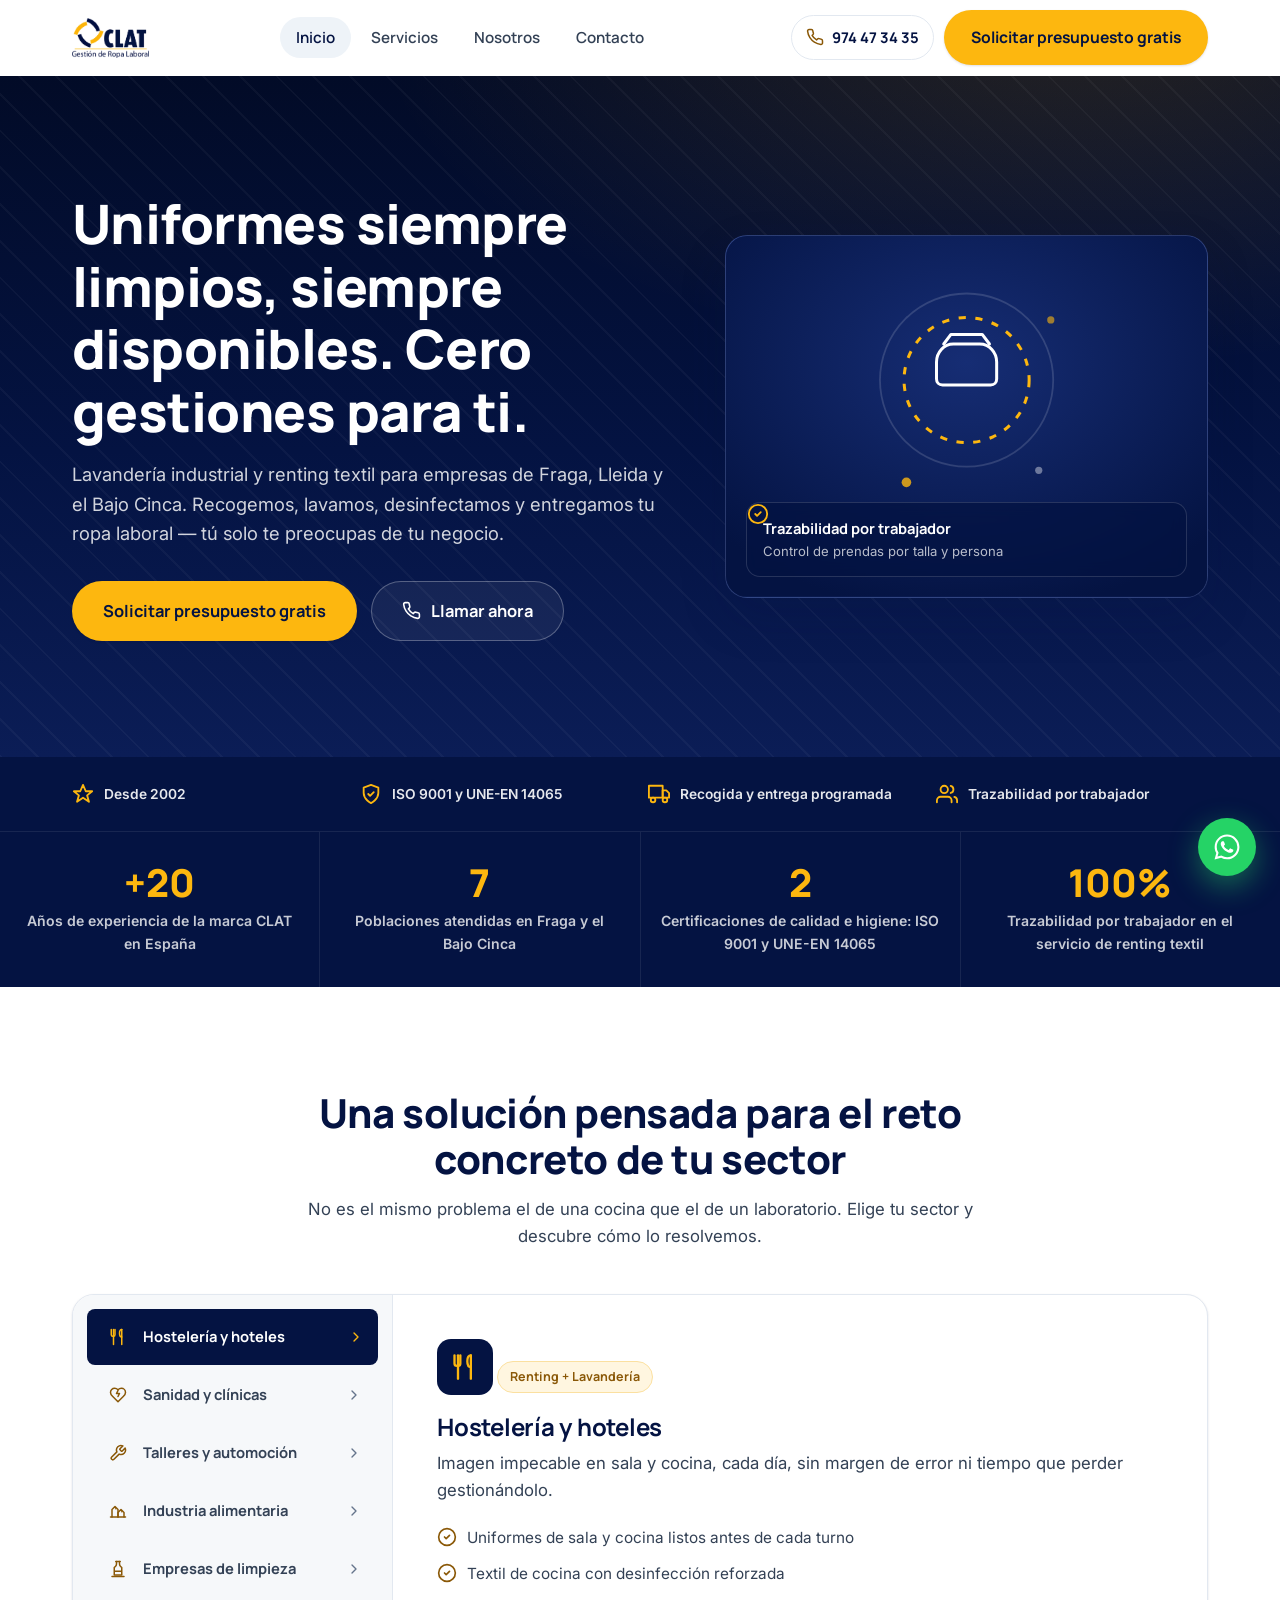
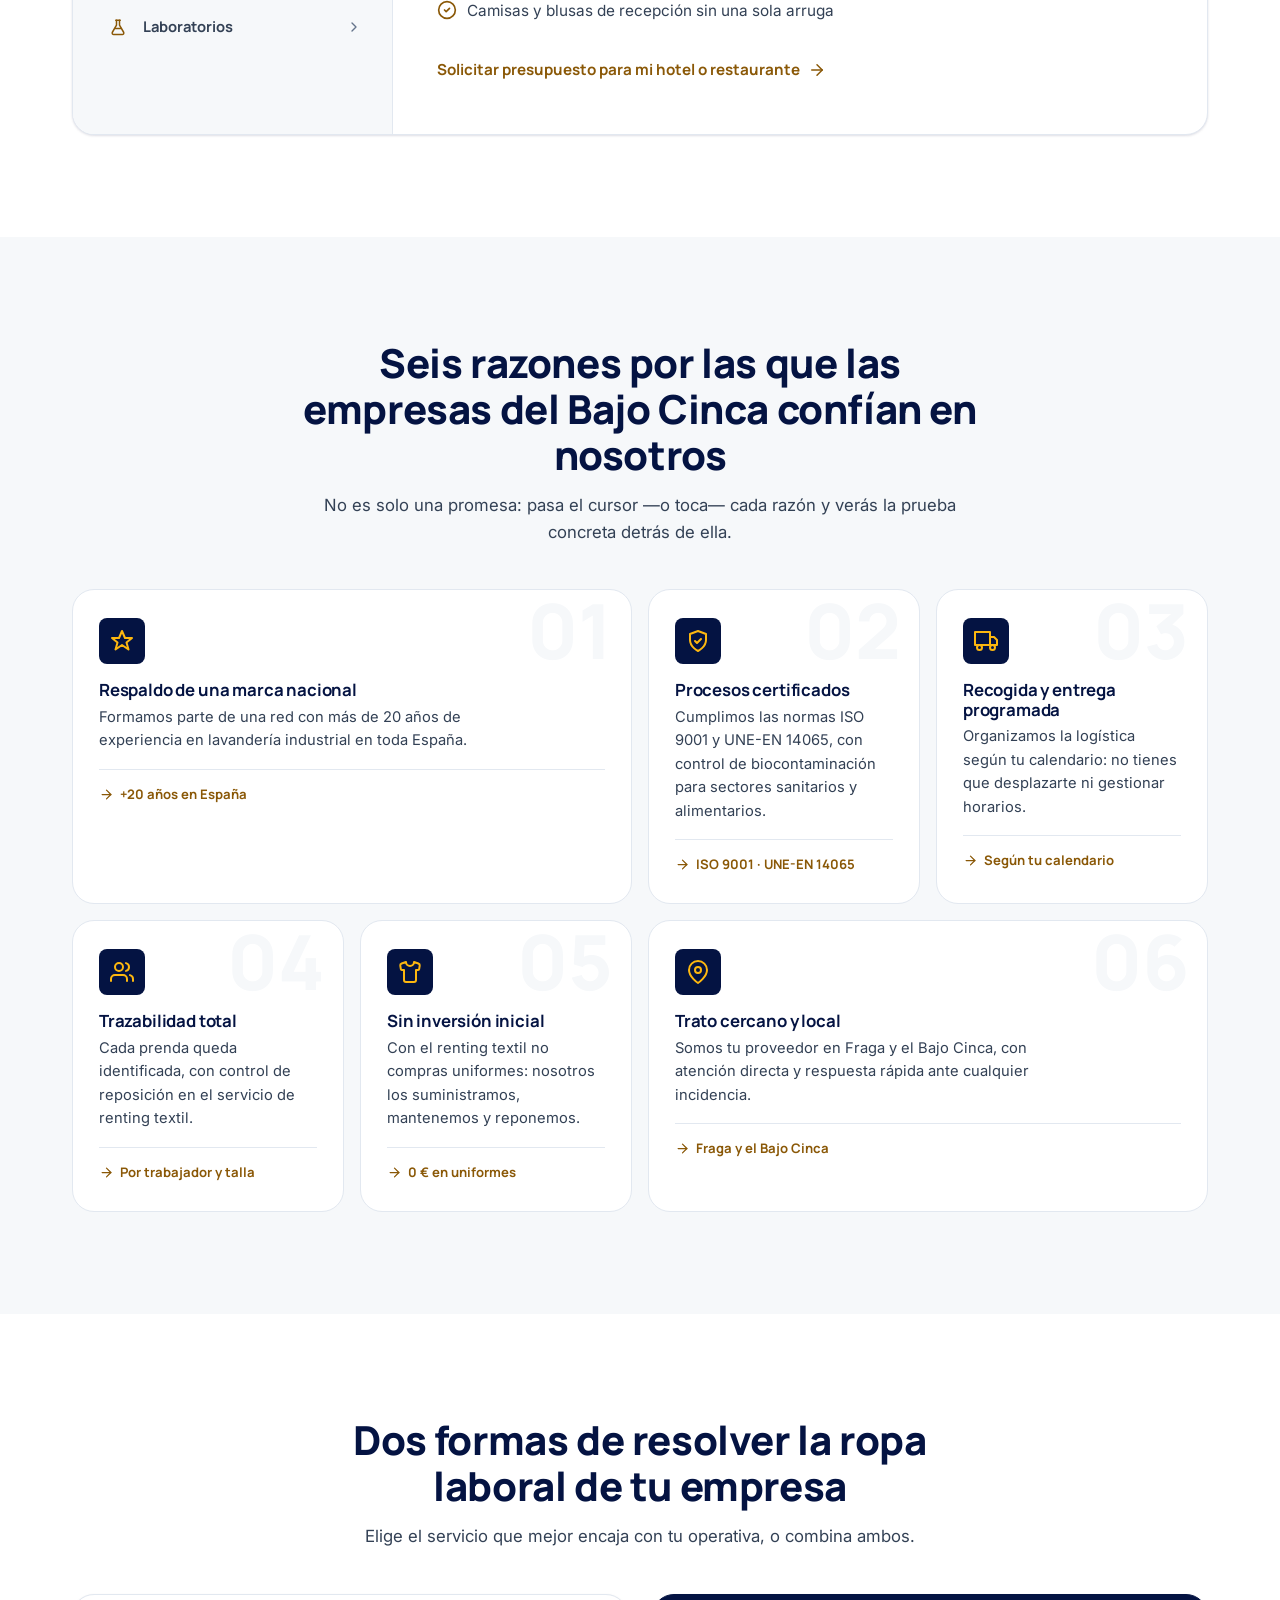
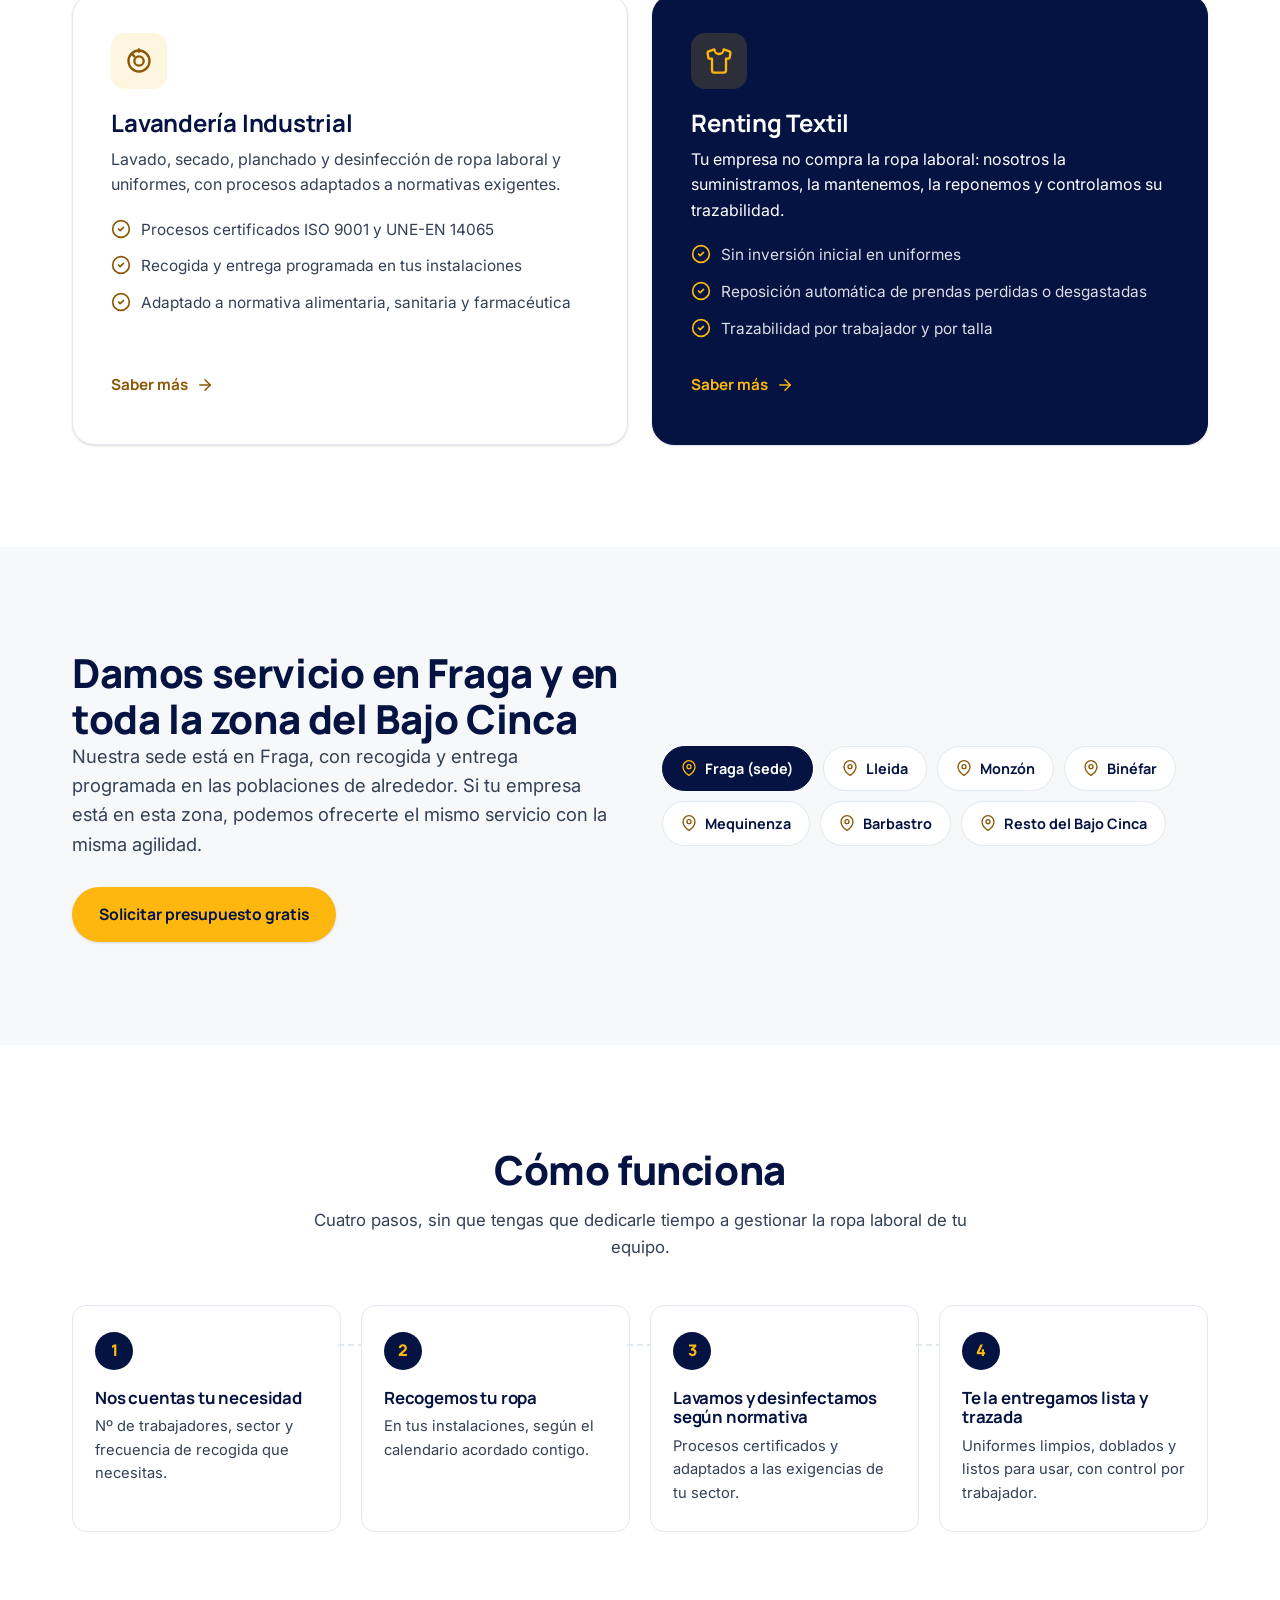
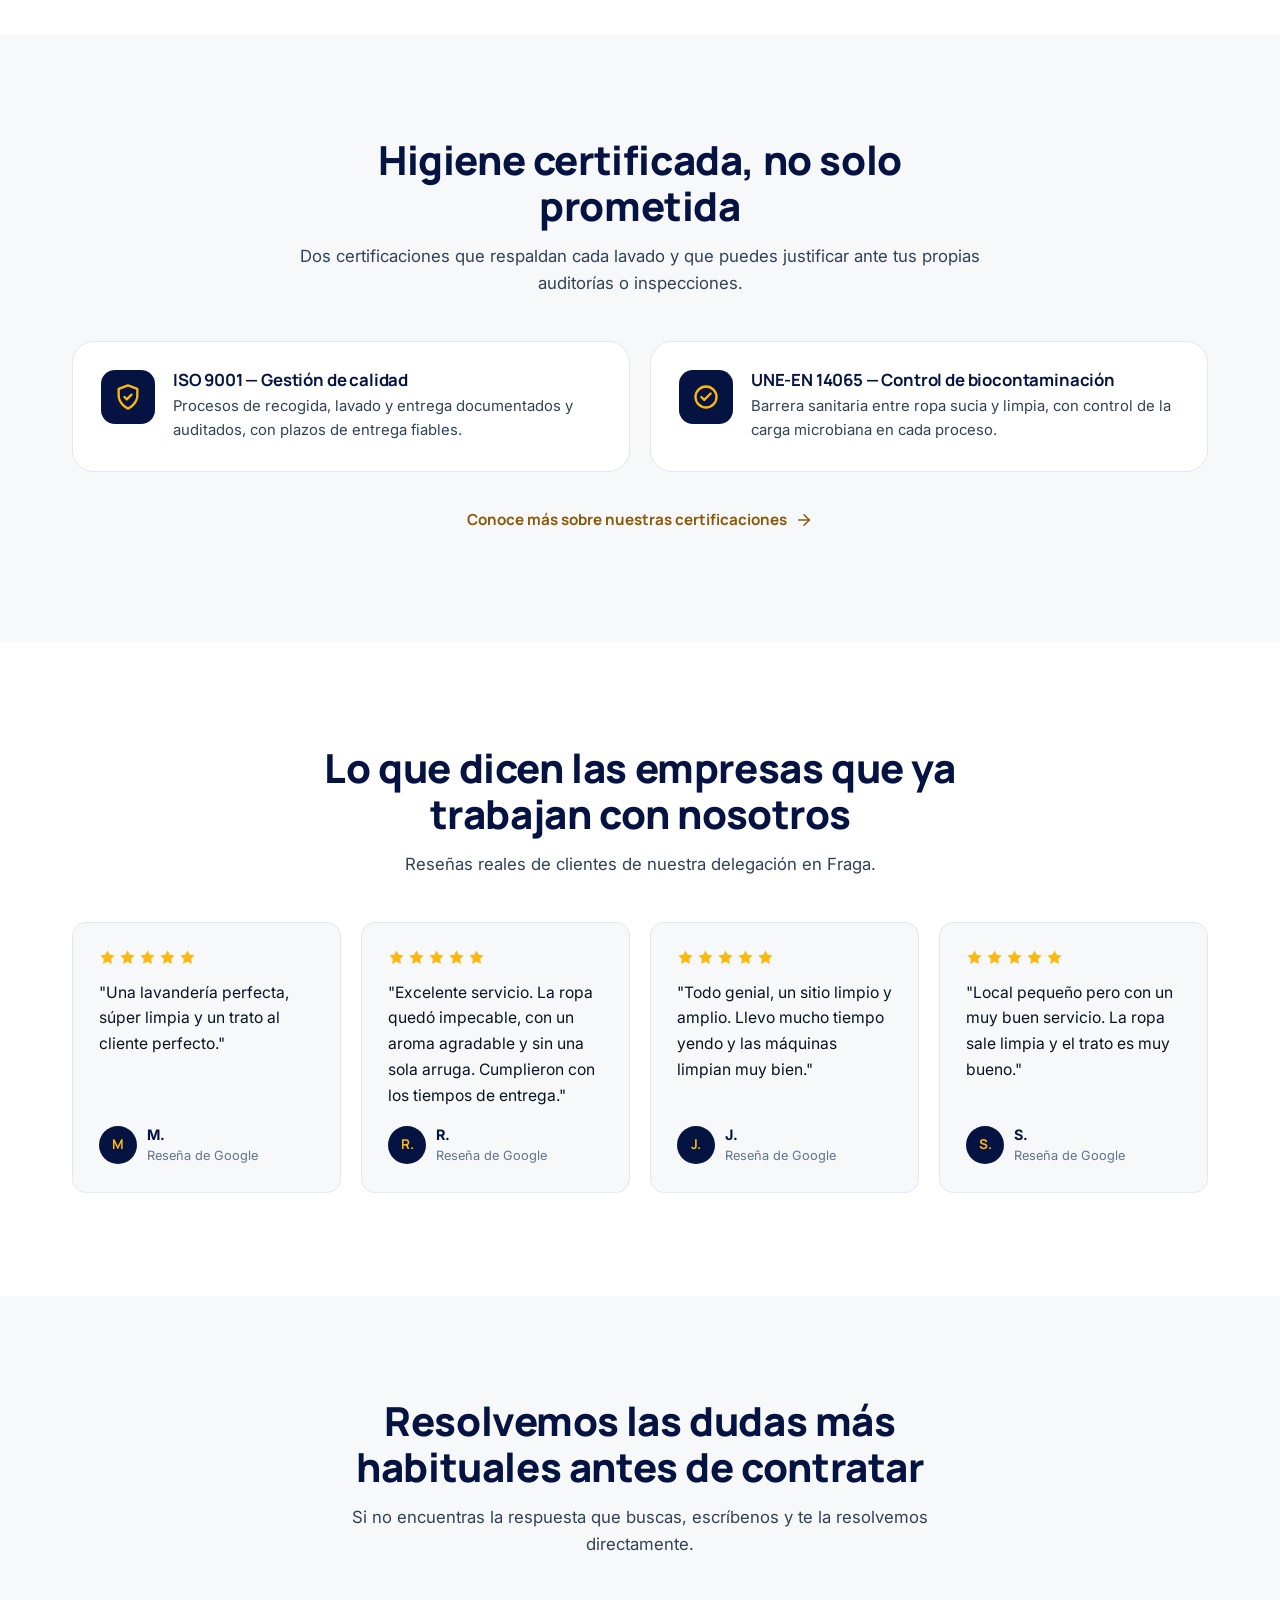
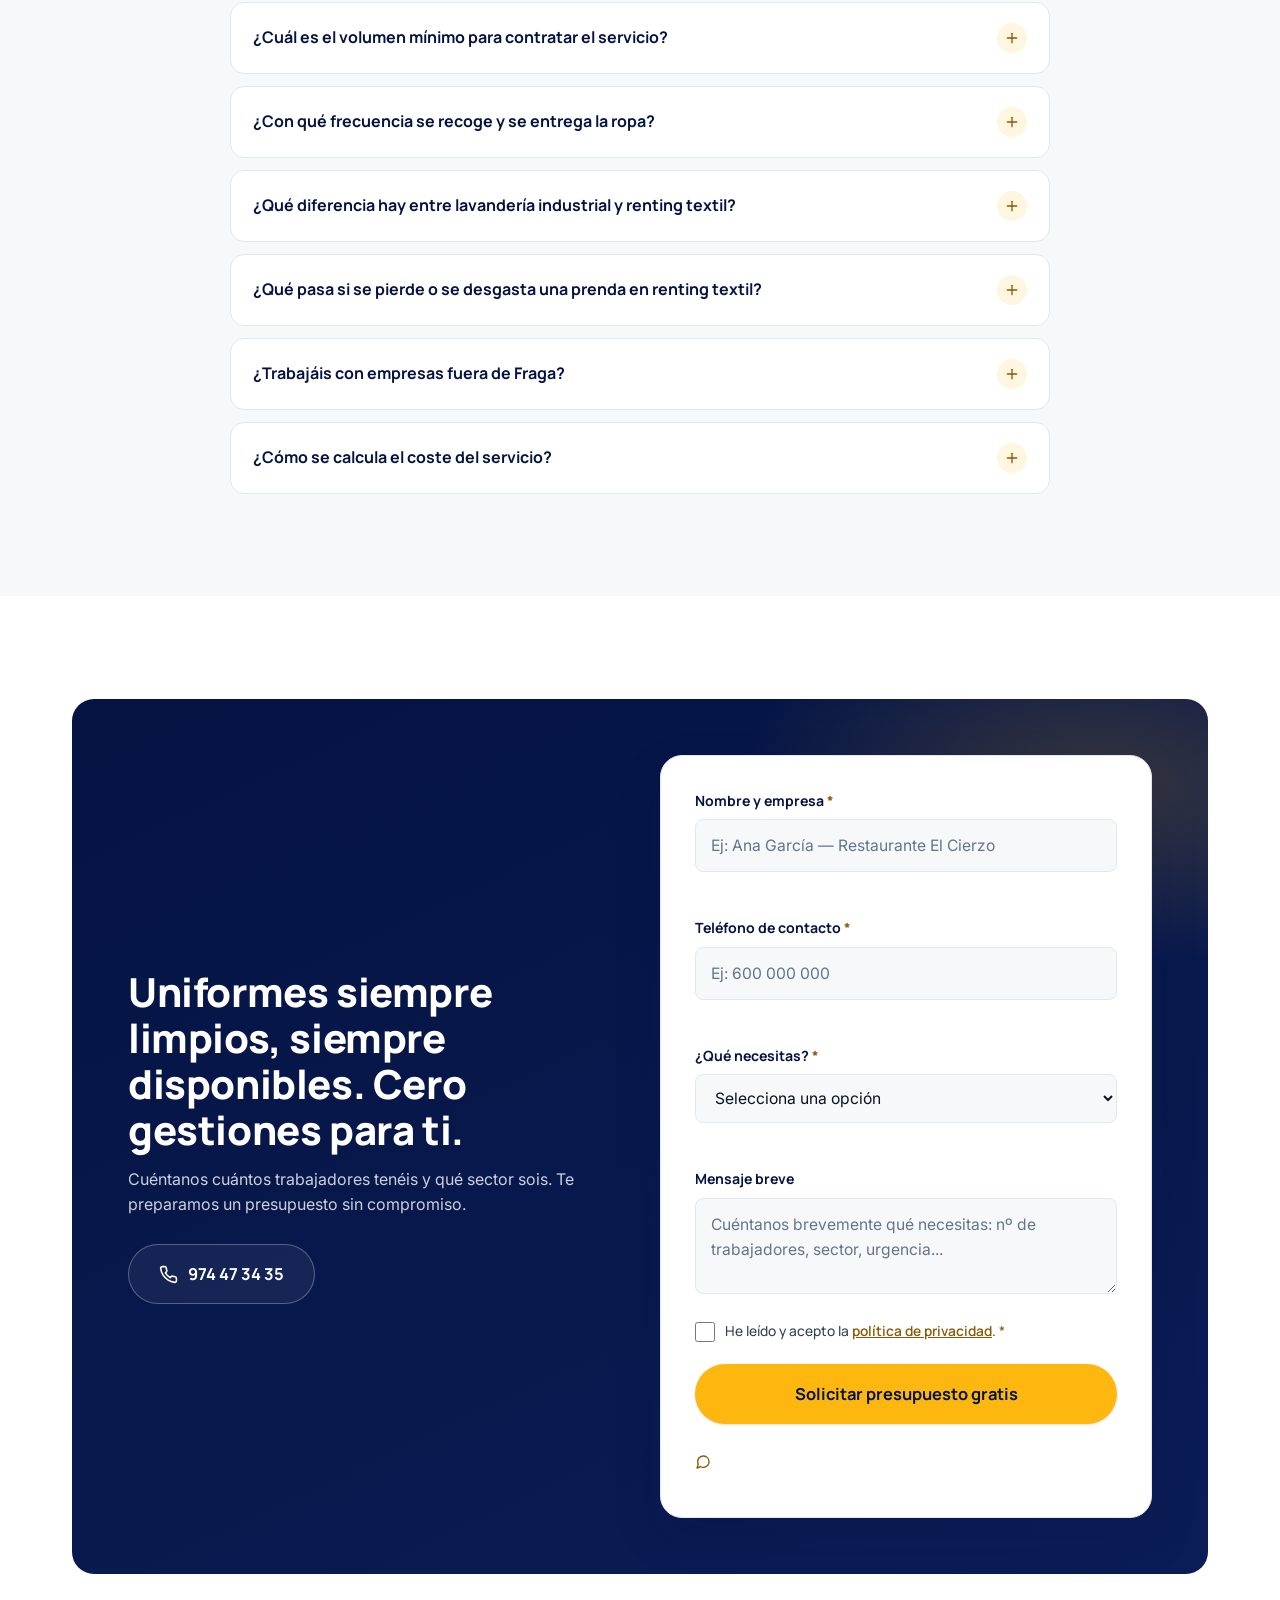
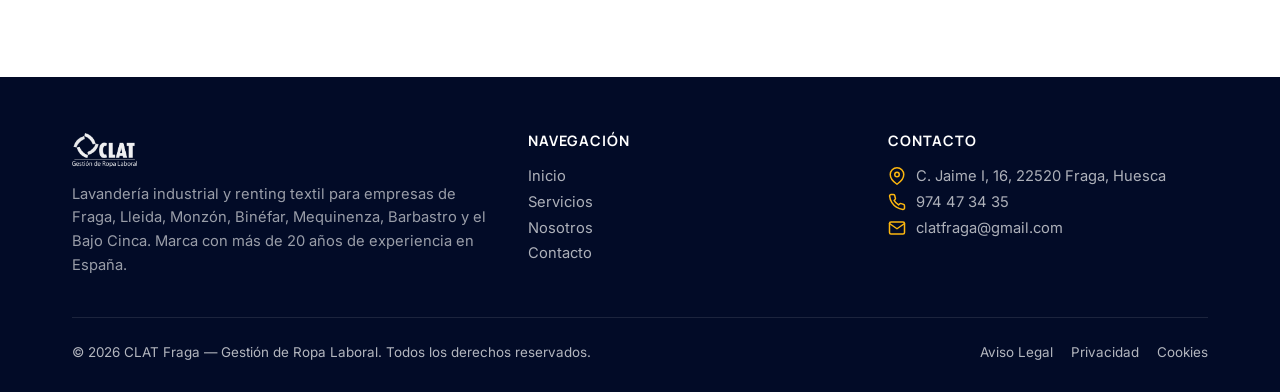
==== index.html @ 607266f4 "Sitio web de CLAT: lavandería industrial y renting textil Landing B2B de 4 páginas (Inicio, Servicio" ====
<!doctype html>
<html lang="es">
<head>
<meta charset="UTF-8">
<meta name="viewport" content="width=device-width, initial-scale=1.0">
<meta name="theme-color" content="#041342">
<title>Lavandería Industrial y Renting Textil en Fraga | CLAT</title>
<meta name="description" content="Lavandería industrial y renting textil para empresas de Fraga, Lleida, Monzón, Binéfar y el Bajo Cinca. Recogida y entrega programada, desinfección certificada ISO 9001 y UNE-EN 14065.">
<link rel="canonical" href="https://www.clatfraga.es/">
<link rel="icon" href="images/logo-clat.png" type="image/png">
<meta property="og:type" content="website">
<meta property="og:site_name" content="CLAT — Gestión de Ropa Laboral">
<meta property="og:title" content="Lavandería Industrial y Renting Textil en Fraga | CLAT">
<meta property="og:description" content="Lavandería industrial y renting textil para empresas de Fraga, Lleida, Monzón, Binéfar y el Bajo Cinca. Recogida y entrega programada, desinfección certificada ISO 9001 y UNE-EN 14065.">
<meta property="og:url" content="https://www.clatfraga.es/">
<meta property="og:image" content="https://www.clatfraga.es/images/logo-clat.png">
<meta property="og:locale" content="es_ES">
<meta name="twitter:card" content="summary">
<meta name="twitter:title" content="Lavandería Industrial y Renting Textil en Fraga | CLAT">
<meta name="twitter:description" content="Lavandería industrial y renting textil para empresas de Fraga, Lleida, Monzón, Binéfar y el Bajo Cinca. Recogida y entrega programada, desinfección certificada ISO 9001 y UNE-EN 14065.">
<meta name="twitter:image" content="https://www.clatfraga.es/images/logo-clat.png">
<link rel="preconnect" href="https://fonts.googleapis.com">
<link rel="preconnect" href="https://fonts.gstatic.com" crossorigin>
<link href="https://fonts.googleapis.com/css2?family=Manrope:wght@600;700;800&amp;family=Inter:wght@400;500;600;700&amp;display=swap" rel="stylesheet">
<link rel="stylesheet" href="css/styles.css">
<noscript><style>.reveal{opacity:1!important;transform:none!important}</style></noscript>
<script type="application/ld+json">
{
  "@context": "https://schema.org",
  "@type": "DryCleaningOrLaundry",
  "name": "CLAT Fraga — Gestión de Ropa Laboral",
  "image": "https://www.clatfraga.es/images/logo-clat.png",
  "url": "https://www.clatfraga.es/",
  "telephone": "+34974473435",
  "address": {
    "@type": "PostalAddress",
    "streetAddress": "C. Jaime I, 16",
    "addressLocality": "Fraga",
    "postalCode": "22520",
    "addressRegion": "Huesca",
    "addressCountry": "ES"
  },
  "areaServed": ["Fraga", "Lleida", "Monzón", "Binéfar", "Mequinenza", "Barbastro", "Bajo Cinca"],
  "makesOffer": [
    { "@type": "Offer", "itemOffered": { "@type": "Service", "name": "Lavandería industrial de ropa laboral" } },
    { "@type": "Offer", "itemOffered": { "@type": "Service", "name": "Renting textil de uniformes" } }
  ]
}
</script>
<script type="application/ld+json">
{
  "@context": "https://schema.org",
  "@type": "FAQPage",
  "mainEntity": [
    {
      "@type": "Question",
      "name": "¿Cuál es el volumen mínimo para contratar el servicio?",
      "acceptedAnswer": { "@type": "Answer", "text": "Trabajamos con empresas de cualquier tamaño, desde equipos pequeños hasta plantillas numerosas. Cuéntanos cuántos trabajadores tenéis y adaptamos la propuesta a tu volumen." }
    },
    {
      "@type": "Question",
      "name": "¿Con qué frecuencia se recoge y se entrega la ropa?",
      "acceptedAnswer": { "@type": "Answer", "text": "La frecuencia se acuerda contigo según tu volumen y necesidad: puede ser semanal o con otra periodicidad que encaje mejor con tu operativa diaria." }
    },
    {
      "@type": "Question",
      "name": "¿Qué diferencia hay entre lavandería industrial y renting textil?",
      "acceptedAnswer": { "@type": "Answer", "text": "En la lavandería industrial lavamos y desinfectamos la ropa que ya tiene tu empresa. En el renting textil, además, te suministramos los uniformes: no los compras, nosotros los mantenemos y reponemos." }
    },
    {
      "@type": "Question",
      "name": "¿Qué pasa si se pierde o se desgasta una prenda en renting textil?",
      "acceptedAnswer": { "@type": "Answer", "text": "La reposición está incluida en el servicio de renting textil: sustituimos la prenda sin coste adicional ni gestión por tu parte." }
    },
    {
      "@type": "Question",
      "name": "¿Trabajáis con empresas fuera de Fraga?",
      "acceptedAnswer": { "@type": "Answer", "text": "Sí, damos servicio a empresas de Lleida, Monzón, Binéfar, Mequinenza, Barbastro y el resto del Bajo Cinca, con la misma recogida y entrega programada." }
    },
    {
      "@type": "Question",
      "name": "¿Cómo se calcula el coste del servicio?",
      "acceptedAnswer": { "@type": "Answer", "text": "El coste se ajusta al volumen y al tipo de servicio contratado. Te lo detallamos en un presupuesto sin compromiso adaptado a tu empresa." }
    }
  ]
}
</script>
</head>
<body>

<!-- ============================= HEADER ============================= -->
<header class="site-header">
  <div class="container">
    <a href="index.html" class="brand" aria-label="CLAT — Inicio">
      <img src="images/logo-clat.png" alt="CLAT — Gestión de Ropa Laboral">
    </a>

    <nav class="main-nav" aria-label="Navegación principal">
      <ul>
        <li><a href="index.html" class="is-active">Inicio</a></li>
        <li><a href="servicios.html">Servicios</a></li>
        <li><a href="nosotros.html">Nosotros</a></li>
        <li><a href="contacto.html">Contacto</a></li>
      </ul>
    </nav>

    <div class="header-actions">
      <a href="tel:974473435" class="header-tel">
        <svg viewBox="0 0 24 24" fill="none" stroke="currentColor" stroke-width="2" stroke-linecap="round" stroke-linejoin="round"><path d="M22 16.92v3a2 2 0 0 1-2.18 2 19.79 19.79 0 0 1-8.63-3.07 19.5 19.5 0 0 1-6-6 19.79 19.79 0 0 1-3.07-8.67A2 2 0 0 1 4.11 2h3a2 2 0 0 1 2 1.72c.127.96.362 1.903.7 2.81a2 2 0 0 1-.45 2.11L8.09 9.91a16 16 0 0 0 6 6l1.27-1.27a2 2 0 0 1 2.11-.45c.907.338 1.85.573 2.81.7A2 2 0 0 1 22 16.92z"/></svg>
        974 47 34 35
      </a>
      <a href="contacto.html" class="btn btn-primary">Solicitar presupuesto gratis</a>
    </div>

    <button class="menu-toggle" aria-label="Abrir menú" aria-expanded="false">
      <svg class="icon-open" viewBox="0 0 24 24" fill="none" stroke="currentColor" stroke-width="2" stroke-linecap="round" stroke-linejoin="round"><line x1="4" y1="7" x2="20" y2="7"/><line x1="4" y1="12" x2="20" y2="12"/><line x1="4" y1="17" x2="20" y2="17"/></svg>
      <svg class="icon-close" viewBox="0 0 24 24" fill="none" stroke="currentColor" stroke-width="2" stroke-linecap="round" stroke-linejoin="round" style="display:none"><line x1="18" y1="6" x2="6" y2="18"/><line x1="6" y1="6" x2="18" y2="18"/></svg>
    </button>
  </div>
</header>

<div class="mobile-menu" id="mobileMenu">
  <a href="tel:974473435" class="header-tel">
    <svg viewBox="0 0 24 24" fill="none" stroke="currentColor" stroke-width="2" stroke-linecap="round" stroke-linejoin="round"><path d="M22 16.92v3a2 2 0 0 1-2.18 2 19.79 19.79 0 0 1-8.63-3.07 19.5 19.5 0 0 1-6-6 19.79 19.79 0 0 1-3.07-8.67A2 2 0 0 1 4.11 2h3a2 2 0 0 1 2 1.72c.127.96.362 1.903.7 2.81a2 2 0 0 1-.45 2.11L8.09 9.91a16 16 0 0 0 6 6l1.27-1.27a2 2 0 0 1 2.11-.45c.907.338 1.85.573 2.81.7A2 2 0 0 1 22 16.92z"/></svg>
    Llamar: 974 47 34 35
  </a>
  <ul>
    <li><a href="index.html" class="is-active">Inicio</a></li>
    <li><a href="servicios.html">Servicios</a></li>
    <li><a href="nosotros.html">Nosotros</a></li>
    <li><a href="contacto.html">Contacto</a></li>
  </ul>
  <a href="contacto.html" class="btn btn-primary btn-block">Solicitar presupuesto gratis</a>
</div>

<main>

<!-- ============================= HERO ============================= -->
<section class="hero">
  <div class="container">
    <div class="hero-grid">
      <div>
        <h1>Uniformes siempre limpios, siempre disponibles. Cero gestiones para ti.</h1>
        <p class="text-lede">Lavandería industrial y renting textil para empresas de Fraga, Lleida y el Bajo Cinca. Recogemos, lavamos, desinfectamos y entregamos tu ropa laboral — tú solo te preocupas de tu negocio.</p>
        <div class="cta-row">
          <a href="contacto.html" class="btn btn-primary btn-lg">Solicitar presupuesto gratis</a>
          <a href="tel:974473435" class="btn btn-on-dark btn-lg">
            <svg viewBox="0 0 24 24" fill="none" stroke="currentColor" stroke-width="2" stroke-linecap="round" stroke-linejoin="round"><path d="M22 16.92v3a2 2 0 0 1-2.18 2 19.79 19.79 0 0 1-8.63-3.07 19.5 19.5 0 0 1-6-6 19.79 19.79 0 0 1-3.07-8.67A2 2 0 0 1 4.11 2h3a2 2 0 0 1 2 1.72c.127.96.362 1.903.7 2.81a2 2 0 0 1-.45 2.11L8.09 9.91a16 16 0 0 0 6 6l1.27-1.27a2 2 0 0 1 2.11-.45c.907.338 1.85.573 2.81.7A2 2 0 0 1 22 16.92z"/></svg>
            Llamar ahora
          </a>
        </div>
      </div>

      <div class="hero-visual" aria-hidden="true">
        <svg viewBox="0 0 400 300" preserveAspectRatio="xMidYMid slice">
          <defs>
            <radialGradient id="g1" cx="50%" cy="35%" r="70%">
              <stop offset="0%" stop-color="#162D74"/>
              <stop offset="100%" stop-color="#041342"/>
            </radialGradient>
          </defs>
          <rect width="400" height="300" fill="url(#g1)"/>
          <circle cx="200" cy="120" r="72" fill="none" stroke="rgba(255,255,255,0.14)" stroke-width="1.5"/>
          <circle cx="200" cy="120" r="52" fill="none" stroke="#FDB70F" stroke-width="2.5" stroke-dasharray="6 8"/>
          <path d="M175 105c0-8 6-15 14-15h22c8 0 14 7 14 15v14c0 3-2 5-5 5H180c-3 0-5-2-5-5z" fill="none" stroke="#fff" stroke-width="2.5" stroke-linejoin="round"/>
          <path d="M181 90l6-8h26l6 8" fill="none" stroke="#fff" stroke-width="2.5" stroke-linecap="round" stroke-linejoin="round"/>
          <circle cx="150" cy="205" r="4" fill="#FDB70F" opacity="0.8"/>
          <circle cx="260" cy="195" r="3" fill="#fff" opacity="0.4"/>
          <circle cx="270" cy="70" r="3" fill="#FDB70F" opacity="0.6"/>
        </svg>
        <div class="hero-badge">
          <svg viewBox="0 0 24 24" fill="none" stroke="currentColor" stroke-width="2" stroke-linecap="round" stroke-linejoin="round"><path d="M9 12l2 2 4-4"/><circle cx="12" cy="12" r="10"/></svg>
          <div>
            <strong>Trazabilidad por trabajador</strong>
            <span>Control de prendas por talla y persona</span>
          </div>
        </div>
      </div>
    </div>
  </div>
</section>

<!-- ============================= TRUST BAR ============================= -->
<section class="trust-bar">
  <div class="container">
    <ul>
      <li>
        <svg viewBox="0 0 24 24" fill="none" stroke="currentColor" stroke-width="2" stroke-linecap="round" stroke-linejoin="round"><path d="M12 2l3 7h7l-5.5 4.5 2 7L12 16l-6.5 4.5 2-7L2 9h7z"/></svg>
        Desde 2002
      </li>
      <li>
        <svg viewBox="0 0 24 24" fill="none" stroke="currentColor" stroke-width="2" stroke-linecap="round" stroke-linejoin="round"><path d="M12 22s8-4 8-11V5l-8-3-8 3v6c0 7 8 11 8 11z"/><path d="M9 12l2 2 4-4"/></svg>
        ISO 9001 y UNE-EN 14065
      </li>
      <li>
        <svg viewBox="0 0 24 24" fill="none" stroke="currentColor" stroke-width="2" stroke-linecap="round" stroke-linejoin="round"><rect x="1" y="3" width="15" height="13"/><path d="M16 8h4l3 3v5h-7V8z"/><circle cx="5.5" cy="18.5" r="2.5"/><circle cx="18.5" cy="18.5" r="2.5"/></svg>
        Recogida y entrega programada
      </li>
      <li>
        <svg viewBox="0 0 24 24" fill="none" stroke="currentColor" stroke-width="2" stroke-linecap="round" stroke-linejoin="round"><path d="M17 21v-2a4 4 0 0 0-4-4H5a4 4 0 0 0-4 4v2"/><circle cx="9" cy="7" r="4"/><path d="M23 21v-2a4 4 0 0 0-3-3.87"/><path d="M16 3.13a4 4 0 0 1 0 7.75"/></svg>
        Trazabilidad por trabajador
      </li>
    </ul>
  </div>
</section>

<!-- ============================= CIFRAS ============================= -->
<section class="stats-band">
  <div class="stats-grid">
    <div class="stat-tile reveal">
      <div class="stat-number" data-count="20" data-prefix="+">0</div>
      <div class="stat-label">Años de experiencia de la marca CLAT en España</div>
    </div>
    <div class="stat-tile reveal">
      <div class="stat-number" data-count="7">0</div>
      <div class="stat-label">Poblaciones atendidas en Fraga y el Bajo Cinca</div>
    </div>
    <div class="stat-tile reveal">
      <div class="stat-number" data-count="2">0</div>
      <div class="stat-label">Certificaciones de calidad e higiene: ISO 9001 y UNE-EN 14065</div>
    </div>
    <div class="stat-tile reveal">
      <div class="stat-number" data-count="100" data-suffix="%">0</div>
      <div class="stat-label">Trazabilidad por trabajador en el servicio de renting textil</div>
    </div>
  </div>
</section>

<!-- ============================= SECTORES ============================= -->
<section class="section-pad" id="sectores">
  <div class="container">
    <div class="section-head center reveal">
      <h2>Una solución pensada para el reto concreto de tu sector</h2>
      <p>No es el mismo problema el de una cocina que el de un laboratorio. Elige tu sector y descubre cómo lo resolvemos.</p>
    </div>

    <div class="sector-explorer reveal" data-sector-explorer>
      <div class="sector-tabs" role="tablist" aria-label="Sectores atendidos" data-sector-tabs>
        <span class="sector-tab-indicator" aria-hidden="true" data-sector-indicator></span>

        <button class="sector-tab is-active" role="tab" aria-selected="true" aria-controls="panel-hosteleria" id="tab-hosteleria" data-sector-tab="hosteleria">
          <span class="sector-tab-icon"><svg viewBox="0 0 24 24" fill="none" stroke="currentColor" stroke-width="2" stroke-linecap="round" stroke-linejoin="round"><path d="M3 2v7c0 1.1.9 2 2 2h1a2 2 0 0 0 2-2V2"/><path d="M6 2v20"/><path d="M17 2v20"/><path d="M17 2c-2.5 0-3 3-3 5s.5 5 3 5"/></svg></span>
          <span class="sector-tab-label">Hostelería y hoteles</span>
          <svg class="sector-tab-arrow" viewBox="0 0 24 24" fill="none" stroke="currentColor" stroke-width="2" stroke-linecap="round" stroke-linejoin="round"><polyline points="9 18 15 12 9 6"/></svg>
        </button>

        <button class="sector-tab" role="tab" aria-selected="false" aria-controls="panel-sanidad" id="tab-sanidad" data-sector-tab="sanidad" tabindex="-1">
          <span class="sector-tab-icon"><svg viewBox="0 0 24 24" fill="none" stroke="currentColor" stroke-width="2" stroke-linecap="round" stroke-linejoin="round"><path d="M19 14c1.49-1.46 3-3.21 3-5.5A5.5 5.5 0 0 0 16.5 3c-1.76 0-3 .5-4.5 2-1.5-1.5-2.74-2-4.5-2A5.5 5.5 0 0 0 2 8.5c0 2.29 1.51 4.04 3 5.5l7 7z"/><path d="M12 6l-2 4h4l-2 4"/></svg></span>
          <span class="sector-tab-label">Sanidad y clínicas</span>
          <svg class="sector-tab-arrow" viewBox="0 0 24 24" fill="none" stroke="currentColor" stroke-width="2" stroke-linecap="round" stroke-linejoin="round"><polyline points="9 18 15 12 9 6"/></svg>
        </button>

        <button class="sector-tab" role="tab" aria-selected="false" aria-controls="panel-talleres" id="tab-talleres" data-sector-tab="talleres" tabindex="-1">
          <span class="sector-tab-icon"><svg viewBox="0 0 24 24" fill="none" stroke="currentColor" stroke-width="2" stroke-linecap="round" stroke-linejoin="round"><path d="M14.7 6.3a1 1 0 0 0 0 1.4l1.6 1.6a1 1 0 0 0 1.4 0l3.77-3.77a6 6 0 0 1-7.94 7.94l-6.91 6.91a2.12 2.12 0 0 1-3-3l6.91-6.91a6 6 0 0 1 7.94-7.94l-3.76 3.76z"/></svg></span>
          <span class="sector-tab-label">Talleres y automoción</span>
          <svg class="sector-tab-arrow" viewBox="0 0 24 24" fill="none" stroke="currentColor" stroke-width="2" stroke-linecap="round" stroke-linejoin="round"><polyline points="9 18 15 12 9 6"/></svg>
        </button>

        <button class="sector-tab" role="tab" aria-selected="false" aria-controls="panel-alimentaria" id="tab-alimentaria" data-sector-tab="alimentaria" tabindex="-1">
          <span class="sector-tab-icon"><svg viewBox="0 0 24 24" fill="none" stroke="currentColor" stroke-width="2" stroke-linecap="round" stroke-linejoin="round"><path d="M2 20h20"/><path d="M4 20V10l4-4 4 4v10"/><path d="M12 20v-6l4-4 4 4v6"/><path d="M9 9h.01"/><path d="M17 13h.01"/></svg></span>
          <span class="sector-tab-label">Industria alimentaria</span>
          <svg class="sector-tab-arrow" viewBox="0 0 24 24" fill="none" stroke="currentColor" stroke-width="2" stroke-linecap="round" stroke-linejoin="round"><polyline points="9 18 15 12 9 6"/></svg>
        </button>

        <button class="sector-tab" role="tab" aria-selected="false" aria-controls="panel-limpieza" id="tab-limpieza" data-sector-tab="limpieza" tabindex="-1">
          <span class="sector-tab-icon"><svg viewBox="0 0 24 24" fill="none" stroke="currentColor" stroke-width="2" stroke-linecap="round" stroke-linejoin="round"><path d="M4 22h16"/><path d="M10 2v3.4a4 4 0 0 1-1.17 2.83L7 10v10h10V10l-1.83-1.77A4 4 0 0 1 14 5.4V2"/><path d="M9 2h6"/><path d="M8 15h8"/></svg></span>
          <span class="sector-tab-label">Empresas de limpieza</span>
          <svg class="sector-tab-arrow" viewBox="0 0 24 24" fill="none" stroke="currentColor" stroke-width="2" stroke-linecap="round" stroke-linejoin="round"><polyline points="9 18 15 12 9 6"/></svg>
        </button>

        <button class="sector-tab" role="tab" aria-selected="false" aria-controls="panel-laboratorios" id="tab-laboratorios" data-sector-tab="laboratorios" tabindex="-1">
          <span class="sector-tab-icon"><svg viewBox="0 0 24 24" fill="none" stroke="currentColor" stroke-width="2" stroke-linecap="round" stroke-linejoin="round"><path d="M9 3h6"/><path d="M10 3v6.5L4.5 19a2 2 0 0 0 1.8 3h11.4a2 2 0 0 0 1.8-3L14 9.5V3"/><path d="M8.5 14h7"/></svg></span>
          <span class="sector-tab-label">Laboratorios</span>
          <svg class="sector-tab-arrow" viewBox="0 0 24 24" fill="none" stroke="currentColor" stroke-width="2" stroke-linecap="round" stroke-linejoin="round"><polyline points="9 18 15 12 9 6"/></svg>
        </button>
      </div>

      <div class="sector-panels">
        <div class="sector-panel-item is-active" id="panel-hosteleria" role="tabpanel" aria-labelledby="tab-hosteleria" tabindex="0">
          <div class="sector-panel-icon"><svg viewBox="0 0 24 24" fill="none" stroke="currentColor" stroke-width="2" stroke-linecap="round" stroke-linejoin="round"><path d="M3 2v7c0 1.1.9 2 2 2h1a2 2 0 0 0 2-2V2"/><path d="M6 2v20"/><path d="M17 2v20"/><path d="M17 2c-2.5 0-3 3-3 5s.5 5 3 5"/></svg></div>
          <span class="badge">Renting + Lavandería</span>
          <h3>Hostelería y hoteles</h3>
          <p class="text-lede">Imagen impecable en sala y cocina, cada día, sin margen de error ni tiempo que perder gestionándolo.</p>
          <ul class="check-list">
            <li><svg viewBox="0 0 24 24" fill="none" stroke="currentColor" stroke-width="2" stroke-linecap="round" stroke-linejoin="round"><path d="M9 12l2 2 4-4"/><circle cx="12" cy="12" r="10"/></svg>Uniformes de sala y cocina listos antes de cada turno</li>
            <li><svg viewBox="0 0 24 24" fill="none" stroke="currentColor" stroke-width="2" stroke-linecap="round" stroke-linejoin="round"><path d="M9 12l2 2 4-4"/><circle cx="12" cy="12" r="10"/></svg>Textil de cocina con desinfección reforzada</li>
            <li><svg viewBox="0 0 24 24" fill="none" stroke="currentColor" stroke-width="2" stroke-linecap="round" stroke-linejoin="round"><path d="M9 12l2 2 4-4"/><circle cx="12" cy="12" r="10"/></svg>Camisas y blusas de recepción sin una sola arruga</li>
          </ul>
          <a href="contacto.html" class="service-link">Solicitar presupuesto para mi hotel o restaurante<svg viewBox="0 0 24 24" fill="none" stroke="currentColor" stroke-width="2" stroke-linecap="round" stroke-linejoin="round"><line x1="5" y1="12" x2="19" y2="12"/><polyline points="12 5 19 12 12 19"/></svg></a>
        </div>

        <div class="sector-panel-item" id="panel-sanidad" role="tabpanel" aria-labelledby="tab-sanidad" tabindex="0">
          <div class="sector-panel-icon"><svg viewBox="0 0 24 24" fill="none" stroke="currentColor" stroke-width="2" stroke-linecap="round" stroke-linejoin="round"><path d="M19 14c1.49-1.46 3-3.21 3-5.5A5.5 5.5 0 0 0 16.5 3c-1.76 0-3 .5-4.5 2-1.5-1.5-2.74-2-4.5-2A5.5 5.5 0 0 0 2 8.5c0 2.29 1.51 4.04 3 5.5l7 7z"/><path d="M12 6l-2 4h4l-2 4"/></svg></div>
          <span class="badge">Renting textil</span>
          <h3>Sanidad y clínicas</h3>
          <p class="text-lede">Cumplir con la normativa sanitaria sin que la gestión de uniformes recaiga en tu personal clínico.</p>
          <ul class="check-list">
            <li><svg viewBox="0 0 24 24" fill="none" stroke="currentColor" stroke-width="2" stroke-linecap="round" stroke-linejoin="round"><path d="M9 12l2 2 4-4"/><circle cx="12" cy="12" r="10"/></svg>Batas y pijamas con control de biocontaminación UNE-EN 14065</li>
            <li><svg viewBox="0 0 24 24" fill="none" stroke="currentColor" stroke-width="2" stroke-linecap="round" stroke-linejoin="round"><path d="M9 12l2 2 4-4"/><circle cx="12" cy="12" r="10"/></svg>Circuito diferenciado de ropa limpia y sucia</li>
            <li><svg viewBox="0 0 24 24" fill="none" stroke="currentColor" stroke-width="2" stroke-linecap="round" stroke-linejoin="round"><path d="M9 12l2 2 4-4"/><circle cx="12" cy="12" r="10"/></svg>Trazabilidad por profesional para control de stock</li>
          </ul>
          <a href="contacto.html" class="service-link">Solicitar presupuesto para mi clínica<svg viewBox="0 0 24 24" fill="none" stroke="currentColor" stroke-width="2" stroke-linecap="round" stroke-linejoin="round"><line x1="5" y1="12" x2="19" y2="12"/><polyline points="12 5 19 12 12 19"/></svg></a>
        </div>

        <div class="sector-panel-item" id="panel-talleres" role="tabpanel" aria-labelledby="tab-talleres" tabindex="0">
          <div class="sector-panel-icon"><svg viewBox="0 0 24 24" fill="none" stroke="currentColor" stroke-width="2" stroke-linecap="round" stroke-linejoin="round"><path d="M14.7 6.3a1 1 0 0 0 0 1.4l1.6 1.6a1 1 0 0 0 1.4 0l3.77-3.77a6 6 0 0 1-7.94 7.94l-6.91 6.91a2.12 2.12 0 0 1-3-3l6.91-6.91a6 6 0 0 1 7.94-7.94l-3.76 3.76z"/></svg></div>
          <span class="badge">Renting textil</span>
          <h3>Talleres y automoción</h3>
          <p class="text-lede">Ropa de trabajo que aguanta grasa y uso intensivo sin perder el aspecto profesional ante el cliente.</p>
          <ul class="check-list">
            <li><svg viewBox="0 0 24 24" fill="none" stroke="currentColor" stroke-width="2" stroke-linecap="round" stroke-linejoin="round"><path d="M9 12l2 2 4-4"/><circle cx="12" cy="12" r="10"/></svg>Monos y buzos resistentes a manchas de aceite y grasa</li>
            <li><svg viewBox="0 0 24 24" fill="none" stroke="currentColor" stroke-width="2" stroke-linecap="round" stroke-linejoin="round"><path d="M9 12l2 2 4-4"/><circle cx="12" cy="12" r="10"/></svg>Reposición incluida, sin gestionar compras</li>
            <li><svg viewBox="0 0 24 24" fill="none" stroke="currentColor" stroke-width="2" stroke-linecap="round" stroke-linejoin="round"><path d="M9 12l2 2 4-4"/><circle cx="12" cy="12" r="10"/></svg>Imagen uniforme en todo el equipo técnico</li>
          </ul>
          <a href="contacto.html" class="service-link">Solicitar presupuesto para mi taller<svg viewBox="0 0 24 24" fill="none" stroke="currentColor" stroke-width="2" stroke-linecap="round" stroke-linejoin="round"><line x1="5" y1="12" x2="19" y2="12"/><polyline points="12 5 19 12 12 19"/></svg></a>
        </div>

        <div class="sector-panel-item" id="panel-alimentaria" role="tabpanel" aria-labelledby="tab-alimentaria" tabindex="0">
          <div class="sector-panel-icon"><svg viewBox="0 0 24 24" fill="none" stroke="currentColor" stroke-width="2" stroke-linecap="round" stroke-linejoin="round"><path d="M2 20h20"/><path d="M4 20V10l4-4 4 4v10"/><path d="M12 20v-6l4-4 4 4v6"/><path d="M9 9h.01"/><path d="M17 13h.01"/></svg></div>
          <span class="badge">Lavandería industrial</span>
          <h3>Industria alimentaria</h3>
          <p class="text-lede">Higiene certificada en cada turno, para pasar las auditorías APPCC sin sobresaltos.</p>
          <ul class="check-list">
            <li><svg viewBox="0 0 24 24" fill="none" stroke="currentColor" stroke-width="2" stroke-linecap="round" stroke-linejoin="round"><path d="M9 12l2 2 4-4"/><circle cx="12" cy="12" r="10"/></svg>Ropa blanca con desinfección validada</li>
            <li><svg viewBox="0 0 24 24" fill="none" stroke="currentColor" stroke-width="2" stroke-linecap="round" stroke-linejoin="round"><path d="M9 12l2 2 4-4"/><circle cx="12" cy="12" r="10"/></svg>Control de carga microbiana según UNE-EN 14065</li>
            <li><svg viewBox="0 0 24 24" fill="none" stroke="currentColor" stroke-width="2" stroke-linecap="round" stroke-linejoin="round"><path d="M9 12l2 2 4-4"/><circle cx="12" cy="12" r="10"/></svg>Recogida y entrega ajustada a tus turnos de producción</li>
          </ul>
          <a href="contacto.html" class="service-link">Solicitar presupuesto para mi planta<svg viewBox="0 0 24 24" fill="none" stroke="currentColor" stroke-width="2" stroke-linecap="round" stroke-linejoin="round"><line x1="5" y1="12" x2="19" y2="12"/><polyline points="12 5 19 12 12 19"/></svg></a>
        </div>

        <div class="sector-panel-item" id="panel-limpieza" role="tabpanel" aria-labelledby="tab-limpieza" tabindex="0">
          <div class="sector-panel-icon"><svg viewBox="0 0 24 24" fill="none" stroke="currentColor" stroke-width="2" stroke-linecap="round" stroke-linejoin="round"><path d="M4 22h16"/><path d="M10 2v3.4a4 4 0 0 1-1.17 2.83L7 10v10h10V10l-1.83-1.77A4 4 0 0 1 14 5.4V2"/><path d="M9 2h6"/><path d="M8 15h8"/></svg></div>
          <span class="badge">Renting + Lavandería</span>
          <h3>Empresas de limpieza</h3>
          <p class="text-lede">Uniformes siempre limpios para un equipo que trabaja fuera de tus instalaciones, en las de tus clientes.</p>
          <ul class="check-list">
            <li><svg viewBox="0 0 24 24" fill="none" stroke="currentColor" stroke-width="2" stroke-linecap="round" stroke-linejoin="round"><path d="M9 12l2 2 4-4"/><circle cx="12" cy="12" r="10"/></svg>Entrega coordinada aunque el personal esté en varias sedes</li>
            <li><svg viewBox="0 0 24 24" fill="none" stroke="currentColor" stroke-width="2" stroke-linecap="round" stroke-linejoin="round"><path d="M9 12l2 2 4-4"/><circle cx="12" cy="12" r="10"/></svg>Ropa de trabajo resistente a productos químicos</li>
            <li><svg viewBox="0 0 24 24" fill="none" stroke="currentColor" stroke-width="2" stroke-linecap="round" stroke-linejoin="round"><path d="M9 12l2 2 4-4"/><circle cx="12" cy="12" r="10"/></svg>Imagen de marca cuidada ante el cliente final</li>
          </ul>
          <a href="contacto.html" class="service-link">Solicitar presupuesto para mi empresa<svg viewBox="0 0 24 24" fill="none" stroke="currentColor" stroke-width="2" stroke-linecap="round" stroke-linejoin="round"><line x1="5" y1="12" x2="19" y2="12"/><polyline points="12 5 19 12 12 19"/></svg></a>
        </div>

        <div class="sector-panel-item" id="panel-laboratorios" role="tabpanel" aria-labelledby="tab-laboratorios" tabindex="0">
          <div class="sector-panel-icon"><svg viewBox="0 0 24 24" fill="none" stroke="currentColor" stroke-width="2" stroke-linecap="round" stroke-linejoin="round"><path d="M9 3h6"/><path d="M10 3v6.5L4.5 19a2 2 0 0 0 1.8 3h11.4a2 2 0 0 0 1.8-3L14 9.5V3"/><path d="M8.5 14h7"/></svg></div>
          <span class="badge">Renting textil</span>
          <h3>Laboratorios</h3>
          <p class="text-lede">Batas y ropa técnica sin riesgo de contaminación cruzada entre turnos ni entre muestras.</p>
          <ul class="check-list">
            <li><svg viewBox="0 0 24 24" fill="none" stroke="currentColor" stroke-width="2" stroke-linecap="round" stroke-linejoin="round"><path d="M9 12l2 2 4-4"/><circle cx="12" cy="12" r="10"/></svg>Batas con barrera sanitaria certificada</li>
            <li><svg viewBox="0 0 24 24" fill="none" stroke="currentColor" stroke-width="2" stroke-linecap="round" stroke-linejoin="round"><path d="M9 12l2 2 4-4"/><circle cx="12" cy="12" r="10"/></svg>Trazabilidad individual por técnico</li>
            <li><svg viewBox="0 0 24 24" fill="none" stroke="currentColor" stroke-width="2" stroke-linecap="round" stroke-linejoin="round"><path d="M9 12l2 2 4-4"/><circle cx="12" cy="12" r="10"/></svg>Ciclos de lavado validados para material sensible</li>
          </ul>
          <a href="contacto.html" class="service-link">Solicitar presupuesto para mi laboratorio<svg viewBox="0 0 24 24" fill="none" stroke="currentColor" stroke-width="2" stroke-linecap="round" stroke-linejoin="round"><line x1="5" y1="12" x2="19" y2="12"/><polyline points="12 5 19 12 12 19"/></svg></a>
        </div>
      </div>
    </div>
  </div>
</section>

<!-- ============================= POR QUÉ CLAT ============================= -->
<section class="section-pad" style="background:var(--bg-soft)">
  <div class="container">
    <div class="section-head center reveal">
      <h2>Seis razones por las que las empresas del Bajo Cinca confían en nosotros</h2>
      <p>No es solo una promesa: pasa el cursor —o toca— cada razón y verás la prueba concreta detrás de ella.</p>
    </div>

    <div class="reasons-bento">
      <div class="reason-bento-card is-wide reveal">
        <span class="reason-number">01</span>
        <div class="reason-icon">
          <svg viewBox="0 0 24 24" fill="none" stroke="currentColor" stroke-width="2" stroke-linecap="round" stroke-linejoin="round"><path d="M12 2l3 7h7l-5.5 4.5 2 7L12 16l-6.5 4.5 2-7L2 9h7z"/></svg>
        </div>
        <h3>Respaldo de una marca nacional</h3>
        <p>Formamos parte de una red con más de 20 años de experiencia en lavandería industrial en toda España.</p>
        <span class="reason-proof">
          <svg viewBox="0 0 24 24" fill="none" stroke="currentColor" stroke-width="2" stroke-linecap="round" stroke-linejoin="round"><line x1="5" y1="12" x2="19" y2="12"/><polyline points="12 5 19 12 12 19"/></svg>
          +20 años en España
        </span>
      </div>

      <div class="reason-bento-card reveal">
        <span class="reason-number">02</span>
        <div class="reason-icon">
          <svg viewBox="0 0 24 24" fill="none" stroke="currentColor" stroke-width="2" stroke-linecap="round" stroke-linejoin="round"><path d="M12 22s8-4 8-11V5l-8-3-8 3v6c0 7 8 11 8 11z"/><path d="M9 12l2 2 4-4"/></svg>
        </div>
        <h3>Procesos certificados</h3>
        <p>Cumplimos las normas ISO 9001 y UNE-EN 14065, con control de biocontaminación para sectores sanitarios y alimentarios.</p>
        <span class="reason-proof">
          <svg viewBox="0 0 24 24" fill="none" stroke="currentColor" stroke-width="2" stroke-linecap="round" stroke-linejoin="round"><line x1="5" y1="12" x2="19" y2="12"/><polyline points="12 5 19 12 12 19"/></svg>
          ISO 9001 · UNE-EN 14065
        </span>
      </div>

      <div class="reason-bento-card reveal">
        <span class="reason-number">03</span>
        <div class="reason-icon">
          <svg viewBox="0 0 24 24" fill="none" stroke="currentColor" stroke-width="2" stroke-linecap="round" stroke-linejoin="round"><rect x="1" y="3" width="15" height="13"/><path d="M16 8h4l3 3v5h-7V8z"/><circle cx="5.5" cy="18.5" r="2.5"/><circle cx="18.5" cy="18.5" r="2.5"/></svg>
        </div>
        <h3>Recogida y entrega programada</h3>
        <p>Organizamos la logística según tu calendario: no tienes que desplazarte ni gestionar horarios.</p>
        <span class="reason-proof">
          <svg viewBox="0 0 24 24" fill="none" stroke="currentColor" stroke-width="2" stroke-linecap="round" stroke-linejoin="round"><line x1="5" y1="12" x2="19" y2="12"/><polyline points="12 5 19 12 12 19"/></svg>
          Según tu calendario
        </span>
      </div>

      <div class="reason-bento-card reveal">
        <span class="reason-number">04</span>
        <div class="reason-icon">
          <svg viewBox="0 0 24 24" fill="none" stroke="currentColor" stroke-width="2" stroke-linecap="round" stroke-linejoin="round"><path d="M17 21v-2a4 4 0 0 0-4-4H5a4 4 0 0 0-4 4v2"/><circle cx="9" cy="7" r="4"/><path d="M23 21v-2a4 4 0 0 0-3-3.87"/><path d="M16 3.13a4 4 0 0 1 0 7.75"/></svg>
        </div>
        <h3>Trazabilidad total</h3>
        <p>Cada prenda queda identificada, con control de reposición en el servicio de renting textil.</p>
        <span class="reason-proof">
          <svg viewBox="0 0 24 24" fill="none" stroke="currentColor" stroke-width="2" stroke-linecap="round" stroke-linejoin="round"><line x1="5" y1="12" x2="19" y2="12"/><polyline points="12 5 19 12 12 19"/></svg>
          Por trabajador y talla
        </span>
      </div>

      <div class="reason-bento-card reveal">
        <span class="reason-number">05</span>
        <div class="reason-icon">
          <svg viewBox="0 0 24 24" fill="none" stroke="currentColor" stroke-width="2" stroke-linecap="round" stroke-linejoin="round"><path d="M20.38 3.46L16 2a4 4 0 0 1-8 0L3.62 3.46a2 2 0 0 0-1.34 2.23l.58 3.47a1 1 0 0 0 .99.84H6v10c0 1.1.9 2 2 2h8a2 2 0 0 0 2-2V10h2.15a1 1 0 0 0 .99-.84l.58-3.47a2 2 0 0 0-1.34-2.23z"/></svg>
        </div>
        <h3>Sin inversión inicial</h3>
        <p>Con el renting textil no compras uniformes: nosotros los suministramos, mantenemos y reponemos.</p>
        <span class="reason-proof">
          <svg viewBox="0 0 24 24" fill="none" stroke="currentColor" stroke-width="2" stroke-linecap="round" stroke-linejoin="round"><line x1="5" y1="12" x2="19" y2="12"/><polyline points="12 5 19 12 12 19"/></svg>
          0 € en uniformes
        </span>
      </div>

      <div class="reason-bento-card is-wide reveal">
        <span class="reason-number">06</span>
        <div class="reason-icon">
          <svg viewBox="0 0 24 24" fill="none" stroke="currentColor" stroke-width="2" stroke-linecap="round" stroke-linejoin="round"><path d="M21 10c0 7-9 13-9 13s-9-6-9-13a9 9 0 0 1 18 0z"/><circle cx="12" cy="10" r="3"/></svg>
        </div>
        <h3>Trato cercano y local</h3>
        <p>Somos tu proveedor en Fraga y el Bajo Cinca, con atención directa y respuesta rápida ante cualquier incidencia.</p>
        <span class="reason-proof">
          <svg viewBox="0 0 24 24" fill="none" stroke="currentColor" stroke-width="2" stroke-linecap="round" stroke-linejoin="round"><line x1="5" y1="12" x2="19" y2="12"/><polyline points="12 5 19 12 12 19"/></svg>
          Fraga y el Bajo Cinca
        </span>
      </div>
    </div>
  </div>
</section>

<!-- ============================= SERVICIOS ============================= -->
<section class="section-pad">
  <div class="container">
    <div class="section-head center reveal">
      <h2>Dos formas de resolver la ropa laboral de tu empresa</h2>
      <p>Elige el servicio que mejor encaja con tu operativa, o combina ambos.</p>
    </div>

    <div class="service-grid">
      <article class="service-card reveal" id="lavanderia">
        <div class="service-icon">
          <svg viewBox="0 0 24 24" fill="none" stroke="currentColor" stroke-width="2" stroke-linecap="round" stroke-linejoin="round"><circle cx="12" cy="12" r="9"/><circle cx="12" cy="12" r="4"/><path d="M12 2v2"/><path d="M6.5 6.5l1.5 1.5"/></svg>
        </div>
        <h3>Lavandería Industrial</h3>
        <p class="desc">Lavado, secado, planchado y desinfección de ropa laboral y uniformes, con procesos adaptados a normativas exigentes.</p>
        <ul class="check-list">
          <li>
            <svg viewBox="0 0 24 24" fill="none" stroke="currentColor" stroke-width="2" stroke-linecap="round" stroke-linejoin="round"><path d="M9 12l2 2 4-4"/><circle cx="12" cy="12" r="10"/></svg>
            Procesos certificados ISO 9001 y UNE-EN 14065
          </li>
          <li>
            <svg viewBox="0 0 24 24" fill="none" stroke="currentColor" stroke-width="2" stroke-linecap="round" stroke-linejoin="round"><path d="M9 12l2 2 4-4"/><circle cx="12" cy="12" r="10"/></svg>
            Recogida y entrega programada en tus instalaciones
          </li>
          <li>
            <svg viewBox="0 0 24 24" fill="none" stroke="currentColor" stroke-width="2" stroke-linecap="round" stroke-linejoin="round"><path d="M9 12l2 2 4-4"/><circle cx="12" cy="12" r="10"/></svg>
            Adaptado a normativa alimentaria, sanitaria y farmacéutica
          </li>
        </ul>
        <a href="servicios.html#lavanderia" class="service-link">
          Saber más
          <svg viewBox="0 0 24 24" fill="none" stroke="currentColor" stroke-width="2" stroke-linecap="round" stroke-linejoin="round"><line x1="5" y1="12" x2="19" y2="12"/><polyline points="12 5 19 12 12 19"/></svg>
        </a>
      </article>

      <article class="service-card is-dark reveal" id="renting">
        <div class="service-icon">
          <svg viewBox="0 0 24 24" fill="none" stroke="currentColor" stroke-width="2" stroke-linecap="round" stroke-linejoin="round"><path d="M20.38 3.46L16 2a4 4 0 0 1-8 0L3.62 3.46a2 2 0 0 0-1.34 2.23l.58 3.47a1 1 0 0 0 .99.84H6v10c0 1.1.9 2 2 2h8a2 2 0 0 0 2-2V10h2.15a1 1 0 0 0 .99-.84l.58-3.47a2 2 0 0 0-1.34-2.23z"/></svg>
        </div>
        <h3>Renting Textil</h3>
        <p class="desc">Tu empresa no compra la ropa laboral: nosotros la suministramos, la mantenemos, la reponemos y controlamos su trazabilidad.</p>
        <ul class="check-list">
          <li>
            <svg viewBox="0 0 24 24" fill="none" stroke="currentColor" stroke-width="2" stroke-linecap="round" stroke-linejoin="round"><path d="M9 12l2 2 4-4"/><circle cx="12" cy="12" r="10"/></svg>
            Sin inversión inicial en uniformes
          </li>
          <li>
            <svg viewBox="0 0 24 24" fill="none" stroke="currentColor" stroke-width="2" stroke-linecap="round" stroke-linejoin="round"><path d="M9 12l2 2 4-4"/><circle cx="12" cy="12" r="10"/></svg>
            Reposición automática de prendas perdidas o desgastadas
          </li>
          <li>
            <svg viewBox="0 0 24 24" fill="none" stroke="currentColor" stroke-width="2" stroke-linecap="round" stroke-linejoin="round"><path d="M9 12l2 2 4-4"/><circle cx="12" cy="12" r="10"/></svg>
            Trazabilidad por trabajador y por talla
          </li>
        </ul>
        <a href="servicios.html#renting" class="service-link">
          Saber más
          <svg viewBox="0 0 24 24" fill="none" stroke="currentColor" stroke-width="2" stroke-linecap="round" stroke-linejoin="round"><line x1="5" y1="12" x2="19" y2="12"/><polyline points="12 5 19 12 12 19"/></svg>
        </a>
      </article>
    </div>
  </div>
</section>

<!-- ============================= ZONA DE COBERTURA ============================= -->
<section class="section-pad" style="background:var(--bg-soft)">
  <div class="container">
    <div class="detail-grid" style="align-items:center">
      <div class="reveal">
        <h2>Damos servicio en Fraga y en toda la zona del Bajo Cinca</h2>
        <p class="text-lede">Nuestra sede está en Fraga, con recogida y entrega programada en las poblaciones de alrededor. Si tu empresa está en esta zona, podemos ofrecerte el mismo servicio con la misma agilidad.</p>
        <div class="cta-row" style="margin-top:28px">
          <a href="contacto.html" class="btn btn-primary">Solicitar presupuesto gratis</a>
        </div>
      </div>
      <div class="reveal">
        <div class="zone-chip-row">
          <span class="zone-chip is-hq">
            <svg viewBox="0 0 24 24" fill="none" stroke="currentColor" stroke-width="2" stroke-linecap="round" stroke-linejoin="round"><path d="M21 10c0 7-9 13-9 13s-9-6-9-13a9 9 0 0 1 18 0z"/><circle cx="12" cy="10" r="3"/></svg>
            Fraga (sede)
          </span>
          <span class="zone-chip">
            <svg viewBox="0 0 24 24" fill="none" stroke="currentColor" stroke-width="2" stroke-linecap="round" stroke-linejoin="round"><path d="M21 10c0 7-9 13-9 13s-9-6-9-13a9 9 0 0 1 18 0z"/><circle cx="12" cy="10" r="3"/></svg>
            Lleida
          </span>
          <span class="zone-chip">
            <svg viewBox="0 0 24 24" fill="none" stroke="currentColor" stroke-width="2" stroke-linecap="round" stroke-linejoin="round"><path d="M21 10c0 7-9 13-9 13s-9-6-9-13a9 9 0 0 1 18 0z"/><circle cx="12" cy="10" r="3"/></svg>
            Monzón
          </span>
          <span class="zone-chip">
            <svg viewBox="0 0 24 24" fill="none" stroke="currentColor" stroke-width="2" stroke-linecap="round" stroke-linejoin="round"><path d="M21 10c0 7-9 13-9 13s-9-6-9-13a9 9 0 0 1 18 0z"/><circle cx="12" cy="10" r="3"/></svg>
            Binéfar
          </span>
          <span class="zone-chip">
            <svg viewBox="0 0 24 24" fill="none" stroke="currentColor" stroke-width="2" stroke-linecap="round" stroke-linejoin="round"><path d="M21 10c0 7-9 13-9 13s-9-6-9-13a9 9 0 0 1 18 0z"/><circle cx="12" cy="10" r="3"/></svg>
            Mequinenza
          </span>
          <span class="zone-chip">
            <svg viewBox="0 0 24 24" fill="none" stroke="currentColor" stroke-width="2" stroke-linecap="round" stroke-linejoin="round"><path d="M21 10c0 7-9 13-9 13s-9-6-9-13a9 9 0 0 1 18 0z"/><circle cx="12" cy="10" r="3"/></svg>
            Barbastro
          </span>
          <span class="zone-chip">
            <svg viewBox="0 0 24 24" fill="none" stroke="currentColor" stroke-width="2" stroke-linecap="round" stroke-linejoin="round"><path d="M21 10c0 7-9 13-9 13s-9-6-9-13a9 9 0 0 1 18 0z"/><circle cx="12" cy="10" r="3"/></svg>
            Resto del Bajo Cinca
          </span>
        </div>
      </div>
    </div>
  </div>
</section>

<!-- ============================= CÓMO FUNCIONA ============================= -->
<section class="section-pad">
  <div class="container">
    <div class="section-head center reveal">
      <h2>Cómo funciona</h2>
      <p>Cuatro pasos, sin que tengas que dedicarle tiempo a gestionar la ropa laboral de tu equipo.</p>
    </div>

    <div class="steps-grid">
      <div class="step-card reveal">
        <span class="step-num">1</span>
        <h3>Nos cuentas tu necesidad</h3>
        <p>Nº de trabajadores, sector y frecuencia de recogida que necesitas.</p>
      </div>
      <div class="step-card reveal">
        <span class="step-num">2</span>
        <h3>Recogemos tu ropa</h3>
        <p>En tus instalaciones, según el calendario acordado contigo.</p>
      </div>
      <div class="step-card reveal">
        <span class="step-num">3</span>
        <h3>Lavamos y desinfectamos según normativa</h3>
        <p>Procesos certificados y adaptados a las exigencias de tu sector.</p>
      </div>
      <div class="step-card reveal">
        <span class="step-num">4</span>
        <h3>Te la entregamos lista y trazada</h3>
        <p>Uniformes limpios, doblados y listos para usar, con control por trabajador.</p>
      </div>
    </div>
  </div>
</section>

<!-- ============================= CERTIFICACIONES ============================= -->
<section class="section-pad" style="background:var(--bg-soft)">
  <div class="container">
    <div class="section-head center reveal">
      <h2>Higiene certificada, no solo prometida</h2>
      <p>Dos certificaciones que respaldan cada lavado y que puedes justificar ante tus propias auditorías o inspecciones.</p>
    </div>

    <div class="cert-grid">
      <div class="cert-card reveal">
        <div class="cert-icon">
          <svg viewBox="0 0 24 24" fill="none" stroke="currentColor" stroke-width="2" stroke-linecap="round" stroke-linejoin="round"><path d="M12 22s8-4 8-11V5l-8-3-8 3v6c0 7 8 11 8 11z"/><path d="M9 12l2 2 4-4"/></svg>
        </div>
        <div>
          <h3>ISO 9001 — Gestión de calidad</h3>
          <p>Procesos de recogida, lavado y entrega documentados y auditados, con plazos de entrega fiables.</p>
        </div>
      </div>
      <div class="cert-card reveal">
        <div class="cert-icon">
          <svg viewBox="0 0 24 24" fill="none" stroke="currentColor" stroke-width="2" stroke-linecap="round" stroke-linejoin="round"><circle cx="12" cy="12" r="9"/><path d="M8 12l2.5 2.5L16 9"/></svg>
        </div>
        <div>
          <h3>UNE-EN 14065 — Control de biocontaminación</h3>
          <p>Barrera sanitaria entre ropa sucia y limpia, con control de la carga microbiana en cada proceso.</p>
        </div>
      </div>
    </div>
    <div class="text-center reveal" style="margin-top:28px">
      <a href="nosotros.html#certificaciones" class="service-link" style="justify-content:center; display:inline-flex">
        Conoce más sobre nuestras certificaciones
        <svg viewBox="0 0 24 24" fill="none" stroke="currentColor" stroke-width="2" stroke-linecap="round" stroke-linejoin="round"><line x1="5" y1="12" x2="19" y2="12"/><polyline points="12 5 19 12 12 19"/></svg>
      </a>
    </div>
  </div>
</section>

<!-- ============================= TESTIMONIOS ============================= -->
<section class="section-pad">
  <div class="container">
    <div class="section-head center reveal">
      <h2>Lo que dicen las empresas que ya trabajan con nosotros</h2>
      <p>Reseñas reales de clientes de nuestra delegación en Fraga.</p>
    </div>

    <div class="testimonial-grid cols-4">
      <div class="testimonial-card reveal">
        <div class="stars" role="img" aria-label="5 de 5 estrellas">
          <svg viewBox="0 0 24 24" fill="currentColor"><path d="M12 2l3.09 6.26L22 9.27l-5 4.87 1.18 6.88L12 17.77l-6.18 3.25L7 14.14 2 9.27l6.91-1.01z"/></svg>
          <svg viewBox="0 0 24 24" fill="currentColor"><path d="M12 2l3.09 6.26L22 9.27l-5 4.87 1.18 6.88L12 17.77l-6.18 3.25L7 14.14 2 9.27l6.91-1.01z"/></svg>
          <svg viewBox="0 0 24 24" fill="currentColor"><path d="M12 2l3.09 6.26L22 9.27l-5 4.87 1.18 6.88L12 17.77l-6.18 3.25L7 14.14 2 9.27l6.91-1.01z"/></svg>
          <svg viewBox="0 0 24 24" fill="currentColor"><path d="M12 2l3.09 6.26L22 9.27l-5 4.87 1.18 6.88L12 17.77l-6.18 3.25L7 14.14 2 9.27l6.91-1.01z"/></svg>
          <svg viewBox="0 0 24 24" fill="currentColor"><path d="M12 2l3.09 6.26L22 9.27l-5 4.87 1.18 6.88L12 17.77l-6.18 3.25L7 14.14 2 9.27l6.91-1.01z"/></svg>
        </div>
        <p class="testimonial-quote">"Una lavandería perfecta, súper limpia y un trato al cliente perfecto."</p>
        <div class="testimonial-author">
          <div class="avatar-badge">M</div>
          <div><strong>M.</strong><span>Reseña de Google</span></div>
        </div>
      </div>

      <div class="testimonial-card reveal">
        <div class="stars" role="img" aria-label="5 de 5 estrellas">
          <svg viewBox="0 0 24 24" fill="currentColor"><path d="M12 2l3.09 6.26L22 9.27l-5 4.87 1.18 6.88L12 17.77l-6.18 3.25L7 14.14 2 9.27l6.91-1.01z"/></svg>
          <svg viewBox="0 0 24 24" fill="currentColor"><path d="M12 2l3.09 6.26L22 9.27l-5 4.87 1.18 6.88L12 17.77l-6.18 3.25L7 14.14 2 9.27l6.91-1.01z"/></svg>
          <svg viewBox="0 0 24 24" fill="currentColor"><path d="M12 2l3.09 6.26L22 9.27l-5 4.87 1.18 6.88L12 17.77l-6.18 3.25L7 14.14 2 9.27l6.91-1.01z"/></svg>
          <svg viewBox="0 0 24 24" fill="currentColor"><path d="M12 2l3.09 6.26L22 9.27l-5 4.87 1.18 6.88L12 17.77l-6.18 3.25L7 14.14 2 9.27l6.91-1.01z"/></svg>
          <svg viewBox="0 0 24 24" fill="currentColor"><path d="M12 2l3.09 6.26L22 9.27l-5 4.87 1.18 6.88L12 17.77l-6.18 3.25L7 14.14 2 9.27l6.91-1.01z"/></svg>
        </div>
        <p class="testimonial-quote">"Excelente servicio. La ropa quedó impecable, con un aroma agradable y sin una sola arruga. Cumplieron con los tiempos de entrega."</p>
        <div class="testimonial-author">
          <div class="avatar-badge">R.</div>
          <div><strong>R.</strong><span>Reseña de Google</span></div>
        </div>
      </div>

      <div class="testimonial-card reveal">
        <div class="stars" role="img" aria-label="5 de 5 estrellas">
          <svg viewBox="0 0 24 24" fill="currentColor"><path d="M12 2l3.09 6.26L22 9.27l-5 4.87 1.18 6.88L12 17.77l-6.18 3.25L7 14.14 2 9.27l6.91-1.01z"/></svg>
          <svg viewBox="0 0 24 24" fill="currentColor"><path d="M12 2l3.09 6.26L22 9.27l-5 4.87 1.18 6.88L12 17.77l-6.18 3.25L7 14.14 2 9.27l6.91-1.01z"/></svg>
          <svg viewBox="0 0 24 24" fill="currentColor"><path d="M12 2l3.09 6.26L22 9.27l-5 4.87 1.18 6.88L12 17.77l-6.18 3.25L7 14.14 2 9.27l6.91-1.01z"/></svg>
          <svg viewBox="0 0 24 24" fill="currentColor"><path d="M12 2l3.09 6.26L22 9.27l-5 4.87 1.18 6.88L12 17.77l-6.18 3.25L7 14.14 2 9.27l6.91-1.01z"/></svg>
          <svg viewBox="0 0 24 24" fill="currentColor"><path d="M12 2l3.09 6.26L22 9.27l-5 4.87 1.18 6.88L12 17.77l-6.18 3.25L7 14.14 2 9.27l6.91-1.01z"/></svg>
        </div>
        <p class="testimonial-quote">"Todo genial, un sitio limpio y amplio. Llevo mucho tiempo yendo y las máquinas limpian muy bien."</p>
        <div class="testimonial-author">
          <div class="avatar-badge">J.</div>
          <div><strong>J.</strong><span>Reseña de Google</span></div>
        </div>
      </div>

      <div class="testimonial-card reveal">
        <div class="stars" role="img" aria-label="5 de 5 estrellas">
          <svg viewBox="0 0 24 24" fill="currentColor"><path d="M12 2l3.09 6.26L22 9.27l-5 4.87 1.18 6.88L12 17.77l-6.18 3.25L7 14.14 2 9.27l6.91-1.01z"/></svg>
          <svg viewBox="0 0 24 24" fill="currentColor"><path d="M12 2l3.09 6.26L22 9.27l-5 4.87 1.18 6.88L12 17.77l-6.18 3.25L7 14.14 2 9.27l6.91-1.01z"/></svg>
          <svg viewBox="0 0 24 24" fill="currentColor"><path d="M12 2l3.09 6.26L22 9.27l-5 4.87 1.18 6.88L12 17.77l-6.18 3.25L7 14.14 2 9.27l6.91-1.01z"/></svg>
          <svg viewBox="0 0 24 24" fill="currentColor"><path d="M12 2l3.09 6.26L22 9.27l-5 4.87 1.18 6.88L12 17.77l-6.18 3.25L7 14.14 2 9.27l6.91-1.01z"/></svg>
          <svg viewBox="0 0 24 24" fill="currentColor"><path d="M12 2l3.09 6.26L22 9.27l-5 4.87 1.18 6.88L12 17.77l-6.18 3.25L7 14.14 2 9.27l6.91-1.01z"/></svg>
        </div>
        <p class="testimonial-quote">"Local pequeño pero con un muy buen servicio. La ropa sale limpia y el trato es muy bueno."</p>
        <div class="testimonial-author">
          <div class="avatar-badge">S.</div>
          <div><strong>S.</strong><span>Reseña de Google</span></div>
        </div>
      </div>
    </div>
  </div>
</section>

<!-- ============================= FAQ ============================= -->
<section class="section-pad" style="background:var(--bg-soft)">
  <div class="container">
    <div class="section-head center reveal">
      <h2>Resolvemos las dudas más habituales antes de contratar</h2>
      <p>Si no encuentras la respuesta que buscas, escríbenos y te la resolvemos directamente.</p>
    </div>

    <div class="faq-list reveal">
      <div class="faq-item">
        <button class="faq-question" aria-expanded="false">
          ¿Cuál es el volumen mínimo para contratar el servicio?
          <span class="faq-icon"><svg viewBox="0 0 24 24" fill="none" stroke="currentColor" stroke-width="2" stroke-linecap="round" stroke-linejoin="round"><line x1="12" y1="5" x2="12" y2="19"/><line x1="5" y1="12" x2="19" y2="12"/></svg></span>
        </button>
        <div class="faq-answer"><div class="faq-answer-inner">
          <p>Trabajamos con empresas de cualquier tamaño, desde equipos pequeños hasta plantillas numerosas. Cuéntanos cuántos trabajadores tenéis y adaptamos la propuesta a tu volumen.</p>
        </div></div>
      </div>
      <div class="faq-item">
        <button class="faq-question" aria-expanded="false">
          ¿Con qué frecuencia se recoge y se entrega la ropa?
          <span class="faq-icon"><svg viewBox="0 0 24 24" fill="none" stroke="currentColor" stroke-width="2" stroke-linecap="round" stroke-linejoin="round"><line x1="12" y1="5" x2="12" y2="19"/><line x1="5" y1="12" x2="19" y2="12"/></svg></span>
        </button>
        <div class="faq-answer"><div class="faq-answer-inner">
          <p>La frecuencia se acuerda contigo según tu volumen y necesidad: puede ser semanal o con otra periodicidad que encaje mejor con tu operativa diaria.</p>
        </div></div>
      </div>
      <div class="faq-item">
        <button class="faq-question" aria-expanded="false">
          ¿Qué diferencia hay entre lavandería industrial y renting textil?
          <span class="faq-icon"><svg viewBox="0 0 24 24" fill="none" stroke="currentColor" stroke-width="2" stroke-linecap="round" stroke-linejoin="round"><line x1="12" y1="5" x2="12" y2="19"/><line x1="5" y1="12" x2="19" y2="12"/></svg></span>
        </button>
        <div class="faq-answer"><div class="faq-answer-inner">
          <p>En la lavandería industrial lavamos y desinfectamos la ropa que ya tiene tu empresa. En el renting textil, además, te suministramos los uniformes: no los compras, nosotros los mantenemos y reponemos. <a href="servicios.html" style="color:var(--gold-700); font-weight:600; text-decoration:underline">Ver la comparativa completa</a>.</p>
        </div></div>
      </div>
      <div class="faq-item">
        <button class="faq-question" aria-expanded="false">
          ¿Qué pasa si se pierde o se desgasta una prenda en renting textil?
          <span class="faq-icon"><svg viewBox="0 0 24 24" fill="none" stroke="currentColor" stroke-width="2" stroke-linecap="round" stroke-linejoin="round"><line x1="12" y1="5" x2="12" y2="19"/><line x1="5" y1="12" x2="19" y2="12"/></svg></span>
        </button>
        <div class="faq-answer"><div class="faq-answer-inner">
          <p>La reposición está incluida en el servicio de renting textil: sustituimos la prenda sin coste adicional ni gestión por tu parte.</p>
        </div></div>
      </div>
      <div class="faq-item">
        <button class="faq-question" aria-expanded="false">
          ¿Trabajáis con empresas fuera de Fraga?
          <span class="faq-icon"><svg viewBox="0 0 24 24" fill="none" stroke="currentColor" stroke-width="2" stroke-linecap="round" stroke-linejoin="round"><line x1="12" y1="5" x2="12" y2="19"/><line x1="5" y1="12" x2="19" y2="12"/></svg></span>
        </button>
        <div class="faq-answer"><div class="faq-answer-inner">
          <p>Sí, damos servicio a empresas de Lleida, Monzón, Binéfar, Mequinenza, Barbastro y el resto del Bajo Cinca, con la misma recogida y entrega programada.</p>
        </div></div>
      </div>
      <div class="faq-item">
        <button class="faq-question" aria-expanded="false">
          ¿Cómo se calcula el coste del servicio?
          <span class="faq-icon"><svg viewBox="0 0 24 24" fill="none" stroke="currentColor" stroke-width="2" stroke-linecap="round" stroke-linejoin="round"><line x1="12" y1="5" x2="12" y2="19"/><line x1="5" y1="12" x2="19" y2="12"/></svg></span>
        </button>
        <div class="faq-answer"><div class="faq-answer-inner">
          <p>El coste se ajusta al volumen y al tipo de servicio contratado. Te lo detallamos en un presupuesto sin compromiso adaptado a tu empresa.</p>
        </div></div>
      </div>
    </div>
  </div>
</section>

<!-- ============================= CTA FINAL + FORM ============================= -->
<section class="section-pad" id="contacto-form">
  <div class="container">
    <div class="cta-band reveal">
      <div class="cta-band-grid">
        <div>
          <h2>Uniformes siempre limpios, siempre disponibles. Cero gestiones para ti.</h2>
          <p>Cuéntanos cuántos trabajadores tenéis y qué sector sois. Te preparamos un presupuesto sin compromiso.</p>
          <div class="cta-row">
            <a href="tel:974473435" class="btn btn-on-dark btn-lg">
              <svg viewBox="0 0 24 24" fill="none" stroke="currentColor" stroke-width="2" stroke-linecap="round" stroke-linejoin="round"><path d="M22 16.92v3a2 2 0 0 1-2.18 2 19.79 19.79 0 0 1-8.63-3.07 19.5 19.5 0 0 1-6-6 19.79 19.79 0 0 1-3.07-8.67A2 2 0 0 1 4.11 2h3a2 2 0 0 1 2 1.72c.127.96.362 1.903.7 2.81a2 2 0 0 1-.45 2.11L8.09 9.91a16 16 0 0 0 6 6l1.27-1.27a2 2 0 0 1 2.11-.45c.907.338 1.85.573 2.81.7A2 2 0 0 1 22 16.92z"/></svg>
              974 47 34 35
            </a>
          </div>
        </div>

        <div class="form-card">
          <form data-whatsapp-form novalidate>
            <div class="form-row">
              <label for="nombre">Nombre y empresa <span class="req">*</span></label>
              <input type="text" id="nombre" data-field="nombre" placeholder="Ej: Ana García — Restaurante El Cierzo" required>
              <span class="field-error">
                <svg viewBox="0 0 24 24" fill="none" stroke="currentColor" stroke-width="2" stroke-linecap="round" stroke-linejoin="round" style="width:14px;height:14px"><circle cx="12" cy="12" r="10"/><line x1="12" y1="8" x2="12" y2="12"/><line x1="12" y1="16" x2="12.01" y2="16"/></svg>
                Indica tu nombre y el de tu empresa.
              </span>
            </div>
            <div class="form-row">
              <label for="telefono">Teléfono de contacto <span class="req">*</span></label>
              <input type="tel" id="telefono" data-field="telefono" inputmode="tel" placeholder="Ej: 600 000 000" required>
              <span class="field-error">
                <svg viewBox="0 0 24 24" fill="none" stroke="currentColor" stroke-width="2" stroke-linecap="round" stroke-linejoin="round" style="width:14px;height:14px"><circle cx="12" cy="12" r="10"/><line x1="12" y1="8" x2="12" y2="12"/><line x1="12" y1="16" x2="12.01" y2="16"/></svg>
                Introduce un teléfono válido.
              </span>
            </div>
            <div class="form-row">
              <label for="servicio">¿Qué necesitas? <span class="req">*</span></label>
              <select id="servicio" data-field="servicio" required>
                <option value="" selected disabled>Selecciona una opción</option>
                <option value="lavanderia">Lavandería industrial</option>
                <option value="renting">Renting textil</option>
                <option value="ambos">Ambos / no lo tengo claro</option>
              </select>
              <span class="field-error">
                <svg viewBox="0 0 24 24" fill="none" stroke="currentColor" stroke-width="2" stroke-linecap="round" stroke-linejoin="round" style="width:14px;height:14px"><circle cx="12" cy="12" r="10"/><line x1="12" y1="8" x2="12" y2="12"/><line x1="12" y1="16" x2="12.01" y2="16"/></svg>
                Selecciona qué necesitas.
              </span>
            </div>
            <div class="form-row">
              <label for="mensaje">Mensaje breve</label>
              <textarea id="mensaje" data-field="mensaje" placeholder="Cuéntanos brevemente qué necesitas: nº de trabajadores, sector, urgencia..."></textarea>
            </div>
            <div class="form-row checkbox-row">
              <input type="checkbox" id="consent" data-field="consent" required>
              <label for="consent">He leído y acepto la <a href="privacidad.html">política de privacidad</a>. <span class="req">*</span></label>
            </div>
            <button type="submit" class="btn btn-primary btn-block btn-lg">Solicitar presupuesto gratis</button>
            <p class="form-note">
              <svg viewBox="0 0 24 24" fill="none" stroke="currentColor" stroke-width="2" stroke-linecap="round" stroke-linejoin="round"><path d="M21 11.5a8.38 8.38 0 0 1-.9 3.8 8.5 8.5 0 0 1-7.6 4.7 8.38 8.38 0 0 1-3.8-.9L3 21l1.9-5.7a8.38 8.38 0 0 1-.9-3.8 8.5 8.5 0 0 1 4.7-7.6 8.38 8.38 0 0 1 3.8-.9h.5a8.48 8.48 0 0 1 8 8v.5z"/></svg>
              Se abrirá WhatsApp con tu mensaje ya escrito, listo para enviar.
            </p>
            <div class="form-success">
              <svg viewBox="0 0 24 24" fill="none" stroke="currentColor" stroke-width="2" stroke-linecap="round" stroke-linejoin="round"><path d="M9 12l2 2 4-4"/><circle cx="12" cy="12" r="10"/></svg>
              Hemos abierto WhatsApp con tu mensaje. Confirma el envío desde tu app para que podamos contactarte.
            </div>
          </form>
        </div>
      </div>
    </div>
  </div>
</section>

</main>

<!-- ============================= FOOTER ============================= -->
<footer class="site-footer">
  <div class="container">
    <div class="footer-grid">
      <div>
        <div class="footer-brand">
          <img src="images/logo-clat-white.png" alt="CLAT" loading="lazy">
        </div>
        <p>Lavandería industrial y renting textil para empresas de Fraga, Lleida, Monzón, Binéfar, Mequinenza, Barbastro y el Bajo Cinca. Marca con más de 20 años de experiencia en España.</p>
      </div>

      <div class="footer-col">
        <h3>Navegación</h3>
        <ul>
          <li><a href="index.html">Inicio</a></li>
          <li><a href="servicios.html">Servicios</a></li>
          <li><a href="nosotros.html">Nosotros</a></li>
          <li><a href="contacto.html">Contacto</a></li>
        </ul>
      </div>

      <div class="footer-col">
        <h3>Contacto</h3>
        <ul>
          <li class="footer-contact-item">
            <svg viewBox="0 0 24 24" fill="none" stroke="currentColor" stroke-width="2" stroke-linecap="round" stroke-linejoin="round"><path d="M21 10c0 7-9 13-9 13s-9-6-9-13a9 9 0 0 1 18 0z"/><circle cx="12" cy="10" r="3"/></svg>
            <span>C. Jaime I, 16, 22520 Fraga, Huesca</span>
          </li>
          <li class="footer-contact-item">
            <svg viewBox="0 0 24 24" fill="none" stroke="currentColor" stroke-width="2" stroke-linecap="round" stroke-linejoin="round"><path d="M22 16.92v3a2 2 0 0 1-2.18 2 19.79 19.79 0 0 1-8.63-3.07 19.5 19.5 0 0 1-6-6 19.79 19.79 0 0 1-3.07-8.67A2 2 0 0 1 4.11 2h3a2 2 0 0 1 2 1.72c.127.96.362 1.903.7 2.81a2 2 0 0 1-.45 2.11L8.09 9.91a16 16 0 0 0 6 6l1.27-1.27a2 2 0 0 1 2.11-.45c.907.338 1.85.573 2.81.7A2 2 0 0 1 22 16.92z"/></svg>
            <a href="tel:974473435">974 47 34 35</a>
          </li>
          <li class="footer-contact-item">
            <svg viewBox="0 0 24 24" fill="none" stroke="currentColor" stroke-width="2" stroke-linecap="round" stroke-linejoin="round"><path d="M4 4h16c1.1 0 2 .9 2 2v12c0 1.1-.9 2-2 2H4c-1.1 0-2-.9-2-2V6c0-1.1.9-2 2-2z"/><polyline points="22,6 12,13 2,6"/></svg>
            <a href="mailto:clatfraga@gmail.com">clatfraga@gmail.com</a>
          </li>
        </ul>
      </div>
    </div>

    <div class="footer-bottom">
      <span>© <span id="year"></span> CLAT Fraga — Gestión de Ropa Laboral. Todos los derechos reservados.</span>
      <div class="footer-legal">
        <a href="aviso-legal.html">Aviso Legal</a>
        <a href="privacidad.html">Privacidad</a>
        <a href="cookies.html">Cookies</a>
      </div>
    </div>
  </div>
</footer>

<!-- ============================= FLOATING WHATSAPP ============================= -->
<div role="complementary" aria-label="Contacto directo por WhatsApp">
<a class="whatsapp-float" target="_blank" rel="noopener"
   href="https://wa.me/34600000000?text=Hola%2C%20quiero%20m%C3%A1s%20informaci%C3%B3n%20sobre%20lavander%C3%ADa%20industrial%20%2F%20renting%20textil."
   aria-label="Escríbenos por WhatsApp">
  <svg viewBox="0 0 24 24" fill="currentColor"><path d="M12.04 2C6.58 2 2.13 6.45 2.13 11.91c0 1.75.46 3.45 1.32 4.95L2.05 22l5.25-1.38a9.9 9.9 0 0 0 4.74 1.21h.01c5.46 0 9.9-4.45 9.9-9.91.01-5.46-4.44-9.92-9.91-9.92zm0 18.13h-.01a8.2 8.2 0 0 1-4.19-1.15l-.3-.18-3.12.82.83-3.04-.2-.31a8.2 8.2 0 0 1-1.26-4.35c0-4.54 3.7-8.24 8.25-8.24 2.2 0 4.27.86 5.83 2.42a8.18 8.18 0 0 1 2.41 5.83c0 4.55-3.7 8.2-8.24 8.2zm4.52-6.16c-.25-.12-1.47-.72-1.69-.81-.23-.08-.39-.12-.56.13-.17.25-.64.81-.78.97-.14.17-.29.19-.53.06-.25-.12-1.05-.39-2-1.23-.74-.66-1.24-1.47-1.38-1.72-.15-.25-.02-.38.11-.51.11-.11.25-.29.37-.43.12-.14.16-.25.25-.41.08-.17.04-.31-.02-.43-.06-.12-.56-1.35-.77-1.85-.2-.48-.41-.42-.56-.43h-.48c-.17 0-.43.06-.66.31-.23.25-.86.85-.86 2.07 0 1.22.89 2.4 1.01 2.56.12.17 1.75 2.67 4.25 3.74.59.26 1.05.41 1.41.52.59.19 1.13.16 1.56.1.48-.07 1.47-.6 1.67-1.18.21-.58.21-1.07.15-1.18-.06-.1-.23-.16-.48-.29z"/></svg>
</a>
</div>

<!-- ============================= MOBILE STICKY CTA BAR ============================= -->
<nav class="mobile-cta-bar" aria-label="Contacto rápido">
  <a href="tel:974473435" class="btn btn-secondary">
    <svg viewBox="0 0 24 24" fill="none" stroke="currentColor" stroke-width="2" stroke-linecap="round" stroke-linejoin="round"><path d="M22 16.92v3a2 2 0 0 1-2.18 2 19.79 19.79 0 0 1-8.63-3.07 19.5 19.5 0 0 1-6-6 19.79 19.79 0 0 1-3.07-8.67A2 2 0 0 1 4.11 2h3a2 2 0 0 1 2 1.72c.127.96.362 1.903.7 2.81a2 2 0 0 1-.45 2.11L8.09 9.91a16 16 0 0 0 6 6l1.27-1.27a2 2 0 0 1 2.11-.45c.907.338 1.85.573 2.81.7A2 2 0 0 1 22 16.92z"/></svg>
    Llamar ahora
  </a>
  <a href="contacto.html" class="btn btn-primary">Solicitar presupuesto gratis</a>
</nav>

<script src="js/main.js"></script>
<script>document.getElementById('year').textContent = new Date().getFullYear();</script>
</body>
</html>
---- css/styles.css ----
/* ==========================================================================
   CLAT — Gestión de Ropa Laboral y Lavandería Industrial
   Design system: colores extraídos directamente del logotipo de marca —
   navy #041342 y dorado #FDB70F — para máxima coherencia de marca.
   ========================================================================== */

:root {
  /* Navy — escala anclada en el navy exacto del logotipo (#041342 = 900) */
  --navy-950: #020B27;
  --navy-900: #041342;
  --navy-800: #0B1D56;
  --navy-700: #162D74;
  --navy-600: #284295;

  /* Gold — escala anclada en el dorado exacto del logotipo (#FDB70F = 500) */
  --gold-50:  #FFF6E0;
  --gold-100: #FBE0A0;
  --gold-500: #FDB70F;   /* dorado exacto de marca: botones, iconos sobre fondo oscuro */
  --gold-600: #B87A00;   /* dorado profundo: hover, foco, acentos que necesitan contraste sobre blanco */
  --gold-700: #8A5807;   /* dorado tinta: texto y iconos legibles sobre fondo claro */

  --ink-900: #0B1220;
  --ink-700: #334155;
  --ink-500: #64748B;

  --bg: #FFFFFF;
  --bg-soft: #F6F8FA;
  --bg-navy-soft: #EEF3F8;
  --border: #E2E8F0;

  --success: #16A34A;
  --error: #DC2626;

  /* Typography */
  --font-head: 'Manrope', 'Inter', system-ui, sans-serif;
  --font-body: 'Inter', system-ui, sans-serif;

  /* Spacing / radius */
  --radius-sm: 8px;
  --radius-md: 14px;
  --radius-lg: 22px;
  --radius-full: 999px;

  --shadow-sm: 0 1px 2px rgba(4, 19, 66, 0.06), 0 1px 3px rgba(4, 19, 66, 0.08);
  --shadow-md: 0 8px 24px rgba(4, 19, 66, 0.10);
  --shadow-lg: 0 20px 48px rgba(4, 19, 66, 0.16);

  --header-h: 76px;
  --mobile-bar-h: 68px;

  --ease: cubic-bezier(0.16, 1, 0.3, 1);
}

/* ---------------------------------- Reset ---------------------------------- */
*, *::before, *::after { box-sizing: border-box; }
* { margin: 0; }
html {
  scroll-behavior: smooth;
  -webkit-text-size-adjust: 100%;
  -webkit-tap-highlight-color: transparent;
}
@media (prefers-reduced-motion: reduce) {
  html { scroll-behavior: auto; }
  *, *::before, *::after {
    animation-duration: 0.01ms !important;
    animation-iteration-count: 1 !important;
    transition-duration: 0.01ms !important;
    scroll-behavior: auto !important;
  }
}
body {
  font-family: var(--font-body);
  color: var(--ink-900);
  background: var(--bg);
  font-size: 16px;
  line-height: 1.6;
  -webkit-font-smoothing: antialiased;
  overflow-x: hidden;
  padding-bottom: var(--mobile-bar-h);
}
@media (min-width: 1024px) { body { padding-bottom: 0; } }

img, picture, svg { display: block; max-width: 100%; }
a { color: inherit; text-decoration: none; touch-action: manipulation; }
button { font: inherit; color: inherit; background: none; border: 0; touch-action: manipulation; }
ul { list-style: none; padding: 0; }
input, textarea, select { font: inherit; color: inherit; }

h1, h2, h3, h4 {
  font-family: var(--font-head);
  font-weight: 800;
  line-height: 1.15;
  letter-spacing: -0.01em;
  color: var(--navy-900);
}
h1 { font-size: clamp(2.1rem, 4.4vw + 1rem, 3.4rem); }
h2 { font-size: clamp(1.7rem, 2.6vw + 1rem, 2.5rem); }
h3 { font-size: clamp(1.2rem, 1.1vw + 1rem, 1.5rem); font-weight: 700; }
h4 { font-size: 1.05rem; font-weight: 700; }

p { color: var(--ink-700); }

.container {
  width: 100%;
  max-width: 1200px;
  margin-inline: auto;
  padding-inline: 20px;
}
@media (min-width: 768px) { .container { padding-inline: 32px; } }

section { position: relative; }
.section-pad { padding-block: clamp(56px, 8vw, 104px); }
.section-pad-sm { padding-block: clamp(40px, 5vw, 64px); }

.section-head { max-width: 680px; margin-bottom: 44px; }
.section-head.center { margin-inline: auto; text-align: center; }
.section-head p { font-size: 1.05rem; margin-top: 14px; }

.text-lede { font-size: 1.15rem; color: var(--ink-700); }
.muted { color: var(--ink-500); }

/* ---------------------------------- Buttons ---------------------------------- */
.btn {
  display: inline-flex;
  align-items: center;
  justify-content: center;
  gap: 10px;
  font-family: var(--font-head);
  font-weight: 700;
  font-size: 0.98rem;
  padding: 14px 26px;
  border-radius: var(--radius-full);
  cursor: pointer;
  transition: transform 180ms var(--ease), box-shadow 180ms var(--ease), background-color 180ms var(--ease), border-color 180ms var(--ease), color 180ms var(--ease);
  white-space: nowrap;
  border: 1.5px solid transparent;
  min-height: 44px;
}
.btn:active { transform: translateY(1px); }
.btn svg { width: 19px; height: 19px; flex-shrink: 0; transition: transform 220ms var(--ease); }

/* Texto navy (no blanco) sobre fondo dorado: el dorado de marca es muy claro
   y el blanco no alcanza el contraste mínimo — el navy sí, con amplio margen. */
.btn-primary {
  background: var(--gold-500);
  color: var(--navy-900);
  box-shadow: var(--shadow-sm);
}
.btn-primary:hover { background: var(--gold-600); box-shadow: 0 10px 24px -6px rgba(184,122,0,0.45); }

.btn-secondary {
  background: transparent;
  color: var(--navy-900);
  border-color: var(--border);
}
.btn-secondary:hover { border-color: var(--navy-700); background: var(--bg-navy-soft); box-shadow: var(--shadow-sm); }

.btn-on-dark {
  background: rgba(255,255,255,0.06);
  color: #fff;
  border-color: rgba(255,255,255,0.28);
}
.btn-on-dark:hover { background: rgba(255,255,255,0.14); border-color: rgba(255,255,255,0.5); }

/* Hover-only lifts and nudges, gated so a tap on touchscreens never leaves a
   button/card looking "stuck" mid-lift after the finger is gone. */
@media (hover: hover) {
  .btn:hover { transform: translateY(-2px); }
  .btn:hover svg { transform: translateX(2px); }
}

/* Allow full-width buttons to wrap instead of forcing their nowrap text as a
   minimum width up through an ancestor grid/flex track — on very narrow
   screens that was pushing the whole page wider than the viewport. */
.btn-block { width: 100%; white-space: normal; }
.btn-lg { padding: 16px 30px; font-size: 1.03rem; }

.cta-row { display: flex; flex-wrap: wrap; gap: 14px; align-items: center; }

/* ---------------------------------- Header ---------------------------------- */
.site-header {
  position: sticky;
  top: 0;
  z-index: 50;
  height: var(--header-h);
  display: flex;
  align-items: center;
  background: rgba(255, 255, 255, 0.9);
  backdrop-filter: blur(10px);
  -webkit-backdrop-filter: blur(10px);
  border-bottom: 1px solid transparent;
  transition: box-shadow 220ms var(--ease), border-color 220ms var(--ease), background-color 220ms var(--ease);
}
.site-header.is-scrolled {
  border-color: var(--border);
  box-shadow: 0 1px 0 rgba(4,19,66,0.02), 0 12px 24px -18px rgba(4,19,66,0.25);
}
.site-header .container {
  display: flex;
  align-items: center;
  justify-content: space-between;
  gap: 24px;
}
.brand { display: flex; align-items: center; gap: 10px; cursor: pointer; }
.brand img { height: 40px; width: auto; }

.main-nav { display: none; }
.main-nav ul { display: flex; align-items: center; gap: 4px; }
.main-nav a {
  font-family: var(--font-head);
  font-weight: 600;
  font-size: 0.95rem;
  color: var(--ink-700);
  padding: 10px 16px;
  border-radius: var(--radius-full);
  transition: background-color 180ms var(--ease), color 180ms var(--ease);
}
.main-nav a:hover { background: var(--bg-navy-soft); color: var(--navy-900); }
.main-nav a.is-active { color: var(--navy-900); background: var(--bg-navy-soft); }

.header-actions { display: none; align-items: center; gap: 10px; }
.header-tel {
  display: inline-flex;
  align-items: center;
  gap: 8px;
  font-family: var(--font-head);
  font-weight: 700;
  font-size: 0.92rem;
  color: var(--navy-900);
  padding: 10px 14px;
  border-radius: var(--radius-full);
  border: 1.5px solid var(--border);
  transition: border-color 180ms var(--ease), background-color 180ms var(--ease);
}
.header-tel:hover { border-color: var(--navy-700); background: var(--bg-navy-soft); }
.header-tel svg { width: 18px; height: 18px; color: var(--gold-700); }

@media (min-width: 1024px) {
  .main-nav { display: block; }
  .header-actions { display: flex; }
}

.menu-toggle {
  display: inline-flex;
  align-items: center;
  justify-content: center;
  width: 44px;
  height: 44px;
  border-radius: var(--radius-sm);
  cursor: pointer;
  color: var(--navy-900);
}
.menu-toggle svg { width: 26px; height: 26px; }
.menu-toggle .icon-close { display: none; }
@media (min-width: 1024px) { .menu-toggle { display: none; } }

.mobile-menu {
  position: fixed;
  inset: var(--header-h) 0 0 0;
  background: #fff;
  z-index: 49;
  padding: 28px 20px 40px;
  overflow-y: auto;
  transform: translateY(-8px);
  opacity: 0;
  visibility: hidden;
  transition: opacity 220ms var(--ease), transform 220ms var(--ease), visibility 220ms;
}
.mobile-menu.is-open { opacity: 1; visibility: visible; transform: translateY(0); }
.mobile-menu ul { display: flex; flex-direction: column; gap: 4px; margin-bottom: 24px; }
.mobile-menu a {
  display: block;
  font-family: var(--font-head);
  font-weight: 700;
  font-size: 1.15rem;
  color: var(--navy-900);
  padding: 14px 6px;
  border-bottom: 1px solid var(--border);
}
.mobile-menu a.is-active { color: var(--gold-700); }
.mobile-menu .header-tel { justify-content: center; width: 100%; padding: 14px; margin-bottom: 12px; }

body.menu-open { overflow: hidden; }
@media (min-width: 1024px) { .mobile-menu { display: none !important; } }

/* ---------------------------------- Hero ---------------------------------- */
.hero {
  position: relative;
  background: radial-gradient(1200px 600px at 85% -10%, rgba(253,183,15,0.14), transparent 60%), linear-gradient(180deg, var(--navy-950) 0%, var(--navy-900) 55%, var(--navy-800) 100%);
  color: #fff;
  padding-block: clamp(56px, 10vw, 116px);
  overflow: hidden;
}
.hero::after {
  content: '';
  position: absolute;
  inset: 0;
  background-image:
    repeating-linear-gradient(45deg, rgba(255,255,255,0.035) 0 2px, transparent 2px 26px);
  pointer-events: none;
}
.hero .container { position: relative; z-index: 1; }
.hero-grid {
  display: grid;
  gap: 44px;
  align-items: center;
}
@media (min-width: 1024px) { .hero-grid { grid-template-columns: 1.05fr 0.85fr; gap: 56px; } }

.hero h1 { color: #fff; }
.hero .text-lede { color: rgba(255,255,255,0.82); max-width: 54ch; margin-top: 18px; }
.hero .cta-row { margin-top: 32px; }

/* First-impression entrance: hero content cascades in on load (not on
   scroll — it's already in view), since the first few seconds are what a
   B2B visitor uses to judge credibility before reading anything. */
@keyframes heroFadeUp {
  from { opacity: 0; transform: translateY(16px); }
  to { opacity: 1; transform: translateY(0); }
}
.hero h1, .hero .text-lede, .hero .cta-row, .hero-visual {
  animation: heroFadeUp 700ms var(--ease) both;
}
.hero h1 { animation-delay: 0ms; }
.hero .text-lede { animation-delay: 110ms; }
.hero .cta-row { animation-delay: 220ms; }
.hero-visual { animation-delay: 160ms; }
@media (prefers-reduced-motion: reduce) {
  .hero h1, .hero .text-lede, .hero .cta-row, .hero-visual { animation: none; }
}

.hero-visual {
  position: relative;
  border-radius: var(--radius-lg);
  overflow: hidden;
  aspect-ratio: 4/3;
  background: linear-gradient(155deg, var(--navy-700), var(--navy-800));
  border: 1px solid rgba(255,255,255,0.12);
  box-shadow: var(--shadow-lg);
}
.hero-visual svg { position: absolute; inset: 0; width: 100%; height: 100%; }
.hero-badge {
  position: absolute;
  left: 20px;
  bottom: 20px;
  right: 20px;
  display: flex;
  align-items: center;
  gap: 12px;
  background: rgba(4, 19, 66, 0.72);
  backdrop-filter: blur(8px);
  border: 1px solid rgba(255,255,255,0.14);
  border-radius: var(--radius-md);
  padding: 14px 16px;
}
.hero-badge svg { width: 22px; height: 22px; color: var(--gold-500); flex-shrink: 0; }
.hero-badge strong { display: block; font-family: var(--font-head); font-size: 0.92rem; }
.hero-badge span { display: block; font-size: 0.82rem; color: rgba(255,255,255,0.72); }

/* ---------------------------------- Stats band ---------------------------------- */
.stats-band {
  background: var(--navy-900);
  border-top: 1px solid rgba(255,255,255,0.08);
}
.stats-grid {
  display: grid;
  grid-template-columns: repeat(2, 1fr);
  gap: 1px;
  background: rgba(255,255,255,0.08);
}
@media (min-width: 768px) { .stats-grid { grid-template-columns: repeat(4, 1fr); } }
.stat-tile {
  background: var(--navy-900);
  padding: 32px 20px;
  text-align: center;
}
.stat-number {
  font-family: var(--font-head);
  font-weight: 800;
  font-size: clamp(1.9rem, 3vw, 2.6rem);
  color: var(--gold-500);
  line-height: 1;
  margin-bottom: 8px;
}
.stat-label { color: rgba(255,255,255,0.78); font-size: 0.88rem; font-weight: 600; }

/* ---------------------------------- Trust bar ---------------------------------- */
.trust-bar { background: var(--navy-900); padding-block: 26px; }
.trust-bar ul {
  display: grid;
  grid-template-columns: repeat(2, 1fr);
  gap: 20px;
}
@media (min-width: 768px) { .trust-bar ul { grid-template-columns: repeat(4, 1fr); gap: 16px; } }
.trust-bar li {
  display: flex;
  align-items: center;
  gap: 10px;
  color: rgba(255,255,255,0.9);
  font-size: 0.86rem;
  font-weight: 600;
}
.trust-bar li svg { width: 22px; height: 22px; color: var(--gold-500); flex-shrink: 0; }

/* ---------------------------------- Sector explorer (tabbed solutions-by-industry) ---------------------------------- */
.sector-explorer {
  display: grid;
  background: #fff;
  border: 1px solid var(--border);
  border-radius: var(--radius-lg);
  overflow: hidden;
  box-shadow: var(--shadow-sm);
}
@media (min-width: 1024px) { .sector-explorer { grid-template-columns: 320px 1fr; } }

.sector-tabs {
  position: relative;
  display: flex;
  flex-direction: row;
  overflow-x: auto;
  overscroll-behavior-x: contain;
  -webkit-overflow-scrolling: touch;
  background: var(--bg-soft);
  padding: 10px;
  gap: 6px;
  scrollbar-width: none;
}
.sector-tabs::-webkit-scrollbar { display: none; }
@media (min-width: 1024px) {
  .sector-tabs {
    flex-direction: column;
    overflow-x: visible;
    padding: 14px;
    gap: 2px;
    border-right: 1px solid var(--border);
  }
}

.sector-tab-indicator {
  position: absolute;
  top: 0;
  left: 0;
  background: var(--navy-900);
  border-radius: var(--radius-sm);
  transition: transform 340ms var(--ease), width 340ms var(--ease), height 340ms var(--ease);
  z-index: 0;
  display: none;
  pointer-events: none;
}
.sector-tab-indicator.is-ready { display: block; }

.sector-tab {
  position: relative;
  z-index: 1;
  display: flex;
  align-items: center;
  gap: 10px;
  padding: 13px 16px;
  border-radius: var(--radius-sm);
  white-space: nowrap;
  flex-shrink: 0;
  font-family: var(--font-head);
  font-weight: 700;
  font-size: 0.92rem;
  color: var(--ink-700);
  cursor: pointer;
  transition: color 260ms var(--ease), background-color 260ms var(--ease);
}
.sector-tab-icon {
  display: inline-flex; align-items: center; justify-content: center;
  width: 30px; height: 30px; flex-shrink: 0;
  color: var(--gold-700);
  transition: color 260ms var(--ease);
}
.sector-tab-icon svg { width: 18px; height: 18px; }
.sector-tab-label { flex: 1; text-align: left; }
.sector-tab-arrow {
  width: 16px; height: 16px; flex-shrink: 0;
  color: var(--ink-500);
  display: none;
  transition: transform 260ms var(--ease), color 260ms var(--ease);
}
@media (min-width: 1024px) { .sector-tab-arrow { display: block; } }

.sector-tab.is-active { background: var(--navy-900); color: #fff; }
.sector-tab.is-active .sector-tab-icon { color: var(--gold-500); }
.sector-tab.is-active .sector-tab-arrow { color: var(--gold-500); transform: translateX(2px); }
@media (min-width: 1024px) {
  /* On desktop the sliding indicator supplies the highlight background instead of each tab's own. */
  .sector-tab.is-active { background: transparent; }
}
@media (hover: hover) {
  .sector-tab:not(.is-active):hover { color: var(--navy-900); background: var(--bg-navy-soft); }
}

.sector-panels { position: relative; padding: clamp(26px, 4vw, 44px); }

.sector-panel-item { display: none; }
.sector-panel-item.is-active { display: block; animation: sectorPanelIn 420ms var(--ease) both; }
@keyframes sectorPanelIn {
  from { opacity: 0; transform: translateY(10px); }
  to { opacity: 1; transform: translateY(0); }
}
@media (prefers-reduced-motion: reduce) { .sector-panel-item.is-active { animation: none; } }

.sector-panel-icon {
  display: inline-flex; align-items: center; justify-content: center;
  width: 56px; height: 56px; border-radius: var(--radius-md);
  background: var(--navy-900); color: var(--gold-500);
  margin-bottom: 18px;
}
.sector-panel-icon svg { width: 28px; height: 28px; }
.sector-panel-item .badge { margin-bottom: 14px; }
.sector-panel-item h3 { margin-bottom: 10px; }
.sector-panel-item .text-lede { font-size: 1.05rem; margin-bottom: 22px; }
.sector-panel-item .check-list { margin-bottom: 26px; }

/* ---------------------------------- Why CLAT / differentiators (bento) ---------------------------------- */
.reasons-bento {
  display: grid;
  grid-template-columns: repeat(2, 1fr);
  gap: 16px;
}
@media (min-width: 640px) { .reasons-bento { grid-template-columns: repeat(4, 1fr); } }

.reason-bento-card {
  position: relative;
  grid-column: span 2;
  background: #fff;
  border: 1px solid var(--border);
  border-radius: var(--radius-lg);
  padding: 28px 26px;
  overflow: hidden;
  display: flex;
  flex-direction: column;
  min-height: 210px;
  transition: background-color 340ms var(--ease), border-color 340ms var(--ease), box-shadow 340ms var(--ease);
}
@media (min-width: 640px) { .reason-bento-card { grid-column: span 2; } }
@media (min-width: 640px) { .reason-bento-card.is-wide { grid-column: span 2; } }
@media (min-width: 900px) {
  .reason-bento-card { grid-column: span 1; }
  .reason-bento-card.is-wide { grid-column: span 2; }
}

/* Large ghost numeral in the background — a cheap, very editorial touch that
   reads as intentional design rather than "just another icon grid". */
.reason-number {
  position: absolute;
  top: 2px;
  right: 18px;
  font-family: var(--font-head);
  font-weight: 800;
  font-size: 4.75rem;
  line-height: 1;
  color: var(--bg-soft);
  z-index: 0;
  pointer-events: none;
  transition: color 340ms var(--ease);
}

.reason-bento-card .reason-icon,
.reason-bento-card h3,
.reason-bento-card p,
.reason-bento-card .reason-proof { position: relative; z-index: 1; }

.reason-bento-card .reason-icon {
  display: inline-flex; align-items: center; justify-content: center;
  width: 46px; height: 46px; border-radius: var(--radius-sm);
  background: var(--navy-900); color: var(--gold-500);
  margin-bottom: 16px;
  transition: background-color 340ms var(--ease);
}
.reason-bento-card .reason-icon svg { width: 24px; height: 24px; }
.reason-bento-card h3 { font-size: 1.05rem; margin-bottom: 6px; transition: color 340ms var(--ease); }
.reason-bento-card p { font-size: 0.92rem; transition: color 340ms var(--ease); }
.reason-bento-card.is-wide p { max-width: 46ch; }

.reason-proof {
  display: inline-flex; align-items: center; gap: 6px;
  margin-top: 16px;
  padding-top: 14px;
  border-top: 1px solid var(--border);
  font-family: var(--font-head); font-weight: 700; font-size: 0.82rem;
  color: var(--gold-700);
  transition: color 340ms var(--ease), border-color 340ms var(--ease);
}
.reason-proof svg { width: 15px; height: 15px; flex-shrink: 0; }

/* Resting state already shows the proof line (mobile has no hover to reveal
   it on) — desktop additionally inverts the whole card for a bolder,
   discovery-style moment when the pointer actually hovers over it. */
@media (hover: hover) {
  .reason-bento-card:hover {
    background: var(--navy-900);
    border-color: var(--navy-900);
    box-shadow: var(--shadow-lg);
  }
  .reason-bento-card:hover .reason-number { color: rgba(255,255,255,0.05); }
  .reason-bento-card:hover .reason-icon { background: rgba(253,183,15,0.16); }
  .reason-bento-card:hover h4 { color: #fff; }
  .reason-bento-card:hover p { color: rgba(255,255,255,0.78); }
  .reason-bento-card:hover .reason-proof { color: var(--gold-500); border-top-color: rgba(255,255,255,0.16); }
}

/* ---------------------------------- Coverage / zones ---------------------------------- */
.zone-chip-row { display: flex; flex-wrap: wrap; gap: 10px; }
.zone-chip {
  display: inline-flex; align-items: center; gap: 8px;
  font-family: var(--font-head); font-weight: 700; font-size: 0.9rem;
  color: var(--navy-900);
  background: #fff; border: 1.5px solid var(--border);
  padding: 10px 18px; border-radius: var(--radius-full);
  transition: border-color 200ms var(--ease), box-shadow 200ms var(--ease);
}
.zone-chip svg { width: 16px; height: 16px; color: var(--gold-700); flex-shrink: 0; }
.zone-chip:hover { border-color: var(--gold-100); box-shadow: var(--shadow-sm); }
.zone-chip.is-hq { background: var(--navy-900); color: #fff; border-color: var(--navy-900); }
.zone-chip.is-hq svg { color: var(--gold-500); }

/* ---------------------------------- Services ---------------------------------- */
.service-grid {
  display: grid;
  gap: 24px;
}
@media (min-width: 900px) { .service-grid { grid-template-columns: 1fr 1fr; } }

.service-card {
  background: #fff;
  border: 1px solid var(--border);
  border-radius: var(--radius-lg);
  padding: clamp(28px, 3vw, 40px);
  box-shadow: var(--shadow-sm);
  display: flex;
  flex-direction: column;
  transition: box-shadow 220ms var(--ease), transform 220ms var(--ease);
}
.service-card:hover { box-shadow: var(--shadow-md); }
@media (hover: hover) { .service-card:hover { transform: translateY(-2px); } }
.service-card.is-dark { background: var(--navy-900); border-color: var(--navy-900); color: #fff; }
.service-card.is-dark h3, .service-card.is-dark p { color: #fff; }
.service-card.is-dark .service-icon { background: rgba(253,183,15,0.16); color: var(--gold-500); }
.service-card.is-dark .check-list li { color: rgba(255,255,255,0.86); }
.service-card.is-dark .check-list svg { color: var(--gold-500); }

.service-icon {
  display: inline-flex;
  align-items: center;
  justify-content: center;
  width: 56px;
  height: 56px;
  border-radius: var(--radius-md);
  background: var(--gold-50);
  color: var(--gold-700);
  margin-bottom: 20px;
}
.service-icon svg { width: 28px; height: 28px; }

.service-card h3 { margin-bottom: 10px; }
.service-card p.desc { margin-bottom: 20px; }

.check-list { display: flex; flex-direction: column; gap: 12px; margin-bottom: 24px; }
.check-list li { display: flex; align-items: flex-start; gap: 10px; font-size: 0.96rem; color: var(--ink-700); }
.check-list svg { width: 20px; height: 20px; color: var(--gold-700); flex-shrink: 0; margin-top: 1px; }

.service-link {
  display: inline-flex;
  align-items: center;
  gap: 8px;
  font-family: var(--font-head);
  font-weight: 700;
  font-size: 0.95rem;
  color: var(--gold-700);
  margin-top: auto;
  padding-block: 8px;
  cursor: pointer;
}
.service-card.is-dark .service-link { color: var(--gold-500); }
.service-link svg { width: 18px; height: 18px; transition: transform 180ms var(--ease); }
@media (hover: hover) { .service-link:hover svg { transform: translateX(4px); } }

/* ---------------------------------- Process steps ---------------------------------- */
.steps-grid {
  display: grid;
  gap: 20px;
  counter-reset: step;
}
@media (min-width: 768px) { .steps-grid { grid-template-columns: repeat(4, 1fr); } }

.step-card {
  position: relative;
  background: #fff;
  border: 1px solid var(--border);
  border-radius: var(--radius-md);
  padding: 26px 22px;
}
.step-num {
  display: inline-flex;
  align-items: center;
  justify-content: center;
  width: 38px;
  height: 38px;
  border-radius: 50%;
  background: var(--navy-900);
  color: var(--gold-500);
  font-family: var(--font-head);
  font-weight: 800;
  font-size: 1rem;
  margin-bottom: 18px;
}
.step-card h3 { font-size: 1.05rem; margin-bottom: 8px; }
.step-card p { font-size: 0.92rem; }

@media (min-width: 768px) {
  .step-card:not(:last-child)::after {
    content: '';
    position: absolute;
    top: 38px;
    right: -22px;
    width: 24px;
    height: 2px;
    background: repeating-linear-gradient(90deg, var(--border) 0 6px, transparent 6px 10px);
  }
}

/* ---------------------------------- Testimonials ---------------------------------- */
.testimonial-grid {
  display: grid;
  gap: 20px;
}
@media (min-width: 700px) { .testimonial-grid { grid-template-columns: 1fr 1fr; } }
@media (min-width: 1100px) { .testimonial-grid.cols-4 { grid-template-columns: repeat(4, 1fr); } }

.testimonial-card {
  background: var(--bg-soft);
  border: 1px solid var(--border);
  border-radius: var(--radius-md);
  padding: 26px;
  display: flex;
  flex-direction: column;
  gap: 14px;
}
.stars { display: flex; gap: 3px; }
.stars svg { width: 17px; height: 17px; color: var(--gold-500); }
.testimonial-quote { font-size: 0.98rem; color: var(--ink-900); line-height: 1.65; }
.testimonial-author { display: flex; align-items: center; gap: 10px; margin-top: auto; }
.avatar-badge {
  width: 38px; height: 38px; border-radius: 50%;
  background: var(--navy-900); color: var(--gold-500);
  display: flex; align-items: center; justify-content: center;
  font-family: var(--font-head); font-weight: 700; font-size: 0.85rem;
  flex-shrink: 0;
}
.testimonial-author strong { display: block; font-size: 0.9rem; color: var(--navy-900); }
.testimonial-author span { display: block; font-size: 0.8rem; color: var(--ink-500); }

/* ---------------------------------- FAQ ---------------------------------- */
.faq-list { display: flex; flex-direction: column; gap: 12px; max-width: 820px; margin-inline: auto; }
.faq-item {
  background: #fff;
  border: 1px solid var(--border);
  border-radius: var(--radius-md);
  overflow: hidden;
}
.faq-question {
  width: 100%;
  display: flex;
  align-items: center;
  justify-content: space-between;
  gap: 16px;
  padding: 20px 22px;
  cursor: pointer;
  text-align: left;
  font-family: var(--font-head);
  font-weight: 700;
  font-size: 1rem;
  color: var(--navy-900);
}
.faq-question .faq-icon {
  flex-shrink: 0;
  width: 30px; height: 30px;
  border-radius: 50%;
  background: var(--gold-50);
  color: var(--gold-700);
  display: flex; align-items: center; justify-content: center;
  transition: transform 220ms var(--ease), background-color 220ms var(--ease), color 220ms var(--ease);
}
.faq-question .faq-icon svg { width: 16px; height: 16px; }
.faq-item.is-open .faq-question .faq-icon { transform: rotate(45deg); background: var(--navy-900); color: var(--gold-500); }
.faq-answer {
  display: grid;
  grid-template-rows: 0fr;
  transition: grid-template-rows 260ms var(--ease);
}
.faq-answer-inner { overflow: hidden; }
.faq-answer p { padding: 0 22px 20px; font-size: 0.95rem; }
.faq-item.is-open .faq-answer { grid-template-rows: 1fr; }

/* ---------------------------------- CTA band ---------------------------------- */
.cta-band {
  background: linear-gradient(155deg, var(--navy-900), var(--navy-800));
  color: #fff;
  border-radius: var(--radius-lg);
  padding: clamp(32px, 5vw, 56px);
  position: relative;
  overflow: hidden;
}
.cta-band::after {
  content: '';
  position: absolute;
  inset: 0;
  background: radial-gradient(600px 300px at 90% 10%, rgba(253,183,15,0.20), transparent 60%);
  pointer-events: none;
}
.cta-band-grid { position: relative; z-index: 1; display: grid; gap: 40px; }
.cta-band-grid > * { min-width: 0; }
@media (min-width: 1024px) { .cta-band-grid { grid-template-columns: 1fr 1fr; align-items: center; } }
.cta-band h2 { color: #fff; margin-bottom: 14px; }
.cta-band p { color: rgba(255,255,255,0.8); }
.cta-band .cta-row { margin-top: 26px; }

/* ---------------------------------- Forms ---------------------------------- */
.form-card {
  background: #fff;
  border: 1px solid var(--border);
  border-radius: var(--radius-lg);
  padding: clamp(24px, 3vw, 34px);
  box-shadow: var(--shadow-md);
}
.cta-band .form-card { box-shadow: var(--shadow-lg); }

.form-row { margin-bottom: 18px; }
.form-row label {
  display: block;
  font-family: var(--font-head);
  font-weight: 700;
  font-size: 0.88rem;
  color: var(--navy-900);
  margin-bottom: 7px;
}
.form-row .req { color: var(--gold-700); }
.form-row input,
.form-row select,
.form-row textarea {
  width: 100%;
  padding: 13px 15px;
  border: 1.5px solid var(--border);
  border-radius: var(--radius-sm);
  background: var(--bg-soft);
  font-size: 0.98rem;
  color: var(--ink-900);
  transition: border-color 180ms var(--ease), background-color 180ms var(--ease), box-shadow 180ms var(--ease);
}
.form-row input::placeholder, .form-row textarea::placeholder { color: var(--ink-500); }
.form-row input:focus,
.form-row select:focus,
.form-row textarea:focus {
  outline: none;
  border-color: var(--gold-600);
  background: #fff;
  box-shadow: 0 0 0 4px var(--gold-100);
}
.form-row textarea { resize: vertical; min-height: 96px; }
.form-row.has-error input:not([type="checkbox"]),
.form-row.has-error select,
.form-row.has-error textarea { border-color: var(--error); background: #FEF2F2; }
.form-row.has-error input[type="checkbox"] { outline: 2px solid var(--error); outline-offset: 3px; }
/* Always reserved in the layout (opacity/visibility toggle, not display) so a
   field becoming valid never shifts the rows below it — that shift could
   otherwise land under a control the user is mid-click on. */
.field-error {
  display: flex;
  align-items: center;
  gap: 6px;
  min-height: 18px;
  color: var(--error);
  font-size: 0.82rem;
  margin-top: 6px;
  font-weight: 600;
  opacity: 0;
  visibility: hidden;
}
.form-row.has-error .field-error { opacity: 1; visibility: visible; }

.checkbox-row { display: flex; align-items: flex-start; gap: 10px; margin-bottom: 22px; }
.checkbox-row input[type="checkbox"] {
  width: 20px; height: 20px; flex-shrink: 0; margin-top: 2px;
  accent-color: var(--gold-600); cursor: pointer;
}
.checkbox-row label { display: inline; font-size: 0.86rem; font-weight: 500; color: var(--ink-700); cursor: pointer; margin-bottom: 0; }
.checkbox-row a { color: var(--gold-700); font-weight: 600; text-decoration: underline; }

.form-note {
  display: flex; align-items: center; gap: 8px;
  font-size: 0.85rem; color: var(--ink-500); margin-top: 16px;
}
.form-note svg { width: 16px; height: 16px; color: var(--gold-700); flex-shrink: 0; }

.form-success {
  display: none;
  align-items: flex-start;
  gap: 12px;
  background: var(--gold-50);
  border: 1px solid var(--gold-100);
  color: var(--gold-700);
  border-radius: var(--radius-sm);
  padding: 16px;
  font-size: 0.9rem;
  font-weight: 600;
  margin-top: 18px;
}
.form-success.is-visible { display: flex; }
.form-success svg { width: 20px; height: 20px; flex-shrink: 0; margin-top: 1px; }

/* ---------------------------------- Cards / generic ---------------------------------- */
.card { background: #fff; border: 1px solid var(--border); border-radius: var(--radius-md); padding: 24px; }
.badge {
  display: inline-flex; align-items: center; gap: 6px;
  font-size: 0.78rem; font-weight: 700; font-family: var(--font-head);
  padding: 5px 12px; border-radius: var(--radius-full);
  background: var(--gold-50); color: var(--gold-700); border: 1px solid var(--gold-100);
}

/* ---------------------------------- Compare table ---------------------------------- */
.compare-wrap { overflow-x: auto; border: 1px solid var(--border); border-radius: var(--radius-md); }
table.compare { width: 100%; border-collapse: collapse; min-width: 560px; }
table.compare th, table.compare td { padding: 16px 20px; text-align: left; border-bottom: 1px solid var(--border); font-size: 0.94rem; }
table.compare thead th { font-family: var(--font-head); background: var(--bg-soft); font-size: 0.85rem; text-transform: uppercase; letter-spacing: 0.04em; color: var(--ink-700); }
table.compare th:first-child, table.compare td:first-child { color: var(--ink-700); font-weight: 500; }
table.compare tbody tr:last-child td { border-bottom: none; }
table.compare td.col-renting { background: var(--gold-50); font-weight: 600; color: var(--gold-700); }
/* Cabecera dorada exacta de marca — texto navy, no blanco, para mantener el contraste */
table.compare th.col-renting { background: var(--gold-500); color: var(--navy-900); }

/* ---------------------------------- Cert cards ---------------------------------- */
.cert-grid { display: grid; gap: 20px; }
@media (min-width: 768px) { .cert-grid { grid-template-columns: 1fr 1fr; } }
.cert-card {
  display: flex; gap: 18px;
  background: #fff; border: 1px solid var(--border); border-radius: var(--radius-lg);
  padding: 28px;
}
.cert-icon {
  flex-shrink: 0; width: 54px; height: 54px; border-radius: var(--radius-md);
  background: var(--navy-900); color: var(--gold-500);
  display: flex; align-items: center; justify-content: center;
}
.cert-icon svg { width: 28px; height: 28px; }
.cert-card h3 { font-size: 1.05rem; margin-bottom: 6px; }
.cert-card p { font-size: 0.93rem; }

/* ---------------------------------- Timeline (history) ---------------------------------- */
.timeline { display: flex; flex-direction: column; gap: 0; }
.timeline-item { display: grid; grid-template-columns: 76px 1fr; gap: 20px; }
.timeline-marker { display: flex; flex-direction: column; align-items: center; }
.timeline-dot { width: 14px; height: 14px; border-radius: 50%; background: var(--gold-600); border: 3px solid var(--gold-100); flex-shrink: 0; margin-top: 4px; }
.timeline-line { width: 2px; flex: 1; background: var(--border); margin-top: 4px; }
.timeline-item:last-child .timeline-line { display: none; }
.timeline-content { padding-bottom: 36px; }
.timeline-year { font-family: var(--font-head); font-weight: 800; color: var(--gold-700); font-size: 0.9rem; margin-bottom: 4px; }
.timeline-content h3 { font-size: 1.05rem; margin-bottom: 6px; }
.timeline-content p { font-size: 0.94rem; }

/* ---------------------------------- Facility / installations ---------------------------------- */
.facility-grid { display: grid; gap: 18px; grid-template-columns: repeat(2, 1fr); }
@media (min-width: 768px) { .facility-grid { grid-template-columns: repeat(4, 1fr); } }
.facility-tile {
  aspect-ratio: 1;
  border-radius: var(--radius-md);
  background: linear-gradient(155deg, var(--navy-800), var(--navy-700));
  display: flex; align-items: center; justify-content: center;
  color: rgba(253,183,15,0.55);
  border: 1px solid var(--border);
}
.facility-tile svg { width: 32px; height: 32px; }

/* ---------------------------------- Contact info list ---------------------------------- */
.contact-info-list { display: flex; flex-direction: column; gap: 20px; }
.contact-info-item { display: flex; gap: 16px; align-items: flex-start; }
.contact-info-icon {
  width: 46px; height: 46px; border-radius: var(--radius-sm); flex-shrink: 0;
  background: var(--gold-50); color: var(--gold-700);
  display: flex; align-items: center; justify-content: center;
}
.contact-info-icon svg { width: 22px; height: 22px; }
.contact-info-item h3 { margin-bottom: 3px; font-size: 0.95rem; }
.contact-info-item p, .contact-info-item a { font-size: 0.94rem; color: var(--ink-700); }
.contact-info-item a { display: inline-block; padding-block: 8px; margin-block: -8px; }
.contact-info-item a:hover { color: var(--gold-700); }

.map-frame {
  border-radius: var(--radius-lg);
  overflow: hidden;
  border: 1px solid var(--border);
  aspect-ratio: 16/10;
  box-shadow: var(--shadow-sm);
}
.map-frame iframe { width: 100%; height: 100%; border: 0; }

/* ---------------------------------- Footer ---------------------------------- */
.site-footer { background: var(--navy-950); color: rgba(255,255,255,0.7); padding-block: 56px 28px; }
.footer-grid { display: grid; gap: 40px; margin-bottom: 40px; }
@media (min-width: 768px) { .footer-grid { grid-template-columns: 1.3fr 1fr 1fr; } }
.footer-brand { display: flex; align-items: center; gap: 10px; margin-bottom: 16px; }
.footer-brand img { height: 34px; opacity: 0.95; }
.site-footer p { color: rgba(255,255,255,0.6); font-size: 0.92rem; }
.footer-col h3 { color: #fff; font-size: 0.9rem; text-transform: uppercase; letter-spacing: 0.06em; margin-bottom: 16px; }
.footer-col ul { display: flex; flex-direction: column; gap: 2px; }
.footer-col a, .footer-col li { font-size: 0.92rem; color: rgba(255,255,255,0.68); }
/* Padding (not just line-height) so the tappable area is generous on
   mobile, with a negative margin to keep the visual rhythm unchanged. */
.footer-col a { display: inline-block; padding-block: 10px; margin-block: -10px; }
.footer-col a:hover { color: var(--gold-500); }
.footer-contact-item { display: flex; align-items: flex-start; gap: 10px; }
.footer-contact-item svg { width: 18px; height: 18px; color: var(--gold-500); flex-shrink: 0; margin-top: 2px; }
.footer-contact-item a { display: inline-block; padding-block: 10px; margin-block: -10px; }
.footer-bottom {
  border-top: 1px solid rgba(255,255,255,0.1);
  padding-top: 24px;
  display: flex; flex-wrap: wrap; gap: 12px 24px; align-items: center; justify-content: space-between;
  font-size: 0.84rem;
}
.footer-legal { display: flex; flex-wrap: wrap; gap: 8px 18px; }
.footer-legal a { display: inline-block; padding-block: 10px; margin-block: -10px; }
.footer-legal a:hover { color: #fff; }

/* ---------------------------------- Floating WhatsApp ---------------------------------- */
.whatsapp-float {
  position: fixed;
  right: 18px;
  bottom: calc(var(--mobile-bar-h) + 18px);
  z-index: 45;
  width: 58px;
  height: 58px;
  border-radius: 50%;
  background: #25D366;
  color: #fff;
  display: flex;
  align-items: center;
  justify-content: center;
  box-shadow: 0 10px 30px rgba(37, 211, 102, 0.45);
  cursor: pointer;
  transition: transform 200ms var(--ease), box-shadow 200ms var(--ease);
}
.whatsapp-float:hover { box-shadow: 0 14px 36px rgba(37, 211, 102, 0.55); }
@media (hover: hover) { .whatsapp-float:hover { transform: translateY(-3px) scale(1.04); } }
.whatsapp-float svg { width: 30px; height: 30px; }
@media (min-width: 1024px) { .whatsapp-float { bottom: 24px; right: 24px; } }

/* ---------------------------------- Sticky mobile CTA bar ---------------------------------- */
.mobile-cta-bar {
  position: fixed;
  left: 0; right: 0; bottom: 0;
  z-index: 44;
  height: var(--mobile-bar-h);
  background: #fff;
  border-top: 1px solid var(--border);
  box-shadow: 0 -8px 24px rgba(4,19,66,0.08);
  display: flex;
  align-items: center;
  gap: 10px;
  padding: 10px 14px;
  padding-bottom: max(10px, env(safe-area-inset-bottom));
}
.mobile-cta-bar .btn { flex: 1; padding: 12px 14px; font-size: 0.9rem; }
@media (min-width: 1024px) { .mobile-cta-bar { display: none; } }

/* ---------------------------------- Reveal animation ---------------------------------- */
.reveal { opacity: 0; transform: translateY(18px); transition: opacity 620ms var(--ease), transform 620ms var(--ease); }
.reveal.is-visible { opacity: 1; transform: translateY(0); }
@media (prefers-reduced-motion: reduce) { .reveal { opacity: 1; transform: none; } }

/* Stagger: cards in the same grid cascade in one after another instead of
   popping in all at once — reads as more deliberate and premium. */
.reasons-bento > .reveal:nth-child(1), .steps-grid > .reveal:nth-child(1), .testimonial-grid > .reveal:nth-child(1), .cert-grid > .reveal:nth-child(1) { transition-delay: 0ms; }
.reasons-bento > .reveal:nth-child(2), .steps-grid > .reveal:nth-child(2), .testimonial-grid > .reveal:nth-child(2), .cert-grid > .reveal:nth-child(2) { transition-delay: 80ms; }
.reasons-bento > .reveal:nth-child(3), .steps-grid > .reveal:nth-child(3), .testimonial-grid > .reveal:nth-child(3) { transition-delay: 160ms; }
.reasons-bento > .reveal:nth-child(4), .steps-grid > .reveal:nth-child(4), .testimonial-grid > .reveal:nth-child(4) { transition-delay: 240ms; }
.reasons-bento > .reveal:nth-child(5) { transition-delay: 320ms; }
.reasons-bento > .reveal:nth-child(6) { transition-delay: 400ms; }
.stats-grid > .reveal:nth-child(1) { transition-delay: 0ms; }
.stats-grid > .reveal:nth-child(2) { transition-delay: 90ms; }
.stats-grid > .reveal:nth-child(3) { transition-delay: 180ms; }
.stats-grid > .reveal:nth-child(4) { transition-delay: 270ms; }
@media (prefers-reduced-motion: reduce) {
  .reasons-bento > .reveal, .steps-grid > .reveal,
  .testimonial-grid > .reveal, .cert-grid > .reveal, .stats-grid > .reveal { transition-delay: 0ms; }
}

/* ---------------------------------- Page hero (inner pages) ---------------------------------- */
.page-hero {
  background: linear-gradient(155deg, var(--navy-950), var(--navy-800));
  color: #fff;
  padding-block: clamp(48px, 7vw, 80px);
  position: relative;
  overflow: hidden;
}
.page-hero::after {
  content: '';
  position: absolute; inset: 0;
  background: radial-gradient(700px 340px at 90% 0%, rgba(253,183,15,0.18), transparent 60%);
  pointer-events: none;
}
.page-hero .container { position: relative; z-index: 1; }
.page-hero .breadcrumb {
  display: flex; align-items: center; gap: 8px;
  font-size: 0.85rem; color: rgba(255,255,255,0.6); margin-bottom: 18px;
}
.page-hero .breadcrumb a { display: inline-block; padding-block: 10px; margin-block: -10px; }
.page-hero .breadcrumb a:hover { color: #fff; }
.page-hero h1 { color: #fff; max-width: 16ch; }
.page-hero .text-lede { color: rgba(255,255,255,0.8); max-width: 60ch; margin-top: 16px; }

/* ---------------------------------- Service detail sections ---------------------------------- */
.detail-section { padding-block: clamp(56px, 7vw, 96px); }
.detail-section:nth-of-type(even) { background: var(--bg-soft); }
.detail-grid { display: grid; gap: 44px; align-items: start; }
.detail-grid > * { min-width: 0; }
@media (min-width: 1024px) { .detail-grid { grid-template-columns: 1fr 1fr; } }
.detail-grid.reverse { direction: rtl; }
.detail-grid.reverse > * { direction: ltr; }

.process-list { display: flex; flex-direction: column; gap: 18px; margin-top: 28px; }
.process-list-item { display: flex; gap: 16px; }
.process-list-num {
  flex-shrink: 0; width: 34px; height: 34px; border-radius: 50%;
  background: var(--navy-900); color: var(--gold-500);
  display: flex; align-items: center; justify-content: center;
  font-family: var(--font-head); font-weight: 800; font-size: 0.88rem;
}
.process-list-item h3 { margin-bottom: 3px; font-size: 0.98rem; }
.process-list-item p { font-size: 0.9rem; }

.tag-row { display: flex; flex-wrap: wrap; gap: 8px; margin-top: 24px; }
.tag { font-size: 0.82rem; font-weight: 600; color: var(--navy-800); background: var(--bg-navy-soft); border: 1px solid var(--border); padding: 6px 13px; border-radius: var(--radius-full); }

.visual-panel {
  border-radius: var(--radius-lg);
  background: linear-gradient(155deg, var(--navy-800), var(--navy-700));
  border: 1px solid var(--border);
  aspect-ratio: 4/3.4;
  position: relative;
  overflow: hidden;
  box-shadow: var(--shadow-md);
}
.visual-panel svg { position: absolute; inset: 0; width: 100%; height: 100%; }

/* ---------------------------------- Legal pages ---------------------------------- */
.legal-content { max-width: 760px; }
.legal-content h2 { margin-top: 40px; margin-bottom: 14px; font-size: 1.3rem; }
.legal-content h2:first-child { margin-top: 0; }
.legal-content p, .legal-content li { color: var(--ink-700); margin-bottom: 12px; font-size: 0.98rem; }
.legal-content ul { list-style: disc; padding-left: 22px; }
.legal-content ul li { margin-bottom: 8px; }
.legal-content strong { color: var(--navy-900); }
.legal-updated { color: var(--ink-500); font-size: 0.88rem; margin-bottom: 32px; }

/* ---------------------------------- Utilities ---------------------------------- */
.mt-0 { margin-top: 0; }
.text-center { text-align: center; }
.sr-only {
  position: absolute; width: 1px; height: 1px; padding: 0; margin: -1px;
  overflow: hidden; clip: rect(0,0,0,0); white-space: nowrap; border: 0;
}
:focus-visible {
  outline: 2.5px solid var(--gold-600);
  outline-offset: 2px;
  border-radius: 4px;
}
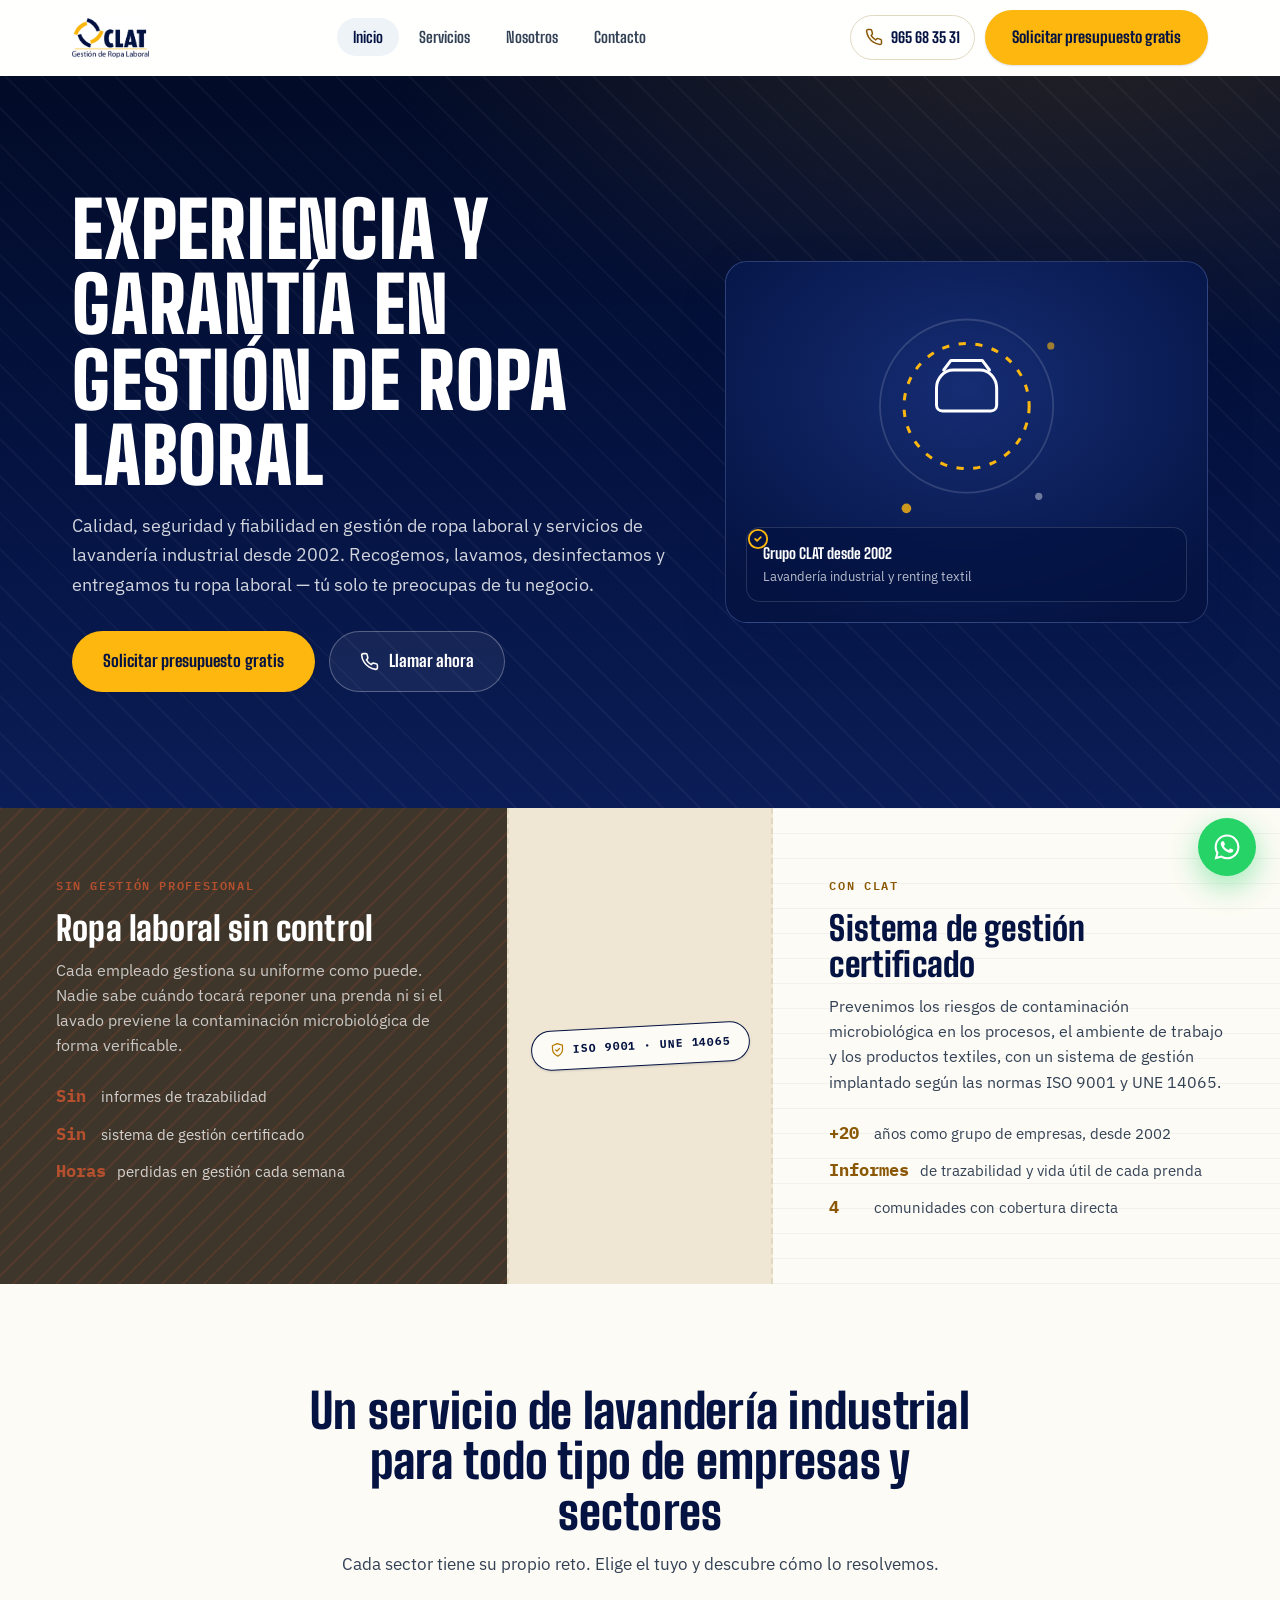
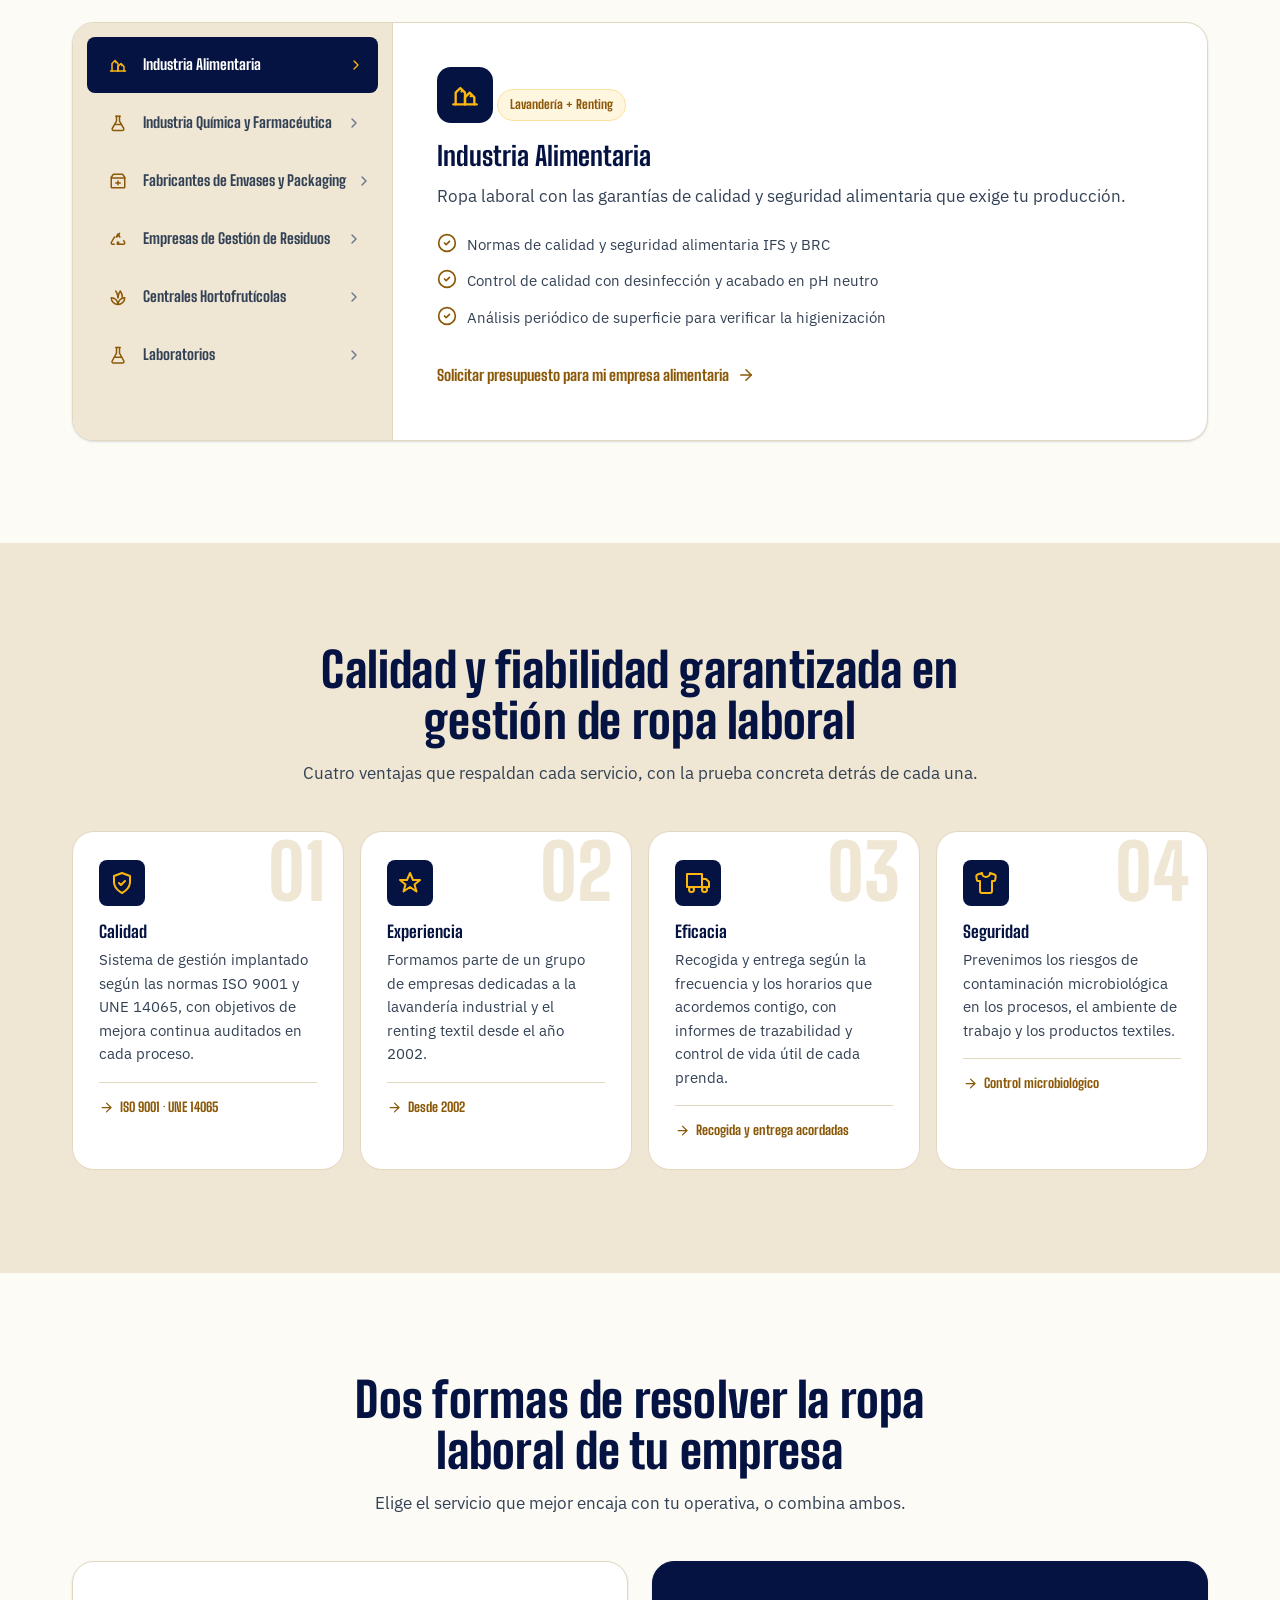
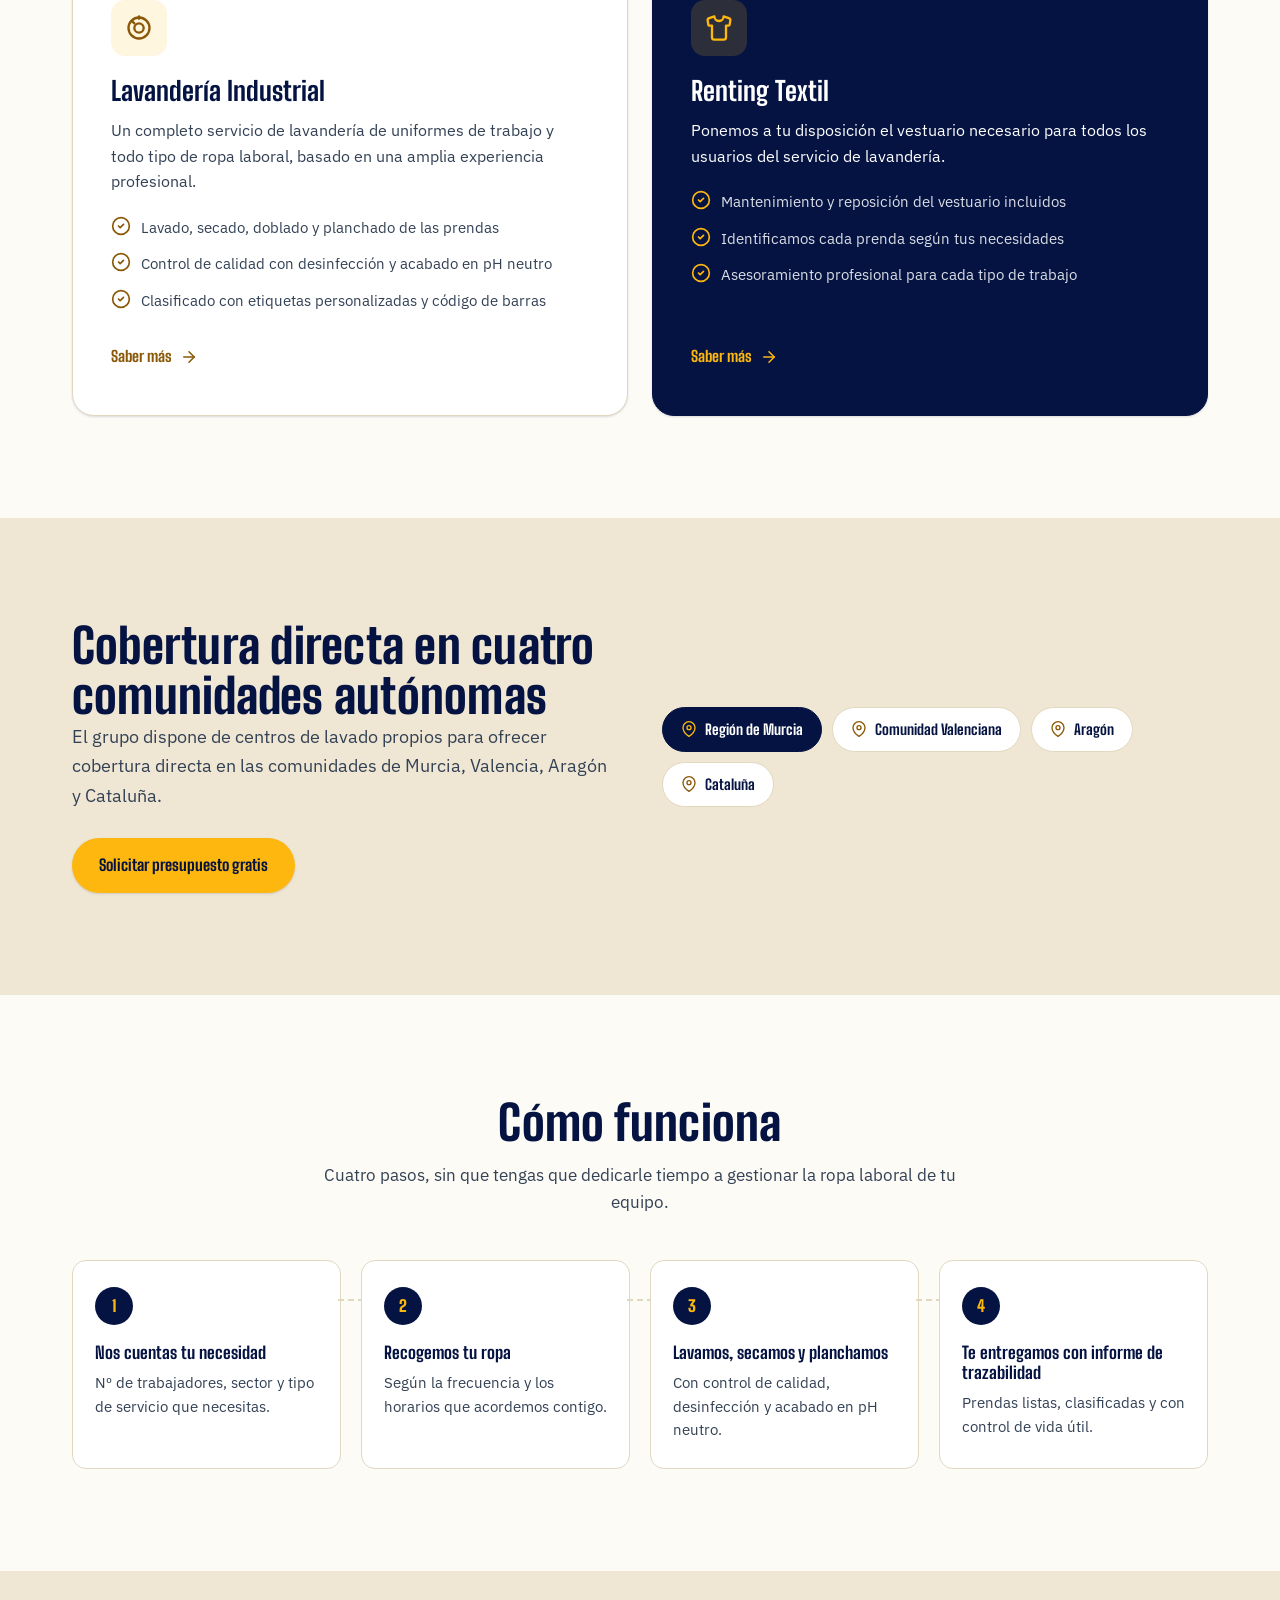
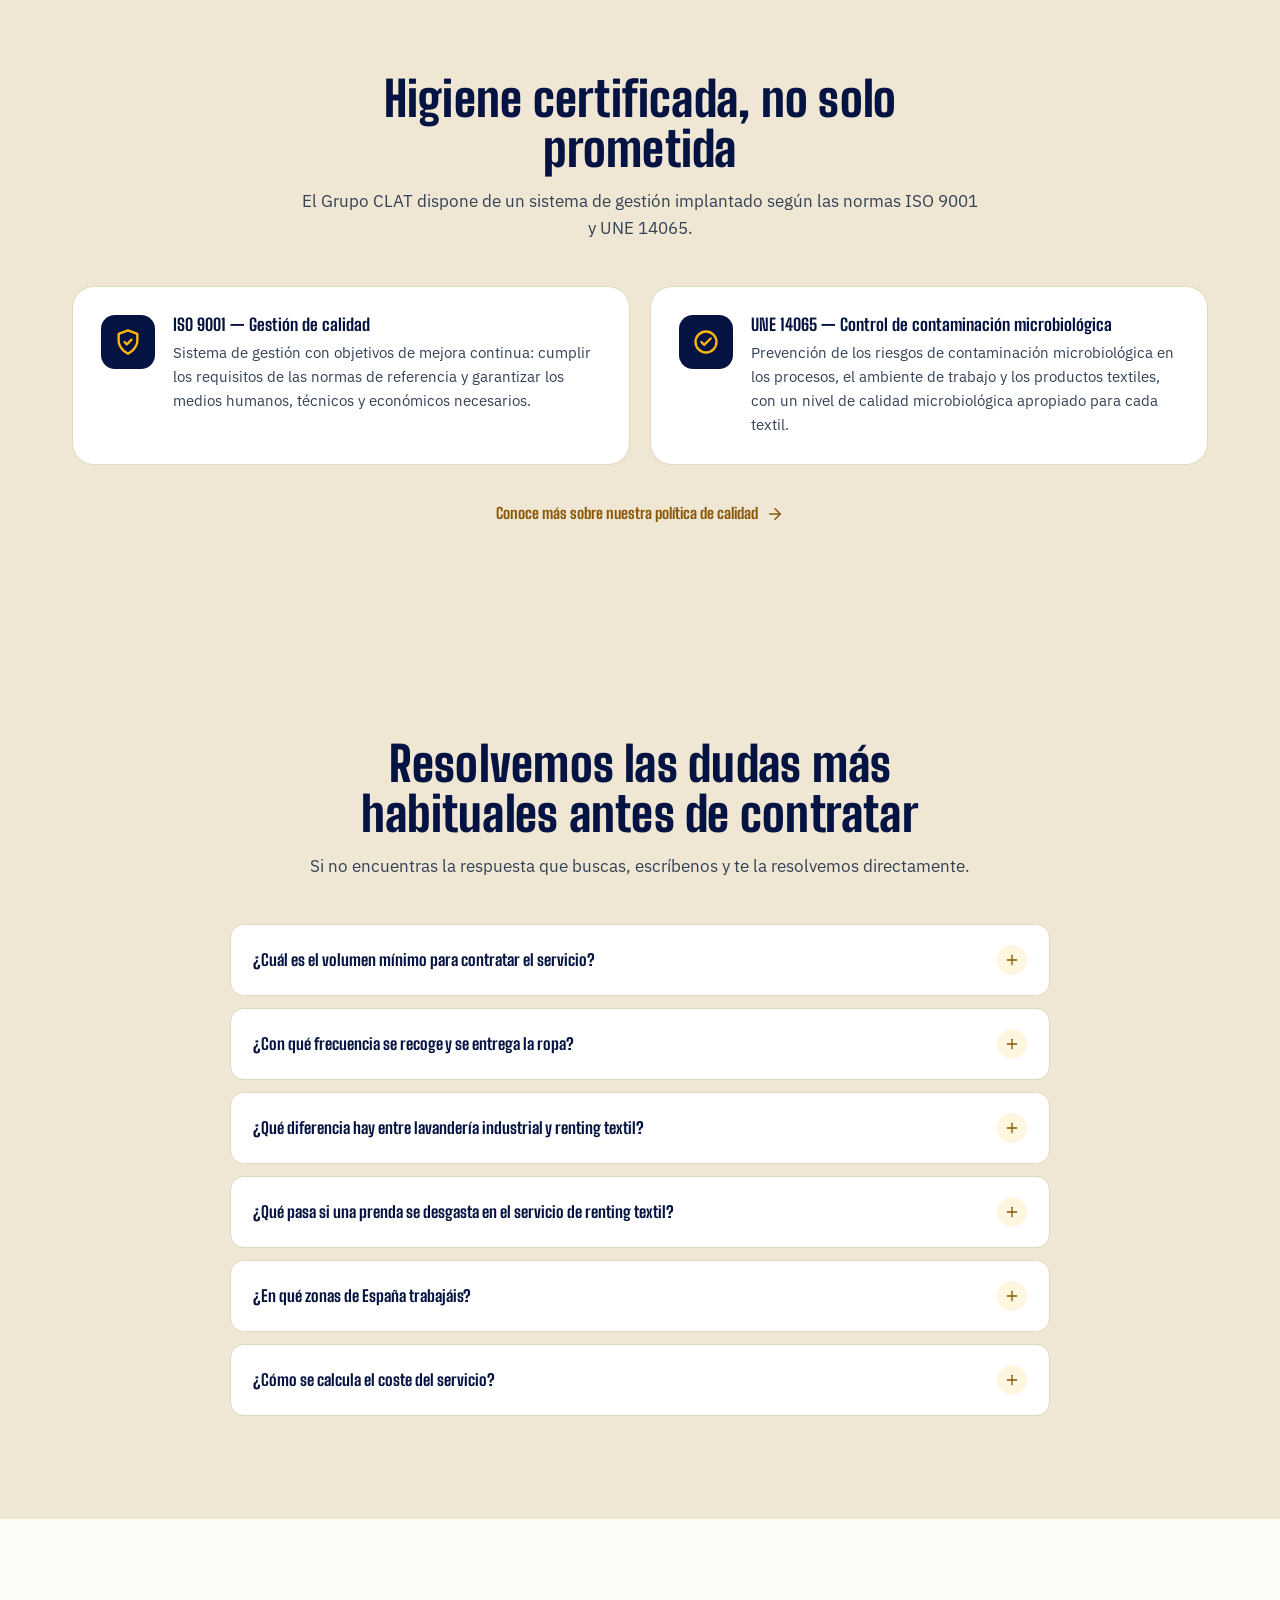
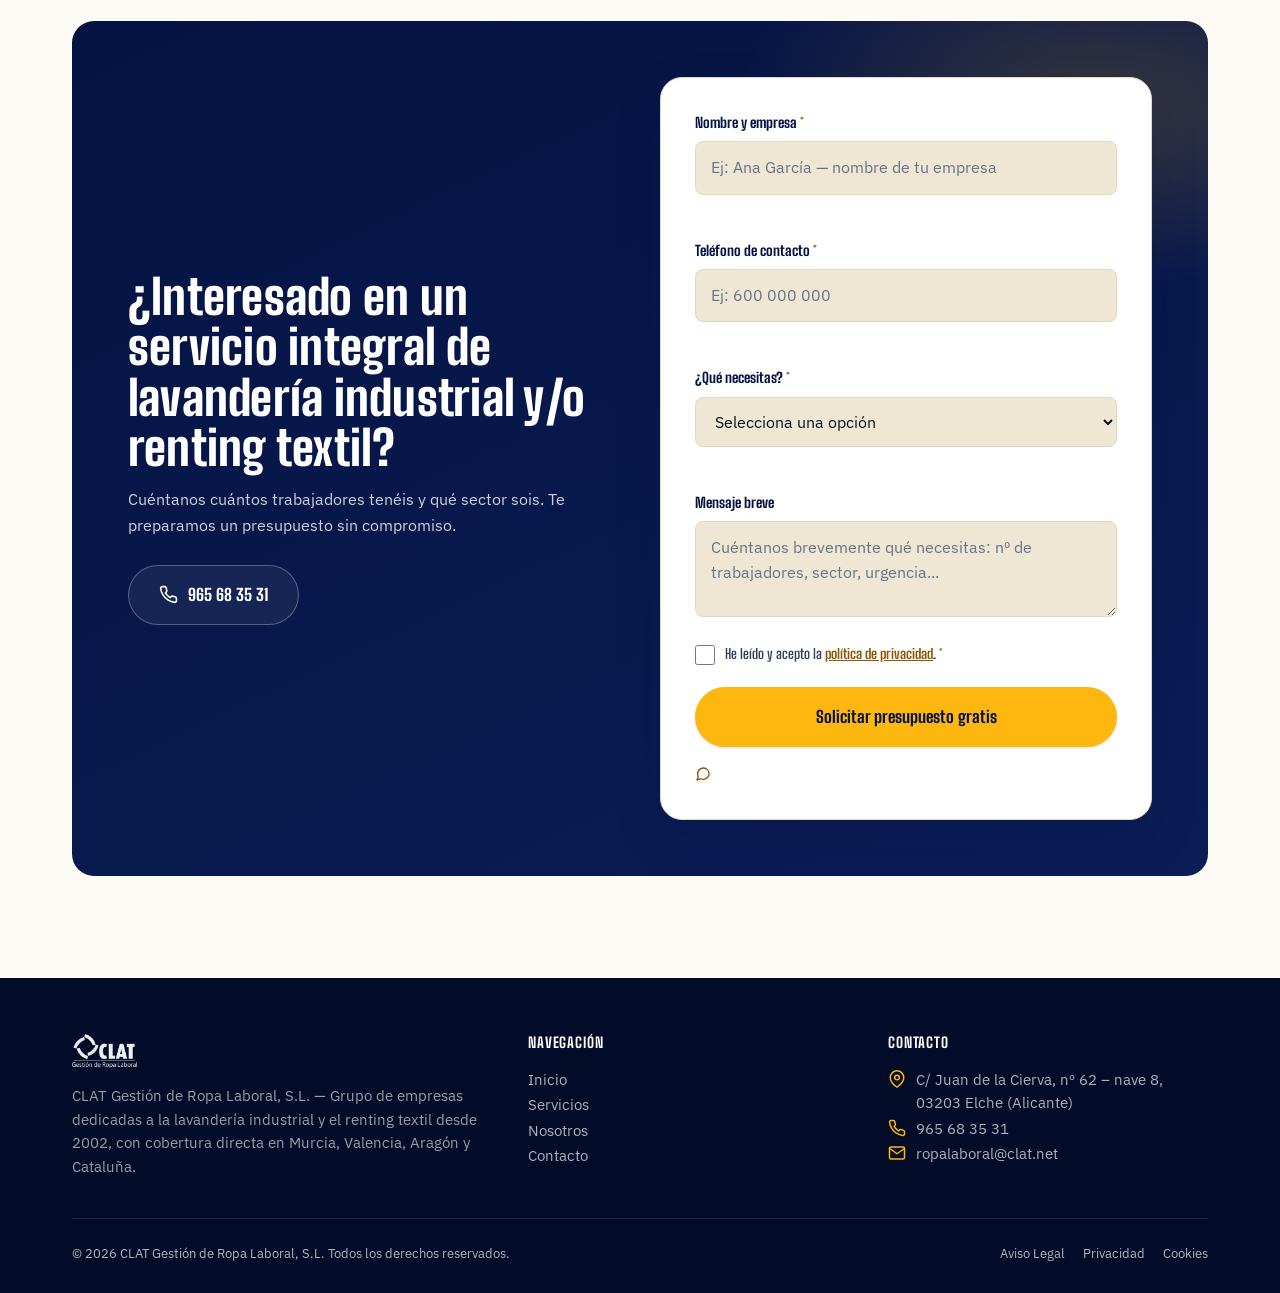
==== commit 45b76c4e: "Rediseño visual completo e identidad real de contenido con datos de Elche Nueva identidad visual (Bi" ====
--- a/index.html
+++ b/index.html
@@ -4,43 +4,44 @@
 <meta charset="UTF-8">
 <meta name="viewport" content="width=device-width, initial-scale=1.0">
 <meta name="theme-color" content="#041342">
-<title>Lavandería Industrial y Renting Textil en Fraga | CLAT</title>
-<meta name="description" content="Lavandería industrial y renting textil para empresas de Fraga, Lleida, Monzón, Binéfar y el Bajo Cinca. Recogida y entrega programada, desinfección certificada ISO 9001 y UNE-EN 14065.">
-<link rel="canonical" href="https://www.clatfraga.es/">
+<title>Lavandería Industrial y Renting Textil | CLAT Gestión de Ropa Laboral</title>
+<meta name="description" content="Servicios de lavandería industrial y renting textil desde 2002. Cobertura directa en Murcia, Valencia, Aragón y Cataluña. Calidad, experiencia y seguridad certificadas ISO 9001 y UNE 14065.">
+<link rel="canonical" href="https://davidpinop.github.io/Clat-Ropa/">
 <link rel="icon" href="images/logo-clat.png" type="image/png">
 <meta property="og:type" content="website">
 <meta property="og:site_name" content="CLAT — Gestión de Ropa Laboral">
-<meta property="og:title" content="Lavandería Industrial y Renting Textil en Fraga | CLAT">
-<meta property="og:description" content="Lavandería industrial y renting textil para empresas de Fraga, Lleida, Monzón, Binéfar y el Bajo Cinca. Recogida y entrega programada, desinfección certificada ISO 9001 y UNE-EN 14065.">
-<meta property="og:url" content="https://www.clatfraga.es/">
-<meta property="og:image" content="https://www.clatfraga.es/images/logo-clat.png">
+<meta property="og:title" content="Lavandería Industrial y Renting Textil | CLAT Gestión de Ropa Laboral">
+<meta property="og:description" content="Servicios de lavandería industrial y renting textil desde 2002. Cobertura directa en Murcia, Valencia, Aragón y Cataluña. Calidad, experiencia y seguridad certificadas ISO 9001 y UNE 14065.">
+<meta property="og:url" content="https://davidpinop.github.io/Clat-Ropa/">
+<meta property="og:image" content="https://davidpinop.github.io/Clat-Ropa/images/logo-clat.png">
 <meta property="og:locale" content="es_ES">
 <meta name="twitter:card" content="summary">
-<meta name="twitter:title" content="Lavandería Industrial y Renting Textil en Fraga | CLAT">
-<meta name="twitter:description" content="Lavandería industrial y renting textil para empresas de Fraga, Lleida, Monzón, Binéfar y el Bajo Cinca. Recogida y entrega programada, desinfección certificada ISO 9001 y UNE-EN 14065.">
-<meta name="twitter:image" content="https://www.clatfraga.es/images/logo-clat.png">
+<meta name="twitter:title" content="Lavandería Industrial y Renting Textil | CLAT Gestión de Ropa Laboral">
+<meta name="twitter:description" content="Servicios de lavandería industrial y renting textil desde 2002. Cobertura directa en Murcia, Valencia, Aragón y Cataluña. Calidad, experiencia y seguridad certificadas ISO 9001 y UNE 14065.">
+<meta name="twitter:image" content="https://davidpinop.github.io/Clat-Ropa/images/logo-clat.png">
 <link rel="preconnect" href="https://fonts.googleapis.com">
 <link rel="preconnect" href="https://fonts.gstatic.com" crossorigin>
-<link href="https://fonts.googleapis.com/css2?family=Manrope:wght@600;700;800&amp;family=Inter:wght@400;500;600;700&amp;display=swap" rel="stylesheet">
+<link href="https://fonts.googleapis.com/css2?family=Big+Shoulders:wght@700;800;900&amp;family=IBM+Plex+Sans:wght@400;500;600;700&amp;family=IBM+Plex+Mono:wght@400;500;600;700&amp;display=swap" rel="stylesheet">
 <link rel="stylesheet" href="css/styles.css">
 <noscript><style>.reveal{opacity:1!important;transform:none!important}</style></noscript>
 <script type="application/ld+json">
 {
   "@context": "https://schema.org",
   "@type": "DryCleaningOrLaundry",
-  "name": "CLAT Fraga — Gestión de Ropa Laboral",
-  "image": "https://www.clatfraga.es/images/logo-clat.png",
-  "url": "https://www.clatfraga.es/",
-  "telephone": "+34974473435",
+  "name": "CLAT Gestión de Ropa Laboral",
+  "image": "https://davidpinop.github.io/Clat-Ropa/images/logo-clat.png",
+  "url": "https://davidpinop.github.io/Clat-Ropa/",
+  "telephone": "+34965683531",
+  "email": "ropalaboral@clat.net",
   "address": {
     "@type": "PostalAddress",
-    "streetAddress": "C. Jaime I, 16",
-    "addressLocality": "Fraga",
-    "postalCode": "22520",
-    "addressRegion": "Huesca",
+    "streetAddress": "C/ Juan de la Cierva, nº 62 – nave 8",
+    "addressLocality": "Elche",
+    "postalCode": "03203",
+    "addressRegion": "Alicante",
     "addressCountry": "ES"
   },
-  "areaServed": ["Fraga", "Lleida", "Monzón", "Binéfar", "Mequinenza", "Barbastro", "Bajo Cinca"],
+  "areaServed": ["Región de Murcia", "Comunidad Valenciana", "Aragón", "Cataluña"],
   "makesOffer": [
     { "@type": "Offer", "itemOffered": { "@type": "Service", "name": "Lavandería industrial de ropa laboral" } },
     { "@type": "Offer", "itemOffered": { "@type": "Service", "name": "Renting textil de uniformes" } }
@@ -60,22 +61,22 @@
     {
       "@type": "Question",
       "name": "¿Con qué frecuencia se recoge y se entrega la ropa?",
-      "acceptedAnswer": { "@type": "Answer", "text": "La frecuencia se acuerda contigo según tu volumen y necesidad: puede ser semanal o con otra periodicidad que encaje mejor con tu operativa diaria." }
+      "acceptedAnswer": { "@type": "Answer", "text": "La recogida y entrega se organiza según la frecuencia y los horarios que acordemos contigo, ajustados a tu operativa diaria." }
     },
     {
       "@type": "Question",
       "name": "¿Qué diferencia hay entre lavandería industrial y renting textil?",
-      "acceptedAnswer": { "@type": "Answer", "text": "En la lavandería industrial lavamos y desinfectamos la ropa que ya tiene tu empresa. En el renting textil, además, te suministramos los uniformes: no los compras, nosotros los mantenemos y reponemos." }
+      "acceptedAnswer": { "@type": "Answer", "text": "En la lavandería industrial lavamos, secamos, doblamos y planchamos la ropa que ya tiene tu empresa. En el renting textil, además, ponemos a tu disposición el vestuario necesario y nos encargamos de su mantenimiento y reposición." }
     },
     {
       "@type": "Question",
-      "name": "¿Qué pasa si se pierde o se desgasta una prenda en renting textil?",
-      "acceptedAnswer": { "@type": "Answer", "text": "La reposición está incluida en el servicio de renting textil: sustituimos la prenda sin coste adicional ni gestión por tu parte." }
+      "name": "¿Qué pasa si una prenda se desgasta en el servicio de renting textil?",
+      "acceptedAnswer": { "@type": "Answer", "text": "El servicio de renting textil incluye el mantenimiento y la reposición del vestuario, así que no tienes que gestionarlo tú." }
     },
     {
       "@type": "Question",
-      "name": "¿Trabajáis con empresas fuera de Fraga?",
-      "acceptedAnswer": { "@type": "Answer", "text": "Sí, damos servicio a empresas de Lleida, Monzón, Binéfar, Mequinenza, Barbastro y el resto del Bajo Cinca, con la misma recogida y entrega programada." }
+      "name": "¿En qué zonas de España trabajáis?",
+      "acceptedAnswer": { "@type": "Answer", "text": "El grupo dispone de centros de lavado propios para ofrecer cobertura directa en las comunidades de Murcia, Valencia, Aragón y Cataluña." }
     },
     {
       "@type": "Question",
@@ -105,9 +106,9 @@
     </nav>
 
     <div class="header-actions">
-      <a href="tel:974473435" class="header-tel">
+      <a href="tel:965683531" class="header-tel">
         <svg viewBox="0 0 24 24" fill="none" stroke="currentColor" stroke-width="2" stroke-linecap="round" stroke-linejoin="round"><path d="M22 16.92v3a2 2 0 0 1-2.18 2 19.79 19.79 0 0 1-8.63-3.07 19.5 19.5 0 0 1-6-6 19.79 19.79 0 0 1-3.07-8.67A2 2 0 0 1 4.11 2h3a2 2 0 0 1 2 1.72c.127.96.362 1.903.7 2.81a2 2 0 0 1-.45 2.11L8.09 9.91a16 16 0 0 0 6 6l1.27-1.27a2 2 0 0 1 2.11-.45c.907.338 1.85.573 2.81.7A2 2 0 0 1 22 16.92z"/></svg>
-        974 47 34 35
+        965 68 35 31
       </a>
       <a href="contacto.html" class="btn btn-primary">Solicitar presupuesto gratis</a>
     </div>
@@ -120,9 +121,9 @@
 </header>
 
 <div class="mobile-menu" id="mobileMenu">
-  <a href="tel:974473435" class="header-tel">
+  <a href="tel:965683531" class="header-tel">
     <svg viewBox="0 0 24 24" fill="none" stroke="currentColor" stroke-width="2" stroke-linecap="round" stroke-linejoin="round"><path d="M22 16.92v3a2 2 0 0 1-2.18 2 19.79 19.79 0 0 1-8.63-3.07 19.5 19.5 0 0 1-6-6 19.79 19.79 0 0 1-3.07-8.67A2 2 0 0 1 4.11 2h3a2 2 0 0 1 2 1.72c.127.96.362 1.903.7 2.81a2 2 0 0 1-.45 2.11L8.09 9.91a16 16 0 0 0 6 6l1.27-1.27a2 2 0 0 1 2.11-.45c.907.338 1.85.573 2.81.7A2 2 0 0 1 22 16.92z"/></svg>
-    Llamar: 974 47 34 35
+    Llamar: 965 68 35 31
   </a>
   <ul>
     <li><a href="index.html" class="is-active">Inicio</a></li>
@@ -136,15 +137,16 @@
 <main>
 
 <!-- ============================= HERO ============================= -->
+<!-- Titular y subtítulo tomados literalmente de clatgestionropalaboral.com -->
 <section class="hero">
   <div class="container">
     <div class="hero-grid">
       <div>
-        <h1>Uniformes siempre limpios, siempre disponibles. Cero gestiones para ti.</h1>
-        <p class="text-lede">Lavandería industrial y renting textil para empresas de Fraga, Lleida y el Bajo Cinca. Recogemos, lavamos, desinfectamos y entregamos tu ropa laboral — tú solo te preocupas de tu negocio.</p>
+        <h1>Experiencia y garantía en gestión de ropa laboral</h1>
+        <p class="text-lede">Calidad, seguridad y fiabilidad en gestión de ropa laboral y servicios de lavandería industrial desde 2002. Recogemos, lavamos, desinfectamos y entregamos tu ropa laboral — tú solo te preocupas de tu negocio.</p>
         <div class="cta-row">
           <a href="contacto.html" class="btn btn-primary btn-lg">Solicitar presupuesto gratis</a>
-          <a href="tel:974473435" class="btn btn-on-dark btn-lg">
+          <a href="tel:965683531" class="btn btn-on-dark btn-lg">
             <svg viewBox="0 0 24 24" fill="none" stroke="currentColor" stroke-width="2" stroke-linecap="round" stroke-linejoin="round"><path d="M22 16.92v3a2 2 0 0 1-2.18 2 19.79 19.79 0 0 1-8.63-3.07 19.5 19.5 0 0 1-6-6 19.79 19.79 0 0 1-3.07-8.67A2 2 0 0 1 4.11 2h3a2 2 0 0 1 2 1.72c.127.96.362 1.903.7 2.81a2 2 0 0 1-.45 2.11L8.09 9.91a16 16 0 0 0 6 6l1.27-1.27a2 2 0 0 1 2.11-.45c.907.338 1.85.573 2.81.7A2 2 0 0 1 22 16.92z"/></svg>
             Llamar ahora
           </a>
@@ -171,8 +173,8 @@
         <div class="hero-badge">
           <svg viewBox="0 0 24 24" fill="none" stroke="currentColor" stroke-width="2" stroke-linecap="round" stroke-linejoin="round"><path d="M9 12l2 2 4-4"/><circle cx="12" cy="12" r="10"/></svg>
           <div>
-            <strong>Trazabilidad por trabajador</strong>
-            <span>Control de prendas por talla y persona</span>
+            <strong>Grupo CLAT desde 2002</strong>
+            <span>Lavandería industrial y renting textil</span>
           </div>
         </div>
       </div>
@@ -180,176 +182,167 @@
   </div>
 </section>
 
-<!-- ============================= TRUST BAR ============================= -->
-<section class="trust-bar">
-  <div class="container">
-    <ul>
-      <li>
-        <svg viewBox="0 0 24 24" fill="none" stroke="currentColor" stroke-width="2" stroke-linecap="round" stroke-linejoin="round"><path d="M12 2l3 7h7l-5.5 4.5 2 7L12 16l-6.5 4.5 2-7L2 9h7z"/></svg>
-        Desde 2002
-      </li>
-      <li>
-        <svg viewBox="0 0 24 24" fill="none" stroke="currentColor" stroke-width="2" stroke-linecap="round" stroke-linejoin="round"><path d="M12 22s8-4 8-11V5l-8-3-8 3v6c0 7 8 11 8 11z"/><path d="M9 12l2 2 4-4"/></svg>
-        ISO 9001 y UNE-EN 14065
-      </li>
-      <li>
-        <svg viewBox="0 0 24 24" fill="none" stroke="currentColor" stroke-width="2" stroke-linecap="round" stroke-linejoin="round"><rect x="1" y="3" width="15" height="13"/><path d="M16 8h4l3 3v5h-7V8z"/><circle cx="5.5" cy="18.5" r="2.5"/><circle cx="18.5" cy="18.5" r="2.5"/></svg>
-        Recogida y entrega programada
-      </li>
-      <li>
-        <svg viewBox="0 0 24 24" fill="none" stroke="currentColor" stroke-width="2" stroke-linecap="round" stroke-linejoin="round"><path d="M17 21v-2a4 4 0 0 0-4-4H5a4 4 0 0 0-4 4v2"/><circle cx="9" cy="7" r="4"/><path d="M23 21v-2a4 4 0 0 0-3-3.87"/><path d="M16 3.13a4 4 0 0 1 0 7.75"/></svg>
-        Trazabilidad por trabajador
-      </li>
-    </ul>
-  </div>
-</section>
-
-<!-- ============================= CIFRAS ============================= -->
-<section class="stats-band">
-  <div class="stats-grid">
-    <div class="stat-tile reveal">
-      <div class="stat-number" data-count="20" data-prefix="+">0</div>
-      <div class="stat-label">Años de experiencia de la marca CLAT en España</div>
-    </div>
-    <div class="stat-tile reveal">
-      <div class="stat-number" data-count="7">0</div>
-      <div class="stat-label">Poblaciones atendidas en Fraga y el Bajo Cinca</div>
-    </div>
-    <div class="stat-tile reveal">
-      <div class="stat-number" data-count="2">0</div>
-      <div class="stat-label">Certificaciones de calidad e higiene: ISO 9001 y UNE-EN 14065</div>
-    </div>
-    <div class="stat-tile reveal">
-      <div class="stat-number" data-count="100" data-suffix="%">0</div>
-      <div class="stat-label">Trazabilidad por trabajador en el servicio de renting textil</div>
+<!-- ============================= CONTROL DE CALIDAD (elemento firma) ============================= -->
+<!-- Copia basada en los objetivos de calidad reales publicados en
+     clatgestionropalaboral.com/politica-de-calidad/: "prevenir los
+     riesgos de contaminación microbiológica en los procesos, ambiente
+     de trabajo y de los productos textiles". -->
+<section class="barrier-split reveal">
+  <div class="barrier-side is-sucio">
+    <span class="barrier-label">Sin gestión profesional</span>
+    <h2>Ropa laboral sin control</h2>
+    <p class="barrier-copy">Cada empleado gestiona su uniforme como puede. Nadie sabe cuándo tocará reponer una prenda ni si el lavado previene la contaminación microbiológica de forma verificable.</p>
+    <div class="barrier-facts">
+      <div class="barrier-fact"><span class="fact-mark mono">Sin</span><span>informes de trazabilidad</span></div>
+      <div class="barrier-fact"><span class="fact-mark mono">Sin</span><span>sistema de gestión certificado</span></div>
+      <div class="barrier-fact"><span class="fact-mark mono">Horas</span><span>perdidas en gestión cada semana</span></div>
+    </div>
+  </div>
+
+  <div class="barrier-seam">
+    <span class="barrier-stamp">
+      <svg viewBox="0 0 24 24" fill="none" stroke="currentColor" stroke-width="2" stroke-linecap="round" stroke-linejoin="round"><path d="M12 22s8-4 8-11V5l-8-3-8 3v6c0 7 8 11 8 11z"/><path d="M9 12l2 2 4-4"/></svg>
+      ISO 9001 · UNE 14065
+    </span>
+  </div>
+
+  <div class="barrier-side is-limpio">
+    <span class="barrier-label">Con Clat</span>
+    <h2>Sistema de gestión certificado</h2>
+    <p class="barrier-copy">Prevenimos los riesgos de contaminación microbiológica en los procesos, el ambiente de trabajo y los productos textiles, con un sistema de gestión implantado según las normas ISO 9001 y UNE 14065.</p>
+    <div class="barrier-facts">
+      <div class="barrier-fact"><span class="fact-mark mono stat-number" data-count="20" data-prefix="+">0</span><span>años como grupo de empresas, desde 2002</span></div>
+      <div class="barrier-fact"><span class="fact-mark mono">Informes</span><span>de trazabilidad y vida útil de cada prenda</span></div>
+      <div class="barrier-fact"><span class="fact-mark mono">4</span><span>comunidades con cobertura directa</span></div>
     </div>
   </div>
 </section>
 
 <!-- ============================= SECTORES ============================= -->
+<!-- Sectores tal como los enumera clatgestionropalaboral.com -->
 <section class="section-pad" id="sectores">
   <div class="container">
     <div class="section-head center reveal">
-      <h2>Una solución pensada para el reto concreto de tu sector</h2>
-      <p>No es el mismo problema el de una cocina que el de un laboratorio. Elige tu sector y descubre cómo lo resolvemos.</p>
+      <h2>Un servicio de lavandería industrial para todo tipo de empresas y sectores</h2>
+      <p>Cada sector tiene su propio reto. Elige el tuyo y descubre cómo lo resolvemos.</p>
     </div>
 
     <div class="sector-explorer reveal" data-sector-explorer>
       <div class="sector-tabs" role="tablist" aria-label="Sectores atendidos" data-sector-tabs>
         <span class="sector-tab-indicator" aria-hidden="true" data-sector-indicator></span>
 
-        <button class="sector-tab is-active" role="tab" aria-selected="true" aria-controls="panel-hosteleria" id="tab-hosteleria" data-sector-tab="hosteleria">
-          <span class="sector-tab-icon"><svg viewBox="0 0 24 24" fill="none" stroke="currentColor" stroke-width="2" stroke-linecap="round" stroke-linejoin="round"><path d="M3 2v7c0 1.1.9 2 2 2h1a2 2 0 0 0 2-2V2"/><path d="M6 2v20"/><path d="M17 2v20"/><path d="M17 2c-2.5 0-3 3-3 5s.5 5 3 5"/></svg></span>
-          <span class="sector-tab-label">Hostelería y hoteles</span>
+        <button class="sector-tab is-active" role="tab" aria-selected="true" aria-controls="panel-alimentaria" id="tab-alimentaria" data-sector-tab="alimentaria">
+          <span class="sector-tab-icon"><svg viewBox="0 0 24 24" fill="none" stroke="currentColor" stroke-width="2" stroke-linecap="round" stroke-linejoin="round"><path d="M2 20h20"/><path d="M4 20V10l4-4 4 4v10"/><path d="M12 20v-6l4-4 4 4v6"/><path d="M9 9h.01"/><path d="M17 13h.01"/></svg></span>
+          <span class="sector-tab-label">Industria Alimentaria</span>
           <svg class="sector-tab-arrow" viewBox="0 0 24 24" fill="none" stroke="currentColor" stroke-width="2" stroke-linecap="round" stroke-linejoin="round"><polyline points="9 18 15 12 9 6"/></svg>
         </button>
 
-        <button class="sector-tab" role="tab" aria-selected="false" aria-controls="panel-sanidad" id="tab-sanidad" data-sector-tab="sanidad" tabindex="-1">
-          <span class="sector-tab-icon"><svg viewBox="0 0 24 24" fill="none" stroke="currentColor" stroke-width="2" stroke-linecap="round" stroke-linejoin="round"><path d="M19 14c1.49-1.46 3-3.21 3-5.5A5.5 5.5 0 0 0 16.5 3c-1.76 0-3 .5-4.5 2-1.5-1.5-2.74-2-4.5-2A5.5 5.5 0 0 0 2 8.5c0 2.29 1.51 4.04 3 5.5l7 7z"/><path d="M12 6l-2 4h4l-2 4"/></svg></span>
-          <span class="sector-tab-label">Sanidad y clínicas</span>
+        <button class="sector-tab" role="tab" aria-selected="false" aria-controls="panel-quimica" id="tab-quimica" data-sector-tab="quimica" tabindex="-1">
+          <span class="sector-tab-icon"><svg viewBox="0 0 24 24" fill="none" stroke="currentColor" stroke-width="2" stroke-linecap="round" stroke-linejoin="round"><path d="M9 3h6"/><path d="M10 3v6.5L4.5 19a2 2 0 0 0 1.8 3h11.4a2 2 0 0 0 1.8-3L14 9.5V3"/><path d="M8.5 14h7"/></svg></span>
+          <span class="sector-tab-label">Industria Química y Farmacéutica</span>
           <svg class="sector-tab-arrow" viewBox="0 0 24 24" fill="none" stroke="currentColor" stroke-width="2" stroke-linecap="round" stroke-linejoin="round"><polyline points="9 18 15 12 9 6"/></svg>
         </button>
 
-        <button class="sector-tab" role="tab" aria-selected="false" aria-controls="panel-talleres" id="tab-talleres" data-sector-tab="talleres" tabindex="-1">
-          <span class="sector-tab-icon"><svg viewBox="0 0 24 24" fill="none" stroke="currentColor" stroke-width="2" stroke-linecap="round" stroke-linejoin="round"><path d="M14.7 6.3a1 1 0 0 0 0 1.4l1.6 1.6a1 1 0 0 0 1.4 0l3.77-3.77a6 6 0 0 1-7.94 7.94l-6.91 6.91a2.12 2.12 0 0 1-3-3l6.91-6.91a6 6 0 0 1 7.94-7.94l-3.76 3.76z"/></svg></span>
-          <span class="sector-tab-label">Talleres y automoción</span>
+        <button class="sector-tab" role="tab" aria-selected="false" aria-controls="panel-packaging" id="tab-packaging" data-sector-tab="packaging" tabindex="-1">
+          <span class="sector-tab-icon"><svg viewBox="0 0 24 24" fill="none" stroke="currentColor" stroke-width="2" stroke-linecap="round" stroke-linejoin="round"><path d="M21 8V7l-3-4H6L3 7v1"/><path d="M3 8h18v12a1 1 0 0 1-1 1H4a1 1 0 0 1-1-1V8z"/><path d="M12 12v5"/><path d="M9 14.5h6"/></svg></span>
+          <span class="sector-tab-label">Fabricantes de Envases y Packaging</span>
           <svg class="sector-tab-arrow" viewBox="0 0 24 24" fill="none" stroke="currentColor" stroke-width="2" stroke-linecap="round" stroke-linejoin="round"><polyline points="9 18 15 12 9 6"/></svg>
         </button>
 
-        <button class="sector-tab" role="tab" aria-selected="false" aria-controls="panel-alimentaria" id="tab-alimentaria" data-sector-tab="alimentaria" tabindex="-1">
-          <span class="sector-tab-icon"><svg viewBox="0 0 24 24" fill="none" stroke="currentColor" stroke-width="2" stroke-linecap="round" stroke-linejoin="round"><path d="M2 20h20"/><path d="M4 20V10l4-4 4 4v10"/><path d="M12 20v-6l4-4 4 4v6"/><path d="M9 9h.01"/><path d="M17 13h.01"/></svg></span>
-          <span class="sector-tab-label">Industria alimentaria</span>
+        <button class="sector-tab" role="tab" aria-selected="false" aria-controls="panel-residuos" id="tab-residuos" data-sector-tab="residuos" tabindex="-1">
+          <span class="sector-tab-icon"><svg viewBox="0 0 24 24" fill="none" stroke="currentColor" stroke-width="2" stroke-linecap="round" stroke-linejoin="round"><path d="M7 19H4.815a1.83 1.83 0 0 1-1.57-.881 1.785 1.785 0 0 1-.004-1.784L7.196 9.5"/><path d="M11 19h8.203a1.83 1.83 0 0 0 1.556-.89 1.784 1.784 0 0 0 0-1.775l-1.226-2.12"/><path d="M14.5 9.5 12 5.114"/><path d="m9.5 9.5 2-3.464"/><path d="m14 4.5-2.5 4.33"/><circle cx="12" cy="17" r="1"/></svg></span>
+          <span class="sector-tab-label">Empresas de Gestión de Residuos</span>
           <svg class="sector-tab-arrow" viewBox="0 0 24 24" fill="none" stroke="currentColor" stroke-width="2" stroke-linecap="round" stroke-linejoin="round"><polyline points="9 18 15 12 9 6"/></svg>
         </button>
 
-        <button class="sector-tab" role="tab" aria-selected="false" aria-controls="panel-limpieza" id="tab-limpieza" data-sector-tab="limpieza" tabindex="-1">
-          <span class="sector-tab-icon"><svg viewBox="0 0 24 24" fill="none" stroke="currentColor" stroke-width="2" stroke-linecap="round" stroke-linejoin="round"><path d="M4 22h16"/><path d="M10 2v3.4a4 4 0 0 1-1.17 2.83L7 10v10h10V10l-1.83-1.77A4 4 0 0 1 14 5.4V2"/><path d="M9 2h6"/><path d="M8 15h8"/></svg></span>
-          <span class="sector-tab-label">Empresas de limpieza</span>
+        <button class="sector-tab" role="tab" aria-selected="false" aria-controls="panel-hortofruticola" id="tab-hortofruticola" data-sector-tab="hortofruticola" tabindex="-1">
+          <span class="sector-tab-icon"><svg viewBox="0 0 24 24" fill="none" stroke="currentColor" stroke-width="2" stroke-linecap="round" stroke-linejoin="round"><path d="M12 22c4.97 0 9-4.03 9-9-4.97 0-9 4.03-9 9z"/><path d="M12 22C7.03 22 3 17.97 3 13c4.97 0 9 4.03 9 9z"/><path d="M12 13c0-5 3-9 3-9s3 4 3 9"/><path d="M12 13c0-5-3-9-3-9"/></svg></span>
+          <span class="sector-tab-label">Centrales Hortofrutícolas</span>
           <svg class="sector-tab-arrow" viewBox="0 0 24 24" fill="none" stroke="currentColor" stroke-width="2" stroke-linecap="round" stroke-linejoin="round"><polyline points="9 18 15 12 9 6"/></svg>
         </button>
 
         <button class="sector-tab" role="tab" aria-selected="false" aria-controls="panel-laboratorios" id="tab-laboratorios" data-sector-tab="laboratorios" tabindex="-1">
-          <span class="sector-tab-icon"><svg viewBox="0 0 24 24" fill="none" stroke="currentColor" stroke-width="2" stroke-linecap="round" stroke-linejoin="round"><path d="M9 3h6"/><path d="M10 3v6.5L4.5 19a2 2 0 0 0 1.8 3h11.4a2 2 0 0 0 1.8-3L14 9.5V3"/><path d="M8.5 14h7"/></svg></span>
+          <span class="sector-tab-icon"><svg viewBox="0 0 24 24" fill="none" stroke="currentColor" stroke-width="2" stroke-linecap="round" stroke-linejoin="round"><path d="M9 2h6"/><path d="M10 2v7.5L4.2 20a1.8 1.8 0 0 0 1.6 2.6h12.4a1.8 1.8 0 0 0 1.6-2.6L14 9.5V2"/><path d="M7.5 15h9"/></svg></span>
           <span class="sector-tab-label">Laboratorios</span>
           <svg class="sector-tab-arrow" viewBox="0 0 24 24" fill="none" stroke="currentColor" stroke-width="2" stroke-linecap="round" stroke-linejoin="round"><polyline points="9 18 15 12 9 6"/></svg>
         </button>
       </div>
 
       <div class="sector-panels">
-        <div class="sector-panel-item is-active" id="panel-hosteleria" role="tabpanel" aria-labelledby="tab-hosteleria" tabindex="0">
-          <div class="sector-panel-icon"><svg viewBox="0 0 24 24" fill="none" stroke="currentColor" stroke-width="2" stroke-linecap="round" stroke-linejoin="round"><path d="M3 2v7c0 1.1.9 2 2 2h1a2 2 0 0 0 2-2V2"/><path d="M6 2v20"/><path d="M17 2v20"/><path d="M17 2c-2.5 0-3 3-3 5s.5 5 3 5"/></svg></div>
-          <span class="badge">Renting + Lavandería</span>
-          <h3>Hostelería y hoteles</h3>
-          <p class="text-lede">Imagen impecable en sala y cocina, cada día, sin margen de error ni tiempo que perder gestionándolo.</p>
+        <div class="sector-panel-item is-active" id="panel-alimentaria" role="tabpanel" aria-labelledby="tab-alimentaria" tabindex="0">
+          <div class="sector-panel-icon"><svg viewBox="0 0 24 24" fill="none" stroke="currentColor" stroke-width="2" stroke-linecap="round" stroke-linejoin="round"><path d="M2 20h20"/><path d="M4 20V10l4-4 4 4v10"/><path d="M12 20v-6l4-4 4 4v6"/><path d="M9 9h.01"/><path d="M17 13h.01"/></svg></div>
+          <span class="badge">Lavandería + Renting</span>
+          <h3>Industria Alimentaria</h3>
+          <p class="text-lede">Ropa laboral con las garantías de calidad y seguridad alimentaria que exige tu producción.</p>
           <ul class="check-list">
-            <li><svg viewBox="0 0 24 24" fill="none" stroke="currentColor" stroke-width="2" stroke-linecap="round" stroke-linejoin="round"><path d="M9 12l2 2 4-4"/><circle cx="12" cy="12" r="10"/></svg>Uniformes de sala y cocina listos antes de cada turno</li>
-            <li><svg viewBox="0 0 24 24" fill="none" stroke="currentColor" stroke-width="2" stroke-linecap="round" stroke-linejoin="round"><path d="M9 12l2 2 4-4"/><circle cx="12" cy="12" r="10"/></svg>Textil de cocina con desinfección reforzada</li>
-            <li><svg viewBox="0 0 24 24" fill="none" stroke="currentColor" stroke-width="2" stroke-linecap="round" stroke-linejoin="round"><path d="M9 12l2 2 4-4"/><circle cx="12" cy="12" r="10"/></svg>Camisas y blusas de recepción sin una sola arruga</li>
+            <li><svg viewBox="0 0 24 24" fill="none" stroke="currentColor" stroke-width="2" stroke-linecap="round" stroke-linejoin="round"><path d="M9 12l2 2 4-4"/><circle cx="12" cy="12" r="10"/></svg>Normas de calidad y seguridad alimentaria IFS y BRC</li>
+            <li><svg viewBox="0 0 24 24" fill="none" stroke="currentColor" stroke-width="2" stroke-linecap="round" stroke-linejoin="round"><path d="M9 12l2 2 4-4"/><circle cx="12" cy="12" r="10"/></svg>Control de calidad con desinfección y acabado en pH neutro</li>
+            <li><svg viewBox="0 0 24 24" fill="none" stroke="currentColor" stroke-width="2" stroke-linecap="round" stroke-linejoin="round"><path d="M9 12l2 2 4-4"/><circle cx="12" cy="12" r="10"/></svg>Análisis periódico de superficie para verificar la higienización</li>
           </ul>
-          <a href="contacto.html" class="service-link">Solicitar presupuesto para mi hotel o restaurante<svg viewBox="0 0 24 24" fill="none" stroke="currentColor" stroke-width="2" stroke-linecap="round" stroke-linejoin="round"><line x1="5" y1="12" x2="19" y2="12"/><polyline points="12 5 19 12 12 19"/></svg></a>
-        </div>
-
-        <div class="sector-panel-item" id="panel-sanidad" role="tabpanel" aria-labelledby="tab-sanidad" tabindex="0">
-          <div class="sector-panel-icon"><svg viewBox="0 0 24 24" fill="none" stroke="currentColor" stroke-width="2" stroke-linecap="round" stroke-linejoin="round"><path d="M19 14c1.49-1.46 3-3.21 3-5.5A5.5 5.5 0 0 0 16.5 3c-1.76 0-3 .5-4.5 2-1.5-1.5-2.74-2-4.5-2A5.5 5.5 0 0 0 2 8.5c0 2.29 1.51 4.04 3 5.5l7 7z"/><path d="M12 6l-2 4h4l-2 4"/></svg></div>
+          <a href="contacto.html" class="service-link">Solicitar presupuesto para mi empresa alimentaria<svg viewBox="0 0 24 24" fill="none" stroke="currentColor" stroke-width="2" stroke-linecap="round" stroke-linejoin="round"><line x1="5" y1="12" x2="19" y2="12"/><polyline points="12 5 19 12 12 19"/></svg></a>
+        </div>
+
+        <div class="sector-panel-item" id="panel-quimica" role="tabpanel" aria-labelledby="tab-quimica" tabindex="0">
+          <div class="sector-panel-icon"><svg viewBox="0 0 24 24" fill="none" stroke="currentColor" stroke-width="2" stroke-linecap="round" stroke-linejoin="round"><path d="M9 3h6"/><path d="M10 3v6.5L4.5 19a2 2 0 0 0 1.8 3h11.4a2 2 0 0 0 1.8-3L14 9.5V3"/><path d="M8.5 14h7"/></svg></div>
           <span class="badge">Renting textil</span>
-          <h3>Sanidad y clínicas</h3>
-          <p class="text-lede">Cumplir con la normativa sanitaria sin que la gestión de uniformes recaiga en tu personal clínico.</p>
+          <h3>Industria Química y Farmacéutica</h3>
+          <p class="text-lede">Indumentaria especializada e identificada para un entorno de trabajo exigente.</p>
           <ul class="check-list">
-            <li><svg viewBox="0 0 24 24" fill="none" stroke="currentColor" stroke-width="2" stroke-linecap="round" stroke-linejoin="round"><path d="M9 12l2 2 4-4"/><circle cx="12" cy="12" r="10"/></svg>Batas y pijamas con control de biocontaminación UNE-EN 14065</li>
-            <li><svg viewBox="0 0 24 24" fill="none" stroke="currentColor" stroke-width="2" stroke-linecap="round" stroke-linejoin="round"><path d="M9 12l2 2 4-4"/><circle cx="12" cy="12" r="10"/></svg>Circuito diferenciado de ropa limpia y sucia</li>
-            <li><svg viewBox="0 0 24 24" fill="none" stroke="currentColor" stroke-width="2" stroke-linecap="round" stroke-linejoin="round"><path d="M9 12l2 2 4-4"/><circle cx="12" cy="12" r="10"/></svg>Trazabilidad por profesional para control de stock</li>
+            <li><svg viewBox="0 0 24 24" fill="none" stroke="currentColor" stroke-width="2" stroke-linecap="round" stroke-linejoin="round"><path d="M9 12l2 2 4-4"/><circle cx="12" cy="12" r="10"/></svg>Asesoramiento profesional de prendas para cada tipo de trabajo</li>
+            <li><svg viewBox="0 0 24 24" fill="none" stroke="currentColor" stroke-width="2" stroke-linecap="round" stroke-linejoin="round"><path d="M9 12l2 2 4-4"/><circle cx="12" cy="12" r="10"/></svg>Mantenimiento y reposición del vestuario incluidos</li>
+            <li><svg viewBox="0 0 24 24" fill="none" stroke="currentColor" stroke-width="2" stroke-linecap="round" stroke-linejoin="round"><path d="M9 12l2 2 4-4"/><circle cx="12" cy="12" r="10"/></svg>Sistema de gestión certificado ISO 9001 y UNE 14065</li>
           </ul>
-          <a href="contacto.html" class="service-link">Solicitar presupuesto para mi clínica<svg viewBox="0 0 24 24" fill="none" stroke="currentColor" stroke-width="2" stroke-linecap="round" stroke-linejoin="round"><line x1="5" y1="12" x2="19" y2="12"/><polyline points="12 5 19 12 12 19"/></svg></a>
-        </div>
-
-        <div class="sector-panel-item" id="panel-talleres" role="tabpanel" aria-labelledby="tab-talleres" tabindex="0">
-          <div class="sector-panel-icon"><svg viewBox="0 0 24 24" fill="none" stroke="currentColor" stroke-width="2" stroke-linecap="round" stroke-linejoin="round"><path d="M14.7 6.3a1 1 0 0 0 0 1.4l1.6 1.6a1 1 0 0 0 1.4 0l3.77-3.77a6 6 0 0 1-7.94 7.94l-6.91 6.91a2.12 2.12 0 0 1-3-3l6.91-6.91a6 6 0 0 1 7.94-7.94l-3.76 3.76z"/></svg></div>
-          <span class="badge">Renting textil</span>
-          <h3>Talleres y automoción</h3>
-          <p class="text-lede">Ropa de trabajo que aguanta grasa y uso intensivo sin perder el aspecto profesional ante el cliente.</p>
+          <a href="contacto.html" class="service-link">Solicitar presupuesto para mi empresa<svg viewBox="0 0 24 24" fill="none" stroke="currentColor" stroke-width="2" stroke-linecap="round" stroke-linejoin="round"><line x1="5" y1="12" x2="19" y2="12"/><polyline points="12 5 19 12 12 19"/></svg></a>
+        </div>
+
+        <div class="sector-panel-item" id="panel-packaging" role="tabpanel" aria-labelledby="tab-packaging" tabindex="0">
+          <div class="sector-panel-icon"><svg viewBox="0 0 24 24" fill="none" stroke="currentColor" stroke-width="2" stroke-linecap="round" stroke-linejoin="round"><path d="M21 8V7l-3-4H6L3 7v1"/><path d="M3 8h18v12a1 1 0 0 1-1 1H4a1 1 0 0 1-1-1V8z"/><path d="M12 12v5"/><path d="M9 14.5h6"/></svg></div>
+          <span class="badge">Lavandería + Renting</span>
+          <h3>Fabricantes de Envases y Packaging</h3>
+          <p class="text-lede">Un servicio de lavandería industrial adaptado a las exigencias de tu línea de producción.</p>
           <ul class="check-list">
-            <li><svg viewBox="0 0 24 24" fill="none" stroke="currentColor" stroke-width="2" stroke-linecap="round" stroke-linejoin="round"><path d="M9 12l2 2 4-4"/><circle cx="12" cy="12" r="10"/></svg>Monos y buzos resistentes a manchas de aceite y grasa</li>
-            <li><svg viewBox="0 0 24 24" fill="none" stroke="currentColor" stroke-width="2" stroke-linecap="round" stroke-linejoin="round"><path d="M9 12l2 2 4-4"/><circle cx="12" cy="12" r="10"/></svg>Reposición incluida, sin gestionar compras</li>
-            <li><svg viewBox="0 0 24 24" fill="none" stroke="currentColor" stroke-width="2" stroke-linecap="round" stroke-linejoin="round"><path d="M9 12l2 2 4-4"/><circle cx="12" cy="12" r="10"/></svg>Imagen uniforme en todo el equipo técnico</li>
-          </ul>
-          <a href="contacto.html" class="service-link">Solicitar presupuesto para mi taller<svg viewBox="0 0 24 24" fill="none" stroke="currentColor" stroke-width="2" stroke-linecap="round" stroke-linejoin="round"><line x1="5" y1="12" x2="19" y2="12"/><polyline points="12 5 19 12 12 19"/></svg></a>
-        </div>
-
-        <div class="sector-panel-item" id="panel-alimentaria" role="tabpanel" aria-labelledby="tab-alimentaria" tabindex="0">
-          <div class="sector-panel-icon"><svg viewBox="0 0 24 24" fill="none" stroke="currentColor" stroke-width="2" stroke-linecap="round" stroke-linejoin="round"><path d="M2 20h20"/><path d="M4 20V10l4-4 4 4v10"/><path d="M12 20v-6l4-4 4 4v6"/><path d="M9 9h.01"/><path d="M17 13h.01"/></svg></div>
-          <span class="badge">Lavandería industrial</span>
-          <h3>Industria alimentaria</h3>
-          <p class="text-lede">Higiene certificada en cada turno, para pasar las auditorías APPCC sin sobresaltos.</p>
-          <ul class="check-list">
-            <li><svg viewBox="0 0 24 24" fill="none" stroke="currentColor" stroke-width="2" stroke-linecap="round" stroke-linejoin="round"><path d="M9 12l2 2 4-4"/><circle cx="12" cy="12" r="10"/></svg>Ropa blanca con desinfección validada</li>
-            <li><svg viewBox="0 0 24 24" fill="none" stroke="currentColor" stroke-width="2" stroke-linecap="round" stroke-linejoin="round"><path d="M9 12l2 2 4-4"/><circle cx="12" cy="12" r="10"/></svg>Control de carga microbiana según UNE-EN 14065</li>
-            <li><svg viewBox="0 0 24 24" fill="none" stroke="currentColor" stroke-width="2" stroke-linecap="round" stroke-linejoin="round"><path d="M9 12l2 2 4-4"/><circle cx="12" cy="12" r="10"/></svg>Recogida y entrega ajustada a tus turnos de producción</li>
+            <li><svg viewBox="0 0 24 24" fill="none" stroke="currentColor" stroke-width="2" stroke-linecap="round" stroke-linejoin="round"><path d="M9 12l2 2 4-4"/><circle cx="12" cy="12" r="10"/></svg>Lavado, secado, doblado y planchado de las prendas</li>
+            <li><svg viewBox="0 0 24 24" fill="none" stroke="currentColor" stroke-width="2" stroke-linecap="round" stroke-linejoin="round"><path d="M9 12l2 2 4-4"/><circle cx="12" cy="12" r="10"/></svg>Clasificado con etiquetas personalizadas y código de barras</li>
+            <li><svg viewBox="0 0 24 24" fill="none" stroke="currentColor" stroke-width="2" stroke-linecap="round" stroke-linejoin="round"><path d="M9 12l2 2 4-4"/><circle cx="12" cy="12" r="10"/></svg>Recogida y entrega según frecuencia y horarios acordados</li>
           </ul>
           <a href="contacto.html" class="service-link">Solicitar presupuesto para mi planta<svg viewBox="0 0 24 24" fill="none" stroke="currentColor" stroke-width="2" stroke-linecap="round" stroke-linejoin="round"><line x1="5" y1="12" x2="19" y2="12"/><polyline points="12 5 19 12 12 19"/></svg></a>
         </div>
 
-        <div class="sector-panel-item" id="panel-limpieza" role="tabpanel" aria-labelledby="tab-limpieza" tabindex="0">
-          <div class="sector-panel-icon"><svg viewBox="0 0 24 24" fill="none" stroke="currentColor" stroke-width="2" stroke-linecap="round" stroke-linejoin="round"><path d="M4 22h16"/><path d="M10 2v3.4a4 4 0 0 1-1.17 2.83L7 10v10h10V10l-1.83-1.77A4 4 0 0 1 14 5.4V2"/><path d="M9 2h6"/><path d="M8 15h8"/></svg></div>
-          <span class="badge">Renting + Lavandería</span>
-          <h3>Empresas de limpieza</h3>
-          <p class="text-lede">Uniformes siempre limpios para un equipo que trabaja fuera de tus instalaciones, en las de tus clientes.</p>
+        <div class="sector-panel-item" id="panel-residuos" role="tabpanel" aria-labelledby="tab-residuos" tabindex="0">
+          <div class="sector-panel-icon"><svg viewBox="0 0 24 24" fill="none" stroke="currentColor" stroke-width="2" stroke-linecap="round" stroke-linejoin="round"><path d="M7 19H4.815a1.83 1.83 0 0 1-1.57-.881 1.785 1.785 0 0 1-.004-1.784L7.196 9.5"/><path d="M11 19h8.203a1.83 1.83 0 0 0 1.556-.89 1.784 1.784 0 0 0 0-1.775l-1.226-2.12"/><path d="M14.5 9.5 12 5.114"/><path d="m9.5 9.5 2-3.464"/><path d="m14 4.5-2.5 4.33"/><circle cx="12" cy="17" r="1"/></svg></div>
+          <span class="badge">Renting textil</span>
+          <h3>Empresas de Gestión de Residuos</h3>
+          <p class="text-lede">Ropa laboral resistente, identificada y siempre disponible para tu equipo.</p>
           <ul class="check-list">
-            <li><svg viewBox="0 0 24 24" fill="none" stroke="currentColor" stroke-width="2" stroke-linecap="round" stroke-linejoin="round"><path d="M9 12l2 2 4-4"/><circle cx="12" cy="12" r="10"/></svg>Entrega coordinada aunque el personal esté en varias sedes</li>
-            <li><svg viewBox="0 0 24 24" fill="none" stroke="currentColor" stroke-width="2" stroke-linecap="round" stroke-linejoin="round"><path d="M9 12l2 2 4-4"/><circle cx="12" cy="12" r="10"/></svg>Ropa de trabajo resistente a productos químicos</li>
-            <li><svg viewBox="0 0 24 24" fill="none" stroke="currentColor" stroke-width="2" stroke-linecap="round" stroke-linejoin="round"><path d="M9 12l2 2 4-4"/><circle cx="12" cy="12" r="10"/></svg>Imagen de marca cuidada ante el cliente final</li>
+            <li><svg viewBox="0 0 24 24" fill="none" stroke="currentColor" stroke-width="2" stroke-linecap="round" stroke-linejoin="round"><path d="M9 12l2 2 4-4"/><circle cx="12" cy="12" r="10"/></svg>Puesta a disposición del vestuario necesario para tu equipo</li>
+            <li><svg viewBox="0 0 24 24" fill="none" stroke="currentColor" stroke-width="2" stroke-linecap="round" stroke-linejoin="round"><path d="M9 12l2 2 4-4"/><circle cx="12" cy="12" r="10"/></svg>Identificamos cada prenda según las necesidades de tu empresa</li>
+            <li><svg viewBox="0 0 24 24" fill="none" stroke="currentColor" stroke-width="2" stroke-linecap="round" stroke-linejoin="round"><path d="M9 12l2 2 4-4"/><circle cx="12" cy="12" r="10"/></svg>Mantenimiento y reposición del vestuario incluidos</li>
           </ul>
           <a href="contacto.html" class="service-link">Solicitar presupuesto para mi empresa<svg viewBox="0 0 24 24" fill="none" stroke="currentColor" stroke-width="2" stroke-linecap="round" stroke-linejoin="round"><line x1="5" y1="12" x2="19" y2="12"/><polyline points="12 5 19 12 12 19"/></svg></a>
         </div>
 
+        <div class="sector-panel-item" id="panel-hortofruticola" role="tabpanel" aria-labelledby="tab-hortofruticola" tabindex="0">
+          <div class="sector-panel-icon"><svg viewBox="0 0 24 24" fill="none" stroke="currentColor" stroke-width="2" stroke-linecap="round" stroke-linejoin="round"><path d="M12 22c4.97 0 9-4.03 9-9-4.97 0-9 4.03-9 9z"/><path d="M12 22C7.03 22 3 17.97 3 13c4.97 0 9 4.03 9 9z"/><path d="M12 13c0-5 3-9 3-9s3 4 3 9"/><path d="M12 13c0-5-3-9-3-9"/></svg></div>
+          <span class="badge">Lavandería + Renting</span>
+          <h3>Centrales Hortofrutícolas</h3>
+          <p class="text-lede">Un programa de lavado adaptado a las características de tus prendas y a tu volumen de producción.</p>
+          <ul class="check-list">
+            <li><svg viewBox="0 0 24 24" fill="none" stroke="currentColor" stroke-width="2" stroke-linecap="round" stroke-linejoin="round"><path d="M9 12l2 2 4-4"/><circle cx="12" cy="12" r="10"/></svg>Soluciones personalizadas según las características de las prendas</li>
+            <li><svg viewBox="0 0 24 24" fill="none" stroke="currentColor" stroke-width="2" stroke-linecap="round" stroke-linejoin="round"><path d="M9 12l2 2 4-4"/><circle cx="12" cy="12" r="10"/></svg>Costura de mantenimiento y arreglo de descosidos</li>
+            <li><svg viewBox="0 0 24 24" fill="none" stroke="currentColor" stroke-width="2" stroke-linecap="round" stroke-linejoin="round"><path d="M9 12l2 2 4-4"/><circle cx="12" cy="12" r="10"/></svg>Recogida y entrega según frecuencia y horarios acordados</li>
+          </ul>
+          <a href="contacto.html" class="service-link">Solicitar presupuesto para mi central<svg viewBox="0 0 24 24" fill="none" stroke="currentColor" stroke-width="2" stroke-linecap="round" stroke-linejoin="round"><line x1="5" y1="12" x2="19" y2="12"/><polyline points="12 5 19 12 12 19"/></svg></a>
+        </div>
+
         <div class="sector-panel-item" id="panel-laboratorios" role="tabpanel" aria-labelledby="tab-laboratorios" tabindex="0">
-          <div class="sector-panel-icon"><svg viewBox="0 0 24 24" fill="none" stroke="currentColor" stroke-width="2" stroke-linecap="round" stroke-linejoin="round"><path d="M9 3h6"/><path d="M10 3v6.5L4.5 19a2 2 0 0 0 1.8 3h11.4a2 2 0 0 0 1.8-3L14 9.5V3"/><path d="M8.5 14h7"/></svg></div>
+          <div class="sector-panel-icon"><svg viewBox="0 0 24 24" fill="none" stroke="currentColor" stroke-width="2" stroke-linecap="round" stroke-linejoin="round"><path d="M9 2h6"/><path d="M10 2v7.5L4.2 20a1.8 1.8 0 0 0 1.6 2.6h12.4a1.8 1.8 0 0 0 1.6-2.6L14 9.5V2"/><path d="M7.5 15h9"/></svg></div>
           <span class="badge">Renting textil</span>
           <h3>Laboratorios</h3>
-          <p class="text-lede">Batas y ropa técnica sin riesgo de contaminación cruzada entre turnos ni entre muestras.</p>
+          <p class="text-lede">Batas y ropa técnica con control de calidad y trazabilidad verificable.</p>
           <ul class="check-list">
-            <li><svg viewBox="0 0 24 24" fill="none" stroke="currentColor" stroke-width="2" stroke-linecap="round" stroke-linejoin="round"><path d="M9 12l2 2 4-4"/><circle cx="12" cy="12" r="10"/></svg>Batas con barrera sanitaria certificada</li>
-            <li><svg viewBox="0 0 24 24" fill="none" stroke="currentColor" stroke-width="2" stroke-linecap="round" stroke-linejoin="round"><path d="M9 12l2 2 4-4"/><circle cx="12" cy="12" r="10"/></svg>Trazabilidad individual por técnico</li>
-            <li><svg viewBox="0 0 24 24" fill="none" stroke="currentColor" stroke-width="2" stroke-linecap="round" stroke-linejoin="round"><path d="M9 12l2 2 4-4"/><circle cx="12" cy="12" r="10"/></svg>Ciclos de lavado validados para material sensible</li>
+            <li><svg viewBox="0 0 24 24" fill="none" stroke="currentColor" stroke-width="2" stroke-linecap="round" stroke-linejoin="round"><path d="M9 12l2 2 4-4"/><circle cx="12" cy="12" r="10"/></svg>Control de calidad con garantía de desinfección</li>
+            <li><svg viewBox="0 0 24 24" fill="none" stroke="currentColor" stroke-width="2" stroke-linecap="round" stroke-linejoin="round"><path d="M9 12l2 2 4-4"/><circle cx="12" cy="12" r="10"/></svg>Informes de trazabilidad y control de vida útil de las prendas</li>
+            <li><svg viewBox="0 0 24 24" fill="none" stroke="currentColor" stroke-width="2" stroke-linecap="round" stroke-linejoin="round"><path d="M9 12l2 2 4-4"/><circle cx="12" cy="12" r="10"/></svg>Acceso directo a sistema de gestión</li>
           </ul>
           <a href="contacto.html" class="service-link">Solicitar presupuesto para mi laboratorio<svg viewBox="0 0 24 24" fill="none" stroke="currentColor" stroke-width="2" stroke-linecap="round" stroke-linejoin="round"><line x1="5" y1="12" x2="19" y2="12"/><polyline points="12 5 19 12 12 19"/></svg></a>
         </div>
@@ -359,37 +352,39 @@
 </section>
 
 <!-- ============================= POR QUÉ CLAT ============================= -->
+<!-- Las cuatro ventajas ("Calidad, Experiencia, Eficacia, Seguridad") son
+     las que enumera clatgestionropalaboral.com como ventajas del grupo. -->
 <section class="section-pad" style="background:var(--bg-soft)">
   <div class="container">
     <div class="section-head center reveal">
-      <h2>Seis razones por las que las empresas del Bajo Cinca confían en nosotros</h2>
-      <p>No es solo una promesa: pasa el cursor —o toca— cada razón y verás la prueba concreta detrás de ella.</p>
-    </div>
-
-    <div class="reasons-bento">
-      <div class="reason-bento-card is-wide reveal">
+      <h2>Calidad y fiabilidad garantizada en gestión de ropa laboral</h2>
+      <p>Cuatro ventajas que respaldan cada servicio, con la prueba concreta detrás de cada una.</p>
+    </div>
+
+    <div class="reasons-bento reasons-bento-4">
+      <div class="reason-bento-card reveal">
         <span class="reason-number">01</span>
         <div class="reason-icon">
-          <svg viewBox="0 0 24 24" fill="none" stroke="currentColor" stroke-width="2" stroke-linecap="round" stroke-linejoin="round"><path d="M12 2l3 7h7l-5.5 4.5 2 7L12 16l-6.5 4.5 2-7L2 9h7z"/></svg>
-        </div>
-        <h3>Respaldo de una marca nacional</h3>
-        <p>Formamos parte de una red con más de 20 años de experiencia en lavandería industrial en toda España.</p>
+          <svg viewBox="0 0 24 24" fill="none" stroke="currentColor" stroke-width="2" stroke-linecap="round" stroke-linejoin="round"><path d="M12 22s8-4 8-11V5l-8-3-8 3v6c0 7 8 11 8 11z"/><path d="M9 12l2 2 4-4"/></svg>
+        </div>
+        <h3>Calidad</h3>
+        <p>Sistema de gestión implantado según las normas ISO 9001 y UNE 14065, con objetivos de mejora continua auditados en cada proceso.</p>
         <span class="reason-proof">
           <svg viewBox="0 0 24 24" fill="none" stroke="currentColor" stroke-width="2" stroke-linecap="round" stroke-linejoin="round"><line x1="5" y1="12" x2="19" y2="12"/><polyline points="12 5 19 12 12 19"/></svg>
-          +20 años en España
+          ISO 9001 · UNE 14065
         </span>
       </div>
 
       <div class="reason-bento-card reveal">
         <span class="reason-number">02</span>
         <div class="reason-icon">
-          <svg viewBox="0 0 24 24" fill="none" stroke="currentColor" stroke-width="2" stroke-linecap="round" stroke-linejoin="round"><path d="M12 22s8-4 8-11V5l-8-3-8 3v6c0 7 8 11 8 11z"/><path d="M9 12l2 2 4-4"/></svg>
-        </div>
-        <h3>Procesos certificados</h3>
-        <p>Cumplimos las normas ISO 9001 y UNE-EN 14065, con control de biocontaminación para sectores sanitarios y alimentarios.</p>
+          <svg viewBox="0 0 24 24" fill="none" stroke="currentColor" stroke-width="2" stroke-linecap="round" stroke-linejoin="round"><path d="M12 2l3 7h7l-5.5 4.5 2 7L12 16l-6.5 4.5 2-7L2 9h7z"/></svg>
+        </div>
+        <h3>Experiencia</h3>
+        <p>Formamos parte de un grupo de empresas dedicadas a la lavandería industrial y el renting textil desde el año 2002.</p>
         <span class="reason-proof">
           <svg viewBox="0 0 24 24" fill="none" stroke="currentColor" stroke-width="2" stroke-linecap="round" stroke-linejoin="round"><line x1="5" y1="12" x2="19" y2="12"/><polyline points="12 5 19 12 12 19"/></svg>
-          ISO 9001 · UNE-EN 14065
+          Desde 2002
         </span>
       </div>
 
@@ -398,50 +393,24 @@
         <div class="reason-icon">
           <svg viewBox="0 0 24 24" fill="none" stroke="currentColor" stroke-width="2" stroke-linecap="round" stroke-linejoin="round"><rect x="1" y="3" width="15" height="13"/><path d="M16 8h4l3 3v5h-7V8z"/><circle cx="5.5" cy="18.5" r="2.5"/><circle cx="18.5" cy="18.5" r="2.5"/></svg>
         </div>
-        <h3>Recogida y entrega programada</h3>
-        <p>Organizamos la logística según tu calendario: no tienes que desplazarte ni gestionar horarios.</p>
+        <h3>Eficacia</h3>
+        <p>Recogida y entrega según la frecuencia y los horarios que acordemos contigo, con informes de trazabilidad y control de vida útil de cada prenda.</p>
         <span class="reason-proof">
           <svg viewBox="0 0 24 24" fill="none" stroke="currentColor" stroke-width="2" stroke-linecap="round" stroke-linejoin="round"><line x1="5" y1="12" x2="19" y2="12"/><polyline points="12 5 19 12 12 19"/></svg>
-          Según tu calendario
+          Recogida y entrega acordadas
         </span>
       </div>
 
       <div class="reason-bento-card reveal">
         <span class="reason-number">04</span>
         <div class="reason-icon">
-          <svg viewBox="0 0 24 24" fill="none" stroke="currentColor" stroke-width="2" stroke-linecap="round" stroke-linejoin="round"><path d="M17 21v-2a4 4 0 0 0-4-4H5a4 4 0 0 0-4 4v2"/><circle cx="9" cy="7" r="4"/><path d="M23 21v-2a4 4 0 0 0-3-3.87"/><path d="M16 3.13a4 4 0 0 1 0 7.75"/></svg>
-        </div>
-        <h3>Trazabilidad total</h3>
-        <p>Cada prenda queda identificada, con control de reposición en el servicio de renting textil.</p>
+          <svg viewBox="0 0 24 24" fill="none" stroke="currentColor" stroke-width="2" stroke-linecap="round" stroke-linejoin="round"><path d="M20.38 3.46L16 2a4 4 0 0 1-8 0L3.62 3.46a2 2 0 0 0-1.34 2.23l.58 3.47a1 1 0 0 0 .99.84H6v10c0 1.1.9 2 2 2h8a2 2 0 0 0 2-2V10h2.15a1 1 0 0 0 .99-.84l.58-3.47a2 2 0 0 0-1.34-2.23z"/></svg>
+        </div>
+        <h3>Seguridad</h3>
+        <p>Prevenimos los riesgos de contaminación microbiológica en los procesos, el ambiente de trabajo y los productos textiles.</p>
         <span class="reason-proof">
           <svg viewBox="0 0 24 24" fill="none" stroke="currentColor" stroke-width="2" stroke-linecap="round" stroke-linejoin="round"><line x1="5" y1="12" x2="19" y2="12"/><polyline points="12 5 19 12 12 19"/></svg>
-          Por trabajador y talla
-        </span>
-      </div>
-
-      <div class="reason-bento-card reveal">
-        <span class="reason-number">05</span>
-        <div class="reason-icon">
-          <svg viewBox="0 0 24 24" fill="none" stroke="currentColor" stroke-width="2" stroke-linecap="round" stroke-linejoin="round"><path d="M20.38 3.46L16 2a4 4 0 0 1-8 0L3.62 3.46a2 2 0 0 0-1.34 2.23l.58 3.47a1 1 0 0 0 .99.84H6v10c0 1.1.9 2 2 2h8a2 2 0 0 0 2-2V10h2.15a1 1 0 0 0 .99-.84l.58-3.47a2 2 0 0 0-1.34-2.23z"/></svg>
-        </div>
-        <h3>Sin inversión inicial</h3>
-        <p>Con el renting textil no compras uniformes: nosotros los suministramos, mantenemos y reponemos.</p>
-        <span class="reason-proof">
-          <svg viewBox="0 0 24 24" fill="none" stroke="currentColor" stroke-width="2" stroke-linecap="round" stroke-linejoin="round"><line x1="5" y1="12" x2="19" y2="12"/><polyline points="12 5 19 12 12 19"/></svg>
-          0 € en uniformes
-        </span>
-      </div>
-
-      <div class="reason-bento-card is-wide reveal">
-        <span class="reason-number">06</span>
-        <div class="reason-icon">
-          <svg viewBox="0 0 24 24" fill="none" stroke="currentColor" stroke-width="2" stroke-linecap="round" stroke-linejoin="round"><path d="M21 10c0 7-9 13-9 13s-9-6-9-13a9 9 0 0 1 18 0z"/><circle cx="12" cy="10" r="3"/></svg>
-        </div>
-        <h3>Trato cercano y local</h3>
-        <p>Somos tu proveedor en Fraga y el Bajo Cinca, con atención directa y respuesta rápida ante cualquier incidencia.</p>
-        <span class="reason-proof">
-          <svg viewBox="0 0 24 24" fill="none" stroke="currentColor" stroke-width="2" stroke-linecap="round" stroke-linejoin="round"><line x1="5" y1="12" x2="19" y2="12"/><polyline points="12 5 19 12 12 19"/></svg>
-          Fraga y el Bajo Cinca
+          Control microbiológico
         </span>
       </div>
     </div>
@@ -462,19 +431,19 @@
           <svg viewBox="0 0 24 24" fill="none" stroke="currentColor" stroke-width="2" stroke-linecap="round" stroke-linejoin="round"><circle cx="12" cy="12" r="9"/><circle cx="12" cy="12" r="4"/><path d="M12 2v2"/><path d="M6.5 6.5l1.5 1.5"/></svg>
         </div>
         <h3>Lavandería Industrial</h3>
-        <p class="desc">Lavado, secado, planchado y desinfección de ropa laboral y uniformes, con procesos adaptados a normativas exigentes.</p>
+        <p class="desc">Un completo servicio de lavandería de uniformes de trabajo y todo tipo de ropa laboral, basado en una amplia experiencia profesional.</p>
         <ul class="check-list">
           <li>
             <svg viewBox="0 0 24 24" fill="none" stroke="currentColor" stroke-width="2" stroke-linecap="round" stroke-linejoin="round"><path d="M9 12l2 2 4-4"/><circle cx="12" cy="12" r="10"/></svg>
-            Procesos certificados ISO 9001 y UNE-EN 14065
+            Lavado, secado, doblado y planchado de las prendas
           </li>
           <li>
             <svg viewBox="0 0 24 24" fill="none" stroke="currentColor" stroke-width="2" stroke-linecap="round" stroke-linejoin="round"><path d="M9 12l2 2 4-4"/><circle cx="12" cy="12" r="10"/></svg>
-            Recogida y entrega programada en tus instalaciones
+            Control de calidad con desinfección y acabado en pH neutro
           </li>
           <li>
             <svg viewBox="0 0 24 24" fill="none" stroke="currentColor" stroke-width="2" stroke-linecap="round" stroke-linejoin="round"><path d="M9 12l2 2 4-4"/><circle cx="12" cy="12" r="10"/></svg>
-            Adaptado a normativa alimentaria, sanitaria y farmacéutica
+            Clasificado con etiquetas personalizadas y código de barras
           </li>
         </ul>
         <a href="servicios.html#lavanderia" class="service-link">
@@ -488,19 +457,19 @@
           <svg viewBox="0 0 24 24" fill="none" stroke="currentColor" stroke-width="2" stroke-linecap="round" stroke-linejoin="round"><path d="M20.38 3.46L16 2a4 4 0 0 1-8 0L3.62 3.46a2 2 0 0 0-1.34 2.23l.58 3.47a1 1 0 0 0 .99.84H6v10c0 1.1.9 2 2 2h8a2 2 0 0 0 2-2V10h2.15a1 1 0 0 0 .99-.84l.58-3.47a2 2 0 0 0-1.34-2.23z"/></svg>
         </div>
         <h3>Renting Textil</h3>
-        <p class="desc">Tu empresa no compra la ropa laboral: nosotros la suministramos, la mantenemos, la reponemos y controlamos su trazabilidad.</p>
+        <p class="desc">Ponemos a tu disposición el vestuario necesario para todos los usuarios del servicio de lavandería.</p>
         <ul class="check-list">
           <li>
             <svg viewBox="0 0 24 24" fill="none" stroke="currentColor" stroke-width="2" stroke-linecap="round" stroke-linejoin="round"><path d="M9 12l2 2 4-4"/><circle cx="12" cy="12" r="10"/></svg>
-            Sin inversión inicial en uniformes
+            Mantenimiento y reposición del vestuario incluidos
           </li>
           <li>
             <svg viewBox="0 0 24 24" fill="none" stroke="currentColor" stroke-width="2" stroke-linecap="round" stroke-linejoin="round"><path d="M9 12l2 2 4-4"/><circle cx="12" cy="12" r="10"/></svg>
-            Reposición automática de prendas perdidas o desgastadas
+            Identificamos cada prenda según tus necesidades
           </li>
           <li>
             <svg viewBox="0 0 24 24" fill="none" stroke="currentColor" stroke-width="2" stroke-linecap="round" stroke-linejoin="round"><path d="M9 12l2 2 4-4"/><circle cx="12" cy="12" r="10"/></svg>
-            Trazabilidad por trabajador y por talla
+            Asesoramiento profesional para cada tipo de trabajo
           </li>
         </ul>
         <a href="servicios.html#renting" class="service-link">
@@ -513,12 +482,13 @@
 </section>
 
 <!-- ============================= ZONA DE COBERTURA ============================= -->
+<!-- Cita literal de clatgestionropalaboral.com/contacto/ -->
 <section class="section-pad" style="background:var(--bg-soft)">
   <div class="container">
     <div class="detail-grid" style="align-items:center">
       <div class="reveal">
-        <h2>Damos servicio en Fraga y en toda la zona del Bajo Cinca</h2>
-        <p class="text-lede">Nuestra sede está en Fraga, con recogida y entrega programada en las poblaciones de alrededor. Si tu empresa está en esta zona, podemos ofrecerte el mismo servicio con la misma agilidad.</p>
+        <h2>Cobertura directa en cuatro comunidades autónomas</h2>
+        <p class="text-lede">El grupo dispone de centros de lavado propios para ofrecer cobertura directa en las comunidades de Murcia, Valencia, Aragón y Cataluña.</p>
         <div class="cta-row" style="margin-top:28px">
           <a href="contacto.html" class="btn btn-primary">Solicitar presupuesto gratis</a>
         </div>
@@ -527,31 +497,19 @@
         <div class="zone-chip-row">
           <span class="zone-chip is-hq">
             <svg viewBox="0 0 24 24" fill="none" stroke="currentColor" stroke-width="2" stroke-linecap="round" stroke-linejoin="round"><path d="M21 10c0 7-9 13-9 13s-9-6-9-13a9 9 0 0 1 18 0z"/><circle cx="12" cy="10" r="3"/></svg>
-            Fraga (sede)
+            Región de Murcia
           </span>
           <span class="zone-chip">
             <svg viewBox="0 0 24 24" fill="none" stroke="currentColor" stroke-width="2" stroke-linecap="round" stroke-linejoin="round"><path d="M21 10c0 7-9 13-9 13s-9-6-9-13a9 9 0 0 1 18 0z"/><circle cx="12" cy="10" r="3"/></svg>
-            Lleida
+            Comunidad Valenciana
           </span>
           <span class="zone-chip">
             <svg viewBox="0 0 24 24" fill="none" stroke="currentColor" stroke-width="2" stroke-linecap="round" stroke-linejoin="round"><path d="M21 10c0 7-9 13-9 13s-9-6-9-13a9 9 0 0 1 18 0z"/><circle cx="12" cy="10" r="3"/></svg>
-            Monzón
+            Aragón
           </span>
           <span class="zone-chip">
             <svg viewBox="0 0 24 24" fill="none" stroke="currentColor" stroke-width="2" stroke-linecap="round" stroke-linejoin="round"><path d="M21 10c0 7-9 13-9 13s-9-6-9-13a9 9 0 0 1 18 0z"/><circle cx="12" cy="10" r="3"/></svg>
-            Binéfar
-          </span>
-          <span class="zone-chip">
-            <svg viewBox="0 0 24 24" fill="none" stroke="currentColor" stroke-width="2" stroke-linecap="round" stroke-linejoin="round"><path d="M21 10c0 7-9 13-9 13s-9-6-9-13a9 9 0 0 1 18 0z"/><circle cx="12" cy="10" r="3"/></svg>
-            Mequinenza
-          </span>
-          <span class="zone-chip">
-            <svg viewBox="0 0 24 24" fill="none" stroke="currentColor" stroke-width="2" stroke-linecap="round" stroke-linejoin="round"><path d="M21 10c0 7-9 13-9 13s-9-6-9-13a9 9 0 0 1 18 0z"/><circle cx="12" cy="10" r="3"/></svg>
-            Barbastro
-          </span>
-          <span class="zone-chip">
-            <svg viewBox="0 0 24 24" fill="none" stroke="currentColor" stroke-width="2" stroke-linecap="round" stroke-linejoin="round"><path d="M21 10c0 7-9 13-9 13s-9-6-9-13a9 9 0 0 1 18 0z"/><circle cx="12" cy="10" r="3"/></svg>
-            Resto del Bajo Cinca
+            Cataluña
           </span>
         </div>
       </div>
@@ -571,33 +529,34 @@
       <div class="step-card reveal">
         <span class="step-num">1</span>
         <h3>Nos cuentas tu necesidad</h3>
-        <p>Nº de trabajadores, sector y frecuencia de recogida que necesitas.</p>
+        <p>Nº de trabajadores, sector y tipo de servicio que necesitas.</p>
       </div>
       <div class="step-card reveal">
         <span class="step-num">2</span>
         <h3>Recogemos tu ropa</h3>
-        <p>En tus instalaciones, según el calendario acordado contigo.</p>
+        <p>Según la frecuencia y los horarios que acordemos contigo.</p>
       </div>
       <div class="step-card reveal">
         <span class="step-num">3</span>
-        <h3>Lavamos y desinfectamos según normativa</h3>
-        <p>Procesos certificados y adaptados a las exigencias de tu sector.</p>
+        <h3>Lavamos, secamos y planchamos</h3>
+        <p>Con control de calidad, desinfección y acabado en pH neutro.</p>
       </div>
       <div class="step-card reveal">
         <span class="step-num">4</span>
-        <h3>Te la entregamos lista y trazada</h3>
-        <p>Uniformes limpios, doblados y listos para usar, con control por trabajador.</p>
+        <h3>Te entregamos con informe de trazabilidad</h3>
+        <p>Prendas listas, clasificadas y con control de vida útil.</p>
       </div>
     </div>
   </div>
 </section>
 
 <!-- ============================= CERTIFICACIONES ============================= -->
+<!-- Fuente: clatgestionropalaboral.com/politica-de-calidad/ -->
 <section class="section-pad" style="background:var(--bg-soft)">
   <div class="container">
     <div class="section-head center reveal">
       <h2>Higiene certificada, no solo prometida</h2>
-      <p>Dos certificaciones que respaldan cada lavado y que puedes justificar ante tus propias auditorías o inspecciones.</p>
+      <p>El Grupo CLAT dispone de un sistema de gestión implantado según las normas ISO 9001 y UNE 14065.</p>
     </div>
 
     <div class="cert-grid">
@@ -607,7 +566,7 @@
         </div>
         <div>
           <h3>ISO 9001 — Gestión de calidad</h3>
-          <p>Procesos de recogida, lavado y entrega documentados y auditados, con plazos de entrega fiables.</p>
+          <p>Sistema de gestión con objetivos de mejora continua: cumplir los requisitos de las normas de referencia y garantizar los medios humanos, técnicos y económicos necesarios.</p>
         </div>
       </div>
       <div class="cert-card reveal">
@@ -615,88 +574,16 @@
           <svg viewBox="0 0 24 24" fill="none" stroke="currentColor" stroke-width="2" stroke-linecap="round" stroke-linejoin="round"><circle cx="12" cy="12" r="9"/><path d="M8 12l2.5 2.5L16 9"/></svg>
         </div>
         <div>
-          <h3>UNE-EN 14065 — Control de biocontaminación</h3>
-          <p>Barrera sanitaria entre ropa sucia y limpia, con control de la carga microbiana en cada proceso.</p>
+          <h3>UNE 14065 — Control de contaminación microbiológica</h3>
+          <p>Prevención de los riesgos de contaminación microbiológica en los procesos, el ambiente de trabajo y los productos textiles, con un nivel de calidad microbiológica apropiado para cada textil.</p>
         </div>
       </div>
     </div>
     <div class="text-center reveal" style="margin-top:28px">
       <a href="nosotros.html#certificaciones" class="service-link" style="justify-content:center; display:inline-flex">
-        Conoce más sobre nuestras certificaciones
+        Conoce más sobre nuestra política de calidad
         <svg viewBox="0 0 24 24" fill="none" stroke="currentColor" stroke-width="2" stroke-linecap="round" stroke-linejoin="round"><line x1="5" y1="12" x2="19" y2="12"/><polyline points="12 5 19 12 12 19"/></svg>
       </a>
-    </div>
-  </div>
-</section>
-
-<!-- ============================= TESTIMONIOS ============================= -->
-<section class="section-pad">
-  <div class="container">
-    <div class="section-head center reveal">
-      <h2>Lo que dicen las empresas que ya trabajan con nosotros</h2>
-      <p>Reseñas reales de clientes de nuestra delegación en Fraga.</p>
-    </div>
-
-    <div class="testimonial-grid cols-4">
-      <div class="testimonial-card reveal">
-        <div class="stars" role="img" aria-label="5 de 5 estrellas">
-          <svg viewBox="0 0 24 24" fill="currentColor"><path d="M12 2l3.09 6.26L22 9.27l-5 4.87 1.18 6.88L12 17.77l-6.18 3.25L7 14.14 2 9.27l6.91-1.01z"/></svg>
-          <svg viewBox="0 0 24 24" fill="currentColor"><path d="M12 2l3.09 6.26L22 9.27l-5 4.87 1.18 6.88L12 17.77l-6.18 3.25L7 14.14 2 9.27l6.91-1.01z"/></svg>
-          <svg viewBox="0 0 24 24" fill="currentColor"><path d="M12 2l3.09 6.26L22 9.27l-5 4.87 1.18 6.88L12 17.77l-6.18 3.25L7 14.14 2 9.27l6.91-1.01z"/></svg>
-          <svg viewBox="0 0 24 24" fill="currentColor"><path d="M12 2l3.09 6.26L22 9.27l-5 4.87 1.18 6.88L12 17.77l-6.18 3.25L7 14.14 2 9.27l6.91-1.01z"/></svg>
-          <svg viewBox="0 0 24 24" fill="currentColor"><path d="M12 2l3.09 6.26L22 9.27l-5 4.87 1.18 6.88L12 17.77l-6.18 3.25L7 14.14 2 9.27l6.91-1.01z"/></svg>
-        </div>
-        <p class="testimonial-quote">"Una lavandería perfecta, súper limpia y un trato al cliente perfecto."</p>
-        <div class="testimonial-author">
-          <div class="avatar-badge">M</div>
-          <div><strong>M.</strong><span>Reseña de Google</span></div>
-        </div>
-      </div>
-
-      <div class="testimonial-card reveal">
-        <div class="stars" role="img" aria-label="5 de 5 estrellas">
-          <svg viewBox="0 0 24 24" fill="currentColor"><path d="M12 2l3.09 6.26L22 9.27l-5 4.87 1.18 6.88L12 17.77l-6.18 3.25L7 14.14 2 9.27l6.91-1.01z"/></svg>
-          <svg viewBox="0 0 24 24" fill="currentColor"><path d="M12 2l3.09 6.26L22 9.27l-5 4.87 1.18 6.88L12 17.77l-6.18 3.25L7 14.14 2 9.27l6.91-1.01z"/></svg>
-          <svg viewBox="0 0 24 24" fill="currentColor"><path d="M12 2l3.09 6.26L22 9.27l-5 4.87 1.18 6.88L12 17.77l-6.18 3.25L7 14.14 2 9.27l6.91-1.01z"/></svg>
-          <svg viewBox="0 0 24 24" fill="currentColor"><path d="M12 2l3.09 6.26L22 9.27l-5 4.87 1.18 6.88L12 17.77l-6.18 3.25L7 14.14 2 9.27l6.91-1.01z"/></svg>
-          <svg viewBox="0 0 24 24" fill="currentColor"><path d="M12 2l3.09 6.26L22 9.27l-5 4.87 1.18 6.88L12 17.77l-6.18 3.25L7 14.14 2 9.27l6.91-1.01z"/></svg>
-        </div>
-        <p class="testimonial-quote">"Excelente servicio. La ropa quedó impecable, con un aroma agradable y sin una sola arruga. Cumplieron con los tiempos de entrega."</p>
-        <div class="testimonial-author">
-          <div class="avatar-badge">R.</div>
-          <div><strong>R.</strong><span>Reseña de Google</span></div>
-        </div>
-      </div>
-
-      <div class="testimonial-card reveal">
-        <div class="stars" role="img" aria-label="5 de 5 estrellas">
-          <svg viewBox="0 0 24 24" fill="currentColor"><path d="M12 2l3.09 6.26L22 9.27l-5 4.87 1.18 6.88L12 17.77l-6.18 3.25L7 14.14 2 9.27l6.91-1.01z"/></svg>
-          <svg viewBox="0 0 24 24" fill="currentColor"><path d="M12 2l3.09 6.26L22 9.27l-5 4.87 1.18 6.88L12 17.77l-6.18 3.25L7 14.14 2 9.27l6.91-1.01z"/></svg>
-          <svg viewBox="0 0 24 24" fill="currentColor"><path d="M12 2l3.09 6.26L22 9.27l-5 4.87 1.18 6.88L12 17.77l-6.18 3.25L7 14.14 2 9.27l6.91-1.01z"/></svg>
-          <svg viewBox="0 0 24 24" fill="currentColor"><path d="M12 2l3.09 6.26L22 9.27l-5 4.87 1.18 6.88L12 17.77l-6.18 3.25L7 14.14 2 9.27l6.91-1.01z"/></svg>
-          <svg viewBox="0 0 24 24" fill="currentColor"><path d="M12 2l3.09 6.26L22 9.27l-5 4.87 1.18 6.88L12 17.77l-6.18 3.25L7 14.14 2 9.27l6.91-1.01z"/></svg>
-        </div>
-        <p class="testimonial-quote">"Todo genial, un sitio limpio y amplio. Llevo mucho tiempo yendo y las máquinas limpian muy bien."</p>
-        <div class="testimonial-author">
-          <div class="avatar-badge">J.</div>
-          <div><strong>J.</strong><span>Reseña de Google</span></div>
-        </div>
-      </div>
-
-      <div class="testimonial-card reveal">
-        <div class="stars" role="img" aria-label="5 de 5 estrellas">
-          <svg viewBox="0 0 24 24" fill="currentColor"><path d="M12 2l3.09 6.26L22 9.27l-5 4.87 1.18 6.88L12 17.77l-6.18 3.25L7 14.14 2 9.27l6.91-1.01z"/></svg>
-          <svg viewBox="0 0 24 24" fill="currentColor"><path d="M12 2l3.09 6.26L22 9.27l-5 4.87 1.18 6.88L12 17.77l-6.18 3.25L7 14.14 2 9.27l6.91-1.01z"/></svg>
-          <svg viewBox="0 0 24 24" fill="currentColor"><path d="M12 2l3.09 6.26L22 9.27l-5 4.87 1.18 6.88L12 17.77l-6.18 3.25L7 14.14 2 9.27l6.91-1.01z"/></svg>
-          <svg viewBox="0 0 24 24" fill="currentColor"><path d="M12 2l3.09 6.26L22 9.27l-5 4.87 1.18 6.88L12 17.77l-6.18 3.25L7 14.14 2 9.27l6.91-1.01z"/></svg>
-          <svg viewBox="0 0 24 24" fill="currentColor"><path d="M12 2l3.09 6.26L22 9.27l-5 4.87 1.18 6.88L12 17.77l-6.18 3.25L7 14.14 2 9.27l6.91-1.01z"/></svg>
-        </div>
-        <p class="testimonial-quote">"Local pequeño pero con un muy buen servicio. La ropa sale limpia y el trato es muy bueno."</p>
-        <div class="testimonial-author">
-          <div class="avatar-badge">S.</div>
-          <div><strong>S.</strong><span>Reseña de Google</span></div>
-        </div>
-      </div>
     </div>
   </div>
 </section>
@@ -725,7 +612,7 @@
           <span class="faq-icon"><svg viewBox="0 0 24 24" fill="none" stroke="currentColor" stroke-width="2" stroke-linecap="round" stroke-linejoin="round"><line x1="12" y1="5" x2="12" y2="19"/><line x1="5" y1="12" x2="19" y2="12"/></svg></span>
         </button>
         <div class="faq-answer"><div class="faq-answer-inner">
-          <p>La frecuencia se acuerda contigo según tu volumen y necesidad: puede ser semanal o con otra periodicidad que encaje mejor con tu operativa diaria.</p>
+          <p>La recogida y entrega se organiza según la frecuencia y los horarios que acordemos contigo, ajustados a tu operativa diaria.</p>
         </div></div>
       </div>
       <div class="faq-item">
@@ -734,25 +621,25 @@
           <span class="faq-icon"><svg viewBox="0 0 24 24" fill="none" stroke="currentColor" stroke-width="2" stroke-linecap="round" stroke-linejoin="round"><line x1="12" y1="5" x2="12" y2="19"/><line x1="5" y1="12" x2="19" y2="12"/></svg></span>
         </button>
         <div class="faq-answer"><div class="faq-answer-inner">
-          <p>En la lavandería industrial lavamos y desinfectamos la ropa que ya tiene tu empresa. En el renting textil, además, te suministramos los uniformes: no los compras, nosotros los mantenemos y reponemos. <a href="servicios.html" style="color:var(--gold-700); font-weight:600; text-decoration:underline">Ver la comparativa completa</a>.</p>
+          <p>En la lavandería industrial lavamos, secamos, doblamos y planchamos la ropa que ya tiene tu empresa. En el renting textil, además, ponemos a tu disposición el vestuario necesario y nos encargamos de su mantenimiento y reposición. <a href="servicios.html" style="color:var(--gold-700); font-weight:600; text-decoration:underline">Ver la comparativa completa</a>.</p>
         </div></div>
       </div>
       <div class="faq-item">
         <button class="faq-question" aria-expanded="false">
-          ¿Qué pasa si se pierde o se desgasta una prenda en renting textil?
+          ¿Qué pasa si una prenda se desgasta en el servicio de renting textil?
           <span class="faq-icon"><svg viewBox="0 0 24 24" fill="none" stroke="currentColor" stroke-width="2" stroke-linecap="round" stroke-linejoin="round"><line x1="12" y1="5" x2="12" y2="19"/><line x1="5" y1="12" x2="19" y2="12"/></svg></span>
         </button>
         <div class="faq-answer"><div class="faq-answer-inner">
-          <p>La reposición está incluida en el servicio de renting textil: sustituimos la prenda sin coste adicional ni gestión por tu parte.</p>
+          <p>El servicio de renting textil incluye el mantenimiento y la reposición del vestuario, así que no tienes que gestionarlo tú.</p>
         </div></div>
       </div>
       <div class="faq-item">
         <button class="faq-question" aria-expanded="false">
-          ¿Trabajáis con empresas fuera de Fraga?
+          ¿En qué zonas de España trabajáis?
           <span class="faq-icon"><svg viewBox="0 0 24 24" fill="none" stroke="currentColor" stroke-width="2" stroke-linecap="round" stroke-linejoin="round"><line x1="12" y1="5" x2="12" y2="19"/><line x1="5" y1="12" x2="19" y2="12"/></svg></span>
         </button>
         <div class="faq-answer"><div class="faq-answer-inner">
-          <p>Sí, damos servicio a empresas de Lleida, Monzón, Binéfar, Mequinenza, Barbastro y el resto del Bajo Cinca, con la misma recogida y entrega programada.</p>
+          <p>El grupo dispone de centros de lavado propios para ofrecer cobertura directa en las comunidades de Murcia, Valencia, Aragón y Cataluña.</p>
         </div></div>
       </div>
       <div class="faq-item">
@@ -774,12 +661,12 @@
     <div class="cta-band reveal">
       <div class="cta-band-grid">
         <div>
-          <h2>Uniformes siempre limpios, siempre disponibles. Cero gestiones para ti.</h2>
+          <h2>¿Interesado en un servicio integral de lavandería industrial y/o renting textil?</h2>
           <p>Cuéntanos cuántos trabajadores tenéis y qué sector sois. Te preparamos un presupuesto sin compromiso.</p>
           <div class="cta-row">
-            <a href="tel:974473435" class="btn btn-on-dark btn-lg">
+            <a href="tel:965683531" class="btn btn-on-dark btn-lg">
               <svg viewBox="0 0 24 24" fill="none" stroke="currentColor" stroke-width="2" stroke-linecap="round" stroke-linejoin="round"><path d="M22 16.92v3a2 2 0 0 1-2.18 2 19.79 19.79 0 0 1-8.63-3.07 19.5 19.5 0 0 1-6-6 19.79 19.79 0 0 1-3.07-8.67A2 2 0 0 1 4.11 2h3a2 2 0 0 1 2 1.72c.127.96.362 1.903.7 2.81a2 2 0 0 1-.45 2.11L8.09 9.91a16 16 0 0 0 6 6l1.27-1.27a2 2 0 0 1 2.11-.45c.907.338 1.85.573 2.81.7A2 2 0 0 1 22 16.92z"/></svg>
-              974 47 34 35
+              965 68 35 31
             </a>
           </div>
         </div>
@@ -788,7 +675,7 @@
           <form data-whatsapp-form novalidate>
             <div class="form-row">
               <label for="nombre">Nombre y empresa <span class="req">*</span></label>
-              <input type="text" id="nombre" data-field="nombre" placeholder="Ej: Ana García — Restaurante El Cierzo" required>
+              <input type="text" id="nombre" data-field="nombre" placeholder="Ej: Ana García — nombre de tu empresa" required>
               <span class="field-error">
                 <svg viewBox="0 0 24 24" fill="none" stroke="currentColor" stroke-width="2" stroke-linecap="round" stroke-linejoin="round" style="width:14px;height:14px"><circle cx="12" cy="12" r="10"/><line x1="12" y1="8" x2="12" y2="12"/><line x1="12" y1="16" x2="12.01" y2="16"/></svg>
                 Indica tu nombre y el de tu empresa.
@@ -849,7 +736,7 @@
         <div class="footer-brand">
           <img src="images/logo-clat-white.png" alt="CLAT" loading="lazy">
         </div>
-        <p>Lavandería industrial y renting textil para empresas de Fraga, Lleida, Monzón, Binéfar, Mequinenza, Barbastro y el Bajo Cinca. Marca con más de 20 años de experiencia en España.</p>
+        <p>CLAT Gestión de Ropa Laboral, S.L. — Grupo de empresas dedicadas a la lavandería industrial y el renting textil desde 2002, con cobertura directa en Murcia, Valencia, Aragón y Cataluña.</p>
       </div>
 
       <div class="footer-col">
@@ -867,22 +754,22 @@
         <ul>
           <li class="footer-contact-item">
             <svg viewBox="0 0 24 24" fill="none" stroke="currentColor" stroke-width="2" stroke-linecap="round" stroke-linejoin="round"><path d="M21 10c0 7-9 13-9 13s-9-6-9-13a9 9 0 0 1 18 0z"/><circle cx="12" cy="10" r="3"/></svg>
-            <span>C. Jaime I, 16, 22520 Fraga, Huesca</span>
+            <span>C/ Juan de la Cierva, nº 62 – nave 8, 03203 Elche (Alicante)</span>
           </li>
           <li class="footer-contact-item">
             <svg viewBox="0 0 24 24" fill="none" stroke="currentColor" stroke-width="2" stroke-linecap="round" stroke-linejoin="round"><path d="M22 16.92v3a2 2 0 0 1-2.18 2 19.79 19.79 0 0 1-8.63-3.07 19.5 19.5 0 0 1-6-6 19.79 19.79 0 0 1-3.07-8.67A2 2 0 0 1 4.11 2h3a2 2 0 0 1 2 1.72c.127.96.362 1.903.7 2.81a2 2 0 0 1-.45 2.11L8.09 9.91a16 16 0 0 0 6 6l1.27-1.27a2 2 0 0 1 2.11-.45c.907.338 1.85.573 2.81.7A2 2 0 0 1 22 16.92z"/></svg>
-            <a href="tel:974473435">974 47 34 35</a>
+            <a href="tel:965683531">965 68 35 31</a>
           </li>
           <li class="footer-contact-item">
             <svg viewBox="0 0 24 24" fill="none" stroke="currentColor" stroke-width="2" stroke-linecap="round" stroke-linejoin="round"><path d="M4 4h16c1.1 0 2 .9 2 2v12c0 1.1-.9 2-2 2H4c-1.1 0-2-.9-2-2V6c0-1.1.9-2 2-2z"/><polyline points="22,6 12,13 2,6"/></svg>
-            <a href="mailto:clatfraga@gmail.com">clatfraga@gmail.com</a>
+            <a href="mailto:ropalaboral@clat.net">ropalaboral@clat.net</a>
           </li>
         </ul>
       </div>
     </div>
 
     <div class="footer-bottom">
-      <span>© <span id="year"></span> CLAT Fraga — Gestión de Ropa Laboral. Todos los derechos reservados.</span>
+      <span>© <span id="year"></span> CLAT Gestión de Ropa Laboral, S.L. Todos los derechos reservados.</span>
       <div class="footer-legal">
         <a href="aviso-legal.html">Aviso Legal</a>
         <a href="privacidad.html">Privacidad</a>
@@ -893,6 +780,7 @@
 </footer>
 
 <!-- ============================= FLOATING WHATSAPP ============================= -->
+<!-- TODO(dueño): la web original no ofrece WhatsApp, solo teléfono/email. Sustituir por el móvil real cuando se confirme. -->
 <div role="complementary" aria-label="Contacto directo por WhatsApp">
 <a class="whatsapp-float" target="_blank" rel="noopener"
    href="https://wa.me/34600000000?text=Hola%2C%20quiero%20m%C3%A1s%20informaci%C3%B3n%20sobre%20lavander%C3%ADa%20industrial%20%2F%20renting%20textil."
@@ -903,7 +791,7 @@
 
 <!-- ============================= MOBILE STICKY CTA BAR ============================= -->
 <nav class="mobile-cta-bar" aria-label="Contacto rápido">
-  <a href="tel:974473435" class="btn btn-secondary">
+  <a href="tel:965683531" class="btn btn-secondary">
     <svg viewBox="0 0 24 24" fill="none" stroke="currentColor" stroke-width="2" stroke-linecap="round" stroke-linejoin="round"><path d="M22 16.92v3a2 2 0 0 1-2.18 2 19.79 19.79 0 0 1-8.63-3.07 19.5 19.5 0 0 1-6-6 19.79 19.79 0 0 1-3.07-8.67A2 2 0 0 1 4.11 2h3a2 2 0 0 1 2 1.72c.127.96.362 1.903.7 2.81a2 2 0 0 1-.45 2.11L8.09 9.91a16 16 0 0 0 6 6l1.27-1.27a2 2 0 0 1 2.11-.45c.907.338 1.85.573 2.81.7A2 2 0 0 1 22 16.92z"/></svg>
     Llamar ahora
   </a>
--- a/css/styles.css
+++ b/css/styles.css
@@ -1,39 +1,66 @@
 /* ==========================================================================
    CLAT — Gestión de Ropa Laboral y Lavandería Industrial
-   Design system: colores extraídos directamente del logotipo de marca —
-   navy #041342 y dorado #FDB70F — para máxima coherencia de marca.
+   ----------------------------------------------------------------------
+   Sistema de diseño anclado en el mundo material del oficio: la industria
+   textil real, no una plantilla SaaS genérica.
+
+     · Navy y dorado son de marca (extraídos del logotipo) y no se tocan.
+     · El resto de la paleta viene de la propia planta de lavandería:
+       lino recién planchado (fondo), acero de la maquinaria (líneas y
+       texto secundario), óxido de la ropa manchada (el lado "sucio" del
+       elemento firma de la web).
+     · Tipografía: Big Shoulders (letras de señalética industrial
+       troquelada) para titulares, IBM Plex Sans para el cuerpo del
+       texto, IBM Plex Mono para códigos, cifras y trazabilidad — el
+       propio alfabeto de un albarán o una etiqueta de prenda.
    ========================================================================== */
 
 :root {
-  /* Navy — escala anclada en el navy exacto del logotipo (#041342 = 900) */
+  /* Navy — marca, extraído del logotipo (#041342 = 900). No se toca. */
   --navy-950: #020B27;
   --navy-900: #041342;
   --navy-800: #0B1D56;
   --navy-700: #162D74;
   --navy-600: #284295;
 
-  /* Gold — escala anclada en el dorado exacto del logotipo (#FDB70F = 500) */
+  /* Gold — marca, extraído del logotipo (#FDB70F = 500). No se toca. */
   --gold-50:  #FFF6E0;
   --gold-100: #FBE0A0;
   --gold-500: #FDB70F;   /* dorado exacto de marca: botones, iconos sobre fondo oscuro */
   --gold-600: #B87A00;   /* dorado profundo: hover, foco, acentos que necesitan contraste sobre blanco */
   --gold-700: #8A5807;   /* dorado tinta: texto y iconos legibles sobre fondo claro */
 
+  /* Óxido — el color de la mancha, la grasa, el desgaste: el lado
+     "antes" del relato de CLAT. Solo aparece en el elemento firma. */
+  --rust-500: #B5502E;
+  --rust-700: #8F3E17;
+
+  /* Acero — gris frío de la maquinaria industrial, no un gris de UI. */
+  --steel-300: #C7CDD6;
+  --steel-500: #8A94A3;
+
+  /* Lona sucia — el saco de ropa por lavar. Reservado para el elemento
+     firma (circuito sucio/limpio); el navy de marca no se usa para
+     representar el problema, solo para representar confianza. */
+  --canvas-900: #3E362B;
+
   --ink-900: #0B1220;
   --ink-700: #334155;
   --ink-500: #64748B;
 
-  --bg: #FFFFFF;
-  --bg-soft: #F6F8FA;
+  /* Lino — blanco cálido de ropa recién planchada, no blanco clínico. */
+  --bg: #FDFBF5;
+  --bg-soft: #EFE7D4;
   --bg-navy-soft: #EEF3F8;
-  --border: #E2E8F0;
+  --border: #E1D8C0;
 
   --success: #16A34A;
   --error: #DC2626;
 
-  /* Typography */
-  --font-head: 'Manrope', 'Inter', system-ui, sans-serif;
-  --font-body: 'Inter', system-ui, sans-serif;
+  /* Typography: tres roles deliberados — señalética / lectura / trazabilidad */
+  --font-head: 'Big Shoulders', 'Arial Narrow', sans-serif;
+  --font-body: 'IBM Plex Sans', system-ui, sans-serif;
+  --font-mono: 'IBM Plex Mono', ui-monospace, monospace;
 
   /* Spacing / radius */
   --radius-sm: 8px;
@@ -89,16 +116,35 @@
 h1, h2, h3, h4 {
   font-family: var(--font-head);
   font-weight: 800;
-  line-height: 1.15;
-  letter-spacing: -0.01em;
   color: var(--navy-900);
 }
-h1 { font-size: clamp(2.1rem, 4.4vw + 1rem, 3.4rem); }
-h2 { font-size: clamp(1.7rem, 2.6vw + 1rem, 2.5rem); }
-h3 { font-size: clamp(1.2rem, 1.1vw + 1rem, 1.5rem); font-weight: 700; }
-h4 { font-size: 1.05rem; font-weight: 700; }
+/* h1 leans all the way into the display face's origin — cut, stencilled
+   sheet-metal signage — reserved for the one or two headlines per page
+   that carry that weight. Card titles (h3/h4) stay sentence case: at
+   that size and frequency, all-caps condensed type turns into noise. */
+h1 {
+  font-size: clamp(2.6rem, 6vw + 1rem, 4.8rem);
+  font-weight: 900;
+  line-height: 0.98;
+  letter-spacing: 0.01em;
+  text-transform: uppercase;
+}
+h2 {
+  font-size: clamp(2rem, 3.2vw + 1rem, 3rem);
+  line-height: 1.05;
+  letter-spacing: 0.005em;
+}
+h3 { font-size: clamp(1.35rem, 1.3vw + 1rem, 1.65rem); font-weight: 700; line-height: 1.2; }
+h4 { font-size: 1.15rem; font-weight: 700; line-height: 1.2; }
 
 p { color: var(--ink-700); }
+
+/* Utility face: tracking codes, counters, regulatory references — the
+   industry's own alphabet for anything that must be traceable. */
+.mono {
+  font-family: var(--font-mono);
+  font-feature-settings: "tnum" 1;
+}
 
 .container {
   width: 100%;
@@ -132,9 +178,9 @@
   border-radius: var(--radius-full);
   cursor: pointer;
   transition: transform 180ms var(--ease), box-shadow 180ms var(--ease), background-color 180ms var(--ease), border-color 180ms var(--ease), color 180ms var(--ease);
-  white-space: nowrap;
   border: 1.5px solid transparent;
   min-height: 44px;
+  text-align: center;
 }
 .btn:active { transform: translateY(1px); }
 .btn svg { width: 19px; height: 19px; flex-shrink: 0; transition: transform 220ms var(--ease); }
@@ -305,6 +351,7 @@
   gap: 44px;
   align-items: center;
 }
+.hero-grid > * { min-width: 0; }
 @media (min-width: 1024px) { .hero-grid { grid-template-columns: 1.05fr 0.85fr; gap: 56px; } }
 
 .hero h1 { color: #fff; }
@@ -357,50 +404,108 @@
 .hero-badge strong { display: block; font-family: var(--font-head); font-size: 0.92rem; }
 .hero-badge span { display: block; font-size: 0.82rem; color: rgba(255,255,255,0.72); }
 
-/* ---------------------------------- Stats band ---------------------------------- */
-.stats-band {
-  background: var(--navy-900);
-  border-top: 1px solid rgba(255,255,255,0.08);
-}
-.stats-grid {
+/* ---------------------------------- Barrera Sanitaria (signature element) ----------------------------------
+   La UNE-EN 14065 exige separar físicamente el circuito de ropa sucia
+   del circuito de ropa limpia dentro de la planta — es la garantía de
+   higiene real detrás de "trazabilidad" y "certificado". En vez de una
+   fila de cifras genérica, ese mecanismo se convierte en la imagen de
+   apertura de la web: la misma barrera, hecha diagrama. */
+.barrier-split {
   display: grid;
-  grid-template-columns: repeat(2, 1fr);
-  gap: 1px;
-  background: rgba(255,255,255,0.08);
-}
-@media (min-width: 768px) { .stats-grid { grid-template-columns: repeat(4, 1fr); } }
-.stat-tile {
-  background: var(--navy-900);
-  padding: 32px 20px;
+  background: var(--bg-soft);
+}
+@media (min-width: 900px) { .barrier-split { grid-template-columns: 1fr auto 1fr; align-items: stretch; } }
+
+.barrier-side {
+  position: relative;
+  padding: clamp(36px, 6vw, 64px) clamp(22px, 5vw, 56px);
+  overflow: hidden;
+}
+
+.barrier-side.is-sucio {
+  background:
+    repeating-linear-gradient(135deg, rgba(181,80,46,0.16) 0 2px, transparent 2px 15px),
+    var(--canvas-900);
+  color: rgba(255,255,255,0.82);
+}
+.barrier-side.is-limpio {
+  background:
+    repeating-linear-gradient(0deg, rgba(4,19,66,0.045) 0 1px, transparent 1px 25px),
+    var(--bg);
+  color: var(--ink-700);
+}
+
+.barrier-label {
+  display: inline-block;
+  font-family: var(--font-mono);
+  font-size: 0.78rem;
+  font-weight: 600;
+  letter-spacing: 0.13em;
+  text-transform: uppercase;
+  margin-bottom: 14px;
+}
+.barrier-side.is-sucio .barrier-label { color: var(--rust-500); }
+.barrier-side.is-limpio .barrier-label { color: var(--gold-700); }
+
+.barrier-side h2 { font-size: clamp(1.6rem, 2vw + 1rem, 2.1rem); line-height: 1.08; }
+.barrier-side.is-sucio h2 { color: #fff; }
+.barrier-side.is-limpio h2 { color: var(--navy-900); }
+.barrier-side p.barrier-copy { margin-top: 12px; max-width: 42ch; font-size: 0.98rem; }
+.barrier-side.is-sucio p.barrier-copy { color: rgba(255,255,255,0.72); }
+
+.barrier-facts { margin-top: 26px; display: flex; flex-direction: column; gap: 13px; }
+.barrier-fact { display: flex; align-items: baseline; gap: 11px; font-size: 0.95rem; }
+.barrier-fact .fact-mark {
+  font-family: var(--font-mono);
+  font-weight: 700;
+  font-size: 1.05rem;
+  min-width: 3.4ch;
+  flex-shrink: 0;
+  line-height: 1.3;
+}
+.barrier-side.is-sucio .fact-mark { color: var(--rust-500); }
+.barrier-side.is-limpio .fact-mark { color: var(--gold-700); }
+.barrier-side.is-sucio .barrier-fact span:last-child { color: rgba(255,255,255,0.78); }
+.barrier-side.is-limpio .barrier-fact span:last-child { color: var(--ink-700); }
+
+/* The stamp column doubles as the "seam" — a perforated strip between
+   the two circuits, exactly where the plant's own sanitary barrier
+   would sit. On mobile the grid collapses to one column and the three
+   pieces simply stack sucio → seam → limpio, in that reading order. */
+.barrier-seam {
+  position: relative;
+  display: flex;
+  align-items: center;
+  justify-content: center;
+  padding: 22px 0;
+  background: var(--bg-soft);
+}
+@media (min-width: 900px) {
+  .barrier-seam {
+    padding-inline: 22px;
+    border-left: 2px dashed var(--border);
+    border-right: 2px dashed var(--border);
+  }
+}
+.barrier-stamp {
+  display: inline-flex;
+  align-items: center;
+  gap: 8px;
+  font-family: var(--font-mono);
+  font-size: 0.7rem;
+  font-weight: 700;
+  letter-spacing: 0.08em;
+  text-transform: uppercase;
+  color: var(--navy-900);
+  background: var(--bg);
+  border: 1.5px solid var(--navy-900);
+  border-radius: var(--radius-full);
+  padding: 10px 18px;
   text-align: center;
-}
-.stat-number {
-  font-family: var(--font-head);
-  font-weight: 800;
-  font-size: clamp(1.9rem, 3vw, 2.6rem);
-  color: var(--gold-500);
-  line-height: 1;
-  margin-bottom: 8px;
-}
-.stat-label { color: rgba(255,255,255,0.78); font-size: 0.88rem; font-weight: 600; }
-
-/* ---------------------------------- Trust bar ---------------------------------- */
-.trust-bar { background: var(--navy-900); padding-block: 26px; }
-.trust-bar ul {
-  display: grid;
-  grid-template-columns: repeat(2, 1fr);
-  gap: 20px;
-}
-@media (min-width: 768px) { .trust-bar ul { grid-template-columns: repeat(4, 1fr); gap: 16px; } }
-.trust-bar li {
-  display: flex;
-  align-items: center;
-  gap: 10px;
-  color: rgba(255,255,255,0.9);
-  font-size: 0.86rem;
-  font-weight: 600;
-}
-.trust-bar li svg { width: 22px; height: 22px; color: var(--gold-500); flex-shrink: 0; }
+  box-shadow: var(--shadow-sm);
+  transform: rotate(-3deg);
+}
+.barrier-stamp svg { width: 15px; height: 15px; flex-shrink: 0; color: var(--gold-600); }
 
 /* ---------------------------------- Sector explorer (tabbed solutions-by-industry) ---------------------------------- */
 .sector-explorer {
@@ -957,7 +1062,7 @@
 .timeline-line { width: 2px; flex: 1; background: var(--border); margin-top: 4px; }
 .timeline-item:last-child .timeline-line { display: none; }
 .timeline-content { padding-bottom: 36px; }
-.timeline-year { font-family: var(--font-head); font-weight: 800; color: var(--gold-700); font-size: 0.9rem; margin-bottom: 4px; }
+.timeline-year { font-family: var(--font-mono); font-weight: 600; color: var(--gold-700); font-size: 0.85rem; letter-spacing: 0.02em; margin-bottom: 4px; }
 .timeline-content h3 { font-size: 1.05rem; margin-bottom: 6px; }
 .timeline-content p { font-size: 0.94rem; }
 
@@ -1062,7 +1167,10 @@
   padding: 10px 14px;
   padding-bottom: max(10px, env(safe-area-inset-bottom));
 }
-.mobile-cta-bar .btn { flex: 1; padding: 12px 14px; font-size: 0.9rem; }
+/* min-width:0 + wrap: without them the nowrap button text refuses to
+   shrink below its own content width and forces the whole bar (and page)
+   wider than very narrow viewports. */
+.mobile-cta-bar .btn { flex: 1; min-width: 0; padding: 12px 14px; font-size: 0.9rem; white-space: normal; line-height: 1.2; }
 @media (min-width: 1024px) { .mobile-cta-bar { display: none; } }
 
 /* ---------------------------------- Reveal animation ---------------------------------- */
@@ -1078,13 +1186,9 @@
 .reasons-bento > .reveal:nth-child(4), .steps-grid > .reveal:nth-child(4), .testimonial-grid > .reveal:nth-child(4) { transition-delay: 240ms; }
 .reasons-bento > .reveal:nth-child(5) { transition-delay: 320ms; }
 .reasons-bento > .reveal:nth-child(6) { transition-delay: 400ms; }
-.stats-grid > .reveal:nth-child(1) { transition-delay: 0ms; }
-.stats-grid > .reveal:nth-child(2) { transition-delay: 90ms; }
-.stats-grid > .reveal:nth-child(3) { transition-delay: 180ms; }
-.stats-grid > .reveal:nth-child(4) { transition-delay: 270ms; }
 @media (prefers-reduced-motion: reduce) {
   .reasons-bento > .reveal, .steps-grid > .reveal,
-  .testimonial-grid > .reveal, .cert-grid > .reveal, .stats-grid > .reveal { transition-delay: 0ms; }
+  .testimonial-grid > .reveal, .cert-grid > .reveal { transition-delay: 0ms; }
 }
 
 /* ---------------------------------- Page hero (inner pages) ---------------------------------- */
@@ -1155,6 +1259,24 @@
 .legal-content strong { color: var(--navy-900); }
 .legal-updated { color: var(--ink-500); font-size: 0.88rem; margin-bottom: 32px; }
 
+/* ---------------------------------- Grid overflow guard ---------------------------------- */
+/* Grid items default to min-width:auto, which refuses to shrink below their
+   content's intrinsic width (e.g. a nowrap button, a long unbroken string).
+   On a single-column mobile layout that silently pushes the whole page wider
+   than the viewport. Applied blanket to every grid container on the site. */
+.barrier-split > *,
+.sector-explorer > *,
+.reasons-bento > *,
+.service-grid > *,
+.steps-grid > *,
+.testimonial-grid > *,
+.cert-grid > *,
+.timeline-item > *,
+.facility-grid > *,
+.footer-grid > * {
+  min-width: 0;
+}
+
 /* ---------------------------------- Utilities ---------------------------------- */
 .mt-0 { margin-top: 0; }
 .text-center { text-align: center; }
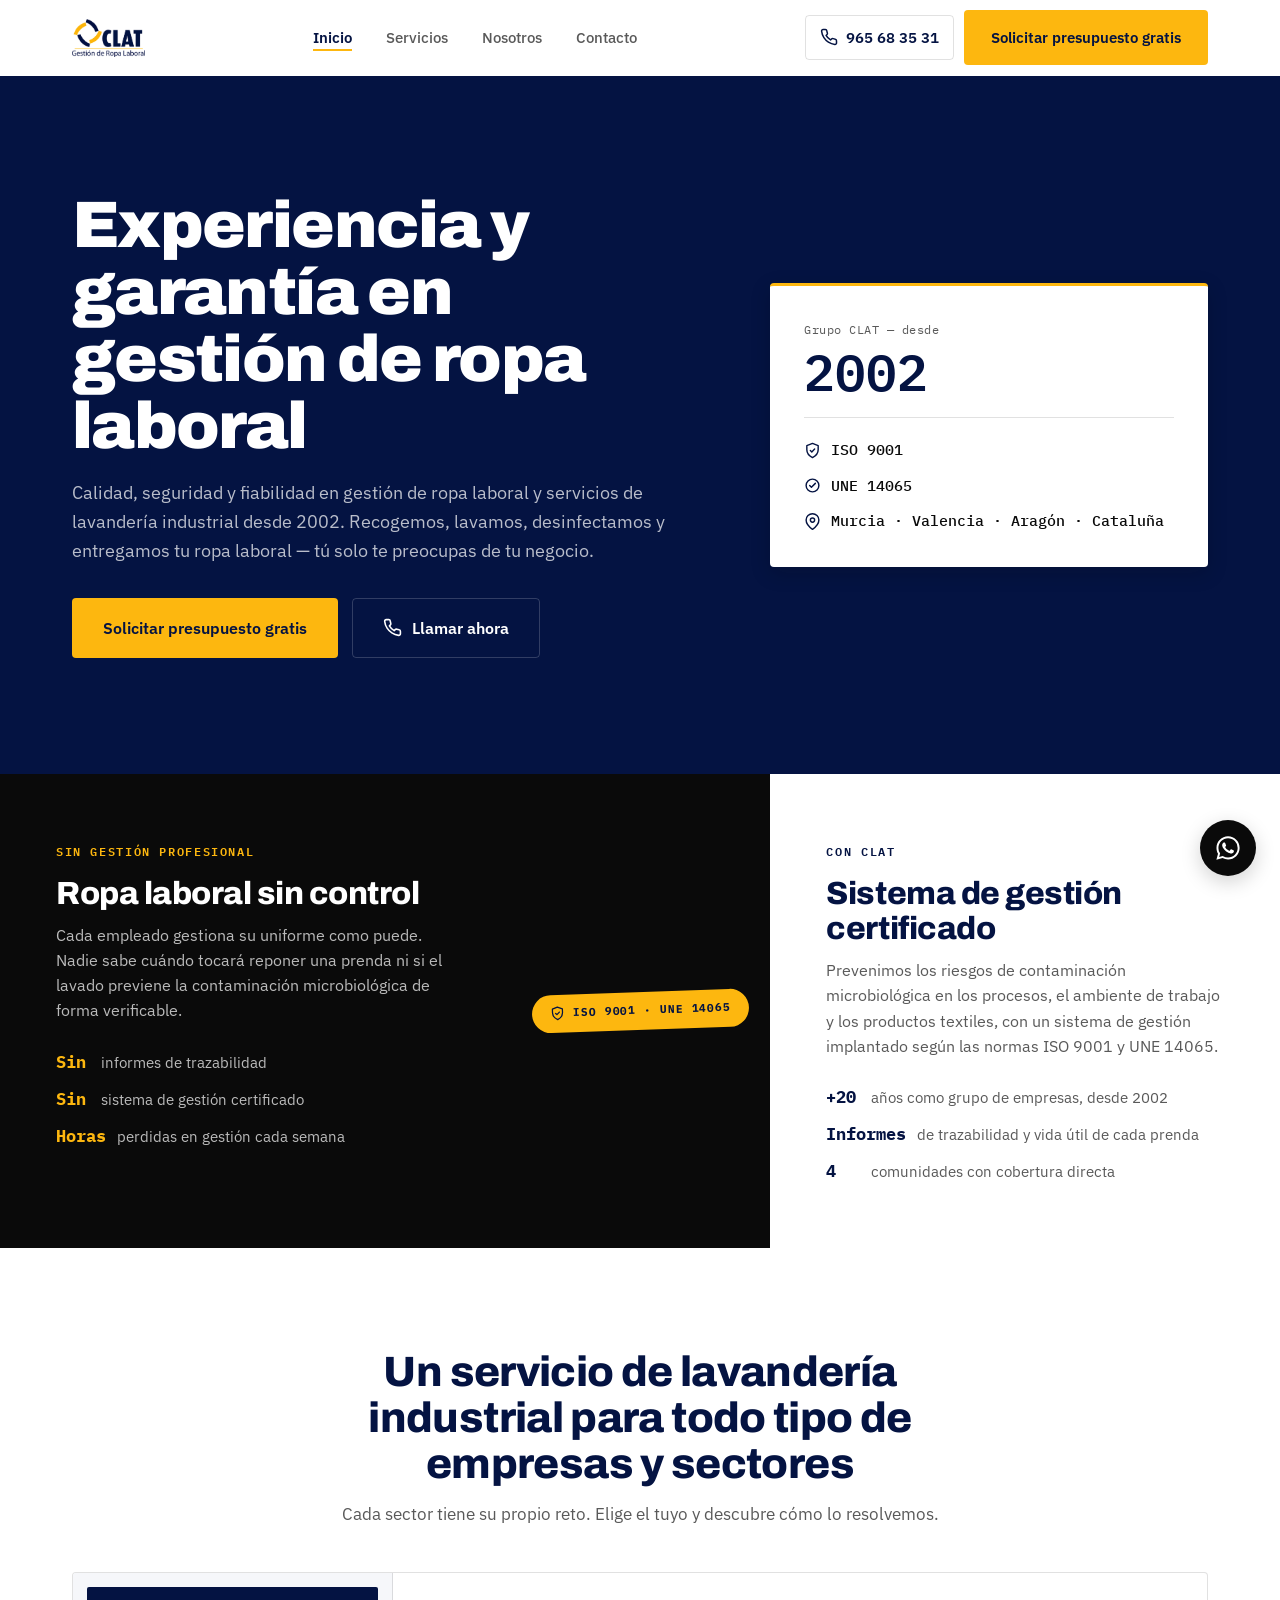
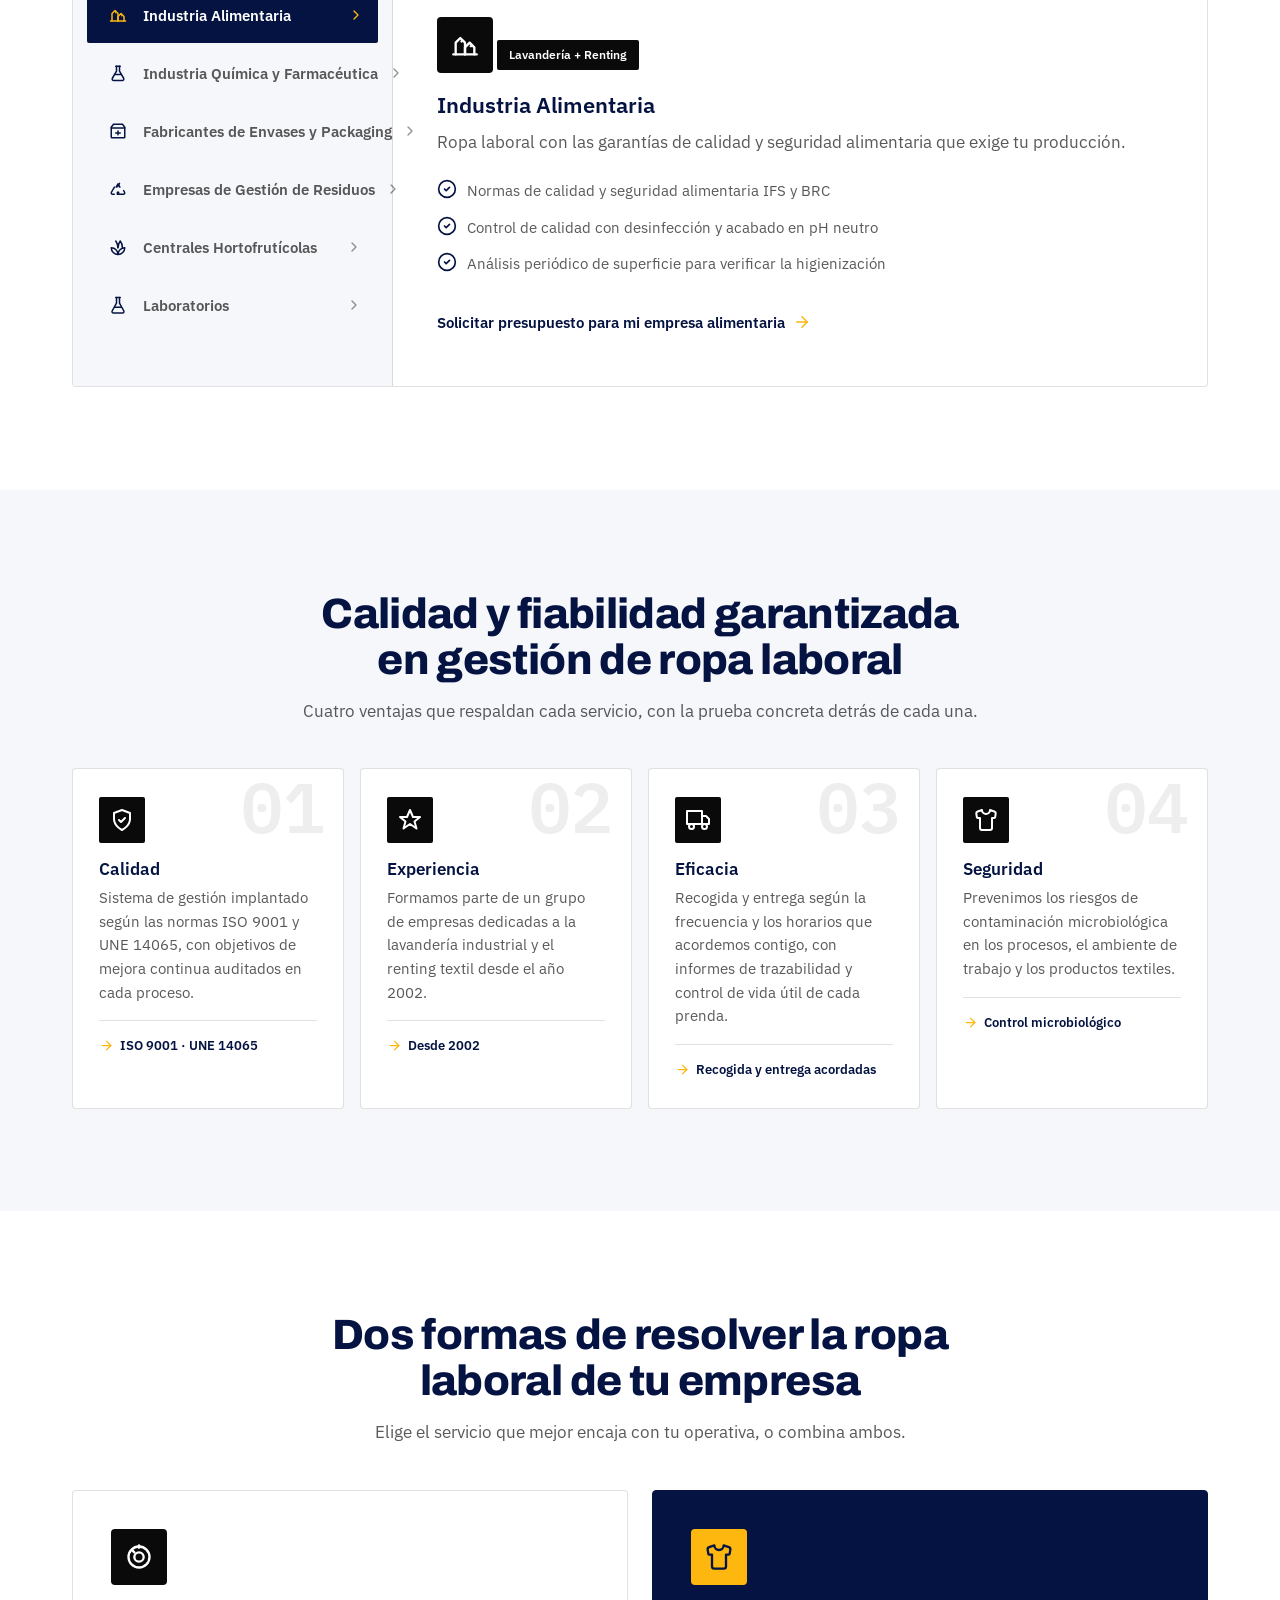
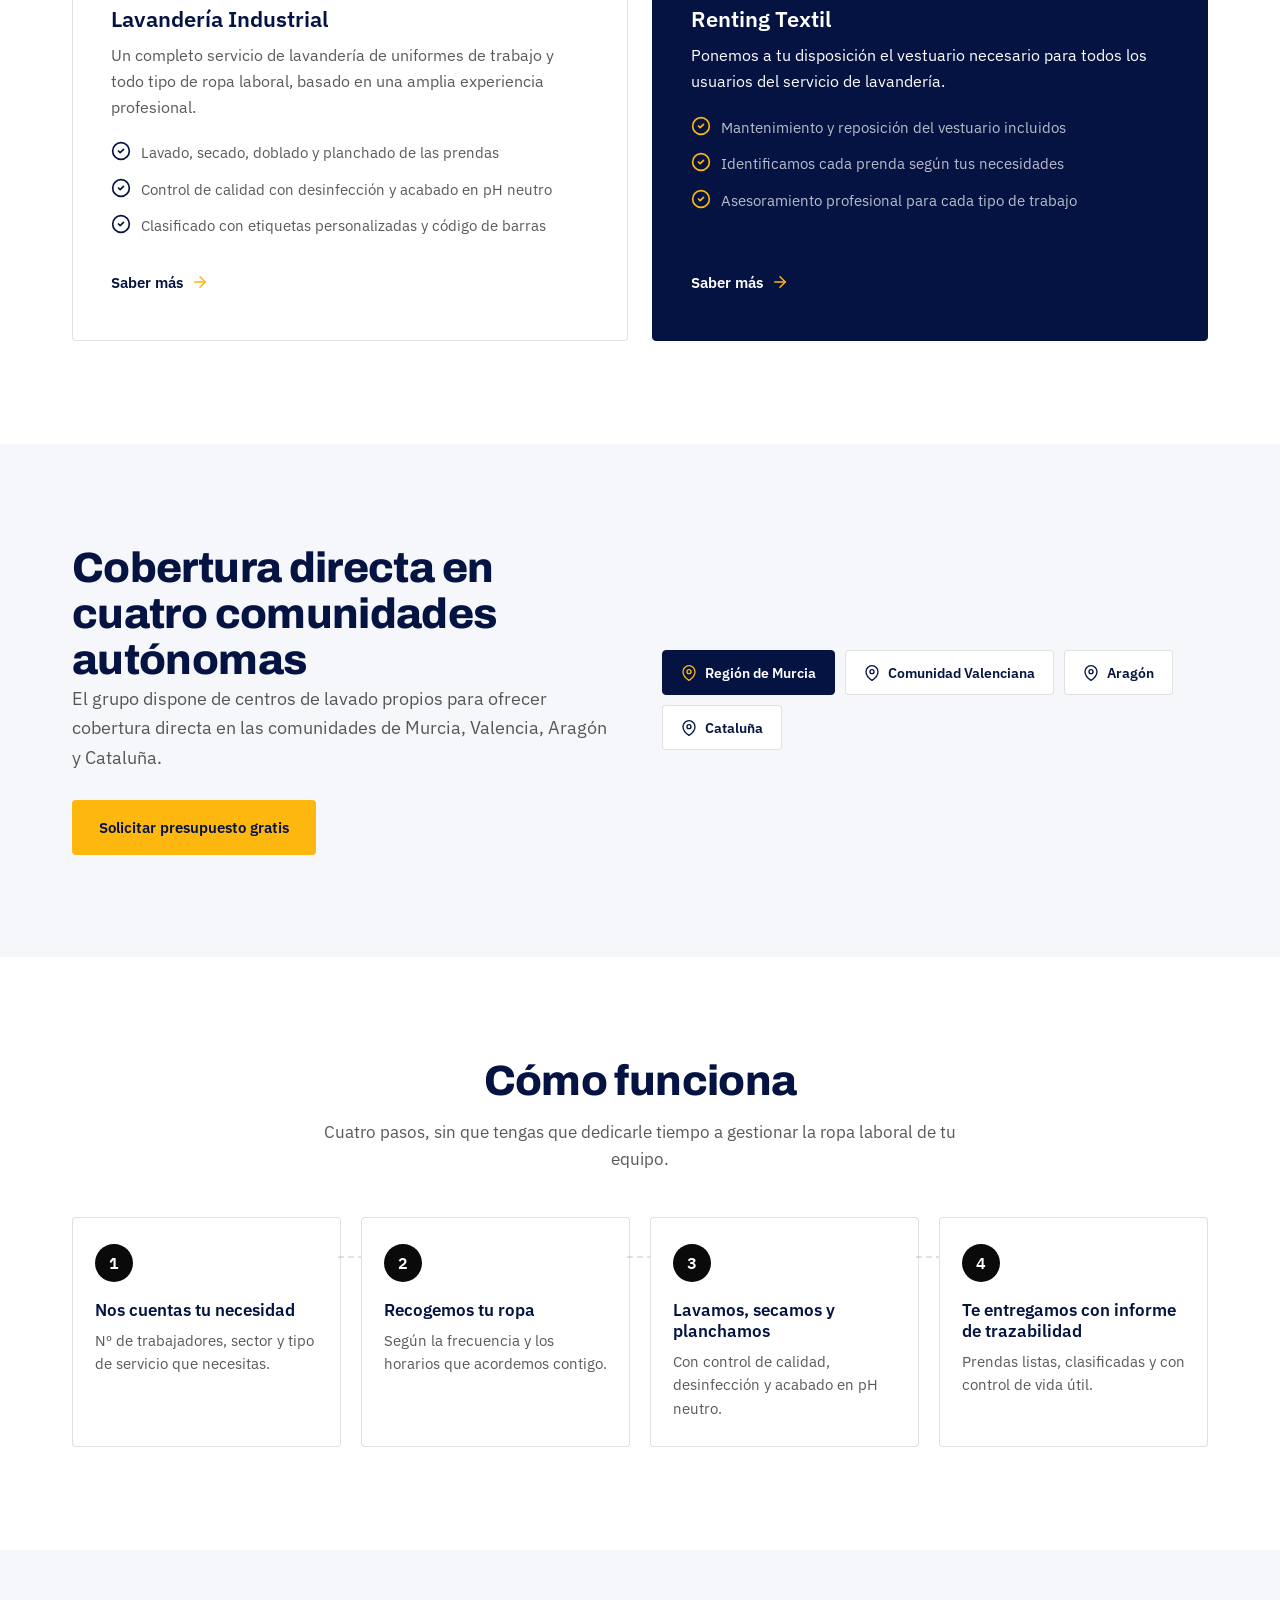
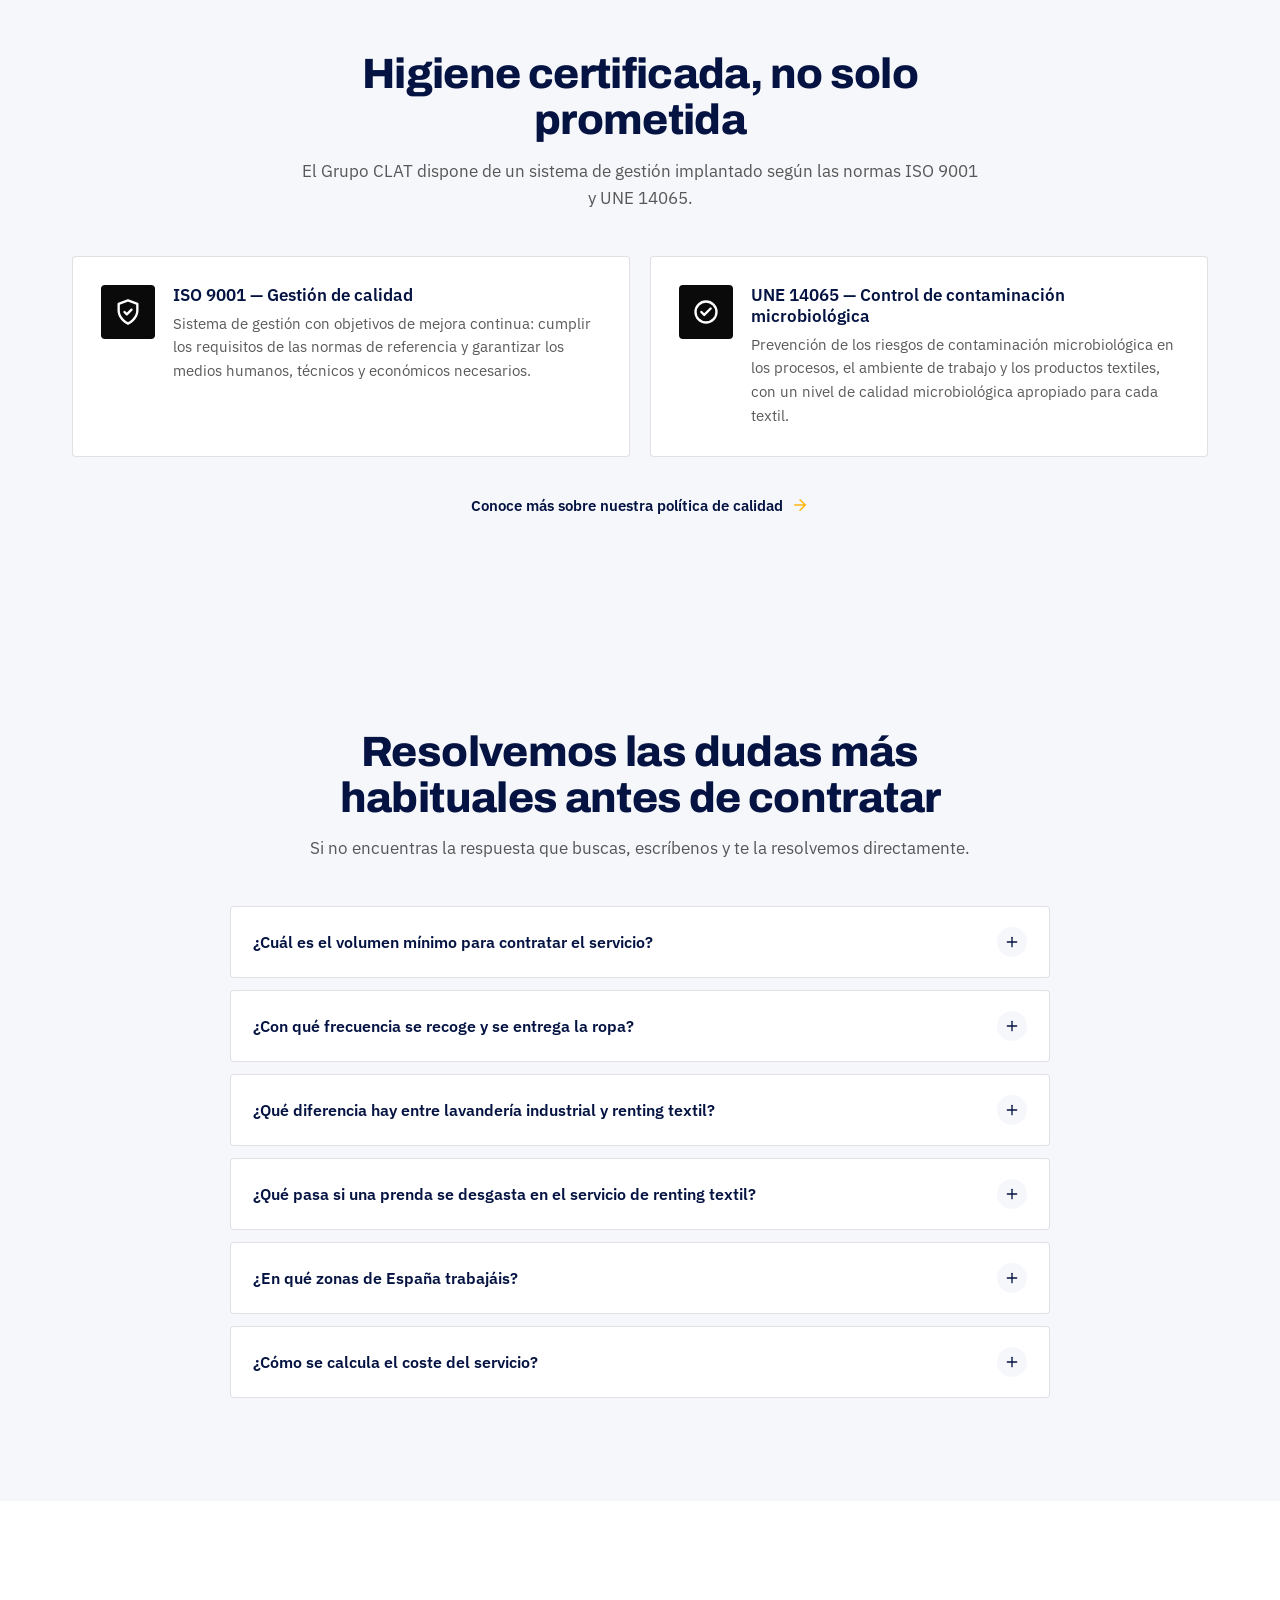
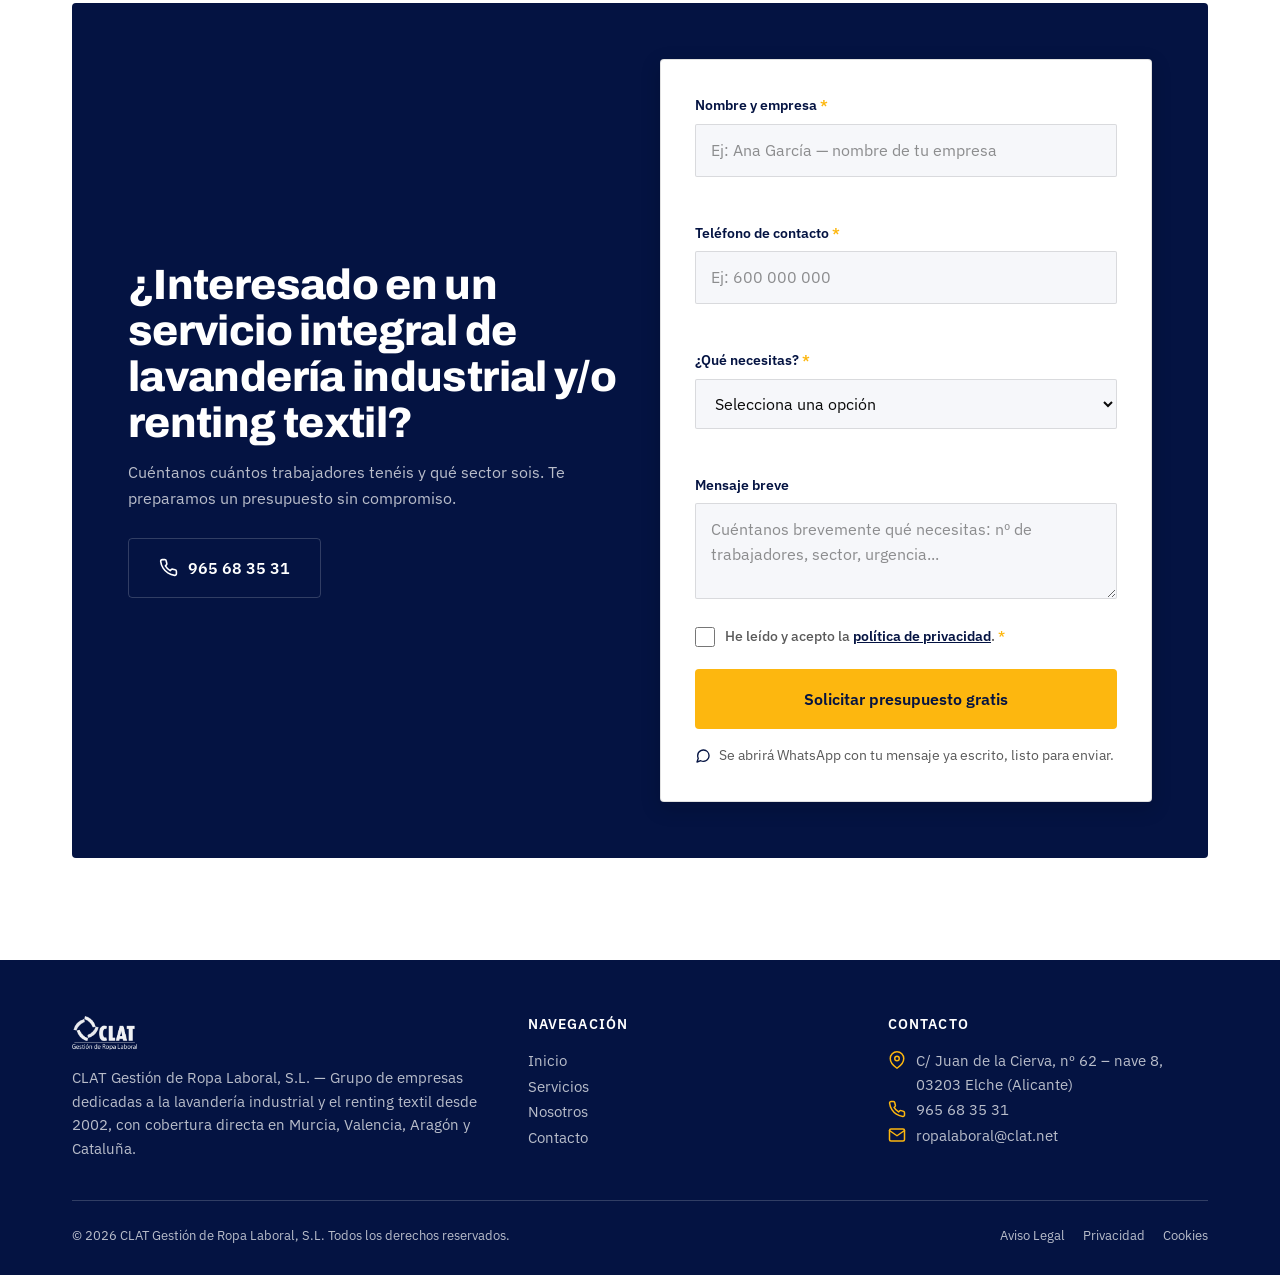
==== commit 14b3aa08: "Rediseño ultra-minimalista con paleta de marca y fotografía real Reduce la paleta a blanco, negro y " ====
--- a/index.html
+++ b/index.html
@@ -21,7 +21,7 @@
 <meta name="twitter:image" content="https://davidpinop.github.io/Clat-Ropa/images/logo-clat.png">
 <link rel="preconnect" href="https://fonts.googleapis.com">
 <link rel="preconnect" href="https://fonts.gstatic.com" crossorigin>
-<link href="https://fonts.googleapis.com/css2?family=Big+Shoulders:wght@700;800;900&amp;family=IBM+Plex+Sans:wght@400;500;600;700&amp;family=IBM+Plex+Mono:wght@400;500;600;700&amp;display=swap" rel="stylesheet">
+<link href="https://fonts.googleapis.com/css2?family=Archivo:wght@400;500;600;700;800;900&amp;family=IBM+Plex+Sans:wght@400;500;600;700&amp;family=IBM+Plex+Mono:wght@400;500;600;700&amp;display=swap" rel="stylesheet">
 <link rel="stylesheet" href="css/styles.css">
 <noscript><style>.reveal{opacity:1!important;transform:none!important}</style></noscript>
 <script type="application/ld+json">
@@ -154,28 +154,20 @@
       </div>
 
       <div class="hero-visual" aria-hidden="true">
-        <svg viewBox="0 0 400 300" preserveAspectRatio="xMidYMid slice">
-          <defs>
-            <radialGradient id="g1" cx="50%" cy="35%" r="70%">
-              <stop offset="0%" stop-color="#162D74"/>
-              <stop offset="100%" stop-color="#041342"/>
-            </radialGradient>
-          </defs>
-          <rect width="400" height="300" fill="url(#g1)"/>
-          <circle cx="200" cy="120" r="72" fill="none" stroke="rgba(255,255,255,0.14)" stroke-width="1.5"/>
-          <circle cx="200" cy="120" r="52" fill="none" stroke="#FDB70F" stroke-width="2.5" stroke-dasharray="6 8"/>
-          <path d="M175 105c0-8 6-15 14-15h22c8 0 14 7 14 15v14c0 3-2 5-5 5H180c-3 0-5-2-5-5z" fill="none" stroke="#fff" stroke-width="2.5" stroke-linejoin="round"/>
-          <path d="M181 90l6-8h26l6 8" fill="none" stroke="#fff" stroke-width="2.5" stroke-linecap="round" stroke-linejoin="round"/>
-          <circle cx="150" cy="205" r="4" fill="#FDB70F" opacity="0.8"/>
-          <circle cx="260" cy="195" r="3" fill="#fff" opacity="0.4"/>
-          <circle cx="270" cy="70" r="3" fill="#FDB70F" opacity="0.6"/>
-        </svg>
-        <div class="hero-badge">
-          <svg viewBox="0 0 24 24" fill="none" stroke="currentColor" stroke-width="2" stroke-linecap="round" stroke-linejoin="round"><path d="M9 12l2 2 4-4"/><circle cx="12" cy="12" r="10"/></svg>
-          <div>
-            <strong>Grupo CLAT desde 2002</strong>
-            <span>Lavandería industrial y renting textil</span>
-          </div>
+        <div class="credential-label">Grupo CLAT — desde</div>
+        <div class="credential-year mono">2002</div>
+        <div class="credential-divider"></div>
+        <div class="credential-row">
+          <svg viewBox="0 0 24 24" fill="none" stroke="currentColor" stroke-width="2" stroke-linecap="round" stroke-linejoin="round"><path d="M12 22s8-4 8-11V5l-8-3-8 3v6c0 7 8 11 8 11z"/><path d="M9 12l2 2 4-4"/></svg>
+          ISO 9001
+        </div>
+        <div class="credential-row">
+          <svg viewBox="0 0 24 24" fill="none" stroke="currentColor" stroke-width="2" stroke-linecap="round" stroke-linejoin="round"><circle cx="12" cy="12" r="9"/><path d="M8 12l2.5 2.5L16 9"/></svg>
+          UNE 14065
+        </div>
+        <div class="credential-row">
+          <svg viewBox="0 0 24 24" fill="none" stroke="currentColor" stroke-width="2" stroke-linecap="round" stroke-linejoin="round"><path d="M21 10c0 7-9 13-9 13s-9-6-9-13a9 9 0 0 1 18 0z"/><circle cx="12" cy="10" r="3"/></svg>
+          Murcia · Valencia · Aragón · Cataluña
         </div>
       </div>
     </div>
@@ -621,7 +613,7 @@
           <span class="faq-icon"><svg viewBox="0 0 24 24" fill="none" stroke="currentColor" stroke-width="2" stroke-linecap="round" stroke-linejoin="round"><line x1="12" y1="5" x2="12" y2="19"/><line x1="5" y1="12" x2="19" y2="12"/></svg></span>
         </button>
         <div class="faq-answer"><div class="faq-answer-inner">
-          <p>En la lavandería industrial lavamos, secamos, doblamos y planchamos la ropa que ya tiene tu empresa. En el renting textil, además, ponemos a tu disposición el vestuario necesario y nos encargamos de su mantenimiento y reposición. <a href="servicios.html" style="color:var(--gold-700); font-weight:600; text-decoration:underline">Ver la comparativa completa</a>.</p>
+          <p>En la lavandería industrial lavamos, secamos, doblamos y planchamos la ropa que ya tiene tu empresa. En el renting textil, además, ponemos a tu disposición el vestuario necesario y nos encargamos de su mantenimiento y reposición. <a href="servicios.html" style="color:var(--blue); font-weight:600; text-decoration:underline">Ver la comparativa completa</a>.</p>
         </div></div>
       </div>
       <div class="faq-item">
--- a/css/styles.css
+++ b/css/styles.css
@@ -1,76 +1,56 @@
 /* ==========================================================================
    CLAT — Gestión de Ropa Laboral y Lavandería Industrial
    ----------------------------------------------------------------------
-   Sistema de diseño anclado en el mundo material del oficio: la industria
-   textil real, no una plantilla SaaS genérica.
-
-     · Navy y dorado son de marca (extraídos del logotipo) y no se tocan.
-     · El resto de la paleta viene de la propia planta de lavandería:
-       lino recién planchado (fondo), acero de la maquinaria (líneas y
-       texto secundario), óxido de la ropa manchada (el lado "sucio" del
-       elemento firma de la web).
-     · Tipografía: Big Shoulders (letras de señalética industrial
-       troquelada) para titulares, IBM Plex Sans para el cuerpo del
-       texto, IBM Plex Mono para códigos, cifras y trazabilidad — el
-       propio alfabeto de un albarán o una etiqueta de prenda.
+   Sistema ultra-minimalista de cuatro colores, sin excepciones: blanco,
+   negro, y el azul y el dorado exactos del logotipo. Todo lo demás —
+   fondos alternos, líneas divisorias, texto secundario — es una
+   transparencia de esos cuatro, nunca un tono nuevo.
+
+     · Azul y dorado son de marca (extraídos del logotipo). No se tocan.
+     · Blanco es el campo. Negro es la tinta.
+     · Tipografía: Archivo (voz, solo en h1/h2) + IBM Plex Sans (todo lo
+       demás: cuerpo, navegación, botones, etiquetas) + IBM Plex Mono
+       (cifras, códigos, trazabilidad — el propio alfabeto de un albarán).
    ========================================================================== */
 
 :root {
-  /* Navy — marca, extraído del logotipo (#041342 = 900). No se toca. */
-  --navy-950: #020B27;
-  --navy-900: #041342;
-  --navy-800: #0B1D56;
-  --navy-700: #162D74;
-  --navy-600: #284295;
-
-  /* Gold — marca, extraído del logotipo (#FDB70F = 500). No se toca. */
-  --gold-50:  #FFF6E0;
-  --gold-100: #FBE0A0;
-  --gold-500: #FDB70F;   /* dorado exacto de marca: botones, iconos sobre fondo oscuro */
-  --gold-600: #B87A00;   /* dorado profundo: hover, foco, acentos que necesitan contraste sobre blanco */
-  --gold-700: #8A5807;   /* dorado tinta: texto y iconos legibles sobre fondo claro */
-
-  /* Óxido — el color de la mancha, la grasa, el desgaste: el lado
-     "antes" del relato de CLAT. Solo aparece en el elemento firma. */
-  --rust-500: #B5502E;
-  --rust-700: #8F3E17;
-
-  /* Acero — gris frío de la maquinaria industrial, no un gris de UI. */
-  --steel-300: #C7CDD6;
-  --steel-500: #8A94A3;
-
-  /* Lona sucia — el saco de ropa por lavar. Reservado para el elemento
-     firma (circuito sucio/limpio); el navy de marca no se usa para
-     representar el problema, solo para representar confianza. */
-  --canvas-900: #3E362B;
-
-  --ink-900: #0B1220;
-  --ink-700: #334155;
-  --ink-500: #64748B;
-
-  /* Lino — blanco cálido de ropa recién planchada, no blanco clínico. */
-  --bg: #FDFBF5;
-  --bg-soft: #EFE7D4;
-  --bg-navy-soft: #EEF3F8;
-  --border: #E1D8C0;
-
-  --success: #16A34A;
-  --error: #DC2626;
-
-  /* Typography: tres roles deliberados — señalética / lectura / trazabilidad */
-  --font-head: 'Big Shoulders', 'Arial Narrow', sans-serif;
+  /* Los cuatro colores — ni uno más. */
+  --white:  #FFFFFF;
+  --black:  #0A0A0A;
+  --blue:   #041342;   /* azul exacto de marca, extraído del logotipo */
+  --orange: #FDB70F;   /* dorado/naranja exacto de marca, extraído del logotipo */
+
+  /* Transparencias de negro — jerarquía de texto y líneas, no colores nuevos. */
+  --ink:      var(--black);
+  --ink-70:   rgba(10, 10, 10, 0.68);
+  --ink-45:   rgba(10, 10, 10, 0.45);
+  --line:     rgba(10, 10, 10, 0.12);
+  --line-soft:rgba(10, 10, 10, 0.07);
+
+  /* Transparencias de blanco — para texto y líneas sobre azul/negro. */
+  --paper-70: rgba(255, 255, 255, 0.72);
+  --paper-45: rgba(255, 255, 255, 0.45);
+  --paper-line: rgba(255, 255, 255, 0.18);
+
+  /* Fondo alterno casi imperceptible: blanco con un toque de azul, no un
+     tono nuevo — el mismo recurso que un papel ligeramente estucado. */
+  --bg: var(--white);
+  --bg-soft: #F6F7FA;
+  --border: var(--line);
+
+  /* Tipografía: tres roles, uno de ellos —el titular— usado con reserva. */
+  --font-display: 'Archivo', 'Arial Narrow', sans-serif;
   --font-body: 'IBM Plex Sans', system-ui, sans-serif;
   --font-mono: 'IBM Plex Mono', ui-monospace, monospace;
 
-  /* Spacing / radius */
-  --radius-sm: 8px;
-  --radius-md: 14px;
-  --radius-lg: 22px;
+  /* Radios: precisión editorial, no burbujas de app. */
+  --radius-sm: 2px;
+  --radius-md: 4px;
+  --radius-lg: 4px;
   --radius-full: 999px;
 
-  --shadow-sm: 0 1px 2px rgba(4, 19, 66, 0.06), 0 1px 3px rgba(4, 19, 66, 0.08);
-  --shadow-md: 0 8px 24px rgba(4, 19, 66, 0.10);
-  --shadow-lg: 0 20px 48px rgba(4, 19, 66, 0.16);
+  /* Una sola sombra, reservada a elementos que de verdad flotan sobre la página. */
+  --shadow-float: 0 6px 20px rgba(10, 10, 10, 0.18);
 
   --header-h: 76px;
   --mobile-bar-h: 68px;
@@ -97,7 +77,7 @@
 }
 body {
   font-family: var(--font-body);
-  color: var(--ink-900);
+  color: var(--ink);
   background: var(--bg);
   font-size: 16px;
   line-height: 1.6;
@@ -113,34 +93,38 @@
 ul { list-style: none; padding: 0; }
 input, textarea, select { font: inherit; color: inherit; }
 
-h1, h2, h3, h4 {
-  font-family: var(--font-head);
+h1, h2 {
+  font-family: var(--font-display);
   font-weight: 800;
-  color: var(--navy-900);
-}
-/* h1 leans all the way into the display face's origin — cut, stencilled
-   sheet-metal signage — reserved for the one or two headlines per page
-   that carry that weight. Card titles (h3/h4) stay sentence case: at
-   that size and frequency, all-caps condensed type turns into noise. */
+  color: var(--blue);
+  letter-spacing: -0.01em;
+}
+h3, h4 {
+  font-family: var(--font-body);
+  font-weight: 600;
+  color: var(--blue);
+}
+/* El titular (h1) es la única voz que se permite el peso completo: reservada
+   a una o dos frases por página. Todo lo demás habla en el mismo tono
+   contenido, para que ese titular siga siendo lo único que suena alto. */
 h1 {
-  font-size: clamp(2.6rem, 6vw + 1rem, 4.8rem);
+  font-size: clamp(2.35rem, 5vw + 1rem, 4.1rem);
   font-weight: 900;
-  line-height: 0.98;
-  letter-spacing: 0.01em;
-  text-transform: uppercase;
+  line-height: 1.02;
+  letter-spacing: -0.025em;
 }
 h2 {
-  font-size: clamp(2rem, 3.2vw + 1rem, 3rem);
-  line-height: 1.05;
-  letter-spacing: 0.005em;
-}
-h3 { font-size: clamp(1.35rem, 1.3vw + 1rem, 1.65rem); font-weight: 700; line-height: 1.2; }
-h4 { font-size: 1.15rem; font-weight: 700; line-height: 1.2; }
-
-p { color: var(--ink-700); }
-
-/* Utility face: tracking codes, counters, regulatory references — the
-   industry's own alphabet for anything that must be traceable. */
+  font-size: clamp(1.85rem, 2.8vw + 1rem, 2.65rem);
+  line-height: 1.08;
+  letter-spacing: -0.015em;
+}
+h3 { font-size: clamp(1.2rem, 1.1vw + 1rem, 1.4rem); line-height: 1.25; }
+h4 { font-size: 1.05rem; line-height: 1.25; }
+
+p { color: var(--ink-70); }
+
+/* Utility face: tracking codes, counters, regulatory references — el
+   propio alfabeto de un albarán o una etiqueta de prenda. */
 .mono {
   font-family: var(--font-mono);
   font-feature-settings: "tnum" 1;
@@ -162,8 +146,8 @@
 .section-head.center { margin-inline: auto; text-align: center; }
 .section-head p { font-size: 1.05rem; margin-top: 14px; }
 
-.text-lede { font-size: 1.15rem; color: var(--ink-700); }
-.muted { color: var(--ink-500); }
+.text-lede { font-size: 1.15rem; color: var(--ink-70); }
+.muted { color: var(--ink-70); }
 
 /* ---------------------------------- Buttons ---------------------------------- */
 .btn {
@@ -171,55 +155,43 @@
   align-items: center;
   justify-content: center;
   gap: 10px;
-  font-family: var(--font-head);
-  font-weight: 700;
-  font-size: 0.98rem;
+  font-family: var(--font-body);
+  font-weight: 600;
+  font-size: 0.96rem;
   padding: 14px 26px;
-  border-radius: var(--radius-full);
+  border-radius: var(--radius-md);
   cursor: pointer;
-  transition: transform 180ms var(--ease), box-shadow 180ms var(--ease), background-color 180ms var(--ease), border-color 180ms var(--ease), color 180ms var(--ease);
+  transition: background-color 180ms var(--ease), border-color 180ms var(--ease), color 180ms var(--ease);
   border: 1.5px solid transparent;
   min-height: 44px;
   text-align: center;
 }
-.btn:active { transform: translateY(1px); }
 .btn svg { width: 19px; height: 19px; flex-shrink: 0; transition: transform 220ms var(--ease); }
 
-/* Texto navy (no blanco) sobre fondo dorado: el dorado de marca es muy claro
-   y el blanco no alcanza el contraste mínimo — el navy sí, con amplio margen. */
+/* Texto azul (no blanco) sobre fondo naranja: el naranja de marca es muy
+   claro y el blanco no alcanza el contraste mínimo — el azul sí. */
 .btn-primary {
-  background: var(--gold-500);
-  color: var(--navy-900);
-  box-shadow: var(--shadow-sm);
-}
-.btn-primary:hover { background: var(--gold-600); box-shadow: 0 10px 24px -6px rgba(184,122,0,0.45); }
+  background: var(--orange);
+  color: var(--blue);
+}
+.btn-primary:hover { background: var(--black); color: var(--white); }
 
 .btn-secondary {
   background: transparent;
-  color: var(--navy-900);
-  border-color: var(--border);
-}
-.btn-secondary:hover { border-color: var(--navy-700); background: var(--bg-navy-soft); box-shadow: var(--shadow-sm); }
+  color: var(--blue);
+  border-color: var(--line);
+}
+.btn-secondary:hover { border-color: var(--blue); }
 
 .btn-on-dark {
-  background: rgba(255,255,255,0.06);
+  background: transparent;
   color: #fff;
-  border-color: rgba(255,255,255,0.28);
-}
-.btn-on-dark:hover { background: rgba(255,255,255,0.14); border-color: rgba(255,255,255,0.5); }
-
-/* Hover-only lifts and nudges, gated so a tap on touchscreens never leaves a
-   button/card looking "stuck" mid-lift after the finger is gone. */
-@media (hover: hover) {
-  .btn:hover { transform: translateY(-2px); }
-  .btn:hover svg { transform: translateX(2px); }
-}
-
-/* Allow full-width buttons to wrap instead of forcing their nowrap text as a
-   minimum width up through an ancestor grid/flex track — on very narrow
-   screens that was pushing the whole page wider than the viewport. */
+  border-color: var(--paper-line);
+}
+.btn-on-dark:hover { border-color: #fff; background: rgba(255,255,255,0.08); }
+
 .btn-block { width: 100%; white-space: normal; }
-.btn-lg { padding: 16px 30px; font-size: 1.03rem; }
+.btn-lg { padding: 16px 30px; font-size: 1.02rem; }
 
 .cta-row { display: flex; flex-wrap: wrap; gap: 14px; align-items: center; }
 
@@ -231,16 +203,13 @@
   height: var(--header-h);
   display: flex;
   align-items: center;
-  background: rgba(255, 255, 255, 0.9);
+  background: rgba(255, 255, 255, 0.94);
   backdrop-filter: blur(10px);
   -webkit-backdrop-filter: blur(10px);
   border-bottom: 1px solid transparent;
-  transition: box-shadow 220ms var(--ease), border-color 220ms var(--ease), background-color 220ms var(--ease);
-}
-.site-header.is-scrolled {
-  border-color: var(--border);
-  box-shadow: 0 1px 0 rgba(4,19,66,0.02), 0 12px 24px -18px rgba(4,19,66,0.25);
-}
+  transition: border-color 220ms var(--ease), background-color 220ms var(--ease);
+}
+.site-header.is-scrolled { border-color: var(--line); }
 .site-header .container {
   display: flex;
   align-items: center;
@@ -248,38 +217,50 @@
   gap: 24px;
 }
 .brand { display: flex; align-items: center; gap: 10px; cursor: pointer; }
-.brand img { height: 40px; width: auto; }
+.brand img { height: 38px; width: auto; }
 
 .main-nav { display: none; }
-.main-nav ul { display: flex; align-items: center; gap: 4px; }
+.main-nav ul { display: flex; align-items: center; gap: 6px; }
 .main-nav a {
-  font-family: var(--font-head);
-  font-weight: 600;
+  position: relative;
+  font-weight: 500;
   font-size: 0.95rem;
-  color: var(--ink-700);
-  padding: 10px 16px;
-  border-radius: var(--radius-full);
-  transition: background-color 180ms var(--ease), color 180ms var(--ease);
-}
-.main-nav a:hover { background: var(--bg-navy-soft); color: var(--navy-900); }
-.main-nav a.is-active { color: var(--navy-900); background: var(--bg-navy-soft); }
+  color: var(--ink-70);
+  padding: 10px 14px;
+  transition: color 180ms var(--ease);
+}
+.main-nav a::after {
+  content: '';
+  position: absolute;
+  left: 14px;
+  right: 14px;
+  bottom: 6px;
+  height: 2px;
+  background: var(--orange);
+  transform: scaleX(0);
+  transform-origin: left;
+  transition: transform 220ms var(--ease);
+}
+.main-nav a:hover { color: var(--blue); }
+.main-nav a:hover::after { transform: scaleX(1); }
+.main-nav a.is-active { color: var(--blue); font-weight: 600; }
+.main-nav a.is-active::after { transform: scaleX(1); }
 
 .header-actions { display: none; align-items: center; gap: 10px; }
 .header-tel {
   display: inline-flex;
   align-items: center;
   gap: 8px;
-  font-family: var(--font-head);
-  font-weight: 700;
+  font-weight: 600;
   font-size: 0.92rem;
-  color: var(--navy-900);
+  color: var(--blue);
   padding: 10px 14px;
-  border-radius: var(--radius-full);
-  border: 1.5px solid var(--border);
-  transition: border-color 180ms var(--ease), background-color 180ms var(--ease);
-}
-.header-tel:hover { border-color: var(--navy-700); background: var(--bg-navy-soft); }
-.header-tel svg { width: 18px; height: 18px; color: var(--gold-700); }
+  border-radius: var(--radius-md);
+  border: 1.5px solid var(--line);
+  transition: border-color 180ms var(--ease);
+}
+.header-tel:hover { border-color: var(--blue); }
+.header-tel svg { width: 18px; height: 18px; color: var(--blue); }
 
 @media (min-width: 1024px) {
   .main-nav { display: block; }
@@ -294,7 +275,7 @@
   height: 44px;
   border-radius: var(--radius-sm);
   cursor: pointer;
-  color: var(--navy-900);
+  color: var(--blue);
 }
 .menu-toggle svg { width: 26px; height: 26px; }
 .menu-toggle .icon-close { display: none; }
@@ -313,17 +294,16 @@
   transition: opacity 220ms var(--ease), transform 220ms var(--ease), visibility 220ms;
 }
 .mobile-menu.is-open { opacity: 1; visibility: visible; transform: translateY(0); }
-.mobile-menu ul { display: flex; flex-direction: column; gap: 4px; margin-bottom: 24px; }
+.mobile-menu ul { display: flex; flex-direction: column; gap: 2px; margin-bottom: 24px; }
 .mobile-menu a {
   display: block;
-  font-family: var(--font-head);
-  font-weight: 700;
-  font-size: 1.15rem;
-  color: var(--navy-900);
-  padding: 14px 6px;
-  border-bottom: 1px solid var(--border);
-}
-.mobile-menu a.is-active { color: var(--gold-700); }
+  font-weight: 600;
+  font-size: 1.1rem;
+  color: var(--blue);
+  padding: 15px 6px;
+  border-bottom: 1px solid var(--line);
+}
+.mobile-menu a.is-active { color: var(--orange); }
 .mobile-menu .header-tel { justify-content: center; width: 100%; padding: 14px; margin-bottom: 12px; }
 
 body.menu-open { overflow: hidden; }
@@ -332,18 +312,10 @@
 /* ---------------------------------- Hero ---------------------------------- */
 .hero {
   position: relative;
-  background: radial-gradient(1200px 600px at 85% -10%, rgba(253,183,15,0.14), transparent 60%), linear-gradient(180deg, var(--navy-950) 0%, var(--navy-900) 55%, var(--navy-800) 100%);
+  background: var(--blue);
   color: #fff;
   padding-block: clamp(56px, 10vw, 116px);
   overflow: hidden;
-}
-.hero::after {
-  content: '';
-  position: absolute;
-  inset: 0;
-  background-image:
-    repeating-linear-gradient(45deg, rgba(255,255,255,0.035) 0 2px, transparent 2px 26px);
-  pointer-events: none;
 }
 .hero .container { position: relative; z-index: 1; }
 .hero-grid {
@@ -352,15 +324,12 @@
   align-items: center;
 }
 .hero-grid > * { min-width: 0; }
-@media (min-width: 1024px) { .hero-grid { grid-template-columns: 1.05fr 0.85fr; gap: 56px; } }
+@media (min-width: 1024px) { .hero-grid { grid-template-columns: 1.1fr 0.75fr; gap: 56px; } }
 
 .hero h1 { color: #fff; }
-.hero .text-lede { color: rgba(255,255,255,0.82); max-width: 54ch; margin-top: 18px; }
+.hero .text-lede { color: var(--paper-70); max-width: 54ch; margin-top: 18px; }
 .hero .cta-row { margin-top: 32px; }
 
-/* First-impression entrance: hero content cascades in on load (not on
-   scroll — it's already in view), since the first few seconds are what a
-   B2B visitor uses to judge credibility before reading anything. */
 @keyframes heroFadeUp {
   from { opacity: 0; transform: translateY(16px); }
   to { opacity: 1; transform: translateY(0); }
@@ -376,43 +345,44 @@
   .hero h1, .hero .text-lede, .hero .cta-row, .hero-visual { animation: none; }
 }
 
+/* La "tarjeta de credencial": blanca, exacta, sin ilustración — el único
+   objeto que se posa sobre el azul del hero, como un documento real. */
 .hero-visual {
   position: relative;
-  border-radius: var(--radius-lg);
-  overflow: hidden;
-  aspect-ratio: 4/3;
-  background: linear-gradient(155deg, var(--navy-700), var(--navy-800));
-  border: 1px solid rgba(255,255,255,0.12);
-  box-shadow: var(--shadow-lg);
-}
-.hero-visual svg { position: absolute; inset: 0; width: 100%; height: 100%; }
-.hero-badge {
-  position: absolute;
-  left: 20px;
-  bottom: 20px;
-  right: 20px;
-  display: flex;
-  align-items: center;
-  gap: 12px;
-  background: rgba(4, 19, 66, 0.72);
-  backdrop-filter: blur(8px);
-  border: 1px solid rgba(255,255,255,0.14);
+  background: var(--white);
   border-radius: var(--radius-md);
-  padding: 14px 16px;
-}
-.hero-badge svg { width: 22px; height: 22px; color: var(--gold-500); flex-shrink: 0; }
-.hero-badge strong { display: block; font-family: var(--font-head); font-size: 0.92rem; }
-.hero-badge span { display: block; font-size: 0.82rem; color: rgba(255,255,255,0.72); }
+  padding: clamp(24px, 3vw, 34px);
+  box-shadow: var(--shadow-float);
+  border-top: 3px solid var(--orange);
+}
+.hero-visual .credential-label {
+  font-family: var(--font-mono);
+  font-size: 0.78rem;
+  color: var(--ink-70);
+  letter-spacing: 0.04em;
+  margin-bottom: 6px;
+}
+.hero-visual .credential-year {
+  font-family: var(--font-mono);
+  font-weight: 600;
+  font-size: clamp(2.6rem, 4vw, 3.4rem);
+  color: var(--blue);
+  line-height: 1;
+}
+.hero-visual .credential-divider { height: 1px; background: var(--line); margin-block: 20px; }
+.hero-visual .credential-row { display: flex; align-items: center; gap: 10px; font-family: var(--font-mono); font-size: 0.92rem; color: var(--ink); font-weight: 500; }
+.hero-visual .credential-row + .credential-row { margin-top: 12px; }
+.hero-visual .credential-row svg { width: 17px; height: 17px; color: var(--blue); flex-shrink: 0; }
 
 /* ---------------------------------- Barrera Sanitaria (signature element) ----------------------------------
-   La UNE-EN 14065 exige separar físicamente el circuito de ropa sucia
-   del circuito de ropa limpia dentro de la planta — es la garantía de
-   higiene real detrás de "trazabilidad" y "certificado". En vez de una
-   fila de cifras genérica, ese mecanismo se convierte en la imagen de
-   apertura de la web: la misma barrera, hecha diagrama. */
+   La UNE 14065 exige separar físicamente el circuito de ropa sucia del
+   circuito de ropa limpia dentro de la planta. Con la paleta reducida a
+   blanco y negro, esa barrera se vuelve literal: un panel negro (sin
+   control) y un panel blanco (certificado), cosidos por un único sello
+   naranja — el mismo gesto que un sello de auditoría real. */
 .barrier-split {
   display: grid;
-  background: var(--bg-soft);
+  background: var(--black);
 }
 @media (min-width: 900px) { .barrier-split { grid-template-columns: 1fr auto 1fr; align-items: stretch; } }
 
@@ -423,16 +393,12 @@
 }
 
 .barrier-side.is-sucio {
-  background:
-    repeating-linear-gradient(135deg, rgba(181,80,46,0.16) 0 2px, transparent 2px 15px),
-    var(--canvas-900);
-  color: rgba(255,255,255,0.82);
+  background: var(--black);
+  color: var(--paper-70);
 }
 .barrier-side.is-limpio {
-  background:
-    repeating-linear-gradient(0deg, rgba(4,19,66,0.045) 0 1px, transparent 1px 25px),
-    var(--bg);
-  color: var(--ink-700);
+  background: var(--white);
+  color: var(--ink-70);
 }
 
 .barrier-label {
@@ -444,14 +410,16 @@
   text-transform: uppercase;
   margin-bottom: 14px;
 }
-.barrier-side.is-sucio .barrier-label { color: var(--rust-500); }
-.barrier-side.is-limpio .barrier-label { color: var(--gold-700); }
-
-.barrier-side h2 { font-size: clamp(1.6rem, 2vw + 1rem, 2.1rem); line-height: 1.08; }
+/* El naranja solo pasa el mínimo de contraste sobre negro, no sobre blanco:
+   el lado "limpio" usa azul para la etiqueta en su lugar. */
+.barrier-side.is-sucio .barrier-label { color: var(--orange); }
+.barrier-side.is-limpio .barrier-label { color: var(--blue); }
+
+.barrier-side h2 { font-size: clamp(1.55rem, 2vw + 1rem, 2rem); line-height: 1.1; }
 .barrier-side.is-sucio h2 { color: #fff; }
-.barrier-side.is-limpio h2 { color: var(--navy-900); }
+.barrier-side.is-limpio h2 { color: var(--blue); }
 .barrier-side p.barrier-copy { margin-top: 12px; max-width: 42ch; font-size: 0.98rem; }
-.barrier-side.is-sucio p.barrier-copy { color: rgba(255,255,255,0.72); }
+.barrier-side.is-sucio p.barrier-copy { color: var(--paper-70); }
 
 .barrier-facts { margin-top: 26px; display: flex; flex-direction: column; gap: 13px; }
 .barrier-fact { display: flex; align-items: baseline; gap: 11px; font-size: 0.95rem; }
@@ -463,29 +431,21 @@
   flex-shrink: 0;
   line-height: 1.3;
 }
-.barrier-side.is-sucio .fact-mark { color: var(--rust-500); }
-.barrier-side.is-limpio .fact-mark { color: var(--gold-700); }
-.barrier-side.is-sucio .barrier-fact span:last-child { color: rgba(255,255,255,0.78); }
-.barrier-side.is-limpio .barrier-fact span:last-child { color: var(--ink-700); }
-
-/* The stamp column doubles as the "seam" — a perforated strip between
-   the two circuits, exactly where the plant's own sanitary barrier
-   would sit. On mobile the grid collapses to one column and the three
-   pieces simply stack sucio → seam → limpio, in that reading order. */
+.barrier-side.is-sucio .fact-mark { color: var(--orange); }
+.barrier-side.is-limpio .fact-mark { color: var(--blue); }
+.barrier-side.is-sucio .barrier-fact span:last-child { color: var(--paper-70); }
+.barrier-side.is-limpio .barrier-fact span:last-child { color: var(--ink-70); }
+
 .barrier-seam {
   position: relative;
   display: flex;
   align-items: center;
   justify-content: center;
   padding: 22px 0;
-  background: var(--bg-soft);
+  background: var(--black);
 }
 @media (min-width: 900px) {
-  .barrier-seam {
-    padding-inline: 22px;
-    border-left: 2px dashed var(--border);
-    border-right: 2px dashed var(--border);
-  }
+  .barrier-seam { padding-inline: 22px; }
 }
 .barrier-stamp {
   display: inline-flex;
@@ -496,25 +456,22 @@
   font-weight: 700;
   letter-spacing: 0.08em;
   text-transform: uppercase;
-  color: var(--navy-900);
-  background: var(--bg);
-  border: 1.5px solid var(--navy-900);
+  color: var(--blue);
+  background: var(--orange);
   border-radius: var(--radius-full);
   padding: 10px 18px;
   text-align: center;
-  box-shadow: var(--shadow-sm);
-  transform: rotate(-3deg);
-}
-.barrier-stamp svg { width: 15px; height: 15px; flex-shrink: 0; color: var(--gold-600); }
+  transform: rotate(-2deg);
+}
+.barrier-stamp svg { width: 15px; height: 15px; flex-shrink: 0; color: var(--blue); }
 
 /* ---------------------------------- Sector explorer (tabbed solutions-by-industry) ---------------------------------- */
 .sector-explorer {
   display: grid;
   background: #fff;
-  border: 1px solid var(--border);
+  border: 1px solid var(--line);
   border-radius: var(--radius-lg);
   overflow: hidden;
-  box-shadow: var(--shadow-sm);
 }
 @media (min-width: 1024px) { .sector-explorer { grid-template-columns: 320px 1fr; } }
 
@@ -537,7 +494,7 @@
     overflow-x: visible;
     padding: 14px;
     gap: 2px;
-    border-right: 1px solid var(--border);
+    border-right: 1px solid var(--line);
   }
 }
 
@@ -545,7 +502,7 @@
   position: absolute;
   top: 0;
   left: 0;
-  background: var(--navy-900);
+  background: var(--blue);
   border-radius: var(--radius-sm);
   transition: transform 340ms var(--ease), width 340ms var(--ease), height 340ms var(--ease);
   z-index: 0;
@@ -564,38 +521,36 @@
   border-radius: var(--radius-sm);
   white-space: nowrap;
   flex-shrink: 0;
-  font-family: var(--font-head);
-  font-weight: 700;
+  font-weight: 600;
   font-size: 0.92rem;
-  color: var(--ink-700);
+  color: var(--ink-70);
   cursor: pointer;
   transition: color 260ms var(--ease), background-color 260ms var(--ease);
 }
 .sector-tab-icon {
   display: inline-flex; align-items: center; justify-content: center;
   width: 30px; height: 30px; flex-shrink: 0;
-  color: var(--gold-700);
+  color: var(--blue);
   transition: color 260ms var(--ease);
 }
 .sector-tab-icon svg { width: 18px; height: 18px; }
 .sector-tab-label { flex: 1; text-align: left; }
 .sector-tab-arrow {
   width: 16px; height: 16px; flex-shrink: 0;
-  color: var(--ink-500);
+  color: var(--ink-45);
   display: none;
   transition: transform 260ms var(--ease), color 260ms var(--ease);
 }
 @media (min-width: 1024px) { .sector-tab-arrow { display: block; } }
 
-.sector-tab.is-active { background: var(--navy-900); color: #fff; }
-.sector-tab.is-active .sector-tab-icon { color: var(--gold-500); }
-.sector-tab.is-active .sector-tab-arrow { color: var(--gold-500); transform: translateX(2px); }
+.sector-tab.is-active { background: var(--blue); color: #fff; }
+.sector-tab.is-active .sector-tab-icon { color: var(--orange); }
+.sector-tab.is-active .sector-tab-arrow { color: var(--orange); transform: translateX(2px); }
 @media (min-width: 1024px) {
-  /* On desktop the sliding indicator supplies the highlight background instead of each tab's own. */
   .sector-tab.is-active { background: transparent; }
 }
 @media (hover: hover) {
-  .sector-tab:not(.is-active):hover { color: var(--navy-900); background: var(--bg-navy-soft); }
+  .sector-tab:not(.is-active):hover { color: var(--blue); background: var(--bg-soft); }
 }
 
 .sector-panels { position: relative; padding: clamp(26px, 4vw, 44px); }
@@ -611,7 +566,7 @@
 .sector-panel-icon {
   display: inline-flex; align-items: center; justify-content: center;
   width: 56px; height: 56px; border-radius: var(--radius-md);
-  background: var(--navy-900); color: var(--gold-500);
+  background: var(--black); color: var(--white);
   margin-bottom: 18px;
 }
 .sector-panel-icon svg { width: 28px; height: 28px; }
@@ -621,44 +576,34 @@
 .sector-panel-item .check-list { margin-bottom: 26px; }
 
 /* ---------------------------------- Why CLAT / differentiators (bento) ---------------------------------- */
-.reasons-bento {
-  display: grid;
-  grid-template-columns: repeat(2, 1fr);
-  gap: 16px;
-}
+.reasons-bento { display: grid; grid-template-columns: repeat(2, 1fr); gap: 16px; }
 @media (min-width: 640px) { .reasons-bento { grid-template-columns: repeat(4, 1fr); } }
+.reasons-bento-4 { grid-template-columns: repeat(2, 1fr); }
+@media (min-width: 640px) { .reasons-bento-4 { grid-template-columns: repeat(4, 1fr); } }
 
 .reason-bento-card {
   position: relative;
-  grid-column: span 2;
   background: #fff;
-  border: 1px solid var(--border);
+  border: 1px solid var(--line);
   border-radius: var(--radius-lg);
   padding: 28px 26px;
   overflow: hidden;
   display: flex;
   flex-direction: column;
   min-height: 210px;
-  transition: background-color 340ms var(--ease), border-color 340ms var(--ease), box-shadow 340ms var(--ease);
-}
-@media (min-width: 640px) { .reason-bento-card { grid-column: span 2; } }
-@media (min-width: 640px) { .reason-bento-card.is-wide { grid-column: span 2; } }
-@media (min-width: 900px) {
-  .reason-bento-card { grid-column: span 1; }
-  .reason-bento-card.is-wide { grid-column: span 2; }
-}
-
-/* Large ghost numeral in the background — a cheap, very editorial touch that
-   reads as intentional design rather than "just another icon grid". */
+  transition: background-color 340ms var(--ease), border-color 340ms var(--ease);
+}
+
+/* Cifra fantasma de fondo — un recurso editorial barato pero eficaz. */
 .reason-number {
   position: absolute;
   top: 2px;
   right: 18px;
-  font-family: var(--font-head);
-  font-weight: 800;
-  font-size: 4.75rem;
+  font-family: var(--font-mono);
+  font-weight: 600;
+  font-size: 4.4rem;
   line-height: 1;
-  color: var(--bg-soft);
+  color: var(--line-soft);
   z-index: 0;
   pointer-events: none;
   transition: color 340ms var(--ease);
@@ -672,81 +617,70 @@
 .reason-bento-card .reason-icon {
   display: inline-flex; align-items: center; justify-content: center;
   width: 46px; height: 46px; border-radius: var(--radius-sm);
-  background: var(--navy-900); color: var(--gold-500);
+  background: var(--black); color: var(--white);
   margin-bottom: 16px;
   transition: background-color 340ms var(--ease);
 }
 .reason-bento-card .reason-icon svg { width: 24px; height: 24px; }
 .reason-bento-card h3 { font-size: 1.05rem; margin-bottom: 6px; transition: color 340ms var(--ease); }
 .reason-bento-card p { font-size: 0.92rem; transition: color 340ms var(--ease); }
-.reason-bento-card.is-wide p { max-width: 46ch; }
 
 .reason-proof {
   display: inline-flex; align-items: center; gap: 6px;
   margin-top: 16px;
   padding-top: 14px;
-  border-top: 1px solid var(--border);
-  font-family: var(--font-head); font-weight: 700; font-size: 0.82rem;
-  color: var(--gold-700);
+  border-top: 1px solid var(--line);
+  font-weight: 600; font-size: 0.82rem;
+  color: var(--blue);
   transition: color 340ms var(--ease), border-color 340ms var(--ease);
 }
-.reason-proof svg { width: 15px; height: 15px; flex-shrink: 0; }
-
-/* Resting state already shows the proof line (mobile has no hover to reveal
-   it on) — desktop additionally inverts the whole card for a bolder,
-   discovery-style moment when the pointer actually hovers over it. */
+.reason-proof svg { width: 15px; height: 15px; flex-shrink: 0; color: var(--orange); }
+
 @media (hover: hover) {
-  .reason-bento-card:hover {
-    background: var(--navy-900);
-    border-color: var(--navy-900);
-    box-shadow: var(--shadow-lg);
-  }
-  .reason-bento-card:hover .reason-number { color: rgba(255,255,255,0.05); }
-  .reason-bento-card:hover .reason-icon { background: rgba(253,183,15,0.16); }
-  .reason-bento-card:hover h4 { color: #fff; }
-  .reason-bento-card:hover p { color: rgba(255,255,255,0.78); }
-  .reason-bento-card:hover .reason-proof { color: var(--gold-500); border-top-color: rgba(255,255,255,0.16); }
+  .reason-bento-card:hover { background: var(--blue); border-color: var(--blue); }
+  .reason-bento-card:hover .reason-number { color: var(--paper-line); }
+  .reason-bento-card:hover .reason-icon { background: var(--orange); color: var(--blue); }
+  .reason-bento-card:hover h3 { color: #fff; }
+  .reason-bento-card:hover p { color: var(--paper-70); }
+  .reason-bento-card:hover .reason-proof { color: var(--orange); border-top-color: var(--paper-line); }
+  .reason-bento-card:hover .reason-proof svg { color: var(--orange); }
 }
 
 /* ---------------------------------- Coverage / zones ---------------------------------- */
 .zone-chip-row { display: flex; flex-wrap: wrap; gap: 10px; }
 .zone-chip {
   display: inline-flex; align-items: center; gap: 8px;
-  font-family: var(--font-head); font-weight: 700; font-size: 0.9rem;
-  color: var(--navy-900);
-  background: #fff; border: 1.5px solid var(--border);
-  padding: 10px 18px; border-radius: var(--radius-full);
-  transition: border-color 200ms var(--ease), box-shadow 200ms var(--ease);
-}
-.zone-chip svg { width: 16px; height: 16px; color: var(--gold-700); flex-shrink: 0; }
-.zone-chip:hover { border-color: var(--gold-100); box-shadow: var(--shadow-sm); }
-.zone-chip.is-hq { background: var(--navy-900); color: #fff; border-color: var(--navy-900); }
-.zone-chip.is-hq svg { color: var(--gold-500); }
+  font-weight: 600; font-size: 0.9rem;
+  color: var(--blue);
+  background: #fff; border: 1.5px solid var(--line);
+  padding: 10px 18px; border-radius: var(--radius-md);
+  transition: border-color 200ms var(--ease);
+}
+.zone-chip svg { width: 16px; height: 16px; color: var(--blue); flex-shrink: 0; }
+.zone-chip:hover { border-color: var(--blue); }
+.zone-chip.is-hq { background: var(--blue); color: #fff; border-color: var(--blue); }
+.zone-chip.is-hq svg { color: var(--orange); }
 
 /* ---------------------------------- Services ---------------------------------- */
-.service-grid {
-  display: grid;
-  gap: 24px;
-}
+.service-grid { display: grid; gap: 24px; }
 @media (min-width: 900px) { .service-grid { grid-template-columns: 1fr 1fr; } }
 
 .service-card {
   background: #fff;
-  border: 1px solid var(--border);
+  border: 1px solid var(--line);
   border-radius: var(--radius-lg);
   padding: clamp(28px, 3vw, 40px);
-  box-shadow: var(--shadow-sm);
   display: flex;
   flex-direction: column;
-  transition: box-shadow 220ms var(--ease), transform 220ms var(--ease);
-}
-.service-card:hover { box-shadow: var(--shadow-md); }
-@media (hover: hover) { .service-card:hover { transform: translateY(-2px); } }
-.service-card.is-dark { background: var(--navy-900); border-color: var(--navy-900); color: #fff; }
+  transition: border-color 220ms var(--ease);
+}
+.service-card:hover { border-color: var(--blue); }
+.service-card.is-dark { background: var(--blue); border-color: var(--blue); color: #fff; }
+.service-card.is-dark:hover { border-color: var(--orange); }
 .service-card.is-dark h3, .service-card.is-dark p { color: #fff; }
-.service-card.is-dark .service-icon { background: rgba(253,183,15,0.16); color: var(--gold-500); }
-.service-card.is-dark .check-list li { color: rgba(255,255,255,0.86); }
-.service-card.is-dark .check-list svg { color: var(--gold-500); }
+.service-card.is-dark .service-icon { background: var(--orange); color: var(--blue); }
+.service-card.is-dark .check-list li { color: var(--paper-70); }
+.service-card.is-dark .check-list svg { color: var(--orange); }
 
 .service-icon {
   display: inline-flex;
@@ -755,8 +689,8 @@
   width: 56px;
   height: 56px;
   border-radius: var(--radius-md);
-  background: var(--gold-50);
-  color: var(--gold-700);
+  background: var(--black);
+  color: var(--white);
   margin-bottom: 20px;
 }
 .service-icon svg { width: 28px; height: 28px; }
@@ -765,37 +699,32 @@
 .service-card p.desc { margin-bottom: 20px; }
 
 .check-list { display: flex; flex-direction: column; gap: 12px; margin-bottom: 24px; }
-.check-list li { display: flex; align-items: flex-start; gap: 10px; font-size: 0.96rem; color: var(--ink-700); }
-.check-list svg { width: 20px; height: 20px; color: var(--gold-700); flex-shrink: 0; margin-top: 1px; }
+.check-list li { display: flex; align-items: flex-start; gap: 10px; font-size: 0.96rem; color: var(--ink-70); }
+.check-list svg { width: 20px; height: 20px; color: var(--blue); flex-shrink: 0; margin-top: 1px; }
 
 .service-link {
   display: inline-flex;
   align-items: center;
   gap: 8px;
-  font-family: var(--font-head);
-  font-weight: 700;
+  font-weight: 600;
   font-size: 0.95rem;
-  color: var(--gold-700);
+  color: var(--blue);
   margin-top: auto;
   padding-block: 8px;
   cursor: pointer;
 }
-.service-card.is-dark .service-link { color: var(--gold-500); }
-.service-link svg { width: 18px; height: 18px; transition: transform 180ms var(--ease); }
+.service-card.is-dark .service-link { color: #fff; }
+.service-link svg { width: 18px; height: 18px; color: var(--orange); transition: transform 180ms var(--ease); }
 @media (hover: hover) { .service-link:hover svg { transform: translateX(4px); } }
 
 /* ---------------------------------- Process steps ---------------------------------- */
-.steps-grid {
-  display: grid;
-  gap: 20px;
-  counter-reset: step;
-}
+.steps-grid { display: grid; gap: 20px; counter-reset: step; }
 @media (min-width: 768px) { .steps-grid { grid-template-columns: repeat(4, 1fr); } }
 
 .step-card {
   position: relative;
   background: #fff;
-  border: 1px solid var(--border);
+  border: 1px solid var(--line);
   border-radius: var(--radius-md);
   padding: 26px 22px;
 }
@@ -806,10 +735,10 @@
   width: 38px;
   height: 38px;
   border-radius: 50%;
-  background: var(--navy-900);
-  color: var(--gold-500);
-  font-family: var(--font-head);
-  font-weight: 800;
+  background: var(--black);
+  color: var(--white);
+  font-family: var(--font-mono);
+  font-weight: 600;
   font-size: 1rem;
   margin-bottom: 18px;
 }
@@ -824,46 +753,15 @@
     right: -22px;
     width: 24px;
     height: 2px;
-    background: repeating-linear-gradient(90deg, var(--border) 0 6px, transparent 6px 10px);
+    background: repeating-linear-gradient(90deg, var(--line) 0 6px, transparent 6px 10px);
   }
 }
-
-/* ---------------------------------- Testimonials ---------------------------------- */
-.testimonial-grid {
-  display: grid;
-  gap: 20px;
-}
-@media (min-width: 700px) { .testimonial-grid { grid-template-columns: 1fr 1fr; } }
-@media (min-width: 1100px) { .testimonial-grid.cols-4 { grid-template-columns: repeat(4, 1fr); } }
-
-.testimonial-card {
-  background: var(--bg-soft);
-  border: 1px solid var(--border);
-  border-radius: var(--radius-md);
-  padding: 26px;
-  display: flex;
-  flex-direction: column;
-  gap: 14px;
-}
-.stars { display: flex; gap: 3px; }
-.stars svg { width: 17px; height: 17px; color: var(--gold-500); }
-.testimonial-quote { font-size: 0.98rem; color: var(--ink-900); line-height: 1.65; }
-.testimonial-author { display: flex; align-items: center; gap: 10px; margin-top: auto; }
-.avatar-badge {
-  width: 38px; height: 38px; border-radius: 50%;
-  background: var(--navy-900); color: var(--gold-500);
-  display: flex; align-items: center; justify-content: center;
-  font-family: var(--font-head); font-weight: 700; font-size: 0.85rem;
-  flex-shrink: 0;
-}
-.testimonial-author strong { display: block; font-size: 0.9rem; color: var(--navy-900); }
-.testimonial-author span { display: block; font-size: 0.8rem; color: var(--ink-500); }
 
 /* ---------------------------------- FAQ ---------------------------------- */
 .faq-list { display: flex; flex-direction: column; gap: 12px; max-width: 820px; margin-inline: auto; }
 .faq-item {
   background: #fff;
-  border: 1px solid var(--border);
+  border: 1px solid var(--line);
   border-radius: var(--radius-md);
   overflow: hidden;
 }
@@ -876,22 +774,21 @@
   padding: 20px 22px;
   cursor: pointer;
   text-align: left;
-  font-family: var(--font-head);
-  font-weight: 700;
+  font-weight: 600;
   font-size: 1rem;
-  color: var(--navy-900);
+  color: var(--blue);
 }
 .faq-question .faq-icon {
   flex-shrink: 0;
   width: 30px; height: 30px;
   border-radius: 50%;
-  background: var(--gold-50);
-  color: var(--gold-700);
+  background: var(--bg-soft);
+  color: var(--blue);
   display: flex; align-items: center; justify-content: center;
   transition: transform 220ms var(--ease), background-color 220ms var(--ease), color 220ms var(--ease);
 }
 .faq-question .faq-icon svg { width: 16px; height: 16px; }
-.faq-item.is-open .faq-question .faq-icon { transform: rotate(45deg); background: var(--navy-900); color: var(--gold-500); }
+.faq-item.is-open .faq-question .faq-icon { transform: rotate(45deg); background: var(--orange); color: var(--blue); }
 .faq-answer {
   display: grid;
   grid-template-rows: 0fr;
@@ -903,82 +800,70 @@
 
 /* ---------------------------------- CTA band ---------------------------------- */
 .cta-band {
-  background: linear-gradient(155deg, var(--navy-900), var(--navy-800));
+  background: var(--blue);
   color: #fff;
   border-radius: var(--radius-lg);
   padding: clamp(32px, 5vw, 56px);
   position: relative;
   overflow: hidden;
 }
-.cta-band::after {
-  content: '';
-  position: absolute;
-  inset: 0;
-  background: radial-gradient(600px 300px at 90% 10%, rgba(253,183,15,0.20), transparent 60%);
-  pointer-events: none;
-}
 .cta-band-grid { position: relative; z-index: 1; display: grid; gap: 40px; }
 .cta-band-grid > * { min-width: 0; }
 @media (min-width: 1024px) { .cta-band-grid { grid-template-columns: 1fr 1fr; align-items: center; } }
 .cta-band h2 { color: #fff; margin-bottom: 14px; }
-.cta-band p { color: rgba(255,255,255,0.8); }
+.cta-band p { color: var(--paper-70); }
 .cta-band .cta-row { margin-top: 26px; }
 
 /* ---------------------------------- Forms ---------------------------------- */
 .form-card {
   background: #fff;
-  border: 1px solid var(--border);
+  border: 1px solid var(--line);
   border-radius: var(--radius-lg);
   padding: clamp(24px, 3vw, 34px);
-  box-shadow: var(--shadow-md);
-}
-.cta-band .form-card { box-shadow: var(--shadow-lg); }
+}
+.cta-band .form-card { box-shadow: var(--shadow-float); }
 
 .form-row { margin-bottom: 18px; }
 .form-row label {
   display: block;
-  font-family: var(--font-head);
-  font-weight: 700;
+  font-weight: 600;
   font-size: 0.88rem;
-  color: var(--navy-900);
+  color: var(--blue);
   margin-bottom: 7px;
 }
-.form-row .req { color: var(--gold-700); }
+.form-row .req { color: var(--orange); }
 .form-row input,
 .form-row select,
 .form-row textarea {
   width: 100%;
   padding: 13px 15px;
-  border: 1.5px solid var(--border);
+  border: 1.5px solid var(--line);
   border-radius: var(--radius-sm);
   background: var(--bg-soft);
   font-size: 0.98rem;
-  color: var(--ink-900);
-  transition: border-color 180ms var(--ease), background-color 180ms var(--ease), box-shadow 180ms var(--ease);
-}
-.form-row input::placeholder, .form-row textarea::placeholder { color: var(--ink-500); }
+  color: var(--ink);
+  transition: border-color 180ms var(--ease), background-color 180ms var(--ease);
+}
+.form-row input::placeholder, .form-row textarea::placeholder { color: var(--ink-45); }
 .form-row input:focus,
 .form-row select:focus,
 .form-row textarea:focus {
   outline: none;
-  border-color: var(--gold-600);
+  border-color: var(--orange);
   background: #fff;
-  box-shadow: 0 0 0 4px var(--gold-100);
+  box-shadow: 0 0 0 3px rgba(253, 183, 15, 0.35);
 }
 .form-row textarea { resize: vertical; min-height: 96px; }
 .form-row.has-error input:not([type="checkbox"]),
 .form-row.has-error select,
-.form-row.has-error textarea { border-color: var(--error); background: #FEF2F2; }
-.form-row.has-error input[type="checkbox"] { outline: 2px solid var(--error); outline-offset: 3px; }
-/* Always reserved in the layout (opacity/visibility toggle, not display) so a
-   field becoming valid never shifts the rows below it — that shift could
-   otherwise land under a control the user is mid-click on. */
+.form-row.has-error textarea { border-color: var(--black); border-width: 2px; background: var(--white); }
+.form-row.has-error input[type="checkbox"] { outline: 2px solid var(--black); outline-offset: 3px; }
 .field-error {
   display: flex;
   align-items: center;
   gap: 6px;
   min-height: 18px;
-  color: var(--error);
+  color: var(--black);
   font-size: 0.82rem;
   margin-top: 6px;
   font-weight: 600;
@@ -990,24 +875,28 @@
 .checkbox-row { display: flex; align-items: flex-start; gap: 10px; margin-bottom: 22px; }
 .checkbox-row input[type="checkbox"] {
   width: 20px; height: 20px; flex-shrink: 0; margin-top: 2px;
-  accent-color: var(--gold-600); cursor: pointer;
-}
-.checkbox-row label { display: inline; font-size: 0.86rem; font-weight: 500; color: var(--ink-700); cursor: pointer; margin-bottom: 0; }
-.checkbox-row a { color: var(--gold-700); font-weight: 600; text-decoration: underline; }
-
-.form-note {
+  accent-color: var(--blue); cursor: pointer;
+}
+.checkbox-row label { display: inline; font-size: 0.86rem; font-weight: 500; color: var(--ink-70); cursor: pointer; margin-bottom: 0; }
+.checkbox-row a { color: var(--blue); font-weight: 600; text-decoration: underline; }
+
+/* p.form-note (not just .form-note): needs to out-specificity ".cta-band p"
+   since this note also appears inside the CTA band's form card, which
+   would otherwise repaint it white-on-white and make it disappear. */
+p.form-note {
   display: flex; align-items: center; gap: 8px;
-  font-size: 0.85rem; color: var(--ink-500); margin-top: 16px;
-}
-.form-note svg { width: 16px; height: 16px; color: var(--gold-700); flex-shrink: 0; }
+  font-size: 0.85rem; color: var(--ink-70); margin-top: 16px;
+}
+.form-note svg { width: 16px; height: 16px; color: var(--blue); flex-shrink: 0; }
 
 .form-success {
   display: none;
   align-items: flex-start;
   gap: 12px;
-  background: var(--gold-50);
-  border: 1px solid var(--gold-100);
-  color: var(--gold-700);
+  background: var(--white);
+  border: 1px solid var(--line);
+  border-left: 3px solid var(--orange);
+  color: var(--blue);
   border-radius: var(--radius-sm);
   padding: 16px;
   font-size: 0.9rem;
@@ -1015,39 +904,38 @@
   margin-top: 18px;
 }
 .form-success.is-visible { display: flex; }
-.form-success svg { width: 20px; height: 20px; flex-shrink: 0; margin-top: 1px; }
+.form-success svg { width: 20px; height: 20px; flex-shrink: 0; margin-top: 1px; color: var(--orange); }
 
 /* ---------------------------------- Cards / generic ---------------------------------- */
-.card { background: #fff; border: 1px solid var(--border); border-radius: var(--radius-md); padding: 24px; }
+.card { background: #fff; border: 1px solid var(--line); border-radius: var(--radius-md); padding: 24px; }
 .badge {
   display: inline-flex; align-items: center; gap: 6px;
-  font-size: 0.78rem; font-weight: 700; font-family: var(--font-head);
-  padding: 5px 12px; border-radius: var(--radius-full);
-  background: var(--gold-50); color: var(--gold-700); border: 1px solid var(--gold-100);
+  font-size: 0.78rem; font-weight: 600;
+  padding: 5px 12px; border-radius: var(--radius-sm);
+  background: var(--black); color: var(--white);
 }
 
 /* ---------------------------------- Compare table ---------------------------------- */
-.compare-wrap { overflow-x: auto; border: 1px solid var(--border); border-radius: var(--radius-md); }
+.compare-wrap { overflow-x: auto; border: 1px solid var(--line); border-radius: var(--radius-md); }
 table.compare { width: 100%; border-collapse: collapse; min-width: 560px; }
-table.compare th, table.compare td { padding: 16px 20px; text-align: left; border-bottom: 1px solid var(--border); font-size: 0.94rem; }
-table.compare thead th { font-family: var(--font-head); background: var(--bg-soft); font-size: 0.85rem; text-transform: uppercase; letter-spacing: 0.04em; color: var(--ink-700); }
-table.compare th:first-child, table.compare td:first-child { color: var(--ink-700); font-weight: 500; }
+table.compare th, table.compare td { padding: 16px 20px; text-align: left; border-bottom: 1px solid var(--line); font-size: 0.94rem; }
+table.compare thead th { background: var(--bg-soft); font-size: 0.85rem; text-transform: uppercase; letter-spacing: 0.04em; color: var(--ink-70); font-weight: 600; }
+table.compare th:first-child, table.compare td:first-child { color: var(--ink-70); font-weight: 500; }
 table.compare tbody tr:last-child td { border-bottom: none; }
-table.compare td.col-renting { background: var(--gold-50); font-weight: 600; color: var(--gold-700); }
-/* Cabecera dorada exacta de marca — texto navy, no blanco, para mantener el contraste */
-table.compare th.col-renting { background: var(--gold-500); color: var(--navy-900); }
+table.compare td.col-renting { background: var(--bg-soft); font-weight: 600; color: var(--blue); }
+table.compare th.col-renting { background: var(--orange); color: var(--blue); }
 
 /* ---------------------------------- Cert cards ---------------------------------- */
 .cert-grid { display: grid; gap: 20px; }
 @media (min-width: 768px) { .cert-grid { grid-template-columns: 1fr 1fr; } }
 .cert-card {
   display: flex; gap: 18px;
-  background: #fff; border: 1px solid var(--border); border-radius: var(--radius-lg);
+  background: #fff; border: 1px solid var(--line); border-radius: var(--radius-lg);
   padding: 28px;
 }
 .cert-icon {
   flex-shrink: 0; width: 54px; height: 54px; border-radius: var(--radius-md);
-  background: var(--navy-900); color: var(--gold-500);
+  background: var(--black); color: var(--white);
   display: flex; align-items: center; justify-content: center;
 }
 .cert-icon svg { width: 28px; height: 28px; }
@@ -1058,11 +946,11 @@
 .timeline { display: flex; flex-direction: column; gap: 0; }
 .timeline-item { display: grid; grid-template-columns: 76px 1fr; gap: 20px; }
 .timeline-marker { display: flex; flex-direction: column; align-items: center; }
-.timeline-dot { width: 14px; height: 14px; border-radius: 50%; background: var(--gold-600); border: 3px solid var(--gold-100); flex-shrink: 0; margin-top: 4px; }
-.timeline-line { width: 2px; flex: 1; background: var(--border); margin-top: 4px; }
+.timeline-dot { width: 14px; height: 14px; border-radius: 50%; background: var(--orange); border: 3px solid var(--bg-soft); flex-shrink: 0; margin-top: 4px; }
+.timeline-line { width: 2px; flex: 1; background: var(--line); margin-top: 4px; }
 .timeline-item:last-child .timeline-line { display: none; }
 .timeline-content { padding-bottom: 36px; }
-.timeline-year { font-family: var(--font-mono); font-weight: 600; color: var(--gold-700); font-size: 0.85rem; letter-spacing: 0.02em; margin-bottom: 4px; }
+.timeline-year { font-family: var(--font-mono); font-weight: 600; color: var(--blue); font-size: 0.85rem; letter-spacing: 0.02em; margin-bottom: 4px; }
 .timeline-content h3 { font-size: 1.05rem; margin-bottom: 6px; }
 .timeline-content p { font-size: 0.94rem; }
 
@@ -1072,55 +960,50 @@
 .facility-tile {
   aspect-ratio: 1;
   border-radius: var(--radius-md);
-  background: linear-gradient(155deg, var(--navy-800), var(--navy-700));
-  display: flex; align-items: center; justify-content: center;
-  color: rgba(253,183,15,0.55);
-  border: 1px solid var(--border);
-}
-.facility-tile svg { width: 32px; height: 32px; }
+  overflow: hidden;
+  border: 1px solid var(--line);
+}
+.facility-tile img { width: 100%; height: 100%; object-fit: cover; }
 
 /* ---------------------------------- Contact info list ---------------------------------- */
 .contact-info-list { display: flex; flex-direction: column; gap: 20px; }
 .contact-info-item { display: flex; gap: 16px; align-items: flex-start; }
 .contact-info-icon {
   width: 46px; height: 46px; border-radius: var(--radius-sm); flex-shrink: 0;
-  background: var(--gold-50); color: var(--gold-700);
+  background: var(--black); color: var(--white);
   display: flex; align-items: center; justify-content: center;
 }
 .contact-info-icon svg { width: 22px; height: 22px; }
 .contact-info-item h3 { margin-bottom: 3px; font-size: 0.95rem; }
-.contact-info-item p, .contact-info-item a { font-size: 0.94rem; color: var(--ink-700); }
+.contact-info-item p, .contact-info-item a { font-size: 0.94rem; color: var(--ink-70); }
 .contact-info-item a { display: inline-block; padding-block: 8px; margin-block: -8px; }
-.contact-info-item a:hover { color: var(--gold-700); }
+.contact-info-item a:hover { color: var(--blue); }
 
 .map-frame {
   border-radius: var(--radius-lg);
   overflow: hidden;
-  border: 1px solid var(--border);
+  border: 1px solid var(--line);
   aspect-ratio: 16/10;
-  box-shadow: var(--shadow-sm);
-}
-.map-frame iframe { width: 100%; height: 100%; border: 0; }
+}
+.map-frame iframe { width: 100%; height: 100%; border: 0; filter: grayscale(1) contrast(1.05); }
 
 /* ---------------------------------- Footer ---------------------------------- */
-.site-footer { background: var(--navy-950); color: rgba(255,255,255,0.7); padding-block: 56px 28px; }
+.site-footer { background: var(--blue); color: var(--paper-70); padding-block: 56px 28px; }
 .footer-grid { display: grid; gap: 40px; margin-bottom: 40px; }
 @media (min-width: 768px) { .footer-grid { grid-template-columns: 1.3fr 1fr 1fr; } }
 .footer-brand { display: flex; align-items: center; gap: 10px; margin-bottom: 16px; }
 .footer-brand img { height: 34px; opacity: 0.95; }
-.site-footer p { color: rgba(255,255,255,0.6); font-size: 0.92rem; }
-.footer-col h3 { color: #fff; font-size: 0.9rem; text-transform: uppercase; letter-spacing: 0.06em; margin-bottom: 16px; }
+.site-footer p { color: var(--paper-70); font-size: 0.92rem; }
+.footer-col h3 { color: #fff; font-size: 0.85rem; text-transform: uppercase; letter-spacing: 0.08em; margin-bottom: 16px; font-weight: 600; }
 .footer-col ul { display: flex; flex-direction: column; gap: 2px; }
-.footer-col a, .footer-col li { font-size: 0.92rem; color: rgba(255,255,255,0.68); }
-/* Padding (not just line-height) so the tappable area is generous on
-   mobile, with a negative margin to keep the visual rhythm unchanged. */
+.footer-col a, .footer-col li { font-size: 0.92rem; color: var(--paper-70); }
 .footer-col a { display: inline-block; padding-block: 10px; margin-block: -10px; }
-.footer-col a:hover { color: var(--gold-500); }
+.footer-col a:hover { color: var(--orange); }
 .footer-contact-item { display: flex; align-items: flex-start; gap: 10px; }
-.footer-contact-item svg { width: 18px; height: 18px; color: var(--gold-500); flex-shrink: 0; margin-top: 2px; }
+.footer-contact-item svg { width: 18px; height: 18px; color: var(--orange); flex-shrink: 0; margin-top: 2px; }
 .footer-contact-item a { display: inline-block; padding-block: 10px; margin-block: -10px; }
 .footer-bottom {
-  border-top: 1px solid rgba(255,255,255,0.1);
+  border-top: 1px solid var(--paper-line);
   padding-top: 24px;
   display: flex; flex-wrap: wrap; gap: 12px 24px; align-items: center; justify-content: space-between;
   font-size: 0.84rem;
@@ -1135,21 +1018,20 @@
   right: 18px;
   bottom: calc(var(--mobile-bar-h) + 18px);
   z-index: 45;
-  width: 58px;
-  height: 58px;
+  width: 56px;
+  height: 56px;
   border-radius: 50%;
-  background: #25D366;
-  color: #fff;
+  background: var(--black);
+  color: var(--white);
   display: flex;
   align-items: center;
   justify-content: center;
-  box-shadow: 0 10px 30px rgba(37, 211, 102, 0.45);
+  box-shadow: var(--shadow-float);
   cursor: pointer;
-  transition: transform 200ms var(--ease), box-shadow 200ms var(--ease);
-}
-.whatsapp-float:hover { box-shadow: 0 14px 36px rgba(37, 211, 102, 0.55); }
-@media (hover: hover) { .whatsapp-float:hover { transform: translateY(-3px) scale(1.04); } }
-.whatsapp-float svg { width: 30px; height: 30px; }
+  transition: background-color 200ms var(--ease);
+}
+.whatsapp-float:hover { background: var(--blue); }
+.whatsapp-float svg { width: 28px; height: 28px; }
 @media (min-width: 1024px) { .whatsapp-float { bottom: 24px; right: 24px; } }
 
 /* ---------------------------------- Sticky mobile CTA bar ---------------------------------- */
@@ -1159,17 +1041,14 @@
   z-index: 44;
   height: var(--mobile-bar-h);
   background: #fff;
-  border-top: 1px solid var(--border);
-  box-shadow: 0 -8px 24px rgba(4,19,66,0.08);
+  border-top: 1px solid var(--line);
+  box-shadow: var(--shadow-float);
   display: flex;
   align-items: center;
   gap: 10px;
   padding: 10px 14px;
   padding-bottom: max(10px, env(safe-area-inset-bottom));
 }
-/* min-width:0 + wrap: without them the nowrap button text refuses to
-   shrink below its own content width and forces the whole bar (and page)
-   wider than very narrow viewports. */
 .mobile-cta-bar .btn { flex: 1; min-width: 0; padding: 12px 14px; font-size: 0.9rem; white-space: normal; line-height: 1.2; }
 @media (min-width: 1024px) { .mobile-cta-bar { display: none; } }
 
@@ -1178,42 +1057,31 @@
 .reveal.is-visible { opacity: 1; transform: translateY(0); }
 @media (prefers-reduced-motion: reduce) { .reveal { opacity: 1; transform: none; } }
 
-/* Stagger: cards in the same grid cascade in one after another instead of
-   popping in all at once — reads as more deliberate and premium. */
-.reasons-bento > .reveal:nth-child(1), .steps-grid > .reveal:nth-child(1), .testimonial-grid > .reveal:nth-child(1), .cert-grid > .reveal:nth-child(1) { transition-delay: 0ms; }
-.reasons-bento > .reveal:nth-child(2), .steps-grid > .reveal:nth-child(2), .testimonial-grid > .reveal:nth-child(2), .cert-grid > .reveal:nth-child(2) { transition-delay: 80ms; }
-.reasons-bento > .reveal:nth-child(3), .steps-grid > .reveal:nth-child(3), .testimonial-grid > .reveal:nth-child(3) { transition-delay: 160ms; }
-.reasons-bento > .reveal:nth-child(4), .steps-grid > .reveal:nth-child(4), .testimonial-grid > .reveal:nth-child(4) { transition-delay: 240ms; }
-.reasons-bento > .reveal:nth-child(5) { transition-delay: 320ms; }
-.reasons-bento > .reveal:nth-child(6) { transition-delay: 400ms; }
+.reasons-bento > .reveal:nth-child(1), .steps-grid > .reveal:nth-child(1), .cert-grid > .reveal:nth-child(1) { transition-delay: 0ms; }
+.reasons-bento > .reveal:nth-child(2), .steps-grid > .reveal:nth-child(2), .cert-grid > .reveal:nth-child(2) { transition-delay: 80ms; }
+.reasons-bento > .reveal:nth-child(3), .steps-grid > .reveal:nth-child(3) { transition-delay: 160ms; }
+.reasons-bento > .reveal:nth-child(4), .steps-grid > .reveal:nth-child(4) { transition-delay: 240ms; }
 @media (prefers-reduced-motion: reduce) {
-  .reasons-bento > .reveal, .steps-grid > .reveal,
-  .testimonial-grid > .reveal, .cert-grid > .reveal { transition-delay: 0ms; }
+  .reasons-bento > .reveal, .steps-grid > .reveal, .cert-grid > .reveal { transition-delay: 0ms; }
 }
 
 /* ---------------------------------- Page hero (inner pages) ---------------------------------- */
 .page-hero {
-  background: linear-gradient(155deg, var(--navy-950), var(--navy-800));
+  background: var(--blue);
   color: #fff;
   padding-block: clamp(48px, 7vw, 80px);
   position: relative;
   overflow: hidden;
 }
-.page-hero::after {
-  content: '';
-  position: absolute; inset: 0;
-  background: radial-gradient(700px 340px at 90% 0%, rgba(253,183,15,0.18), transparent 60%);
-  pointer-events: none;
-}
 .page-hero .container { position: relative; z-index: 1; }
 .page-hero .breadcrumb {
   display: flex; align-items: center; gap: 8px;
-  font-size: 0.85rem; color: rgba(255,255,255,0.6); margin-bottom: 18px;
+  font-size: 0.85rem; color: var(--paper-70); margin-bottom: 18px;
 }
 .page-hero .breadcrumb a { display: inline-block; padding-block: 10px; margin-block: -10px; }
 .page-hero .breadcrumb a:hover { color: #fff; }
 .page-hero h1 { color: #fff; max-width: 16ch; }
-.page-hero .text-lede { color: rgba(255,255,255,0.8); max-width: 60ch; margin-top: 16px; }
+.page-hero .text-lede { color: var(--paper-70); max-width: 60ch; margin-top: 16px; }
 
 /* ---------------------------------- Service detail sections ---------------------------------- */
 .detail-section { padding-block: clamp(56px, 7vw, 96px); }
@@ -1228,42 +1096,36 @@
 .process-list-item { display: flex; gap: 16px; }
 .process-list-num {
   flex-shrink: 0; width: 34px; height: 34px; border-radius: 50%;
-  background: var(--navy-900); color: var(--gold-500);
+  background: var(--black); color: var(--white);
   display: flex; align-items: center; justify-content: center;
-  font-family: var(--font-head); font-weight: 800; font-size: 0.88rem;
+  font-family: var(--font-mono); font-weight: 600; font-size: 0.88rem;
 }
 .process-list-item h3 { margin-bottom: 3px; font-size: 0.98rem; }
 .process-list-item p { font-size: 0.9rem; }
 
 .tag-row { display: flex; flex-wrap: wrap; gap: 8px; margin-top: 24px; }
-.tag { font-size: 0.82rem; font-weight: 600; color: var(--navy-800); background: var(--bg-navy-soft); border: 1px solid var(--border); padding: 6px 13px; border-radius: var(--radius-full); }
+.tag { font-size: 0.82rem; font-weight: 600; color: var(--blue); background: var(--bg-soft); border: 1px solid var(--line); padding: 6px 13px; border-radius: var(--radius-sm); }
 
 .visual-panel {
   border-radius: var(--radius-lg);
-  background: linear-gradient(155deg, var(--navy-800), var(--navy-700));
-  border: 1px solid var(--border);
+  border: 1px solid var(--line);
   aspect-ratio: 4/3.4;
   position: relative;
   overflow: hidden;
-  box-shadow: var(--shadow-md);
-}
-.visual-panel svg { position: absolute; inset: 0; width: 100%; height: 100%; }
+}
+.visual-panel img { width: 100%; height: 100%; object-fit: cover; }
 
 /* ---------------------------------- Legal pages ---------------------------------- */
 .legal-content { max-width: 760px; }
 .legal-content h2 { margin-top: 40px; margin-bottom: 14px; font-size: 1.3rem; }
 .legal-content h2:first-child { margin-top: 0; }
-.legal-content p, .legal-content li { color: var(--ink-700); margin-bottom: 12px; font-size: 0.98rem; }
+.legal-content p, .legal-content li { color: var(--ink-70); margin-bottom: 12px; font-size: 0.98rem; }
 .legal-content ul { list-style: disc; padding-left: 22px; }
 .legal-content ul li { margin-bottom: 8px; }
-.legal-content strong { color: var(--navy-900); }
-.legal-updated { color: var(--ink-500); font-size: 0.88rem; margin-bottom: 32px; }
+.legal-content strong { color: var(--blue); }
+.legal-updated { color: var(--ink-70); font-size: 0.88rem; margin-bottom: 32px; }
 
 /* ---------------------------------- Grid overflow guard ---------------------------------- */
-/* Grid items default to min-width:auto, which refuses to shrink below their
-   content's intrinsic width (e.g. a nowrap button, a long unbroken string).
-   On a single-column mobile layout that silently pushes the whole page wider
-   than the viewport. Applied blanket to every grid container on the site. */
 .barrier-split > *,
 .sector-explorer > *,
 .reasons-bento > *,
@@ -1284,8 +1146,19 @@
   position: absolute; width: 1px; height: 1px; padding: 0; margin: -1px;
   overflow: hidden; clip: rect(0,0,0,0); white-space: nowrap; border: 0;
 }
+/* El naranja no alcanza 3:1 sobre blanco (fondo dominante del sitio), así
+   que el foco por teclado usa negro por defecto y solo cambia a blanco
+   dentro de los paneles oscuros, donde sí se necesita. */
 :focus-visible {
-  outline: 2.5px solid var(--gold-600);
+  outline: 2.5px solid var(--black);
   outline-offset: 2px;
-  border-radius: 4px;
-}
+  border-radius: 2px;
+}
+.hero :focus-visible,
+.page-hero :focus-visible,
+.cta-band :focus-visible,
+.site-footer :focus-visible,
+.barrier-side.is-sucio :focus-visible,
+.service-card.is-dark :focus-visible {
+  outline-color: var(--white);
+}
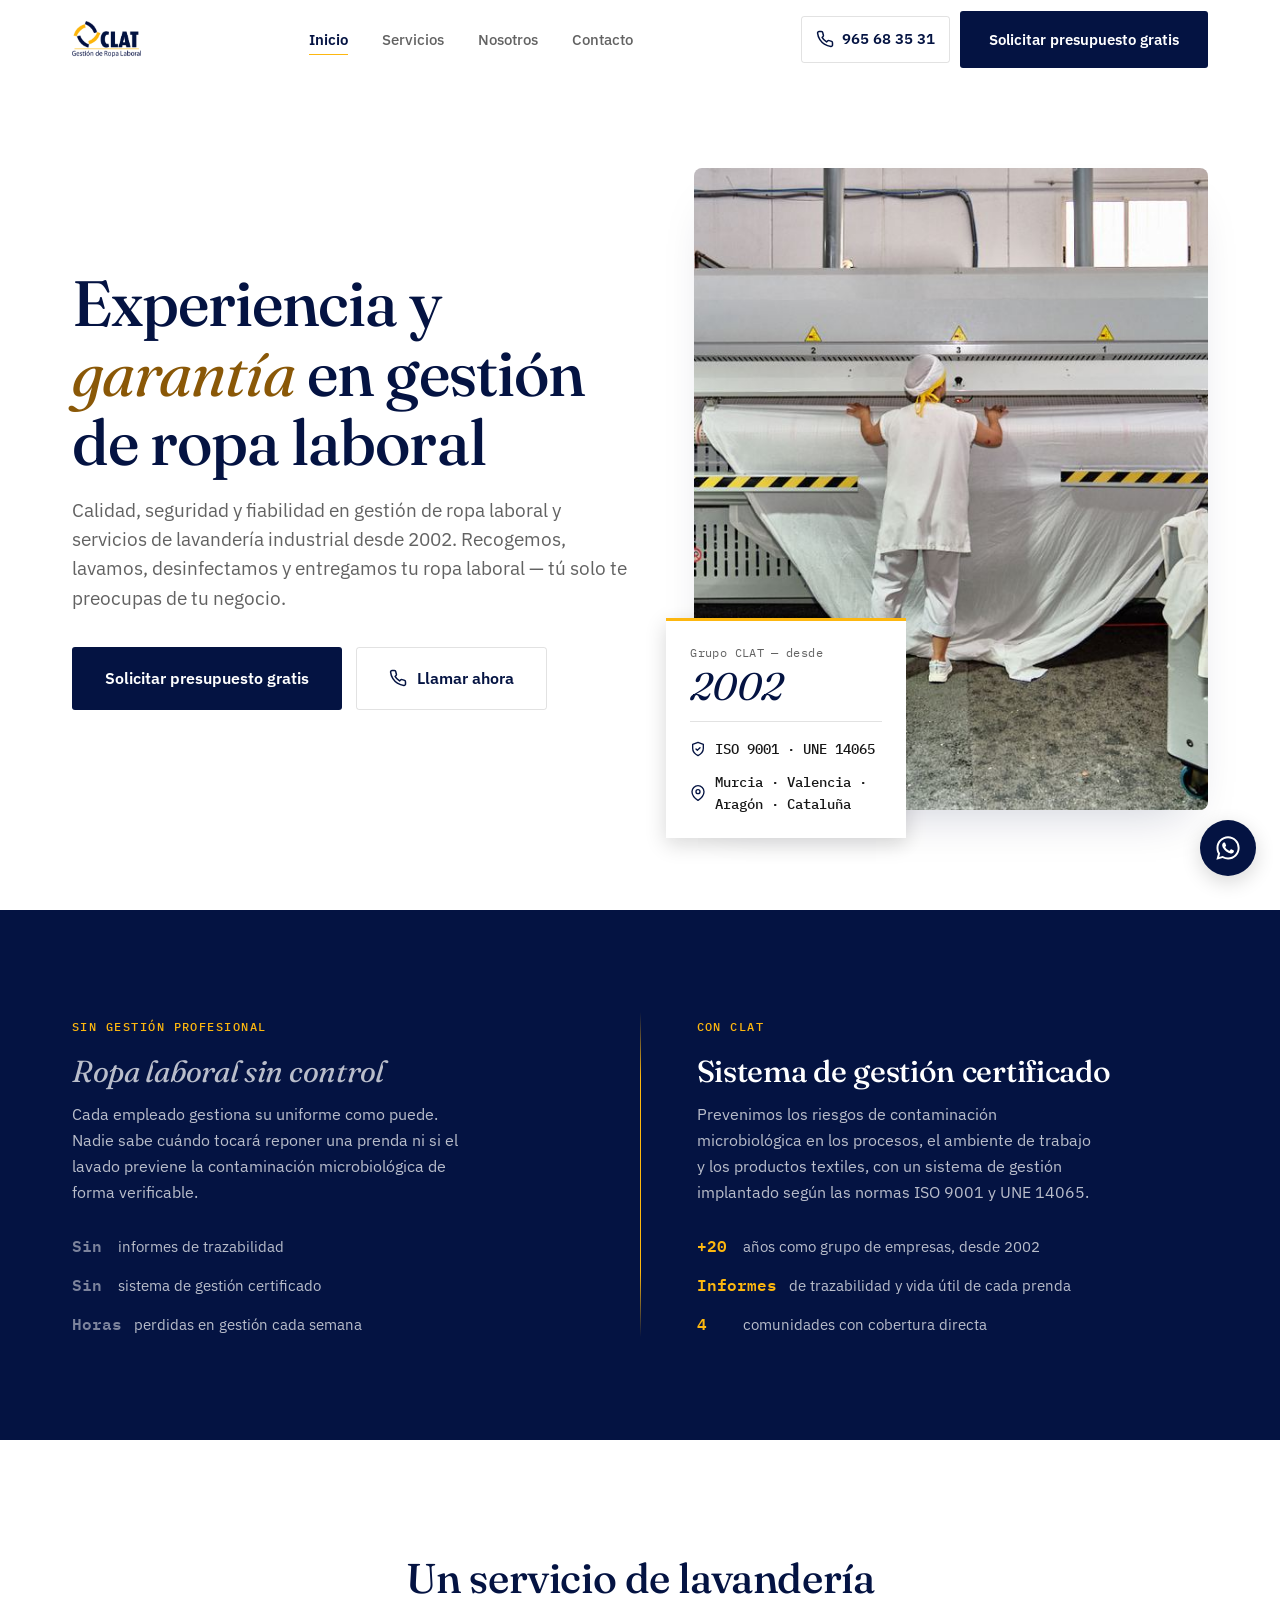
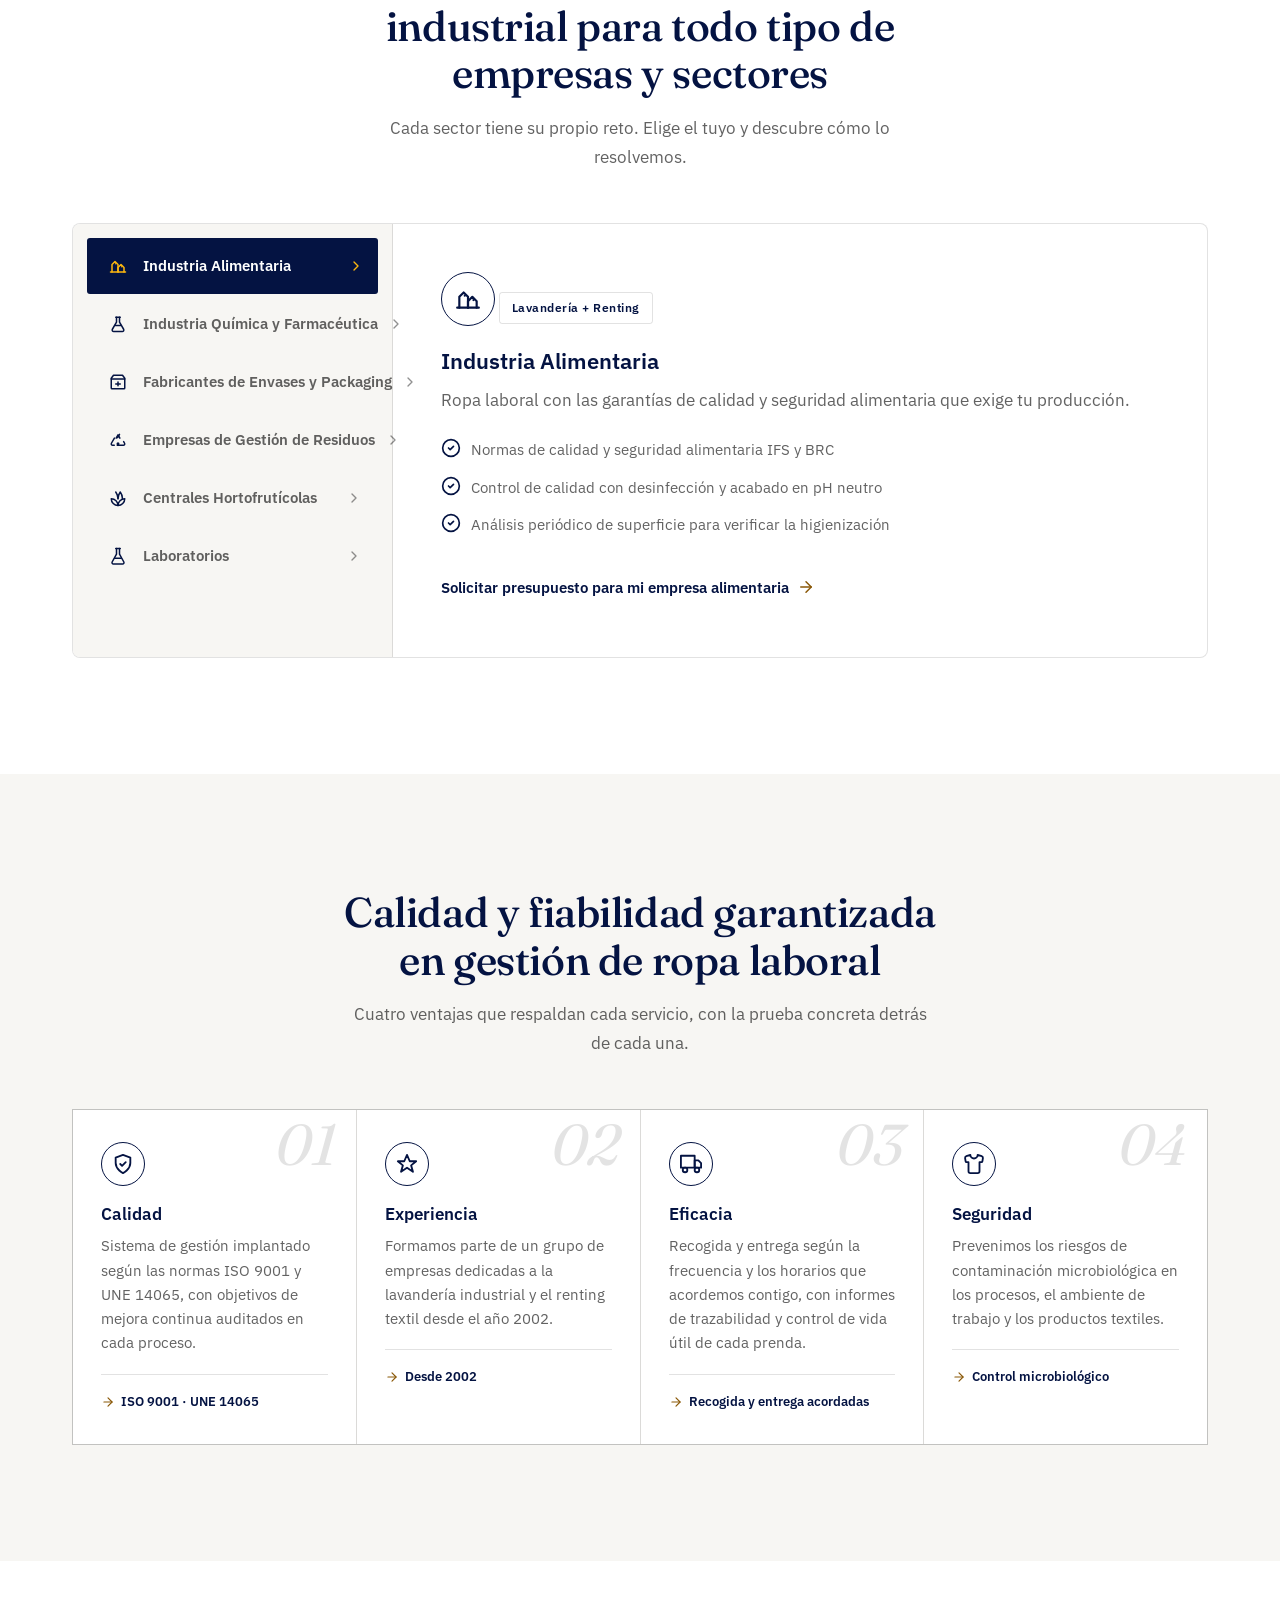
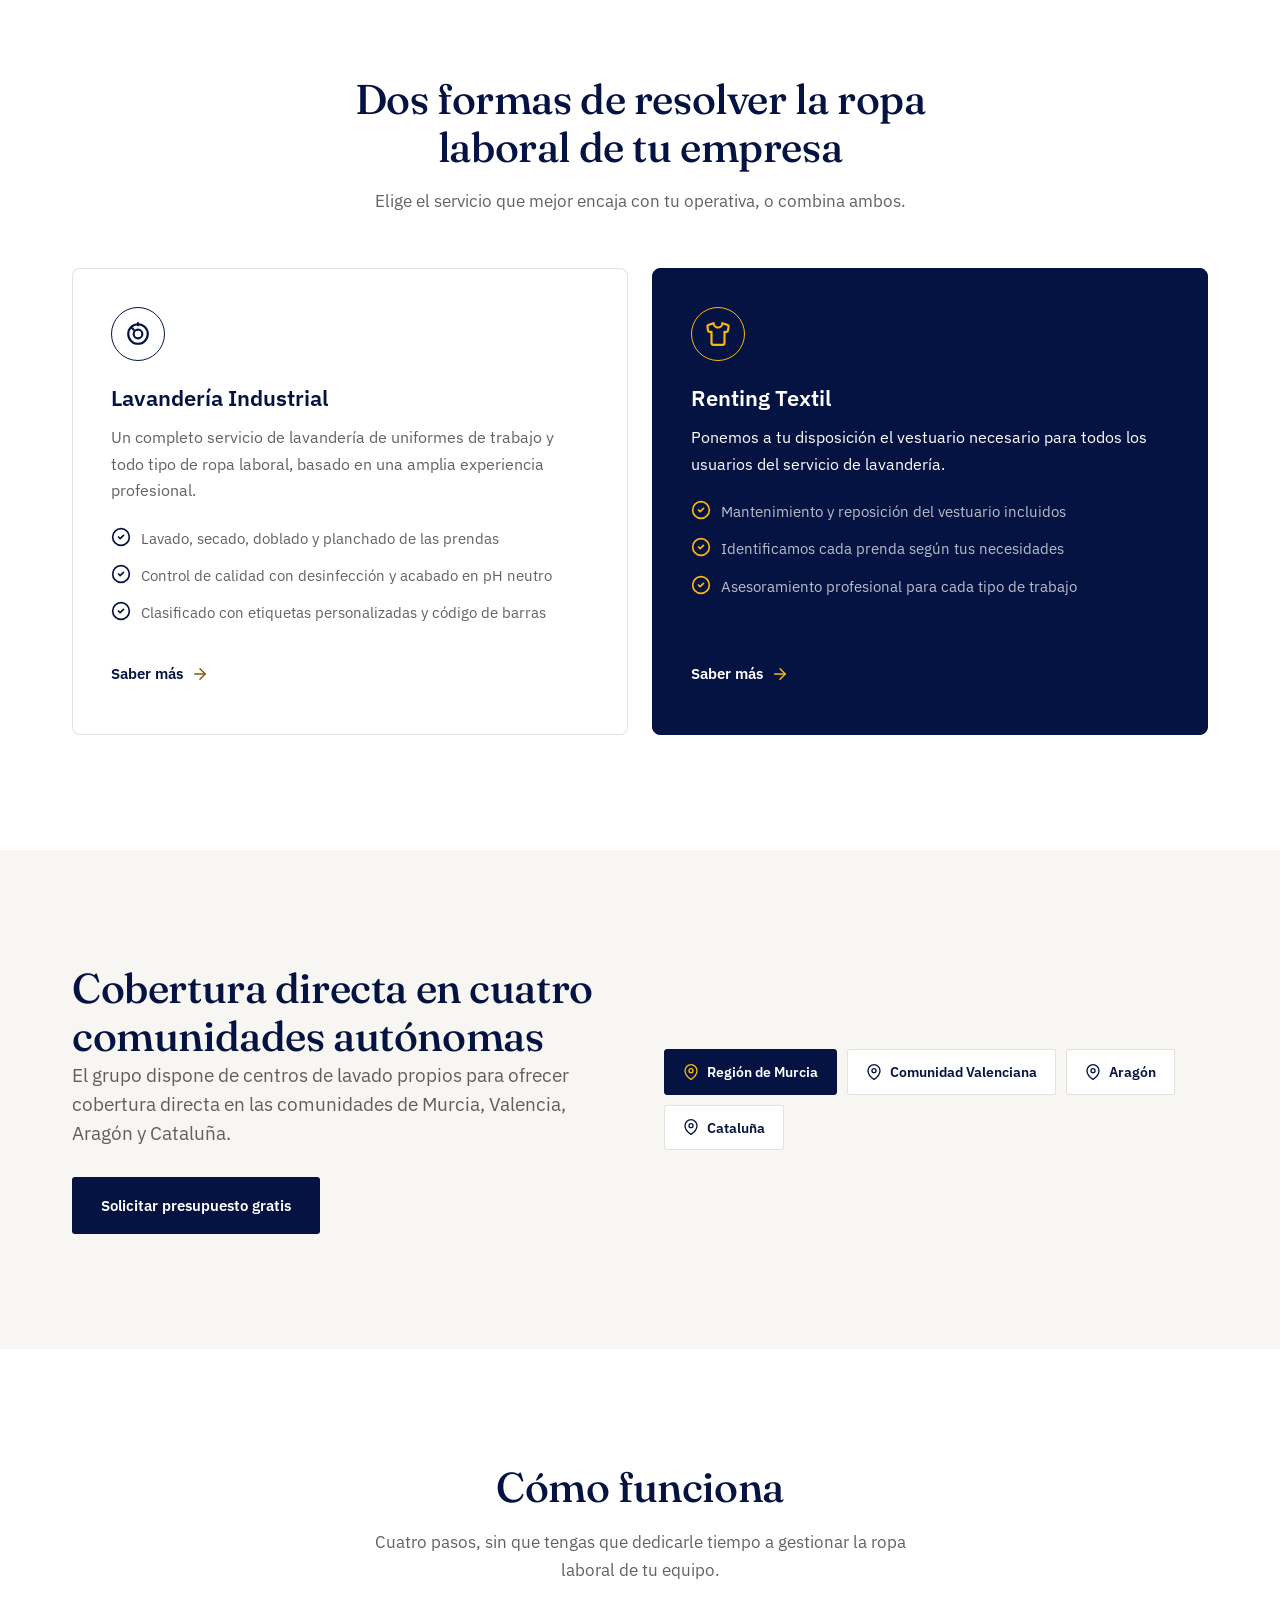
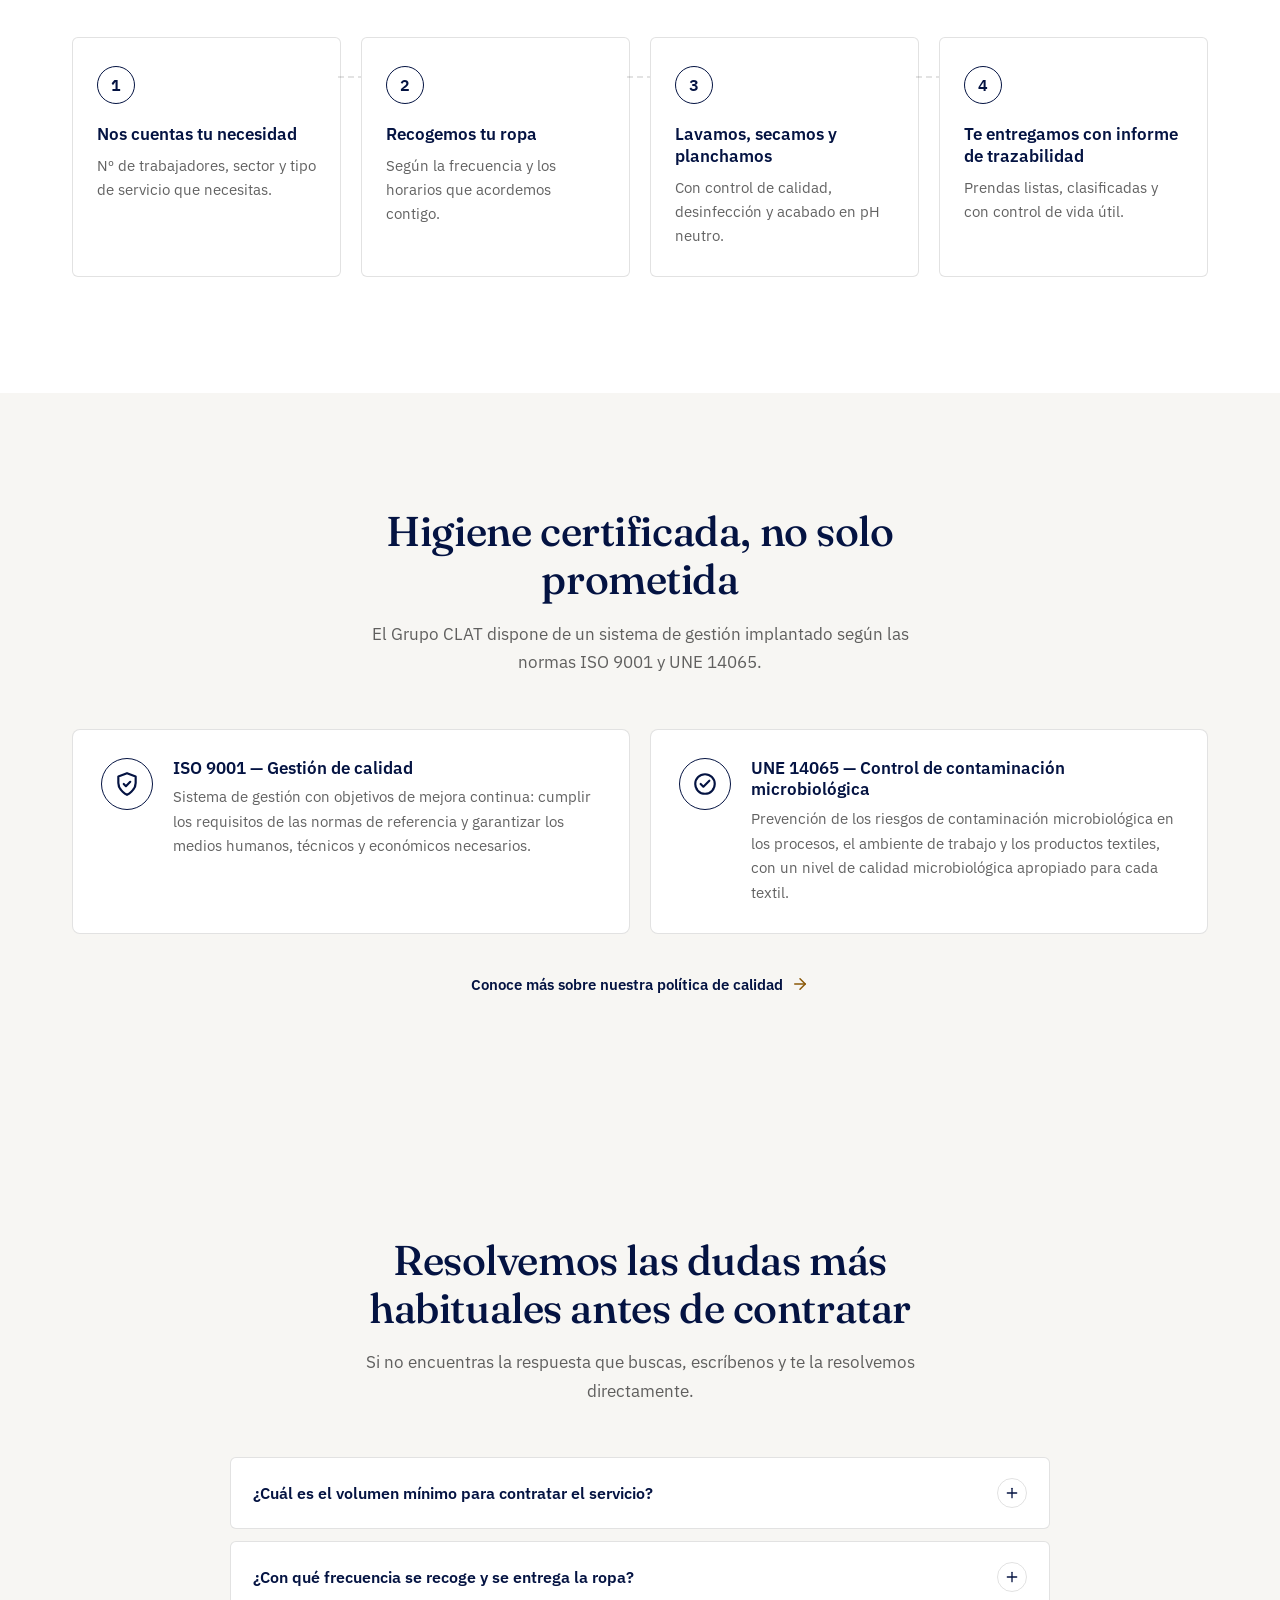
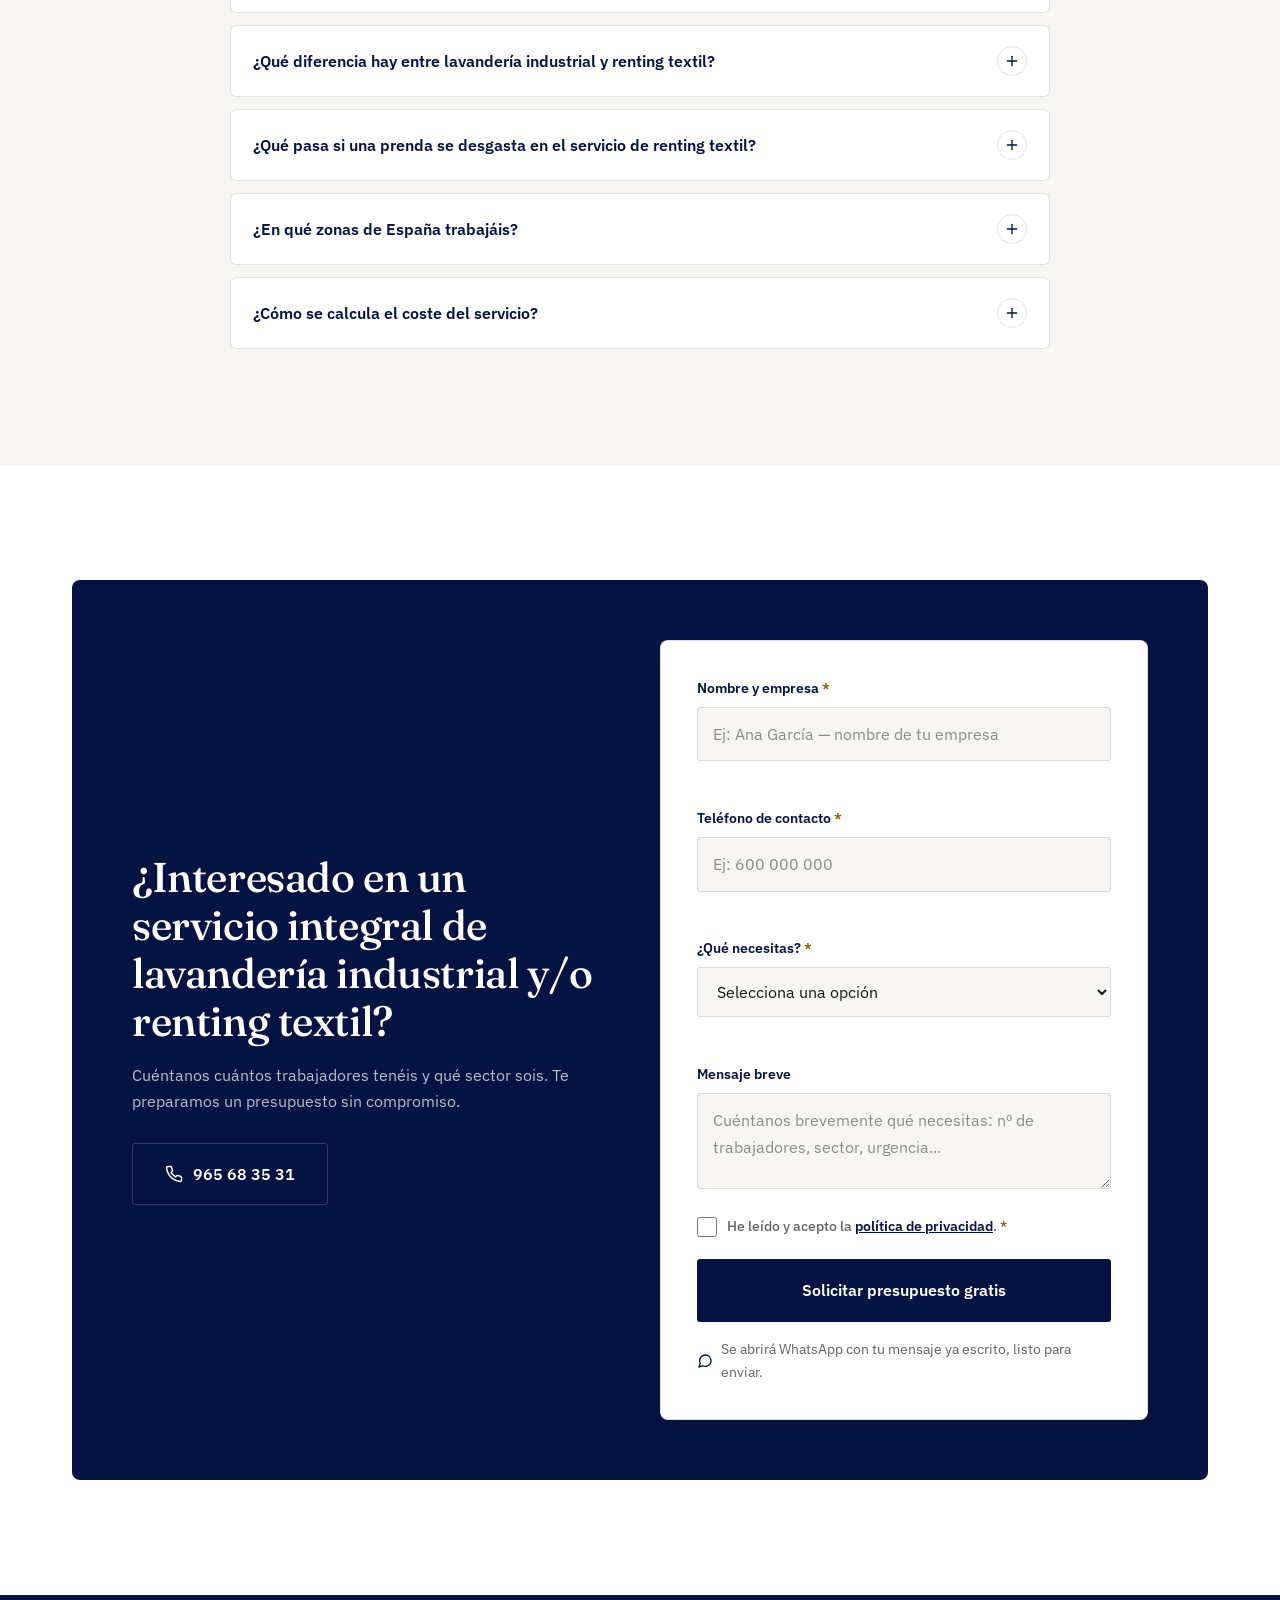
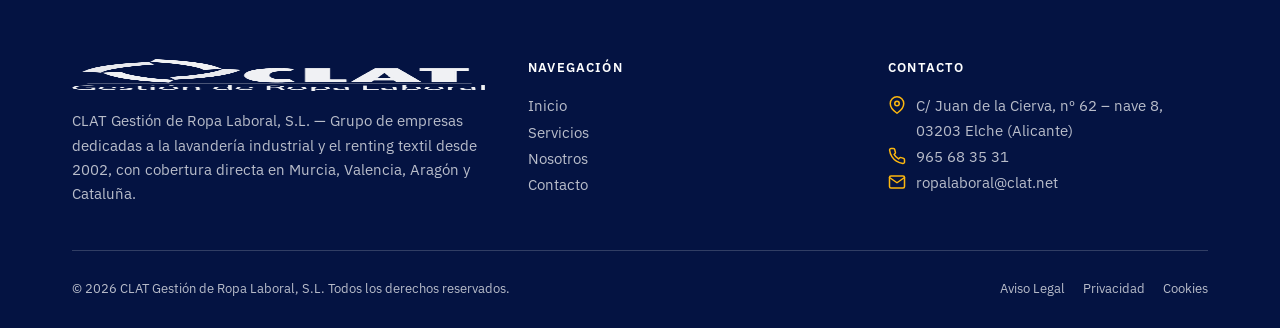
==== commit a50f955d: "Rediseño editorial premium: Fraunces, paleta con jerarquía y fotografía real Sustituye Archivo por F" ====
--- a/index.html
+++ b/index.html
@@ -21,7 +21,7 @@
 <meta name="twitter:image" content="https://davidpinop.github.io/Clat-Ropa/images/logo-clat.png">
 <link rel="preconnect" href="https://fonts.googleapis.com">
 <link rel="preconnect" href="https://fonts.gstatic.com" crossorigin>
-<link href="https://fonts.googleapis.com/css2?family=Archivo:wght@400;500;600;700;800;900&amp;family=IBM+Plex+Sans:wght@400;500;600;700&amp;family=IBM+Plex+Mono:wght@400;500;600;700&amp;display=swap" rel="stylesheet">
+<link href="https://fonts.googleapis.com/css2?family=Fraunces:ital,opsz,wght@0,9..144,300;0,9..144,400;0,9..144,500;0,9..144,600;1,9..144,400;1,9..144,500&amp;family=IBM+Plex+Sans:wght@400;500;600;700&amp;family=IBM+Plex+Mono:wght@400;500;600;700&amp;display=swap" rel="stylesheet">
 <link rel="stylesheet" href="css/styles.css">
 <noscript><style>.reveal{opacity:1!important;transform:none!important}</style></noscript>
 <script type="application/ld+json">
@@ -93,7 +93,7 @@
 <header class="site-header">
   <div class="container">
     <a href="index.html" class="brand" aria-label="CLAT — Inicio">
-      <img src="images/logo-clat.png" alt="CLAT — Gestión de Ropa Laboral">
+      <img src="images/logo-clat.png" alt="CLAT — Gestión de Ropa Laboral" width="413" height="215">
     </a>
 
     <nav class="main-nav" aria-label="Navegación principal">
@@ -142,32 +142,33 @@
   <div class="container">
     <div class="hero-grid">
       <div>
-        <h1>Experiencia y garantía en gestión de ropa laboral</h1>
+        <h1>Experiencia y <em>garantía</em> en gestión de ropa laboral</h1>
         <p class="text-lede">Calidad, seguridad y fiabilidad en gestión de ropa laboral y servicios de lavandería industrial desde 2002. Recogemos, lavamos, desinfectamos y entregamos tu ropa laboral — tú solo te preocupas de tu negocio.</p>
         <div class="cta-row">
           <a href="contacto.html" class="btn btn-primary btn-lg">Solicitar presupuesto gratis</a>
-          <a href="tel:965683531" class="btn btn-on-dark btn-lg">
+          <a href="tel:965683531" class="btn btn-secondary btn-lg">
             <svg viewBox="0 0 24 24" fill="none" stroke="currentColor" stroke-width="2" stroke-linecap="round" stroke-linejoin="round"><path d="M22 16.92v3a2 2 0 0 1-2.18 2 19.79 19.79 0 0 1-8.63-3.07 19.5 19.5 0 0 1-6-6 19.79 19.79 0 0 1-3.07-8.67A2 2 0 0 1 4.11 2h3a2 2 0 0 1 2 1.72c.127.96.362 1.903.7 2.81a2 2 0 0 1-.45 2.11L8.09 9.91a16 16 0 0 0 6 6l1.27-1.27a2 2 0 0 1 2.11-.45c.907.338 1.85.573 2.81.7A2 2 0 0 1 22 16.92z"/></svg>
             Llamar ahora
           </a>
         </div>
       </div>
 
-      <div class="hero-visual" aria-hidden="true">
-        <div class="credential-label">Grupo CLAT — desde</div>
-        <div class="credential-year mono">2002</div>
-        <div class="credential-divider"></div>
-        <div class="credential-row">
-          <svg viewBox="0 0 24 24" fill="none" stroke="currentColor" stroke-width="2" stroke-linecap="round" stroke-linejoin="round"><path d="M12 22s8-4 8-11V5l-8-3-8 3v6c0 7 8 11 8 11z"/><path d="M9 12l2 2 4-4"/></svg>
-          ISO 9001
-        </div>
-        <div class="credential-row">
-          <svg viewBox="0 0 24 24" fill="none" stroke="currentColor" stroke-width="2" stroke-linecap="round" stroke-linejoin="round"><circle cx="12" cy="12" r="9"/><path d="M8 12l2.5 2.5L16 9"/></svg>
-          UNE 14065
-        </div>
-        <div class="credential-row">
-          <svg viewBox="0 0 24 24" fill="none" stroke="currentColor" stroke-width="2" stroke-linecap="round" stroke-linejoin="round"><path d="M21 10c0 7-9 13-9 13s-9-6-9-13a9 9 0 0 1 18 0z"/><circle cx="12" cy="10" r="3"/></svg>
-          Murcia · Valencia · Aragón · Cataluña
+      <div class="hero-visual">
+        <div class="hero-photo-frame">
+          <img src="images/hero-lavanderia.jpg" srcset="images/hero-lavanderia-small.jpg 560w, images/hero-lavanderia.jpg 1000w" sizes="(max-width: 1023px) 90vw, 480px" alt="Trabajadora de CLAT operando una calandra de planchado industrial en la planta de Elche" width="1000" height="1250">
+        </div>
+        <div class="hero-credential">
+          <div class="credential-label">Grupo CLAT — desde</div>
+          <div class="credential-year">2002</div>
+          <div class="credential-divider"></div>
+          <div class="credential-row">
+            <svg viewBox="0 0 24 24" fill="none" stroke="currentColor" stroke-width="2" stroke-linecap="round" stroke-linejoin="round"><path d="M12 22s8-4 8-11V5l-8-3-8 3v6c0 7 8 11 8 11z"/><path d="M9 12l2 2 4-4"/></svg>
+            ISO 9001 · UNE 14065
+          </div>
+          <div class="credential-row">
+            <svg viewBox="0 0 24 24" fill="none" stroke="currentColor" stroke-width="2" stroke-linecap="round" stroke-linejoin="round"><path d="M21 10c0 7-9 13-9 13s-9-6-9-13a9 9 0 0 1 18 0z"/><circle cx="12" cy="10" r="3"/></svg>
+            Murcia · Valencia · Aragón · Cataluña
+          </div>
         </div>
       </div>
     </div>
@@ -180,32 +181,30 @@
      riesgos de contaminación microbiológica en los procesos, ambiente
      de trabajo y de los productos textiles". -->
 <section class="barrier-split reveal">
-  <div class="barrier-side is-sucio">
-    <span class="barrier-label">Sin gestión profesional</span>
-    <h2>Ropa laboral sin control</h2>
-    <p class="barrier-copy">Cada empleado gestiona su uniforme como puede. Nadie sabe cuándo tocará reponer una prenda ni si el lavado previene la contaminación microbiológica de forma verificable.</p>
-    <div class="barrier-facts">
-      <div class="barrier-fact"><span class="fact-mark mono">Sin</span><span>informes de trazabilidad</span></div>
-      <div class="barrier-fact"><span class="fact-mark mono">Sin</span><span>sistema de gestión certificado</span></div>
-      <div class="barrier-fact"><span class="fact-mark mono">Horas</span><span>perdidas en gestión cada semana</span></div>
-    </div>
-  </div>
-
-  <div class="barrier-seam">
-    <span class="barrier-stamp">
-      <svg viewBox="0 0 24 24" fill="none" stroke="currentColor" stroke-width="2" stroke-linecap="round" stroke-linejoin="round"><path d="M12 22s8-4 8-11V5l-8-3-8 3v6c0 7 8 11 8 11z"/><path d="M9 12l2 2 4-4"/></svg>
-      ISO 9001 · UNE 14065
-    </span>
-  </div>
-
-  <div class="barrier-side is-limpio">
-    <span class="barrier-label">Con Clat</span>
-    <h2>Sistema de gestión certificado</h2>
-    <p class="barrier-copy">Prevenimos los riesgos de contaminación microbiológica en los procesos, el ambiente de trabajo y los productos textiles, con un sistema de gestión implantado según las normas ISO 9001 y UNE 14065.</p>
-    <div class="barrier-facts">
-      <div class="barrier-fact"><span class="fact-mark mono stat-number" data-count="20" data-prefix="+">0</span><span>años como grupo de empresas, desde 2002</span></div>
-      <div class="barrier-fact"><span class="fact-mark mono">Informes</span><span>de trazabilidad y vida útil de cada prenda</span></div>
-      <div class="barrier-fact"><span class="fact-mark mono">4</span><span>comunidades con cobertura directa</span></div>
+  <div class="container">
+    <div class="barrier-side is-sucio">
+      <span class="barrier-label">Sin gestión profesional</span>
+      <h2>Ropa laboral sin control</h2>
+      <p class="barrier-copy">Cada empleado gestiona su uniforme como puede. Nadie sabe cuándo tocará reponer una prenda ni si el lavado previene la contaminación microbiológica de forma verificable.</p>
+      <div class="barrier-facts">
+        <div class="barrier-fact"><span class="fact-mark mono">Sin</span><span>informes de trazabilidad</span></div>
+        <div class="barrier-fact"><span class="fact-mark mono">Sin</span><span>sistema de gestión certificado</span></div>
+        <div class="barrier-fact"><span class="fact-mark mono">Horas</span><span>perdidas en gestión cada semana</span></div>
+      </div>
+    </div>
+
+    <div class="barrier-seam-mobile" aria-hidden="true"></div>
+    <div class="barrier-seam" aria-hidden="true"></div>
+
+    <div class="barrier-side is-limpio">
+      <span class="barrier-label">Con CLAT</span>
+      <h2>Sistema de gestión certificado</h2>
+      <p class="barrier-copy">Prevenimos los riesgos de contaminación microbiológica en los procesos, el ambiente de trabajo y los productos textiles, con un sistema de gestión implantado según las normas ISO 9001 y UNE 14065.</p>
+      <div class="barrier-facts">
+        <div class="barrier-fact"><span class="fact-mark mono stat-number" data-count="20" data-prefix="+">0</span><span>años como grupo de empresas, desde 2002</span></div>
+        <div class="barrier-fact"><span class="fact-mark mono">Informes</span><span>de trazabilidad y vida útil de cada prenda</span></div>
+        <div class="barrier-fact"><span class="fact-mark mono">4</span><span>comunidades con cobertura directa</span></div>
+      </div>
     </div>
   </div>
 </section>
@@ -726,7 +725,7 @@
     <div class="footer-grid">
       <div>
         <div class="footer-brand">
-          <img src="images/logo-clat-white.png" alt="CLAT" loading="lazy">
+          <img src="images/logo-clat-white.png" alt="CLAT" loading="lazy" width="413" height="215">
         </div>
         <p>CLAT Gestión de Ropa Laboral, S.L. — Grupo de empresas dedicadas a la lavandería industrial y el renting textil desde 2002, con cobertura directa en Murcia, Valencia, Aragón y Cataluña.</p>
       </div>
--- a/css/styles.css
+++ b/css/styles.css
@@ -1,58 +1,55 @@
 /* ==========================================================================
    CLAT — Gestión de Ropa Laboral y Lavandería Industrial
    ----------------------------------------------------------------------
-   Sistema ultra-minimalista de cuatro colores, sin excepciones: blanco,
-   negro, y el azul y el dorado exactos del logotipo. Todo lo demás —
-   fondos alternos, líneas divisorias, texto secundario — es una
-   transparencia de esos cuatro, nunca un tono nuevo.
-
-     · Azul y dorado son de marca (extraídos del logotipo). No se tocan.
-     · Blanco es el campo. Negro es la tinta.
-     · Tipografía: Archivo (voz, solo en h1/h2) + IBM Plex Sans (todo lo
-       demás: cuerpo, navegación, botones, etiquetas) + IBM Plex Mono
-       (cifras, códigos, trazabilidad — el propio alfabeto de un albarán).
+   Sistema editorial de cuatro colores, cada uno con un trabajo distinto:
+
+     · Blanco es el campo — domina la página.
+     · Azul (marca, del logotipo) es el color de acción y de confianza:
+       titulares, botones, y las pocas secciones oscuras que puntúan la
+       página (hero, barrera sanitaria, footer, CTA final).
+     · Negro es tinta y detalle — texto de cuerpo, líneas finas, y el
+       estado de interacción (hover) que le da su único protagonismo.
+     · Dorado (marca, del logotipo) es el acento fino — nunca un bloque
+       grande, solo el trazo preciso: una línea, un año, un icono.
+
+   Tipografía: Fraunces (titulares, con reserva) + IBM Plex Sans (cuerpo,
+   navegación, botones) + IBM Plex Mono (cifras y trazabilidad).
    ========================================================================== */
 
 :root {
-  /* Los cuatro colores — ni uno más. */
   --white:  #FFFFFF;
   --black:  #0A0A0A;
   --blue:   #041342;   /* azul exacto de marca, extraído del logotipo */
-  --orange: #FDB70F;   /* dorado/naranja exacto de marca, extraído del logotipo */
-
-  /* Transparencias de negro — jerarquía de texto y líneas, no colores nuevos. */
-  --ink:      var(--black);
-  --ink-70:   rgba(10, 10, 10, 0.68);
-  --ink-45:   rgba(10, 10, 10, 0.45);
-  --line:     rgba(10, 10, 10, 0.12);
-  --line-soft:rgba(10, 10, 10, 0.07);
-
-  /* Transparencias de blanco — para texto y líneas sobre azul/negro. */
+  --orange: #FDB70F;   /* dorado exacto de marca, extraído del logotipo */
+  --gold-ink: #8A5807; /* mismo dorado, oscurecido lo justo para servir como texto legible */
+
+  --ink:      #171717;
+  --ink-70:   rgba(23, 23, 23, 0.68);
+  --ink-45:   rgba(23, 23, 23, 0.48);
+  --line:     rgba(23, 23, 23, 0.12);
+  --line-soft:rgba(23, 23, 23, 0.06);
+
   --paper-70: rgba(255, 255, 255, 0.72);
-  --paper-45: rgba(255, 255, 255, 0.45);
+  --paper-45: rgba(255, 255, 255, 0.48);
   --paper-line: rgba(255, 255, 255, 0.18);
 
-  /* Fondo alterno casi imperceptible: blanco con un toque de azul, no un
-     tono nuevo — el mismo recurso que un papel ligeramente estucado. */
   --bg: var(--white);
-  --bg-soft: #F6F7FA;
+  --bg-soft: #F7F6F3;
   --border: var(--line);
 
-  /* Tipografía: tres roles, uno de ellos —el titular— usado con reserva. */
-  --font-display: 'Archivo', 'Arial Narrow', sans-serif;
+  --font-display: 'Fraunces', Georgia, serif;
   --font-body: 'IBM Plex Sans', system-ui, sans-serif;
   --font-mono: 'IBM Plex Mono', ui-monospace, monospace;
 
-  /* Radios: precisión editorial, no burbujas de app. */
-  --radius-sm: 2px;
-  --radius-md: 4px;
-  --radius-lg: 4px;
+  --radius-sm: 3px;
+  --radius-md: 6px;
+  --radius-lg: 8px;
   --radius-full: 999px;
 
-  /* Una sola sombra, reservada a elementos que de verdad flotan sobre la página. */
-  --shadow-float: 0 6px 20px rgba(10, 10, 10, 0.18);
-
-  --header-h: 76px;
+  --shadow-float: 0 6px 20px rgba(10, 10, 10, 0.16);
+  --shadow-card: 0 24px 48px -24px rgba(4, 19, 66, 0.22);
+
+  --header-h: 80px;
   --mobile-bar-h: 68px;
 
   --ease: cubic-bezier(0.16, 1, 0.3, 1);
@@ -80,7 +77,7 @@
   color: var(--ink);
   background: var(--bg);
   font-size: 16px;
-  line-height: 1.6;
+  line-height: 1.65;
   -webkit-font-smoothing: antialiased;
   overflow-x: hidden;
   padding-bottom: var(--mobile-bar-h);
@@ -95,36 +92,39 @@
 
 h1, h2 {
   font-family: var(--font-display);
-  font-weight: 800;
+  font-optical-sizing: auto;
+  font-weight: 500;
   color: var(--blue);
   letter-spacing: -0.01em;
+}
+h1 em, h2 em {
+  font-style: italic;
+  font-weight: 400;
+  color: var(--gold-ink);
 }
 h3, h4 {
   font-family: var(--font-body);
   font-weight: 600;
   color: var(--blue);
 }
-/* El titular (h1) es la única voz que se permite el peso completo: reservada
-   a una o dos frases por página. Todo lo demás habla en el mismo tono
-   contenido, para que ese titular siga siendo lo único que suena alto. */
+/* El titular respira: Fraunces a peso medio, sin mayúsculas, con mucho
+   aire — la voz distintiva de la página, usada con reserva (una o dos
+   frases). Todo lo demás habla en el mismo tono contenido. */
 h1 {
-  font-size: clamp(2.35rem, 5vw + 1rem, 4.1rem);
-  font-weight: 900;
-  line-height: 1.02;
-  letter-spacing: -0.025em;
-}
-h2 {
-  font-size: clamp(1.85rem, 2.8vw + 1rem, 2.65rem);
+  font-size: clamp(2.4rem, 4.6vw + 1rem, 4rem);
+  font-weight: 500;
   line-height: 1.08;
   letter-spacing: -0.015em;
 }
-h3 { font-size: clamp(1.2rem, 1.1vw + 1rem, 1.4rem); line-height: 1.25; }
-h4 { font-size: 1.05rem; line-height: 1.25; }
+h2 {
+  font-size: clamp(1.9rem, 2.6vw + 1rem, 2.6rem);
+  line-height: 1.15;
+}
+h3 { font-size: clamp(1.2rem, 1.1vw + 1rem, 1.4rem); line-height: 1.3; }
+h4 { font-size: 1.05rem; line-height: 1.3; }
 
 p { color: var(--ink-70); }
 
-/* Utility face: tracking codes, counters, regulatory references — el
-   propio alfabeto de un albarán o una etiqueta de prenda. */
 .mono {
   font-family: var(--font-mono);
   font-feature-settings: "tnum" 1;
@@ -139,14 +139,14 @@
 @media (min-width: 768px) { .container { padding-inline: 32px; } }
 
 section { position: relative; }
-.section-pad { padding-block: clamp(56px, 8vw, 104px); }
-.section-pad-sm { padding-block: clamp(40px, 5vw, 64px); }
-
-.section-head { max-width: 680px; margin-bottom: 44px; }
+.section-pad { padding-block: clamp(64px, 9vw, 128px); }
+.section-pad-sm { padding-block: clamp(44px, 5vw, 72px); }
+
+.section-head { max-width: 640px; margin-bottom: 52px; }
 .section-head.center { margin-inline: auto; text-align: center; }
-.section-head p { font-size: 1.05rem; margin-top: 14px; }
-
-.text-lede { font-size: 1.15rem; color: var(--ink-70); }
+.section-head p { font-size: 1.08rem; margin-top: 16px; max-width: 58ch; margin-inline: auto; }
+
+.text-lede { font-size: 1.18rem; color: var(--ink-70); line-height: 1.55; }
 .muted { color: var(--ink-70); }
 
 /* ---------------------------------- Buttons ---------------------------------- */
@@ -157,24 +157,25 @@
   gap: 10px;
   font-family: var(--font-body);
   font-weight: 600;
-  font-size: 0.96rem;
-  padding: 14px 26px;
-  border-radius: var(--radius-md);
+  font-size: 0.95rem;
+  padding: 15px 28px;
+  border-radius: var(--radius-sm);
   cursor: pointer;
-  transition: background-color 180ms var(--ease), border-color 180ms var(--ease), color 180ms var(--ease);
+  transition: background-color 200ms var(--ease), border-color 200ms var(--ease), color 200ms var(--ease);
   border: 1.5px solid transparent;
   min-height: 44px;
   text-align: center;
 }
-.btn svg { width: 19px; height: 19px; flex-shrink: 0; transition: transform 220ms var(--ease); }
-
-/* Texto azul (no blanco) sobre fondo naranja: el naranja de marca es muy
-   claro y el blanco no alcanza el contraste mínimo — el azul sí. */
+.btn svg { width: 18px; height: 18px; flex-shrink: 0; transition: transform 220ms var(--ease); }
+
+/* Azul, no dorado: el naranja se reserva para el detalle fino, no para
+   bloques grandes de color — el botón de acción habla en el tono serio
+   de marca, y solo al interactuar aparece el negro como acento. */
 .btn-primary {
-  background: var(--orange);
-  color: var(--blue);
-}
-.btn-primary:hover { background: var(--black); color: var(--white); }
+  background: var(--blue);
+  color: var(--white);
+}
+.btn-primary:hover { background: var(--black); }
 
 .btn-secondary {
   background: transparent;
@@ -191,7 +192,7 @@
 .btn-on-dark:hover { border-color: #fff; background: rgba(255,255,255,0.08); }
 
 .btn-block { width: 100%; white-space: normal; }
-.btn-lg { padding: 16px 30px; font-size: 1.02rem; }
+.btn-lg { padding: 17px 32px; font-size: 1.02rem; }
 
 .cta-row { display: flex; flex-wrap: wrap; gap: 14px; align-items: center; }
 
@@ -217,16 +218,19 @@
   gap: 24px;
 }
 .brand { display: flex; align-items: center; gap: 10px; cursor: pointer; }
-.brand img { height: 38px; width: auto; }
+.brand img { height: 36px; width: auto; }
 
 .main-nav { display: none; }
 .main-nav ul { display: flex; align-items: center; gap: 6px; }
 .main-nav a {
   position: relative;
+  display: inline-flex;
+  align-items: center;
+  min-height: 44px;
   font-weight: 500;
   font-size: 0.95rem;
   color: var(--ink-70);
-  padding: 10px 14px;
+  padding: 0 14px;
   transition: color 180ms var(--ease);
 }
 .main-nav a::after {
@@ -235,7 +239,7 @@
   left: 14px;
   right: 14px;
   bottom: 6px;
-  height: 2px;
+  height: 1.5px;
   background: var(--orange);
   transform: scaleX(0);
   transform-origin: left;
@@ -255,7 +259,7 @@
   font-size: 0.92rem;
   color: var(--blue);
   padding: 10px 14px;
-  border-radius: var(--radius-md);
+  border-radius: var(--radius-sm);
   border: 1.5px solid var(--line);
   transition: border-color 180ms var(--ease);
 }
@@ -303,32 +307,34 @@
   padding: 15px 6px;
   border-bottom: 1px solid var(--line);
 }
-.mobile-menu a.is-active { color: var(--orange); }
+.mobile-menu a.is-active { color: var(--gold-ink); }
 .mobile-menu .header-tel { justify-content: center; width: 100%; padding: 14px; margin-bottom: 12px; }
 
 body.menu-open { overflow: hidden; }
 @media (min-width: 1024px) { .mobile-menu { display: none !important; } }
 
 /* ---------------------------------- Hero ---------------------------------- */
+/* Fondo blanco: el azul se reserva como puntuación, no como fondo por
+   defecto. La fotografía real hace de tesis — CLAT es gente real
+   trabajando con procesos certificados, no una ilustración genérica. */
 .hero {
   position: relative;
-  background: var(--blue);
-  color: #fff;
-  padding-block: clamp(56px, 10vw, 116px);
+  background: var(--white);
+  padding-block: clamp(48px, 7vw, 88px) clamp(64px, 8vw, 100px);
   overflow: hidden;
 }
 .hero .container { position: relative; z-index: 1; }
 .hero-grid {
   display: grid;
-  gap: 44px;
+  gap: 48px;
   align-items: center;
 }
 .hero-grid > * { min-width: 0; }
-@media (min-width: 1024px) { .hero-grid { grid-template-columns: 1.1fr 0.75fr; gap: 56px; } }
-
-.hero h1 { color: #fff; }
-.hero .text-lede { color: var(--paper-70); max-width: 54ch; margin-top: 18px; }
-.hero .cta-row { margin-top: 32px; }
+@media (min-width: 1024px) { .hero-grid { grid-template-columns: 1fr 0.92fr; gap: 64px; } }
+
+.hero h1 { color: var(--blue); }
+.hero .text-lede { color: var(--ink-70); max-width: 52ch; margin-top: 20px; }
+.hero .cta-row { margin-top: 34px; }
 
 @keyframes heroFadeUp {
   from { opacity: 0; transform: translateY(16px); }
@@ -345,125 +351,125 @@
   .hero h1, .hero .text-lede, .hero .cta-row, .hero-visual { animation: none; }
 }
 
-/* La "tarjeta de credencial": blanca, exacta, sin ilustración — el único
-   objeto que se posa sobre el azul del hero, como un documento real. */
-.hero-visual {
+.hero-visual { position: relative; }
+.hero-photo-frame {
+  border-radius: var(--radius-lg);
+  overflow: hidden;
+  aspect-ratio: 4/5;
+  box-shadow: var(--shadow-card);
+}
+.hero-photo-frame img { width: 100%; height: 100%; object-fit: cover; }
+
+/* La tarjeta de credencial se posa sobre la foto en escritorio, como un
+   documento real superpuesto — en móvil pasa a apilarse debajo para no
+   arriesgar overflow en pantallas estrechas. */
+.hero-credential {
   position: relative;
   background: var(--white);
-  border-radius: var(--radius-md);
-  padding: clamp(24px, 3vw, 34px);
+  border-top: 3px solid var(--orange);
+  padding: 22px 24px;
+  margin-top: -40px;
+  margin-inline: 20px;
   box-shadow: var(--shadow-float);
-  border-top: 3px solid var(--orange);
-}
-.hero-visual .credential-label {
+}
+@media (min-width: 640px) {
+  .hero-credential {
+    position: absolute;
+    left: -28px;
+    bottom: -28px;
+    margin-top: 0;
+    margin-inline: 0;
+    max-width: 240px;
+  }
+}
+.hero-credential .credential-label {
   font-family: var(--font-mono);
-  font-size: 0.78rem;
+  font-size: 0.76rem;
   color: var(--ink-70);
-  letter-spacing: 0.04em;
-  margin-bottom: 6px;
-}
-.hero-visual .credential-year {
-  font-family: var(--font-mono);
-  font-weight: 600;
-  font-size: clamp(2.6rem, 4vw, 3.4rem);
+  letter-spacing: 0.03em;
+  margin-bottom: 4px;
+}
+.hero-credential .credential-year {
+  font-family: var(--font-display);
+  font-style: italic;
+  font-weight: 400;
+  font-size: clamp(2.1rem, 3vw, 2.6rem);
   color: var(--blue);
   line-height: 1;
 }
-.hero-visual .credential-divider { height: 1px; background: var(--line); margin-block: 20px; }
-.hero-visual .credential-row { display: flex; align-items: center; gap: 10px; font-family: var(--font-mono); font-size: 0.92rem; color: var(--ink); font-weight: 500; }
-.hero-visual .credential-row + .credential-row { margin-top: 12px; }
-.hero-visual .credential-row svg { width: 17px; height: 17px; color: var(--blue); flex-shrink: 0; }
+.hero-credential .credential-divider { height: 1px; background: var(--line); margin-block: 16px; }
+.hero-credential .credential-row { display: flex; align-items: center; gap: 9px; font-family: var(--font-mono); font-size: 0.86rem; color: var(--ink); font-weight: 500; }
+.hero-credential .credential-row + .credential-row { margin-top: 10px; }
+.hero-credential .credential-row svg { width: 16px; height: 16px; color: var(--blue); flex-shrink: 0; }
 
 /* ---------------------------------- Barrera Sanitaria (signature element) ----------------------------------
    La UNE 14065 exige separar físicamente el circuito de ropa sucia del
-   circuito de ropa limpia dentro de la planta. Con la paleta reducida a
-   blanco y negro, esa barrera se vuelve literal: un panel negro (sin
-   control) y un panel blanco (certificado), cosidos por un único sello
-   naranja — el mismo gesto que un sello de auditoría real. */
+   circuito de ropa limpia dentro de la planta. En vez de un contraste de
+   bloques, la barrera se lee aquí como un único tramo azul de la página
+   — el color de confianza — con las dos caras del proceso unidas por un
+   solo trazo dorado, la misma precisión que un sello de auditoría. */
 .barrier-split {
-  display: grid;
-  background: var(--black);
-}
-@media (min-width: 900px) { .barrier-split { grid-template-columns: 1fr auto 1fr; align-items: stretch; } }
-
-.barrier-side {
-  position: relative;
-  padding: clamp(36px, 6vw, 64px) clamp(22px, 5vw, 56px);
-  overflow: hidden;
-}
-
-.barrier-side.is-sucio {
-  background: var(--black);
-  color: var(--paper-70);
-}
-.barrier-side.is-limpio {
-  background: var(--white);
-  color: var(--ink-70);
-}
+  background: var(--blue);
+  padding-block: clamp(64px, 8vw, 108px);
+}
+.barrier-split .container { display: grid; gap: 40px; }
+@media (min-width: 900px) {
+  .barrier-split .container { grid-template-columns: 1fr auto 1fr; align-items: center; gap: 56px; }
+}
+
+.barrier-side { position: relative; }
+.barrier-side.is-sucio { color: var(--paper-70); }
+.barrier-side.is-limpio { color: var(--paper-70); }
 
 .barrier-label {
   display: inline-block;
   font-family: var(--font-mono);
-  font-size: 0.78rem;
-  font-weight: 600;
-  letter-spacing: 0.13em;
+  font-size: 0.76rem;
+  font-weight: 500;
+  letter-spacing: 0.12em;
   text-transform: uppercase;
-  margin-bottom: 14px;
-}
-/* El naranja solo pasa el mínimo de contraste sobre negro, no sobre blanco:
-   el lado "limpio" usa azul para la etiqueta en su lugar. */
-.barrier-side.is-sucio .barrier-label { color: var(--orange); }
-.barrier-side.is-limpio .barrier-label { color: var(--blue); }
-
-.barrier-side h2 { font-size: clamp(1.55rem, 2vw + 1rem, 2rem); line-height: 1.1; }
-.barrier-side.is-sucio h2 { color: #fff; }
-.barrier-side.is-limpio h2 { color: var(--blue); }
-.barrier-side p.barrier-copy { margin-top: 12px; max-width: 42ch; font-size: 0.98rem; }
-.barrier-side.is-sucio p.barrier-copy { color: var(--paper-70); }
-
-.barrier-facts { margin-top: 26px; display: flex; flex-direction: column; gap: 13px; }
-.barrier-fact { display: flex; align-items: baseline; gap: 11px; font-size: 0.95rem; }
+  color: var(--orange);
+  margin-bottom: 16px;
+}
+
+.barrier-side h2 { font-size: clamp(1.5rem, 1.8vw + 1rem, 1.9rem); line-height: 1.15; color: #fff; }
+.barrier-side.is-sucio h2 { font-style: italic; font-weight: 400; color: var(--paper-70); }
+.barrier-side p.barrier-copy { margin-top: 14px; max-width: 40ch; font-size: 0.98rem; color: var(--paper-70); }
+
+.barrier-facts { margin-top: 28px; display: flex; flex-direction: column; gap: 14px; }
+.barrier-fact { display: flex; align-items: baseline; gap: 12px; font-size: 0.95rem; }
 .barrier-fact .fact-mark {
   font-family: var(--font-mono);
-  font-weight: 700;
-  font-size: 1.05rem;
+  font-weight: 600;
+  font-size: 1.02rem;
   min-width: 3.4ch;
   flex-shrink: 0;
   line-height: 1.3;
-}
-.barrier-side.is-sucio .fact-mark { color: var(--orange); }
-.barrier-side.is-limpio .fact-mark { color: var(--blue); }
-.barrier-side.is-sucio .barrier-fact span:last-child { color: var(--paper-70); }
-.barrier-side.is-limpio .barrier-fact span:last-child { color: var(--ink-70); }
-
+  color: var(--orange);
+}
+.barrier-side.is-sucio .fact-mark { color: var(--paper-45); }
+.barrier-fact span:last-child { color: var(--paper-70); }
+
+/* La costura: una sola línea dorada, vertical en escritorio y
+   horizontal al apilarse en móvil — el gesto de "barrera" reducido a su
+   forma más precisa. */
 .barrier-seam {
-  position: relative;
-  display: flex;
-  align-items: center;
-  justify-content: center;
-  padding: 22px 0;
-  background: var(--black);
+  display: none;
 }
 @media (min-width: 900px) {
-  .barrier-seam { padding-inline: 22px; }
-}
-.barrier-stamp {
-  display: inline-flex;
-  align-items: center;
-  gap: 8px;
-  font-family: var(--font-mono);
-  font-size: 0.7rem;
-  font-weight: 700;
-  letter-spacing: 0.08em;
-  text-transform: uppercase;
-  color: var(--blue);
-  background: var(--orange);
-  border-radius: var(--radius-full);
-  padding: 10px 18px;
-  text-align: center;
-  transform: rotate(-2deg);
-}
-.barrier-stamp svg { width: 15px; height: 15px; flex-shrink: 0; color: var(--blue); }
+  .barrier-seam {
+    display: block;
+    width: 1px;
+    align-self: stretch;
+    background: linear-gradient(180deg, transparent, var(--orange) 20%, var(--orange) 80%, transparent);
+  }
+}
+.barrier-seam-mobile {
+  height: 1px;
+  background: linear-gradient(90deg, transparent, var(--orange) 20%, var(--orange) 80%, transparent);
+  margin-block: 8px;
+}
+@media (min-width: 900px) { .barrier-seam-mobile { display: none; } }
 
 /* ---------------------------------- Sector explorer (tabbed solutions-by-industry) ---------------------------------- */
 .sector-explorer {
@@ -553,7 +559,7 @@
   .sector-tab:not(.is-active):hover { color: var(--blue); background: var(--bg-soft); }
 }
 
-.sector-panels { position: relative; padding: clamp(26px, 4vw, 44px); }
+.sector-panels { position: relative; padding: clamp(30px, 4vw, 48px); }
 
 .sector-panel-item { display: none; }
 .sector-panel-item.is-active { display: block; animation: sectorPanelIn 420ms var(--ease) both; }
@@ -565,48 +571,45 @@
 
 .sector-panel-icon {
   display: inline-flex; align-items: center; justify-content: center;
-  width: 56px; height: 56px; border-radius: var(--radius-md);
-  background: var(--black); color: var(--white);
-  margin-bottom: 18px;
-}
-.sector-panel-icon svg { width: 28px; height: 28px; }
-.sector-panel-item .badge { margin-bottom: 14px; }
-.sector-panel-item h3 { margin-bottom: 10px; }
-.sector-panel-item .text-lede { font-size: 1.05rem; margin-bottom: 22px; }
-.sector-panel-item .check-list { margin-bottom: 26px; }
-
-/* ---------------------------------- Why CLAT / differentiators (bento) ---------------------------------- */
-.reasons-bento { display: grid; grid-template-columns: repeat(2, 1fr); gap: 16px; }
-@media (min-width: 640px) { .reasons-bento { grid-template-columns: repeat(4, 1fr); } }
-.reasons-bento-4 { grid-template-columns: repeat(2, 1fr); }
-@media (min-width: 640px) { .reasons-bento-4 { grid-template-columns: repeat(4, 1fr); } }
+  width: 54px; height: 54px; border-radius: 50%;
+  border: 1.5px solid var(--blue); color: var(--blue);
+  margin-bottom: 20px;
+}
+.sector-panel-icon svg { width: 26px; height: 26px; }
+.sector-panel-item .badge { margin-bottom: 16px; }
+.sector-panel-item h3 { margin-bottom: 12px; }
+.sector-panel-item .text-lede { font-size: 1.05rem; margin-bottom: 24px; }
+.sector-panel-item .check-list { margin-bottom: 28px; }
+
+/* ---------------------------------- Why CLAT / differentiators ---------------------------------- */
+.reasons-bento, .reasons-bento-4 { display: grid; grid-template-columns: repeat(2, 1fr); gap: 1px; background: var(--line); border: 1px solid var(--line); }
+@media (min-width: 640px) { .reasons-bento, .reasons-bento-4 { grid-template-columns: repeat(4, 1fr); } }
 
 .reason-bento-card {
   position: relative;
   background: #fff;
-  border: 1px solid var(--line);
-  border-radius: var(--radius-lg);
-  padding: 28px 26px;
+  padding: 32px 28px;
   overflow: hidden;
   display: flex;
   flex-direction: column;
-  min-height: 210px;
-  transition: background-color 340ms var(--ease), border-color 340ms var(--ease);
-}
-
-/* Cifra fantasma de fondo — un recurso editorial barato pero eficaz. */
+  min-height: 220px;
+  transition: background-color 300ms var(--ease);
+}
+
+/* Cifra fantasma en Fraunces itálica — un recurso editorial, no un icono más. */
 .reason-number {
   position: absolute;
-  top: 2px;
-  right: 18px;
-  font-family: var(--font-mono);
-  font-weight: 600;
-  font-size: 4.4rem;
+  top: 6px;
+  right: 20px;
+  font-family: var(--font-display);
+  font-style: italic;
+  font-weight: 400;
+  font-size: 3.6rem;
   line-height: 1;
-  color: var(--line-soft);
+  color: var(--line);
   z-index: 0;
   pointer-events: none;
-  transition: color 340ms var(--ease);
+  transition: color 300ms var(--ease);
 }
 
 .reason-bento-card .reason-icon,
@@ -616,34 +619,28 @@
 
 .reason-bento-card .reason-icon {
   display: inline-flex; align-items: center; justify-content: center;
-  width: 46px; height: 46px; border-radius: var(--radius-sm);
-  background: var(--black); color: var(--white);
-  margin-bottom: 16px;
-  transition: background-color 340ms var(--ease);
-}
-.reason-bento-card .reason-icon svg { width: 24px; height: 24px; }
-.reason-bento-card h3 { font-size: 1.05rem; margin-bottom: 6px; transition: color 340ms var(--ease); }
-.reason-bento-card p { font-size: 0.92rem; transition: color 340ms var(--ease); }
+  width: 44px; height: 44px; border-radius: 50%;
+  border: 1.5px solid var(--blue); color: var(--blue);
+  margin-bottom: 18px;
+  transition: border-color 300ms var(--ease), color 300ms var(--ease);
+}
+.reason-bento-card .reason-icon svg { width: 22px; height: 22px; }
+.reason-bento-card h3 { font-size: 1.05rem; margin-bottom: 8px; }
+.reason-bento-card p { font-size: 0.92rem; }
 
 .reason-proof {
   display: inline-flex; align-items: center; gap: 6px;
-  margin-top: 16px;
-  padding-top: 14px;
+  margin-top: 18px;
+  padding-top: 16px;
   border-top: 1px solid var(--line);
   font-weight: 600; font-size: 0.82rem;
   color: var(--blue);
-  transition: color 340ms var(--ease), border-color 340ms var(--ease);
-}
-.reason-proof svg { width: 15px; height: 15px; flex-shrink: 0; color: var(--orange); }
+}
+.reason-proof svg { width: 14px; height: 14px; flex-shrink: 0; color: var(--gold-ink); }
 
 @media (hover: hover) {
-  .reason-bento-card:hover { background: var(--blue); border-color: var(--blue); }
-  .reason-bento-card:hover .reason-number { color: var(--paper-line); }
-  .reason-bento-card:hover .reason-icon { background: var(--orange); color: var(--blue); }
-  .reason-bento-card:hover h3 { color: #fff; }
-  .reason-bento-card:hover p { color: var(--paper-70); }
-  .reason-bento-card:hover .reason-proof { color: var(--orange); border-top-color: var(--paper-line); }
-  .reason-bento-card:hover .reason-proof svg { color: var(--orange); }
+  .reason-bento-card:hover { background: var(--bg-soft); }
+  .reason-bento-card:hover .reason-number { color: var(--line); }
 }
 
 /* ---------------------------------- Coverage / zones ---------------------------------- */
@@ -653,7 +650,7 @@
   font-weight: 600; font-size: 0.9rem;
   color: var(--blue);
   background: #fff; border: 1.5px solid var(--line);
-  padding: 10px 18px; border-radius: var(--radius-md);
+  padding: 10px 18px; border-radius: var(--radius-sm);
   transition: border-color 200ms var(--ease);
 }
 .zone-chip svg { width: 16px; height: 16px; color: var(--blue); flex-shrink: 0; }
@@ -669,16 +666,15 @@
   background: #fff;
   border: 1px solid var(--line);
   border-radius: var(--radius-lg);
-  padding: clamp(28px, 3vw, 40px);
+  padding: clamp(30px, 3vw, 44px);
   display: flex;
   flex-direction: column;
   transition: border-color 220ms var(--ease);
 }
 .service-card:hover { border-color: var(--blue); }
 .service-card.is-dark { background: var(--blue); border-color: var(--blue); color: #fff; }
-.service-card.is-dark:hover { border-color: var(--orange); }
 .service-card.is-dark h3, .service-card.is-dark p { color: #fff; }
-.service-card.is-dark .service-icon { background: var(--orange); color: var(--blue); }
+.service-card.is-dark .service-icon { border-color: var(--orange); color: var(--orange); }
 .service-card.is-dark .check-list li { color: var(--paper-70); }
 .service-card.is-dark .check-list svg { color: var(--orange); }
 
@@ -686,19 +682,19 @@
   display: inline-flex;
   align-items: center;
   justify-content: center;
-  width: 56px;
-  height: 56px;
-  border-radius: var(--radius-md);
-  background: var(--black);
-  color: var(--white);
-  margin-bottom: 20px;
-}
-.service-icon svg { width: 28px; height: 28px; }
-
-.service-card h3 { margin-bottom: 10px; }
-.service-card p.desc { margin-bottom: 20px; }
-
-.check-list { display: flex; flex-direction: column; gap: 12px; margin-bottom: 24px; }
+  width: 54px;
+  height: 54px;
+  border-radius: 50%;
+  border: 1.5px solid var(--blue);
+  color: var(--blue);
+  margin-bottom: 22px;
+}
+.service-icon svg { width: 26px; height: 26px; }
+
+.service-card h3 { margin-bottom: 12px; }
+.service-card p.desc { margin-bottom: 22px; }
+
+.check-list { display: flex; flex-direction: column; gap: 12px; margin-bottom: 26px; }
 .check-list li { display: flex; align-items: flex-start; gap: 10px; font-size: 0.96rem; color: var(--ink-70); }
 .check-list svg { width: 20px; height: 20px; color: var(--blue); flex-shrink: 0; margin-top: 1px; }
 
@@ -706,15 +702,16 @@
   display: inline-flex;
   align-items: center;
   gap: 8px;
+  min-height: 44px;
   font-weight: 600;
   font-size: 0.95rem;
   color: var(--blue);
   margin-top: auto;
-  padding-block: 8px;
   cursor: pointer;
 }
 .service-card.is-dark .service-link { color: #fff; }
-.service-link svg { width: 18px; height: 18px; color: var(--orange); transition: transform 180ms var(--ease); }
+.service-link svg { width: 18px; height: 18px; color: var(--gold-ink); transition: transform 180ms var(--ease); }
+.service-card.is-dark .service-link svg { color: var(--orange); }
 @media (hover: hover) { .service-link:hover svg { transform: translateX(4px); } }
 
 /* ---------------------------------- Process steps ---------------------------------- */
@@ -726,7 +723,7 @@
   background: #fff;
   border: 1px solid var(--line);
   border-radius: var(--radius-md);
-  padding: 26px 22px;
+  padding: 28px 24px;
 }
 .step-num {
   display: inline-flex;
@@ -735,12 +732,12 @@
   width: 38px;
   height: 38px;
   border-radius: 50%;
-  background: var(--black);
-  color: var(--white);
+  border: 1.5px solid var(--blue);
+  color: var(--blue);
   font-family: var(--font-mono);
   font-weight: 600;
   font-size: 1rem;
-  margin-bottom: 18px;
+  margin-bottom: 20px;
 }
 .step-card h3 { font-size: 1.05rem; margin-bottom: 8px; }
 .step-card p { font-size: 0.92rem; }
@@ -759,6 +756,7 @@
 
 /* ---------------------------------- FAQ ---------------------------------- */
 .faq-list { display: flex; flex-direction: column; gap: 12px; max-width: 820px; margin-inline: auto; }
+.faq-answer p { max-width: 68ch; }
 .faq-item {
   background: #fff;
   border: 1px solid var(--line);
@@ -782,13 +780,13 @@
   flex-shrink: 0;
   width: 30px; height: 30px;
   border-radius: 50%;
-  background: var(--bg-soft);
+  border: 1.5px solid var(--line);
   color: var(--blue);
   display: flex; align-items: center; justify-content: center;
-  transition: transform 220ms var(--ease), background-color 220ms var(--ease), color 220ms var(--ease);
+  transition: transform 220ms var(--ease), border-color 220ms var(--ease), color 220ms var(--ease);
 }
 .faq-question .faq-icon svg { width: 16px; height: 16px; }
-.faq-item.is-open .faq-question .faq-icon { transform: rotate(45deg); background: var(--orange); color: var(--blue); }
+.faq-item.is-open .faq-question .faq-icon { transform: rotate(45deg); border-color: var(--orange); color: var(--gold-ink); }
 .faq-answer {
   display: grid;
   grid-template-rows: 0fr;
@@ -803,23 +801,23 @@
   background: var(--blue);
   color: #fff;
   border-radius: var(--radius-lg);
-  padding: clamp(32px, 5vw, 56px);
+  padding: clamp(36px, 5vw, 60px);
   position: relative;
   overflow: hidden;
 }
 .cta-band-grid { position: relative; z-index: 1; display: grid; gap: 40px; }
 .cta-band-grid > * { min-width: 0; }
 @media (min-width: 1024px) { .cta-band-grid { grid-template-columns: 1fr 1fr; align-items: center; } }
-.cta-band h2 { color: #fff; margin-bottom: 14px; }
+.cta-band h2 { color: #fff; margin-bottom: 16px; }
 .cta-band p { color: var(--paper-70); }
-.cta-band .cta-row { margin-top: 26px; }
+.cta-band .cta-row { margin-top: 28px; }
 
 /* ---------------------------------- Forms ---------------------------------- */
 .form-card {
   background: #fff;
   border: 1px solid var(--line);
   border-radius: var(--radius-lg);
-  padding: clamp(24px, 3vw, 34px);
+  padding: clamp(26px, 3vw, 36px);
 }
 .cta-band .form-card { box-shadow: var(--shadow-float); }
 
@@ -831,7 +829,7 @@
   color: var(--blue);
   margin-bottom: 7px;
 }
-.form-row .req { color: var(--orange); }
+.form-row .req { color: var(--gold-ink); }
 .form-row input,
 .form-row select,
 .form-row textarea {
@@ -840,7 +838,7 @@
   border: 1.5px solid var(--line);
   border-radius: var(--radius-sm);
   background: var(--bg-soft);
-  font-size: 0.98rem;
+  font-size: 1rem;
   color: var(--ink);
   transition: border-color 180ms var(--ease), background-color 180ms var(--ease);
 }
@@ -849,9 +847,9 @@
 .form-row select:focus,
 .form-row textarea:focus {
   outline: none;
-  border-color: var(--orange);
+  border-color: var(--blue);
   background: #fff;
-  box-shadow: 0 0 0 3px rgba(253, 183, 15, 0.35);
+  box-shadow: 0 0 0 3px rgba(4, 19, 66, 0.10);
 }
 .form-row textarea { resize: vertical; min-height: 96px; }
 .form-row.has-error input:not([type="checkbox"]),
@@ -880,9 +878,6 @@
 .checkbox-row label { display: inline; font-size: 0.86rem; font-weight: 500; color: var(--ink-70); cursor: pointer; margin-bottom: 0; }
 .checkbox-row a { color: var(--blue); font-weight: 600; text-decoration: underline; }
 
-/* p.form-note (not just .form-note): needs to out-specificity ".cta-band p"
-   since this note also appears inside the CTA band's form card, which
-   would otherwise repaint it white-on-white and make it disappear. */
 p.form-note {
   display: flex; align-items: center; gap: 8px;
   font-size: 0.85rem; color: var(--ink-70); margin-top: 16px;
@@ -904,15 +899,15 @@
   margin-top: 18px;
 }
 .form-success.is-visible { display: flex; }
-.form-success svg { width: 20px; height: 20px; flex-shrink: 0; margin-top: 1px; color: var(--orange); }
+.form-success svg { width: 20px; height: 20px; flex-shrink: 0; margin-top: 1px; color: var(--gold-ink); }
 
 /* ---------------------------------- Cards / generic ---------------------------------- */
 .card { background: #fff; border: 1px solid var(--line); border-radius: var(--radius-md); padding: 24px; }
 .badge {
   display: inline-flex; align-items: center; gap: 6px;
-  font-size: 0.78rem; font-weight: 600;
+  font-size: 0.76rem; font-weight: 600; letter-spacing: 0.04em;
   padding: 5px 12px; border-radius: var(--radius-sm);
-  background: var(--black); color: var(--white);
+  background: transparent; color: var(--blue); border: 1px solid var(--line);
 }
 
 /* ---------------------------------- Compare table ---------------------------------- */
@@ -923,22 +918,22 @@
 table.compare th:first-child, table.compare td:first-child { color: var(--ink-70); font-weight: 500; }
 table.compare tbody tr:last-child td { border-bottom: none; }
 table.compare td.col-renting { background: var(--bg-soft); font-weight: 600; color: var(--blue); }
-table.compare th.col-renting { background: var(--orange); color: var(--blue); }
+table.compare th.col-renting { background: var(--blue); color: #fff; }
 
 /* ---------------------------------- Cert cards ---------------------------------- */
 .cert-grid { display: grid; gap: 20px; }
 @media (min-width: 768px) { .cert-grid { grid-template-columns: 1fr 1fr; } }
 .cert-card {
-  display: flex; gap: 18px;
+  display: flex; gap: 20px;
   background: #fff; border: 1px solid var(--line); border-radius: var(--radius-lg);
   padding: 28px;
 }
 .cert-icon {
-  flex-shrink: 0; width: 54px; height: 54px; border-radius: var(--radius-md);
-  background: var(--black); color: var(--white);
+  flex-shrink: 0; width: 52px; height: 52px; border-radius: 50%;
+  border: 1.5px solid var(--blue); color: var(--blue);
   display: flex; align-items: center; justify-content: center;
 }
-.cert-icon svg { width: 28px; height: 28px; }
+.cert-icon svg { width: 26px; height: 26px; }
 .cert-card h3 { font-size: 1.05rem; margin-bottom: 6px; }
 .cert-card p { font-size: 0.93rem; }
 
@@ -946,8 +941,8 @@
 .timeline { display: flex; flex-direction: column; gap: 0; }
 .timeline-item { display: grid; grid-template-columns: 76px 1fr; gap: 20px; }
 .timeline-marker { display: flex; flex-direction: column; align-items: center; }
-.timeline-dot { width: 14px; height: 14px; border-radius: 50%; background: var(--orange); border: 3px solid var(--bg-soft); flex-shrink: 0; margin-top: 4px; }
-.timeline-line { width: 2px; flex: 1; background: var(--line); margin-top: 4px; }
+.timeline-dot { width: 12px; height: 12px; border-radius: 50%; background: var(--orange); flex-shrink: 0; margin-top: 6px; }
+.timeline-line { width: 1px; flex: 1; background: var(--line); margin-top: 4px; }
 .timeline-item:last-child .timeline-line { display: none; }
 .timeline-content { padding-bottom: 36px; }
 .timeline-year { font-family: var(--font-mono); font-weight: 600; color: var(--blue); font-size: 0.85rem; letter-spacing: 0.02em; margin-bottom: 4px; }
@@ -955,10 +950,11 @@
 .timeline-content p { font-size: 0.94rem; }
 
 /* ---------------------------------- Facility / installations ---------------------------------- */
-.facility-grid { display: grid; gap: 18px; grid-template-columns: repeat(2, 1fr); }
-@media (min-width: 768px) { .facility-grid { grid-template-columns: repeat(4, 1fr); } }
+/* Formato editorial 4:5 en dos columnas — más presencia que una
+   cuadrícula de miniaturas cuadradas. */
+.facility-grid { display: grid; gap: 20px; grid-template-columns: repeat(2, 1fr); }
 .facility-tile {
-  aspect-ratio: 1;
+  aspect-ratio: 4/5;
   border-radius: var(--radius-md);
   overflow: hidden;
   border: 1px solid var(--line);
@@ -966,14 +962,14 @@
 .facility-tile img { width: 100%; height: 100%; object-fit: cover; }
 
 /* ---------------------------------- Contact info list ---------------------------------- */
-.contact-info-list { display: flex; flex-direction: column; gap: 20px; }
+.contact-info-list { display: flex; flex-direction: column; gap: 22px; }
 .contact-info-item { display: flex; gap: 16px; align-items: flex-start; }
 .contact-info-icon {
-  width: 46px; height: 46px; border-radius: var(--radius-sm); flex-shrink: 0;
-  background: var(--black); color: var(--white);
+  width: 44px; height: 44px; border-radius: 50%; flex-shrink: 0;
+  border: 1.5px solid var(--blue); color: var(--blue);
   display: flex; align-items: center; justify-content: center;
 }
-.contact-info-icon svg { width: 22px; height: 22px; }
+.contact-info-icon svg { width: 20px; height: 20px; }
 .contact-info-item h3 { margin-bottom: 3px; font-size: 0.95rem; }
 .contact-info-item p, .contact-info-item a { font-size: 0.94rem; color: var(--ink-70); }
 .contact-info-item a { display: inline-block; padding-block: 8px; margin-block: -8px; }
@@ -988,28 +984,28 @@
 .map-frame iframe { width: 100%; height: 100%; border: 0; filter: grayscale(1) contrast(1.05); }
 
 /* ---------------------------------- Footer ---------------------------------- */
-.site-footer { background: var(--blue); color: var(--paper-70); padding-block: 56px 28px; }
-.footer-grid { display: grid; gap: 40px; margin-bottom: 40px; }
+.site-footer { background: var(--blue); color: var(--paper-70); padding-block: 64px 28px; }
+.footer-grid { display: grid; gap: 40px; margin-bottom: 44px; }
 @media (min-width: 768px) { .footer-grid { grid-template-columns: 1.3fr 1fr 1fr; } }
-.footer-brand { display: flex; align-items: center; gap: 10px; margin-bottom: 16px; }
-.footer-brand img { height: 34px; opacity: 0.95; }
+.footer-brand { display: flex; align-items: center; gap: 10px; margin-bottom: 18px; }
+.footer-brand img { height: 32px; opacity: 0.95; }
 .site-footer p { color: var(--paper-70); font-size: 0.92rem; }
-.footer-col h3 { color: #fff; font-size: 0.85rem; text-transform: uppercase; letter-spacing: 0.08em; margin-bottom: 16px; font-weight: 600; }
+.footer-col h3 { color: #fff; font-size: 0.82rem; text-transform: uppercase; letter-spacing: 0.09em; margin-bottom: 18px; font-weight: 600; }
 .footer-col ul { display: flex; flex-direction: column; gap: 2px; }
 .footer-col a, .footer-col li { font-size: 0.92rem; color: var(--paper-70); }
-.footer-col a { display: inline-block; padding-block: 10px; margin-block: -10px; }
+.footer-col a { display: inline-block; padding-block: 12px; margin-block: -12px; }
 .footer-col a:hover { color: var(--orange); }
 .footer-contact-item { display: flex; align-items: flex-start; gap: 10px; }
 .footer-contact-item svg { width: 18px; height: 18px; color: var(--orange); flex-shrink: 0; margin-top: 2px; }
 .footer-contact-item a { display: inline-block; padding-block: 10px; margin-block: -10px; }
 .footer-bottom {
   border-top: 1px solid var(--paper-line);
-  padding-top: 24px;
+  padding-top: 26px;
   display: flex; flex-wrap: wrap; gap: 12px 24px; align-items: center; justify-content: space-between;
   font-size: 0.84rem;
 }
 .footer-legal { display: flex; flex-wrap: wrap; gap: 8px 18px; }
-.footer-legal a { display: inline-block; padding-block: 10px; margin-block: -10px; }
+.footer-legal a { display: inline-block; padding-block: 12px; margin-block: -12px; }
 .footer-legal a:hover { color: #fff; }
 
 /* ---------------------------------- Floating WhatsApp ---------------------------------- */
@@ -1021,7 +1017,7 @@
   width: 56px;
   height: 56px;
   border-radius: 50%;
-  background: var(--black);
+  background: var(--blue);
   color: var(--white);
   display: flex;
   align-items: center;
@@ -1030,7 +1026,7 @@
   cursor: pointer;
   transition: background-color 200ms var(--ease);
 }
-.whatsapp-float:hover { background: var(--blue); }
+.whatsapp-float:hover { background: var(--black); }
 .whatsapp-float svg { width: 28px; height: 28px; }
 @media (min-width: 1024px) { .whatsapp-float { bottom: 24px; right: 24px; } }
 
@@ -1069,42 +1065,42 @@
 .page-hero {
   background: var(--blue);
   color: #fff;
-  padding-block: clamp(48px, 7vw, 80px);
+  padding-block: clamp(52px, 7vw, 84px);
   position: relative;
   overflow: hidden;
 }
 .page-hero .container { position: relative; z-index: 1; }
 .page-hero .breadcrumb {
   display: flex; align-items: center; gap: 8px;
-  font-size: 0.85rem; color: var(--paper-70); margin-bottom: 18px;
+  font-size: 0.85rem; color: var(--paper-70); margin-bottom: 20px;
 }
 .page-hero .breadcrumb a { display: inline-block; padding-block: 10px; margin-block: -10px; }
 .page-hero .breadcrumb a:hover { color: #fff; }
 .page-hero h1 { color: #fff; max-width: 16ch; }
-.page-hero .text-lede { color: var(--paper-70); max-width: 60ch; margin-top: 16px; }
+.page-hero .text-lede { color: var(--paper-70); max-width: 60ch; margin-top: 18px; }
 
 /* ---------------------------------- Service detail sections ---------------------------------- */
-.detail-section { padding-block: clamp(56px, 7vw, 96px); }
+.detail-section { padding-block: clamp(60px, 7vw, 100px); }
 .detail-section:nth-of-type(even) { background: var(--bg-soft); }
-.detail-grid { display: grid; gap: 44px; align-items: start; }
+.detail-grid { display: grid; gap: 48px; align-items: start; }
 .detail-grid > * { min-width: 0; }
 @media (min-width: 1024px) { .detail-grid { grid-template-columns: 1fr 1fr; } }
 .detail-grid.reverse { direction: rtl; }
 .detail-grid.reverse > * { direction: ltr; }
 
-.process-list { display: flex; flex-direction: column; gap: 18px; margin-top: 28px; }
+.process-list { display: flex; flex-direction: column; gap: 20px; margin-top: 30px; }
 .process-list-item { display: flex; gap: 16px; }
 .process-list-num {
-  flex-shrink: 0; width: 34px; height: 34px; border-radius: 50%;
-  background: var(--black); color: var(--white);
+  flex-shrink: 0; width: 32px; height: 32px; border-radius: 50%;
+  border: 1.5px solid var(--blue); color: var(--blue);
   display: flex; align-items: center; justify-content: center;
-  font-family: var(--font-mono); font-weight: 600; font-size: 0.88rem;
-}
-.process-list-item h3 { margin-bottom: 3px; font-size: 0.98rem; }
+  font-family: var(--font-mono); font-weight: 600; font-size: 0.86rem;
+}
+.process-list-item h3 { margin-bottom: 4px; font-size: 0.98rem; }
 .process-list-item p { font-size: 0.9rem; }
 
-.tag-row { display: flex; flex-wrap: wrap; gap: 8px; margin-top: 24px; }
-.tag { font-size: 0.82rem; font-weight: 600; color: var(--blue); background: var(--bg-soft); border: 1px solid var(--line); padding: 6px 13px; border-radius: var(--radius-sm); }
+.tag-row { display: flex; flex-wrap: wrap; gap: 8px; margin-top: 26px; }
+.tag { font-size: 0.82rem; font-weight: 600; color: var(--blue); background: transparent; border: 1px solid var(--line); padding: 6px 13px; border-radius: var(--radius-sm); }
 
 .visual-panel {
   border-radius: var(--radius-lg);
@@ -1126,12 +1122,11 @@
 .legal-updated { color: var(--ink-70); font-size: 0.88rem; margin-bottom: 32px; }
 
 /* ---------------------------------- Grid overflow guard ---------------------------------- */
-.barrier-split > *,
+.barrier-split .container,
 .sector-explorer > *,
 .reasons-bento > *,
 .service-grid > *,
 .steps-grid > *,
-.testimonial-grid > *,
 .cert-grid > *,
 .timeline-item > *,
 .facility-grid > *,
@@ -1146,9 +1141,6 @@
   position: absolute; width: 1px; height: 1px; padding: 0; margin: -1px;
   overflow: hidden; clip: rect(0,0,0,0); white-space: nowrap; border: 0;
 }
-/* El naranja no alcanza 3:1 sobre blanco (fondo dominante del sitio), así
-   que el foco por teclado usa negro por defecto y solo cambia a blanco
-   dentro de los paneles oscuros, donde sí se necesita. */
 :focus-visible {
   outline: 2.5px solid var(--black);
   outline-offset: 2px;
@@ -1158,7 +1150,7 @@
 .page-hero :focus-visible,
 .cta-band :focus-visible,
 .site-footer :focus-visible,
-.barrier-side.is-sucio :focus-visible,
+.barrier-side :focus-visible,
 .service-card.is-dark :focus-visible {
   outline-color: var(--white);
 }
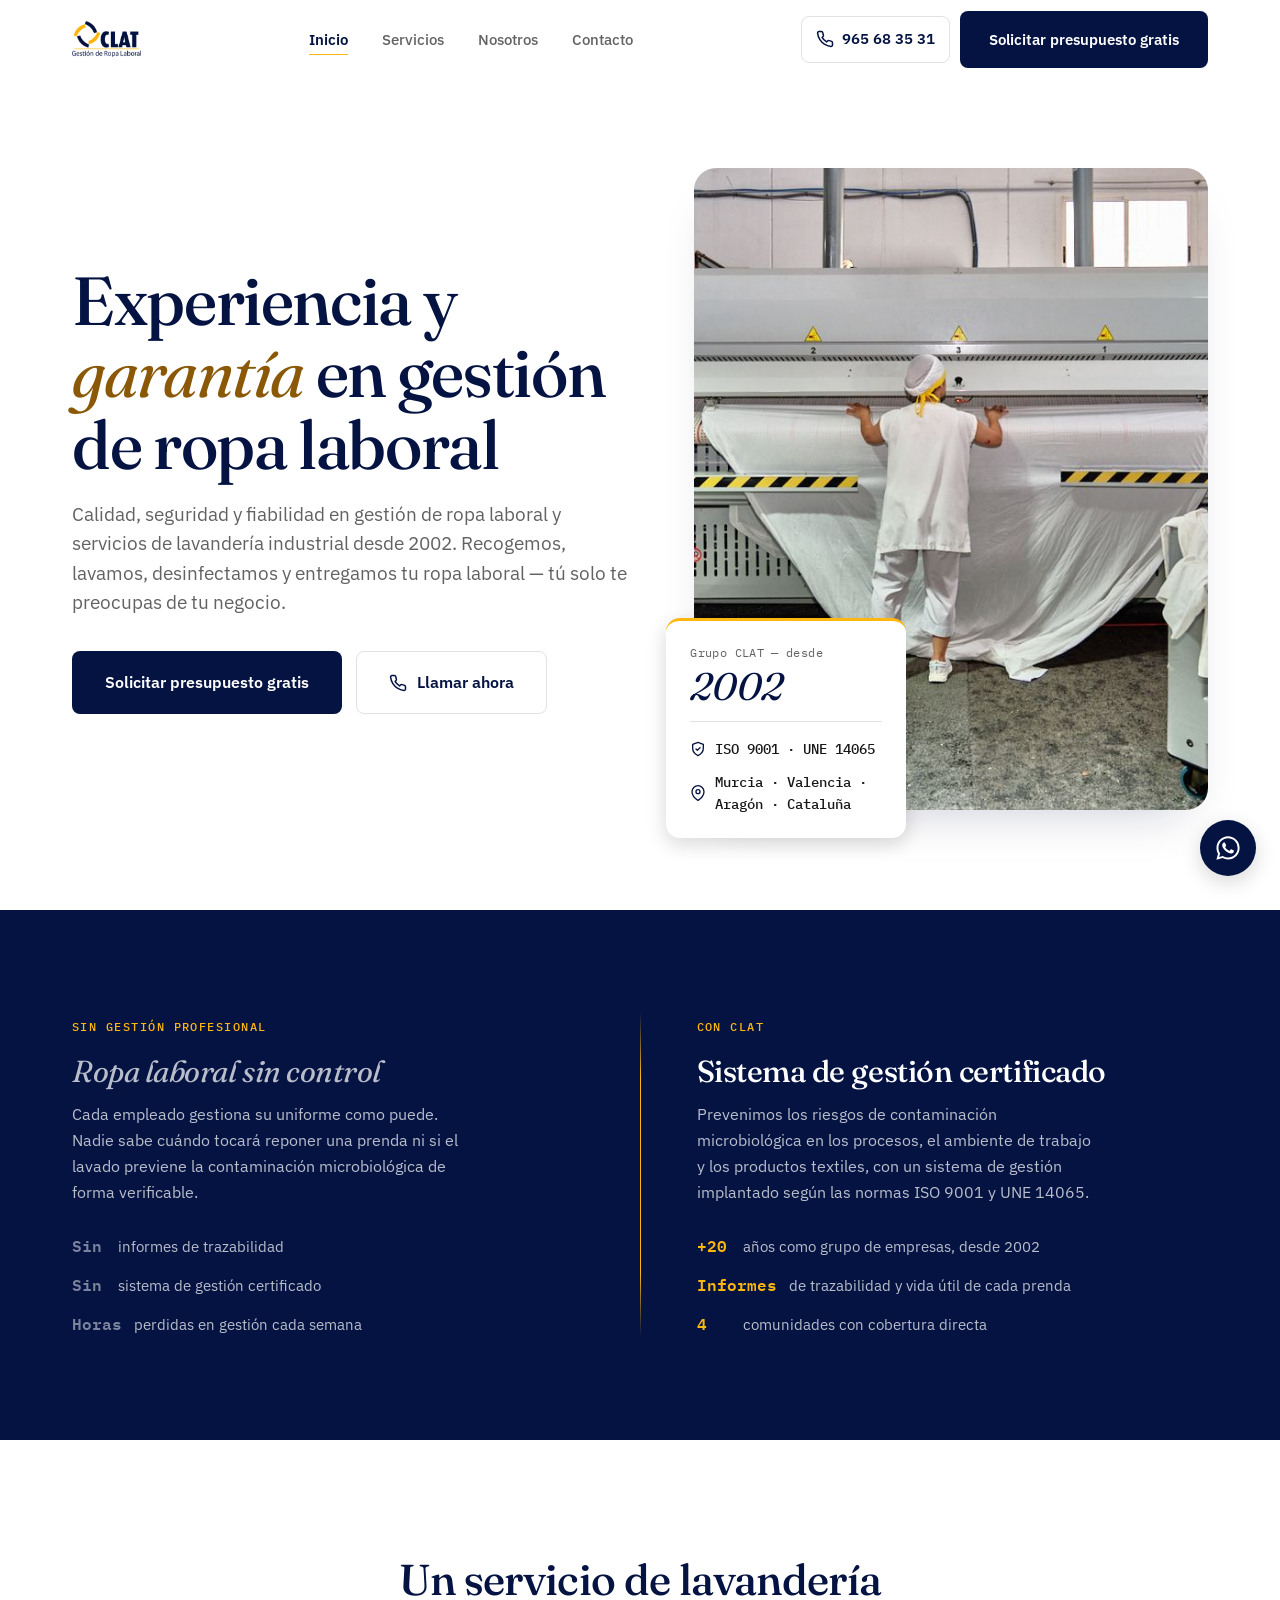
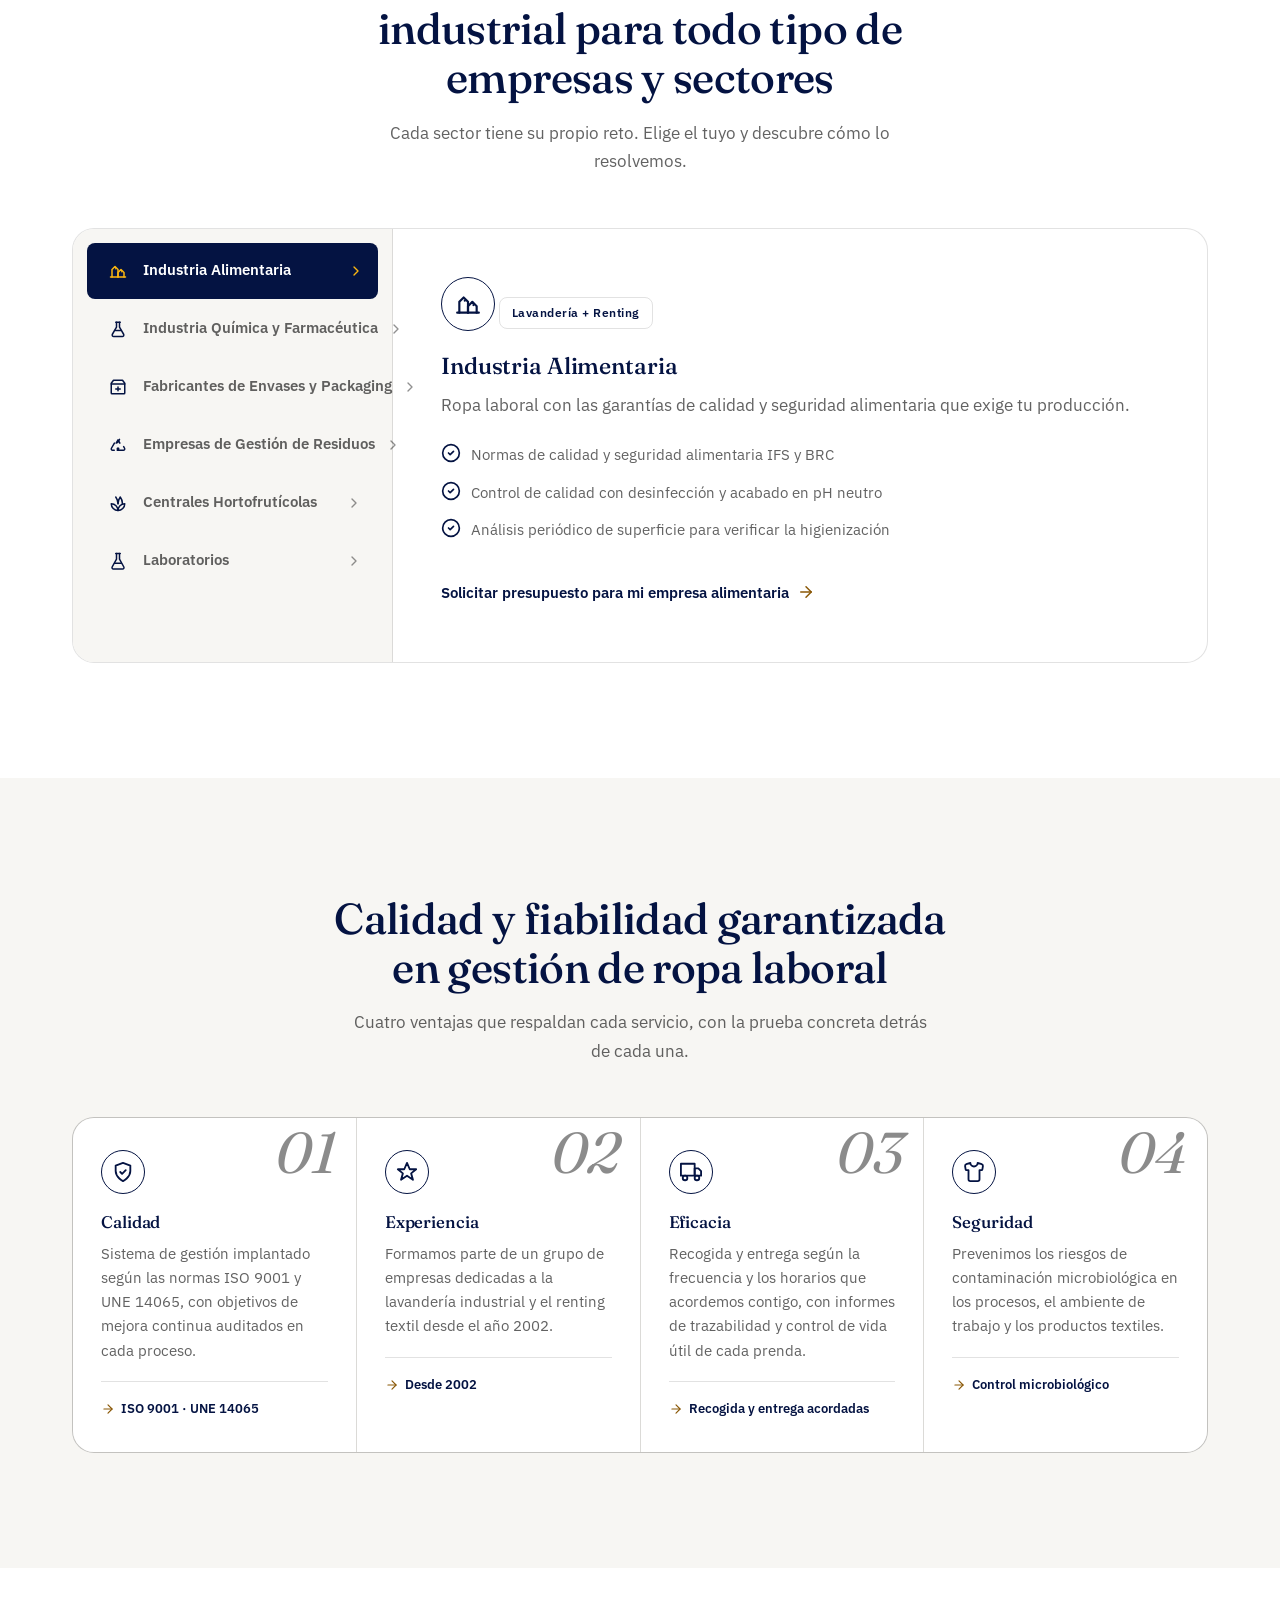
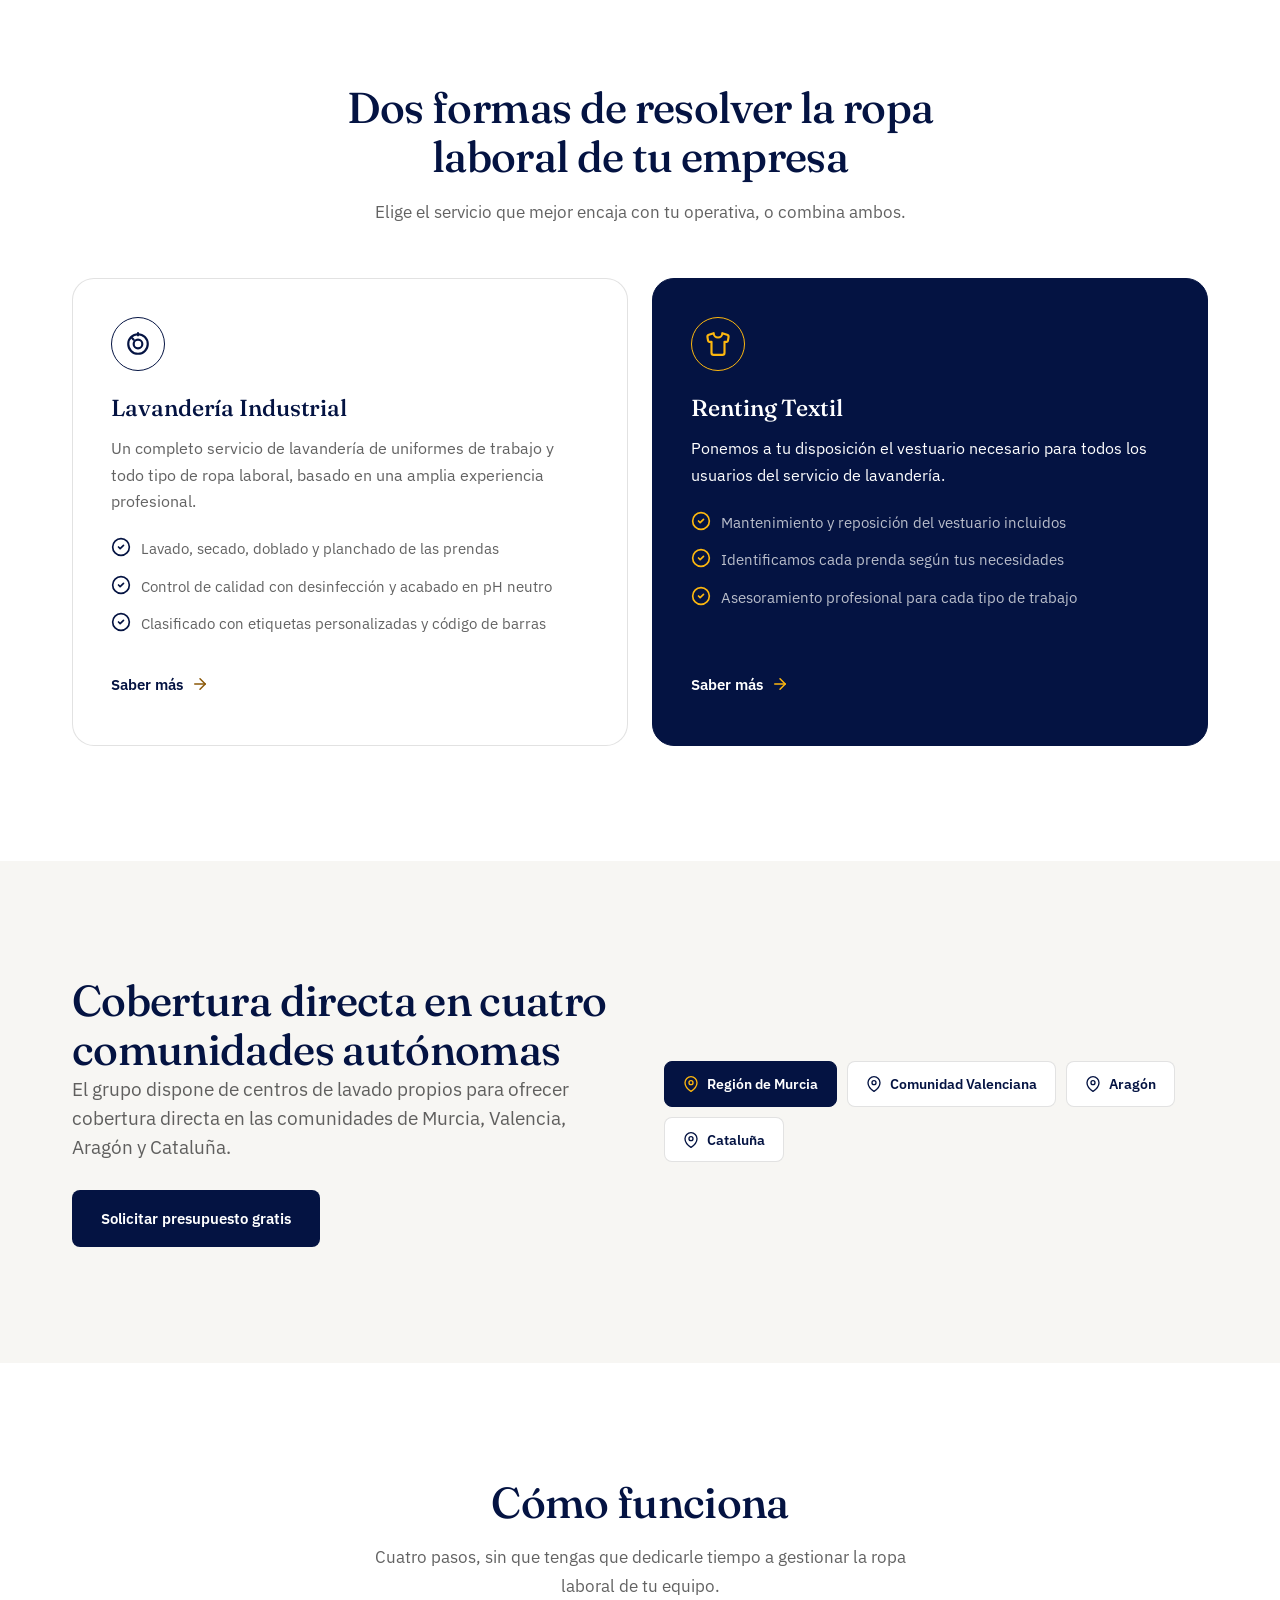
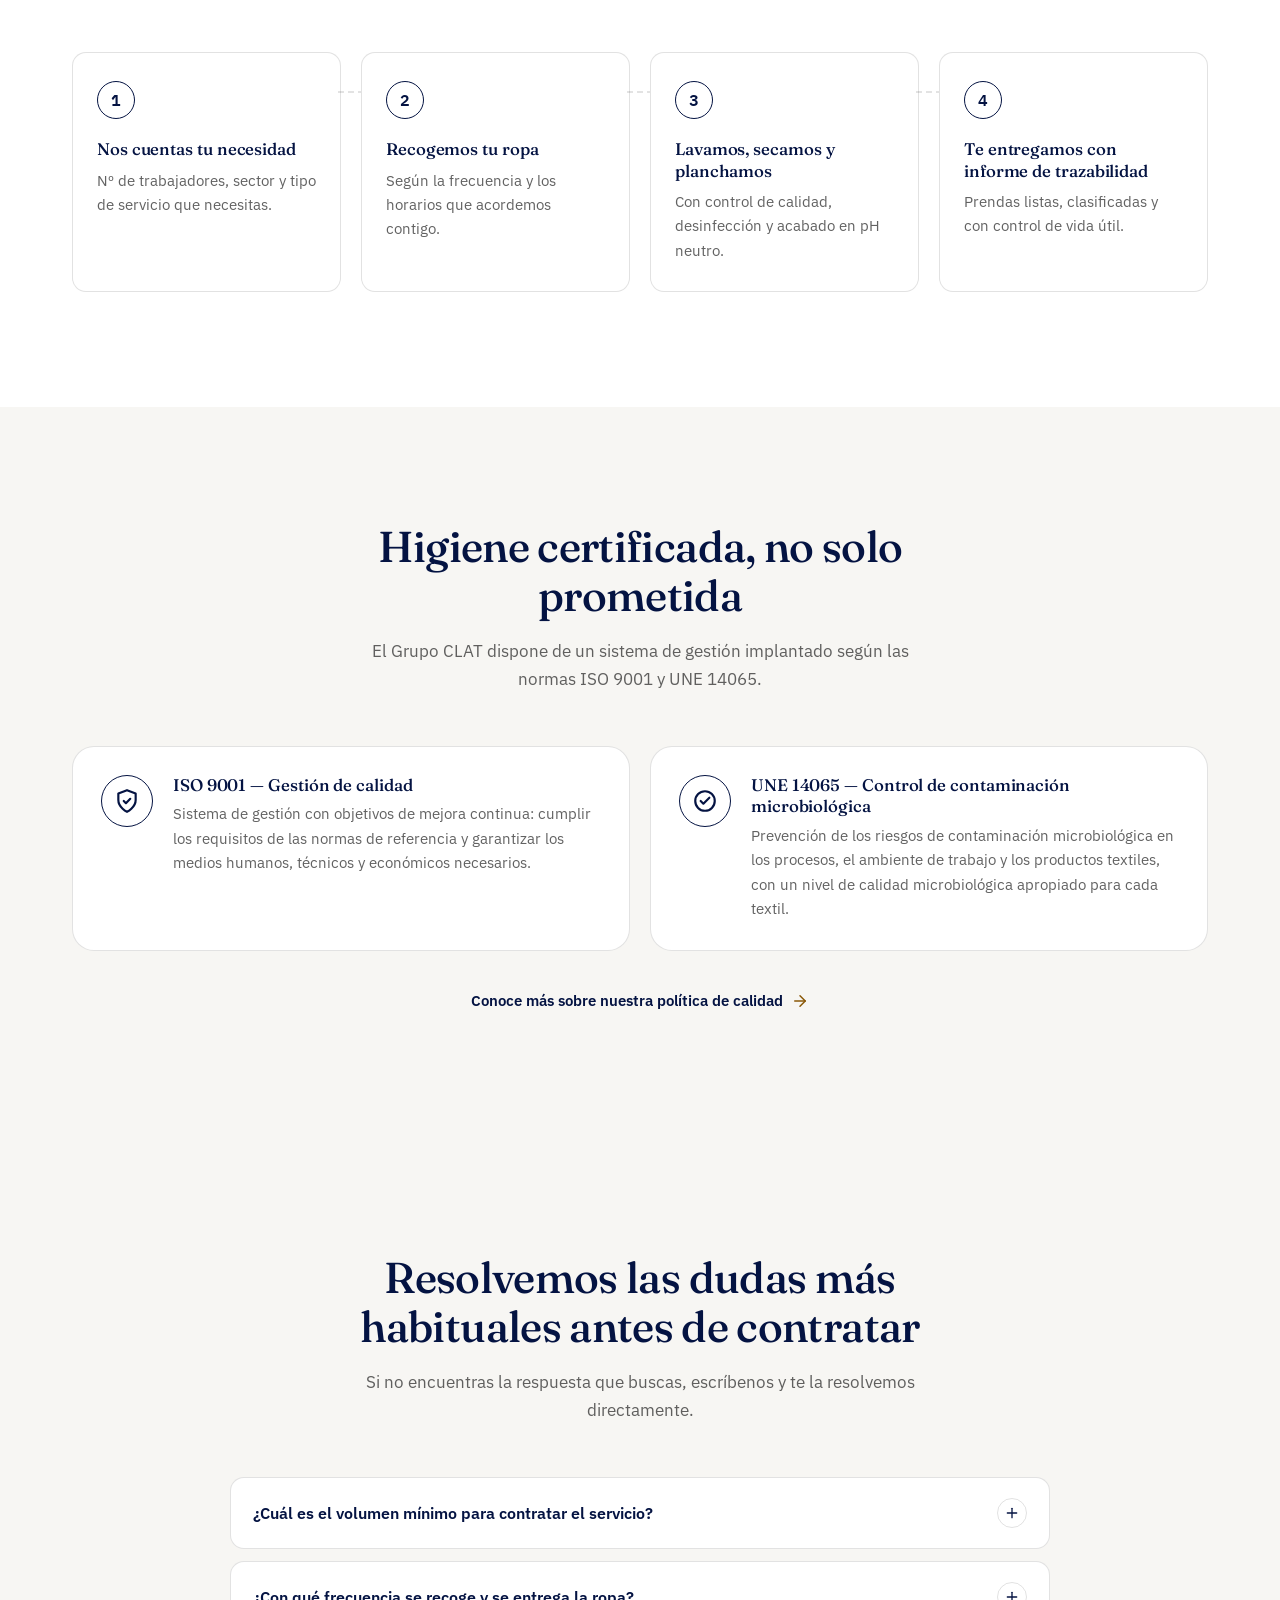
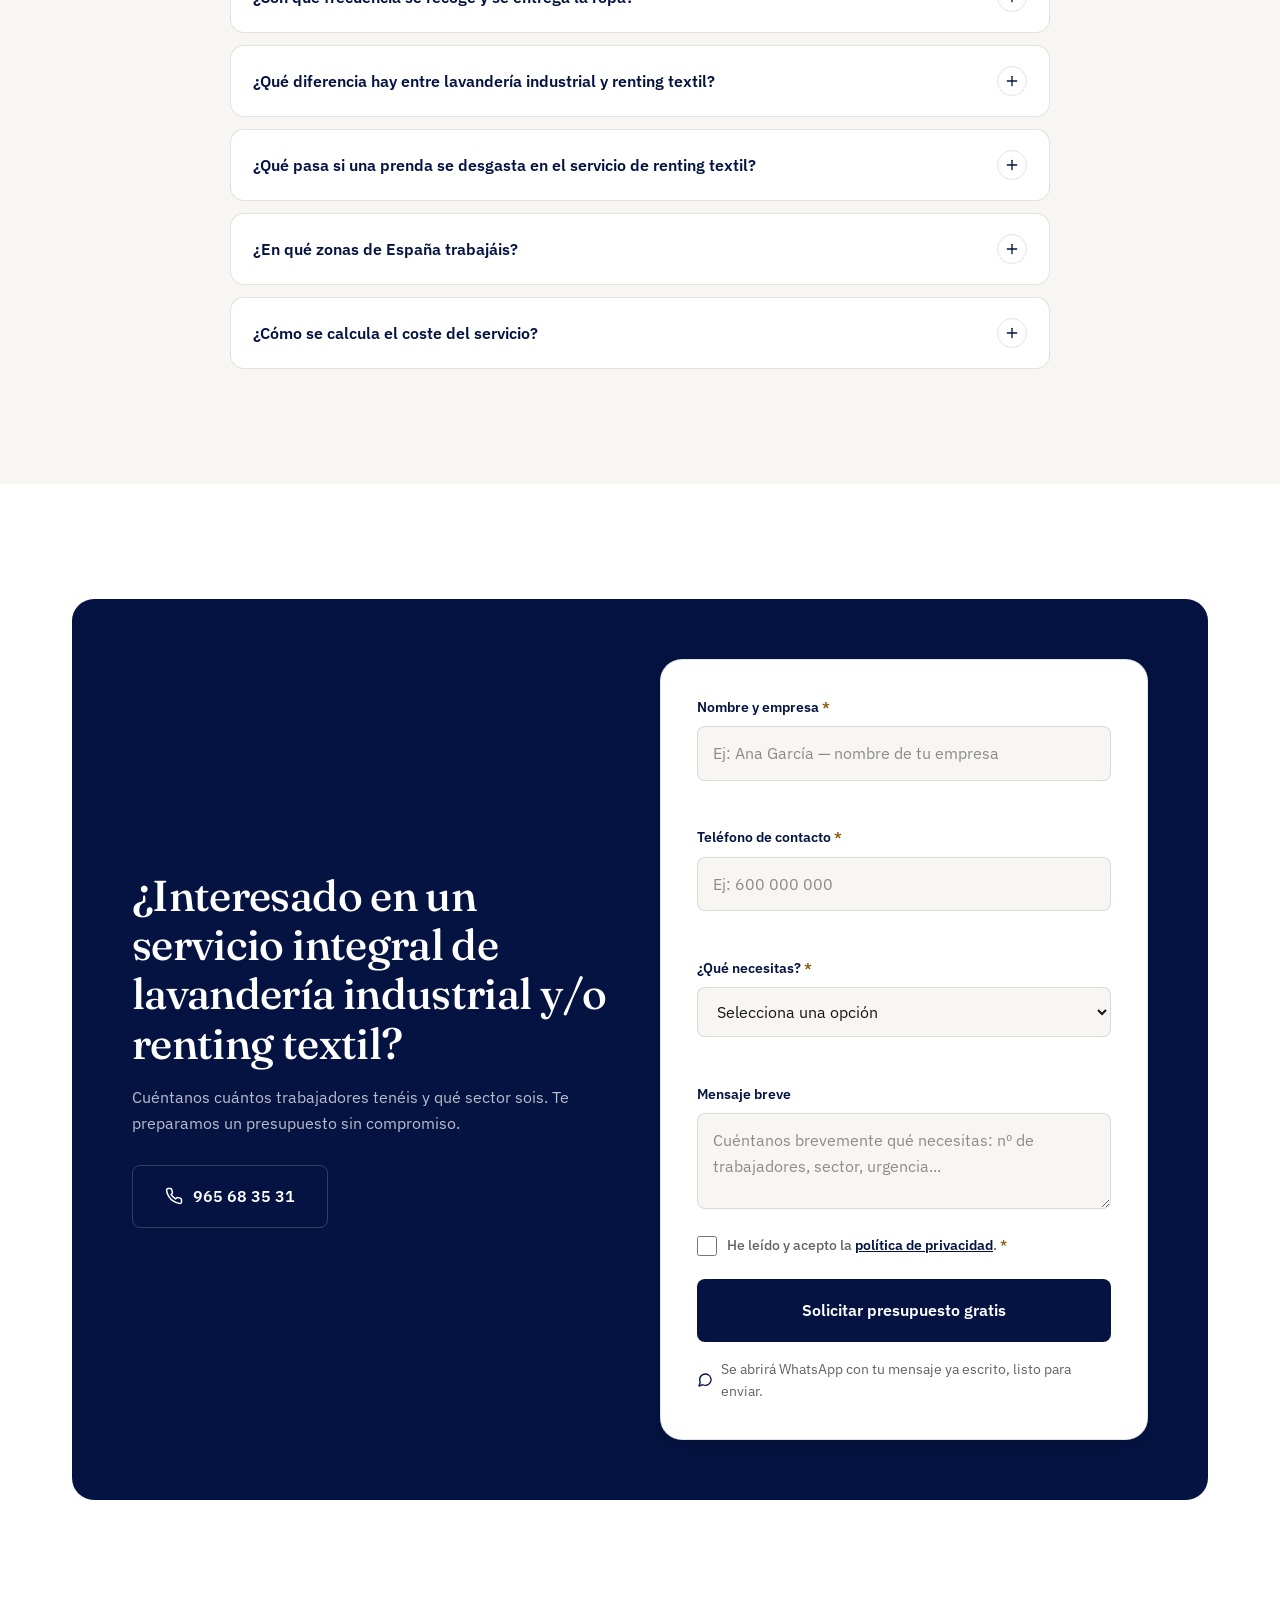
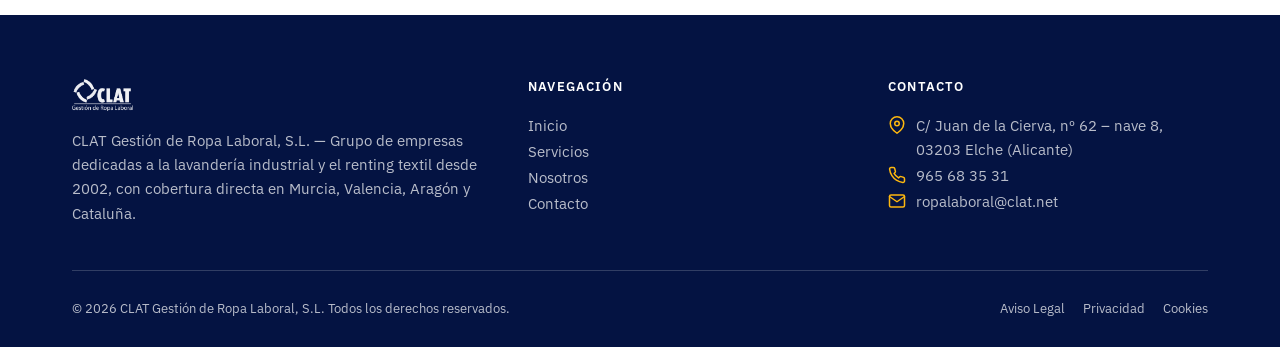
==== commit 5eb69124: "Corrige el logo estirado del footer y el contraste del numeral fantasma .footer-brand img tenía heig" ====
--- a/index.html
+++ b/index.html
@@ -354,7 +354,7 @@
 
     <div class="reasons-bento reasons-bento-4">
       <div class="reason-bento-card reveal">
-        <span class="reason-number">01</span>
+        <span class="reason-number" aria-hidden="true">01</span>
         <div class="reason-icon">
           <svg viewBox="0 0 24 24" fill="none" stroke="currentColor" stroke-width="2" stroke-linecap="round" stroke-linejoin="round"><path d="M12 22s8-4 8-11V5l-8-3-8 3v6c0 7 8 11 8 11z"/><path d="M9 12l2 2 4-4"/></svg>
         </div>
@@ -367,7 +367,7 @@
       </div>
 
       <div class="reason-bento-card reveal">
-        <span class="reason-number">02</span>
+        <span class="reason-number" aria-hidden="true">02</span>
         <div class="reason-icon">
           <svg viewBox="0 0 24 24" fill="none" stroke="currentColor" stroke-width="2" stroke-linecap="round" stroke-linejoin="round"><path d="M12 2l3 7h7l-5.5 4.5 2 7L12 16l-6.5 4.5 2-7L2 9h7z"/></svg>
         </div>
@@ -380,7 +380,7 @@
       </div>
 
       <div class="reason-bento-card reveal">
-        <span class="reason-number">03</span>
+        <span class="reason-number" aria-hidden="true">03</span>
         <div class="reason-icon">
           <svg viewBox="0 0 24 24" fill="none" stroke="currentColor" stroke-width="2" stroke-linecap="round" stroke-linejoin="round"><rect x="1" y="3" width="15" height="13"/><path d="M16 8h4l3 3v5h-7V8z"/><circle cx="5.5" cy="18.5" r="2.5"/><circle cx="18.5" cy="18.5" r="2.5"/></svg>
         </div>
@@ -393,7 +393,7 @@
       </div>
 
       <div class="reason-bento-card reveal">
-        <span class="reason-number">04</span>
+        <span class="reason-number" aria-hidden="true">04</span>
         <div class="reason-icon">
           <svg viewBox="0 0 24 24" fill="none" stroke="currentColor" stroke-width="2" stroke-linecap="round" stroke-linejoin="round"><path d="M20.38 3.46L16 2a4 4 0 0 1-8 0L3.62 3.46a2 2 0 0 0-1.34 2.23l.58 3.47a1 1 0 0 0 .99.84H6v10c0 1.1.9 2 2 2h8a2 2 0 0 0 2-2V10h2.15a1 1 0 0 0 .99-.84l.58-3.47a2 2 0 0 0-1.34-2.23z"/></svg>
         </div>
--- a/css/styles.css
+++ b/css/styles.css
@@ -41,9 +41,9 @@
   --font-body: 'IBM Plex Sans', system-ui, sans-serif;
   --font-mono: 'IBM Plex Mono', ui-monospace, monospace;
 
-  --radius-sm: 3px;
-  --radius-md: 6px;
-  --radius-lg: 8px;
+  --radius-sm: 8px;
+  --radius-md: 14px;
+  --radius-lg: 22px;
   --radius-full: 999px;
 
   --shadow-float: 0 6px 20px rgba(10, 10, 10, 0.16);
@@ -90,38 +90,44 @@
 ul { list-style: none; padding: 0; }
 input, textarea, select { font: inherit; color: inherit; }
 
-h1, h2 {
+h1, h2, h3, h4 {
   font-family: var(--font-display);
   font-optical-sizing: auto;
   font-weight: 500;
   color: var(--blue);
   letter-spacing: -0.01em;
 }
-h1 em, h2 em {
+h1 em, h2 em, h3 em {
   font-style: italic;
   font-weight: 400;
   color: var(--gold-ink);
 }
-h3, h4 {
+/* El titular respira: Fraunces a peso medio, sin mayúsculas, con mucho
+   aire — la voz distintiva de la página, ahora también en los títulos
+   de tarjeta (h3), para que ningún rincón del sitio vuelva a hablar en
+   una tipografía neutra de plantilla. */
+h1 {
+  font-size: clamp(2.5rem, 4.8vw + 1rem, 4.25rem);
+  font-weight: 500;
+  line-height: 1.06;
+  letter-spacing: -0.02em;
+}
+h2 {
+  font-size: clamp(1.95rem, 2.7vw + 1rem, 2.7rem);
+  line-height: 1.14;
+  letter-spacing: -0.015em;
+}
+h3 { font-size: clamp(1.25rem, 1.2vw + 1rem, 1.45rem); font-weight: 500; line-height: 1.28; letter-spacing: -0.005em; }
+h4 { font-family: var(--font-body); font-weight: 600; color: var(--blue); font-size: 1.05rem; line-height: 1.3; letter-spacing: normal; }
+
+/* Excepción: las etiquetas en versalitas (footer, badges) hablan en la
+   voz neutra de cuerpo — un rótulo pequeño en serif itálico de marca
+   perdería legibilidad y coherencia con su propio tracking. */
+.footer-col h3 {
   font-family: var(--font-body);
   font-weight: 600;
-  color: var(--blue);
-}
-/* El titular respira: Fraunces a peso medio, sin mayúsculas, con mucho
-   aire — la voz distintiva de la página, usada con reserva (una o dos
-   frases). Todo lo demás habla en el mismo tono contenido. */
-h1 {
-  font-size: clamp(2.4rem, 4.6vw + 1rem, 4rem);
-  font-weight: 500;
-  line-height: 1.08;
-  letter-spacing: -0.015em;
-}
-h2 {
-  font-size: clamp(1.9rem, 2.6vw + 1rem, 2.6rem);
-  line-height: 1.15;
-}
-h3 { font-size: clamp(1.2rem, 1.1vw + 1rem, 1.4rem); line-height: 1.3; }
-h4 { font-size: 1.05rem; line-height: 1.3; }
+  letter-spacing: 0.09em;
+}
 
 p { color: var(--ink-70); }
 
@@ -367,6 +373,7 @@
   position: relative;
   background: var(--white);
   border-top: 3px solid var(--orange);
+  border-radius: var(--radius-md);
   padding: 22px 24px;
   margin-top: -40px;
   margin-inline: 20px;
@@ -582,7 +589,7 @@
 .sector-panel-item .check-list { margin-bottom: 28px; }
 
 /* ---------------------------------- Why CLAT / differentiators ---------------------------------- */
-.reasons-bento, .reasons-bento-4 { display: grid; grid-template-columns: repeat(2, 1fr); gap: 1px; background: var(--line); border: 1px solid var(--line); }
+.reasons-bento, .reasons-bento-4 { display: grid; grid-template-columns: repeat(2, 1fr); gap: 1px; background: var(--line); border: 1px solid var(--line); border-radius: var(--radius-lg); overflow: hidden; }
 @media (min-width: 640px) { .reasons-bento, .reasons-bento-4 { grid-template-columns: repeat(4, 1fr); } }
 
 .reason-bento-card {
@@ -606,7 +613,9 @@
   font-weight: 400;
   font-size: 3.6rem;
   line-height: 1;
-  color: var(--line);
+  /* Más oscura que una línea decorativa normal: a este tamaño cuenta como
+     "texto grande" y necesita 3:1 real, no solo leerse como fantasma. */
+  color: rgba(23, 23, 23, 0.5);
   z-index: 0;
   pointer-events: none;
   transition: color 300ms var(--ease);
@@ -640,7 +649,7 @@
 
 @media (hover: hover) {
   .reason-bento-card:hover { background: var(--bg-soft); }
-  .reason-bento-card:hover .reason-number { color: var(--line); }
+  .reason-bento-card:hover .reason-number { color: rgba(23, 23, 23, 0.5); }
 }
 
 /* ---------------------------------- Coverage / zones ---------------------------------- */
@@ -988,7 +997,7 @@
 .footer-grid { display: grid; gap: 40px; margin-bottom: 44px; }
 @media (min-width: 768px) { .footer-grid { grid-template-columns: 1.3fr 1fr 1fr; } }
 .footer-brand { display: flex; align-items: center; gap: 10px; margin-bottom: 18px; }
-.footer-brand img { height: 32px; opacity: 0.95; }
+.footer-brand img { height: 32px; width: auto; opacity: 0.95; }
 .site-footer p { color: var(--paper-70); font-size: 0.92rem; }
 .footer-col h3 { color: #fff; font-size: 0.82rem; text-transform: uppercase; letter-spacing: 0.09em; margin-bottom: 18px; font-weight: 600; }
 .footer-col ul { display: flex; flex-direction: column; gap: 2px; }
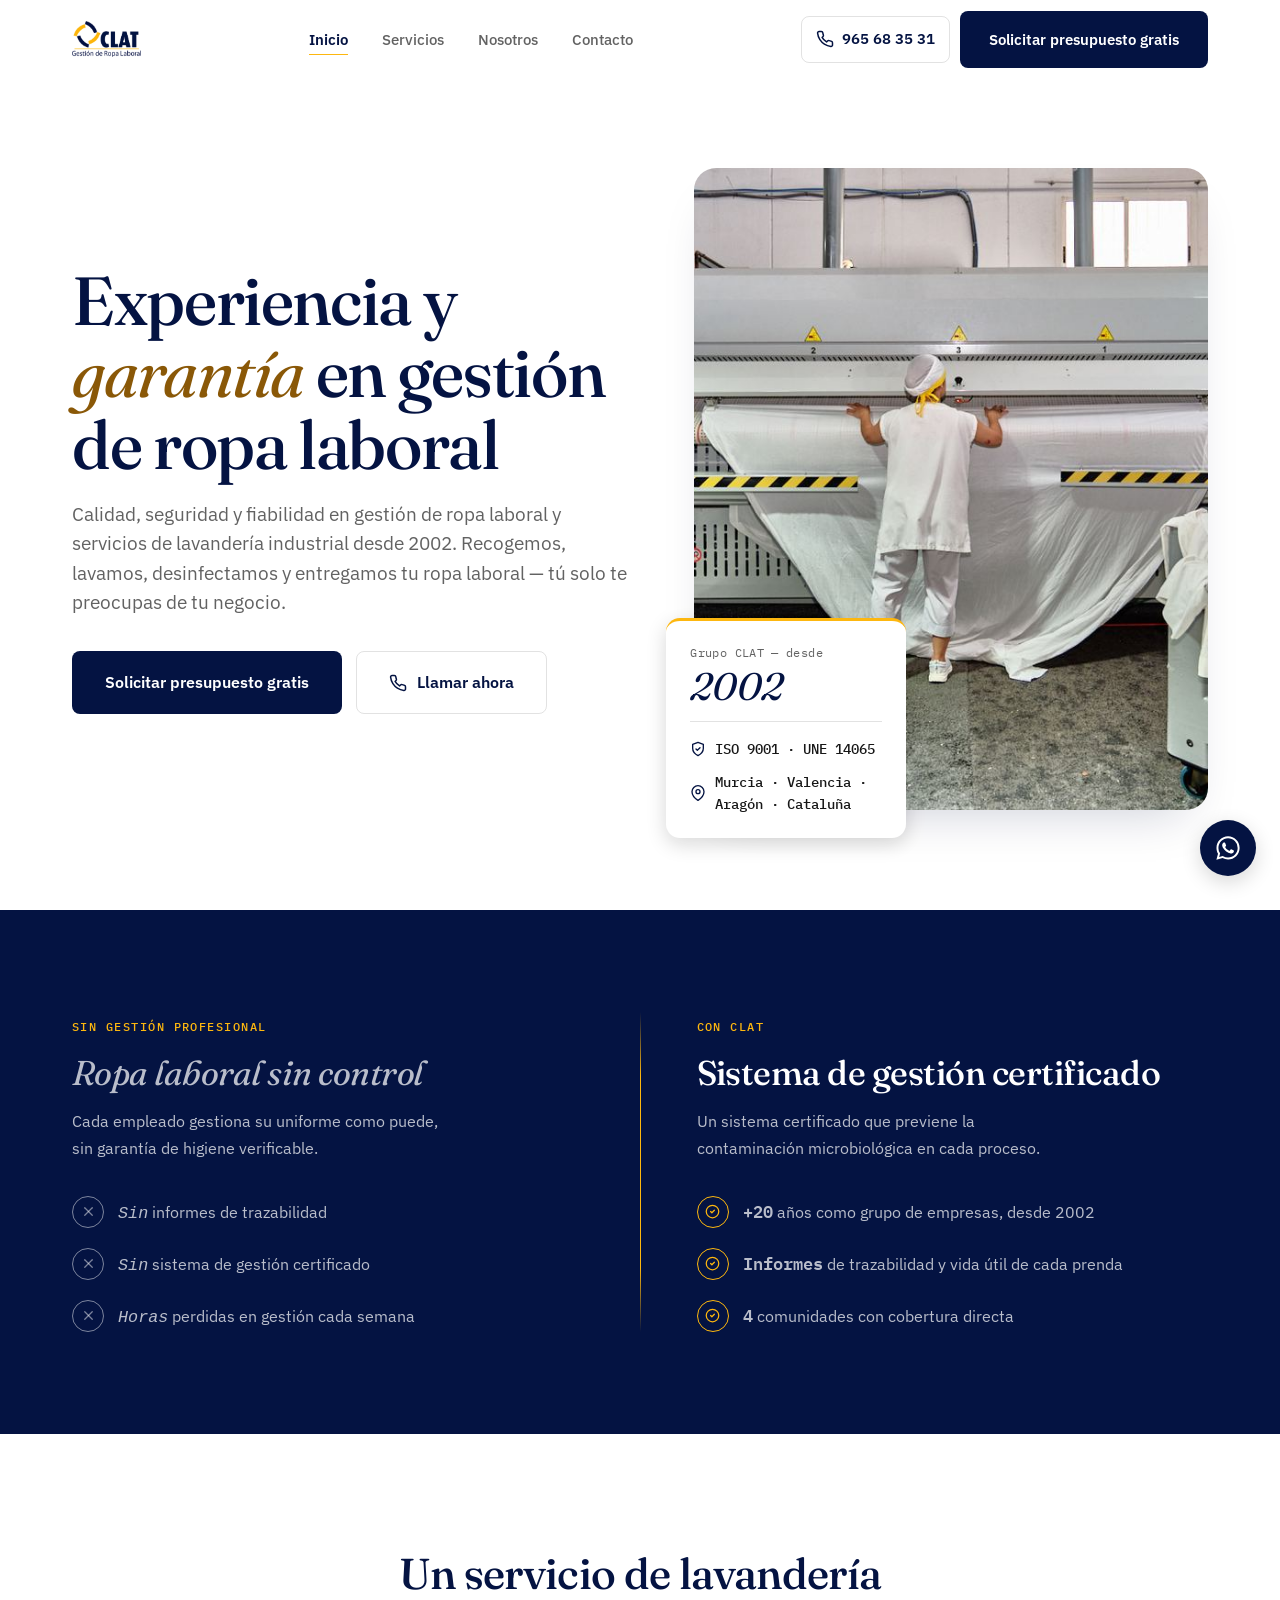
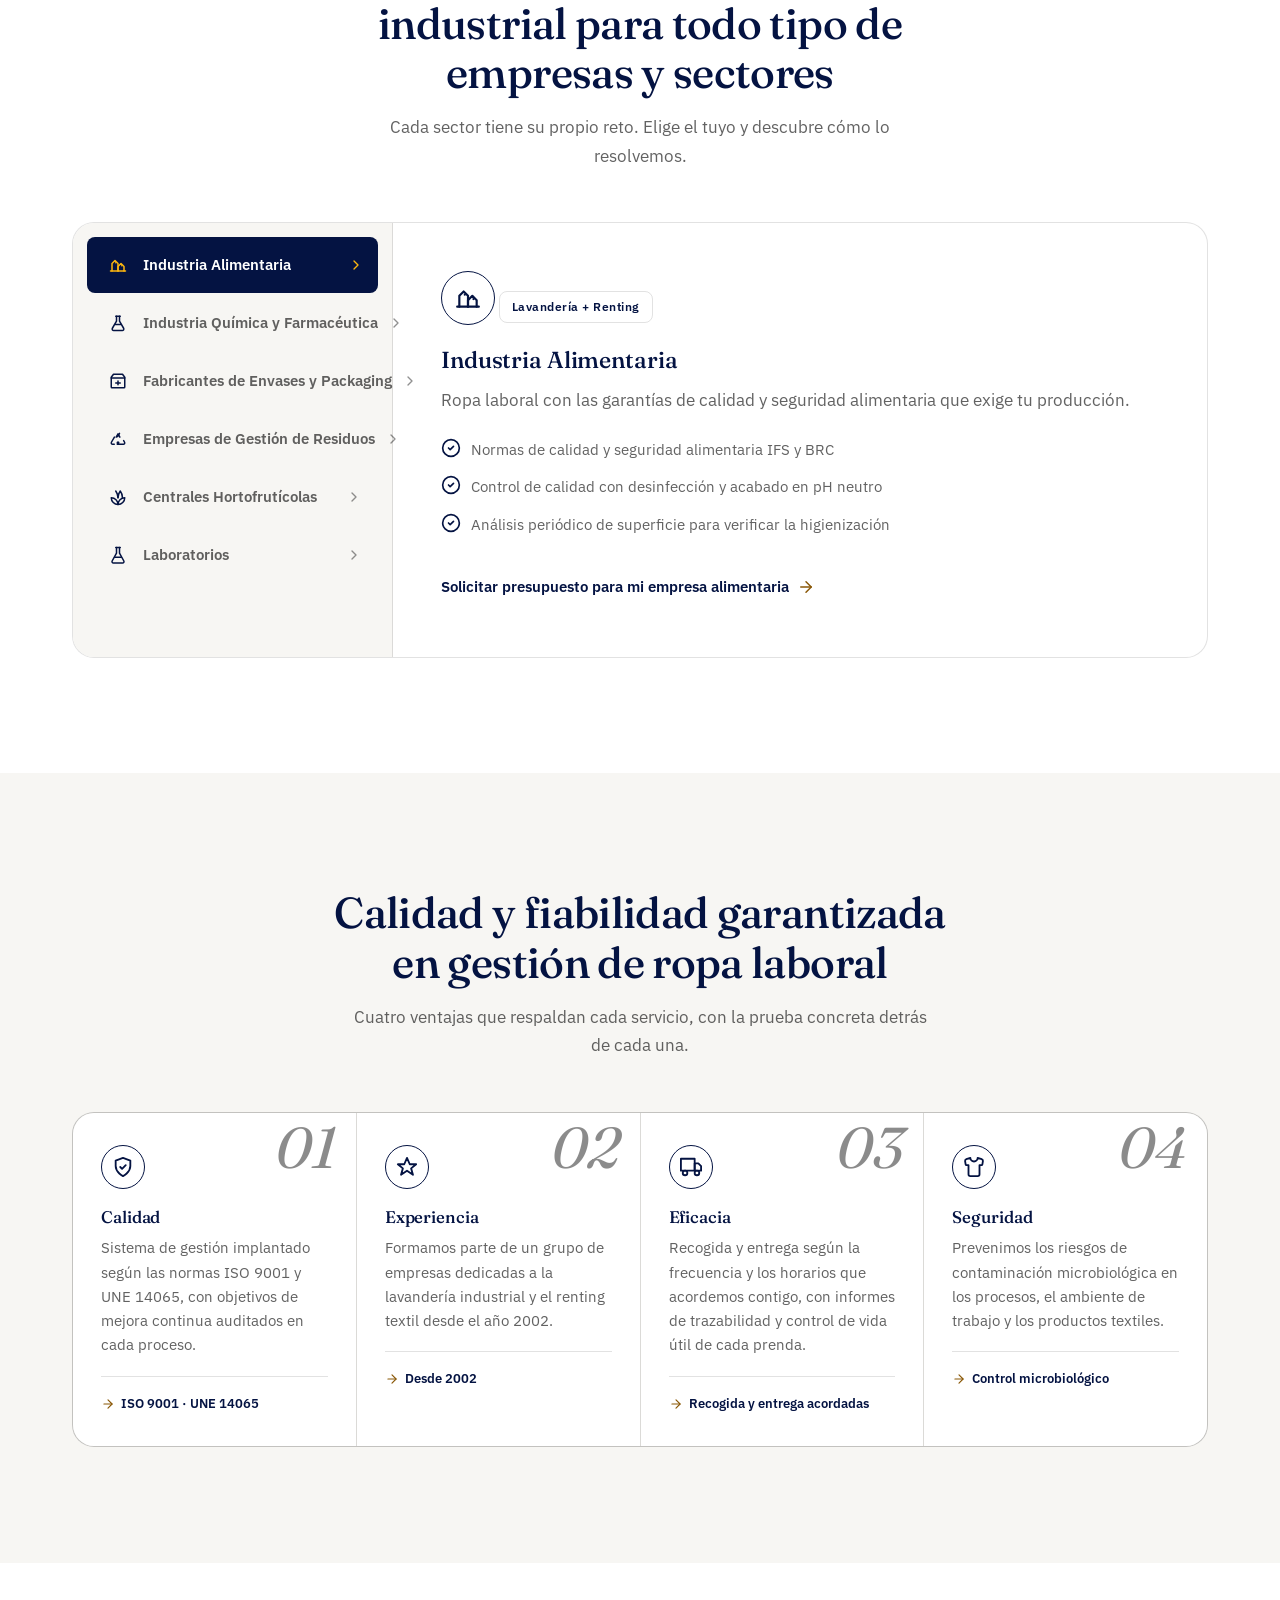
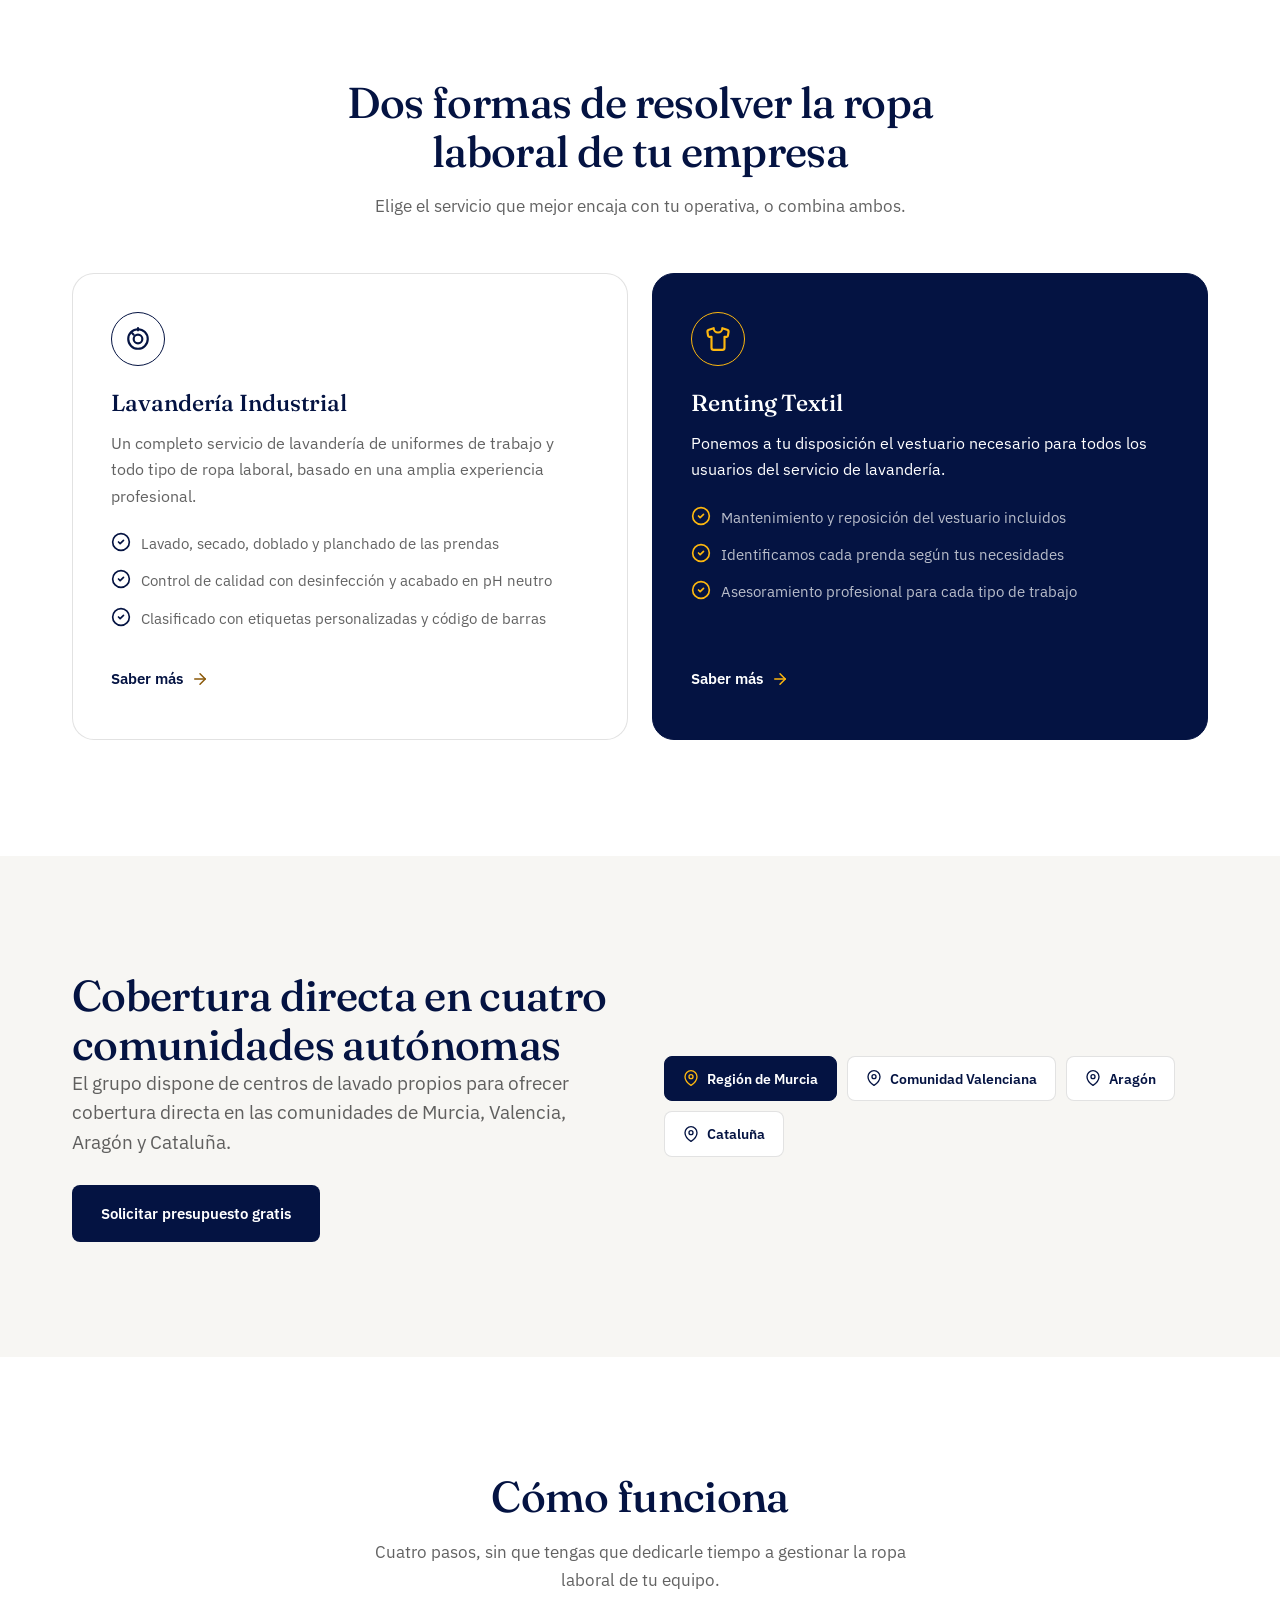
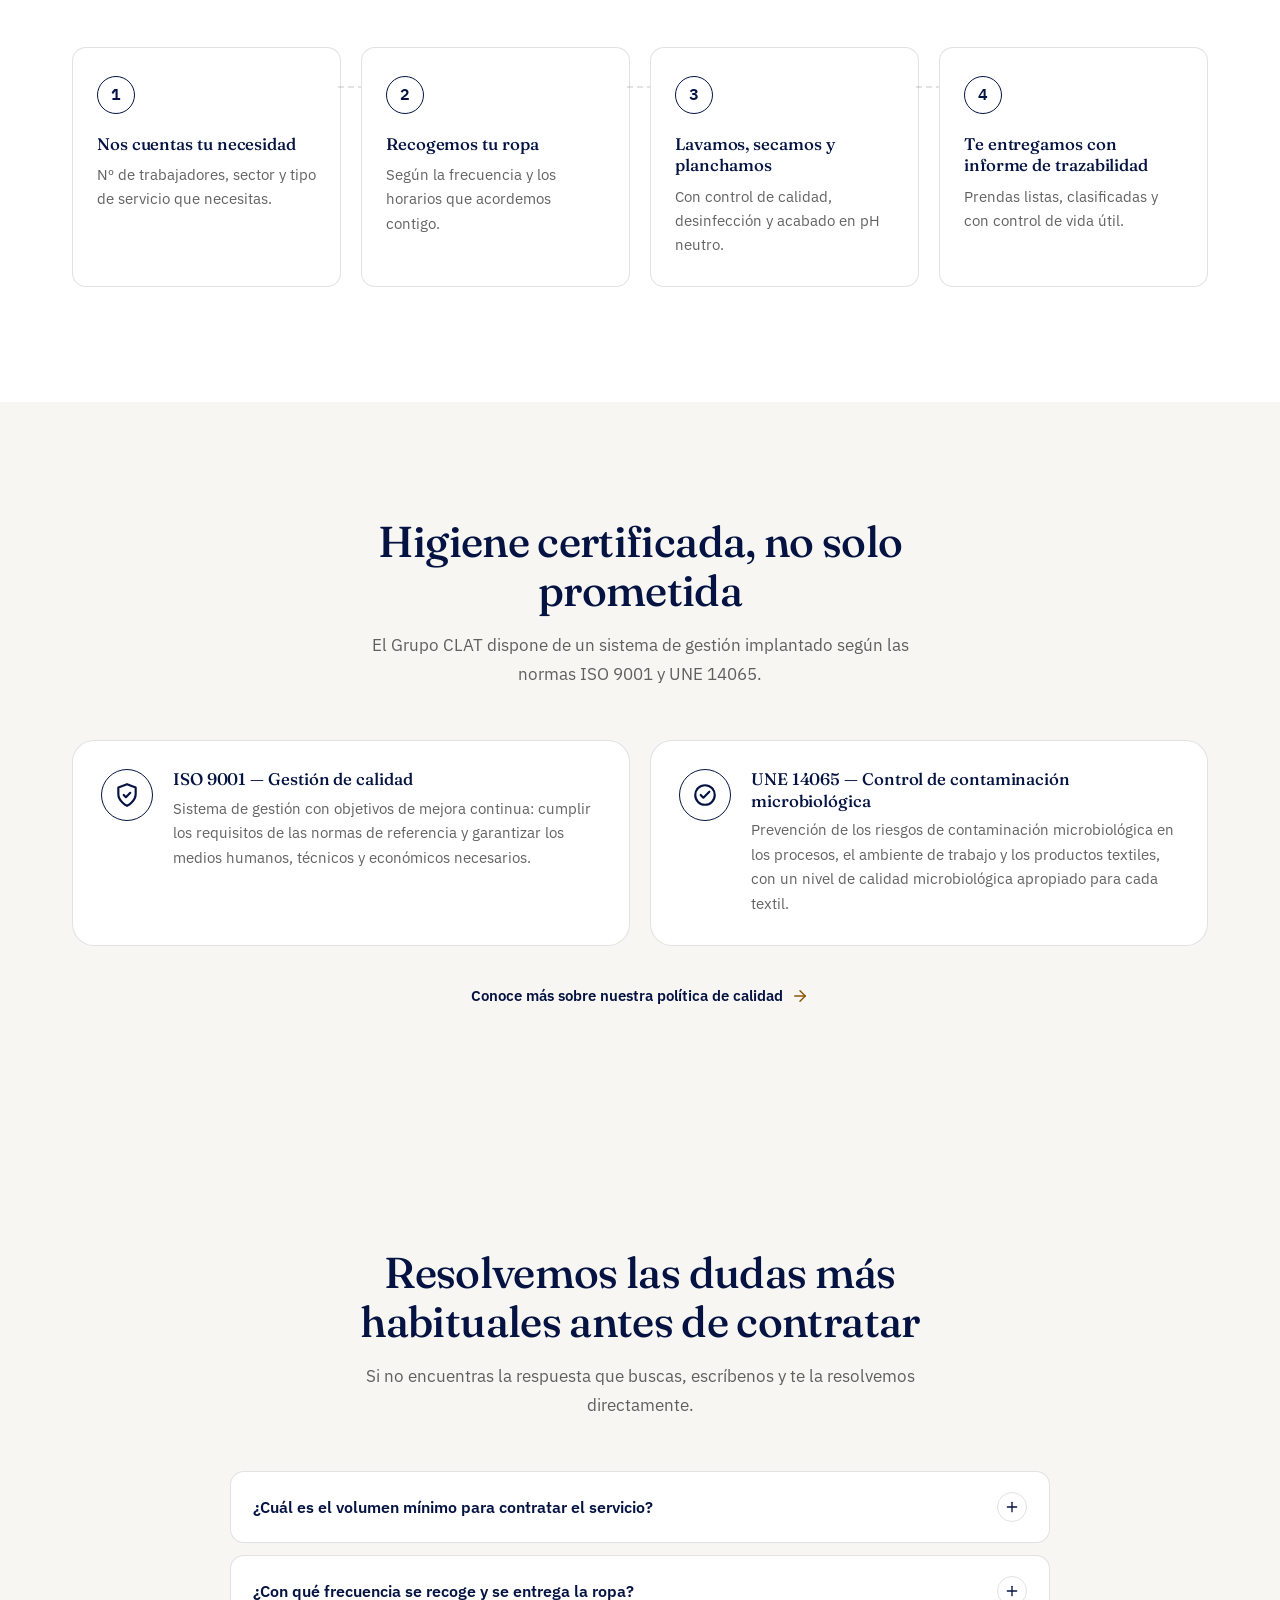
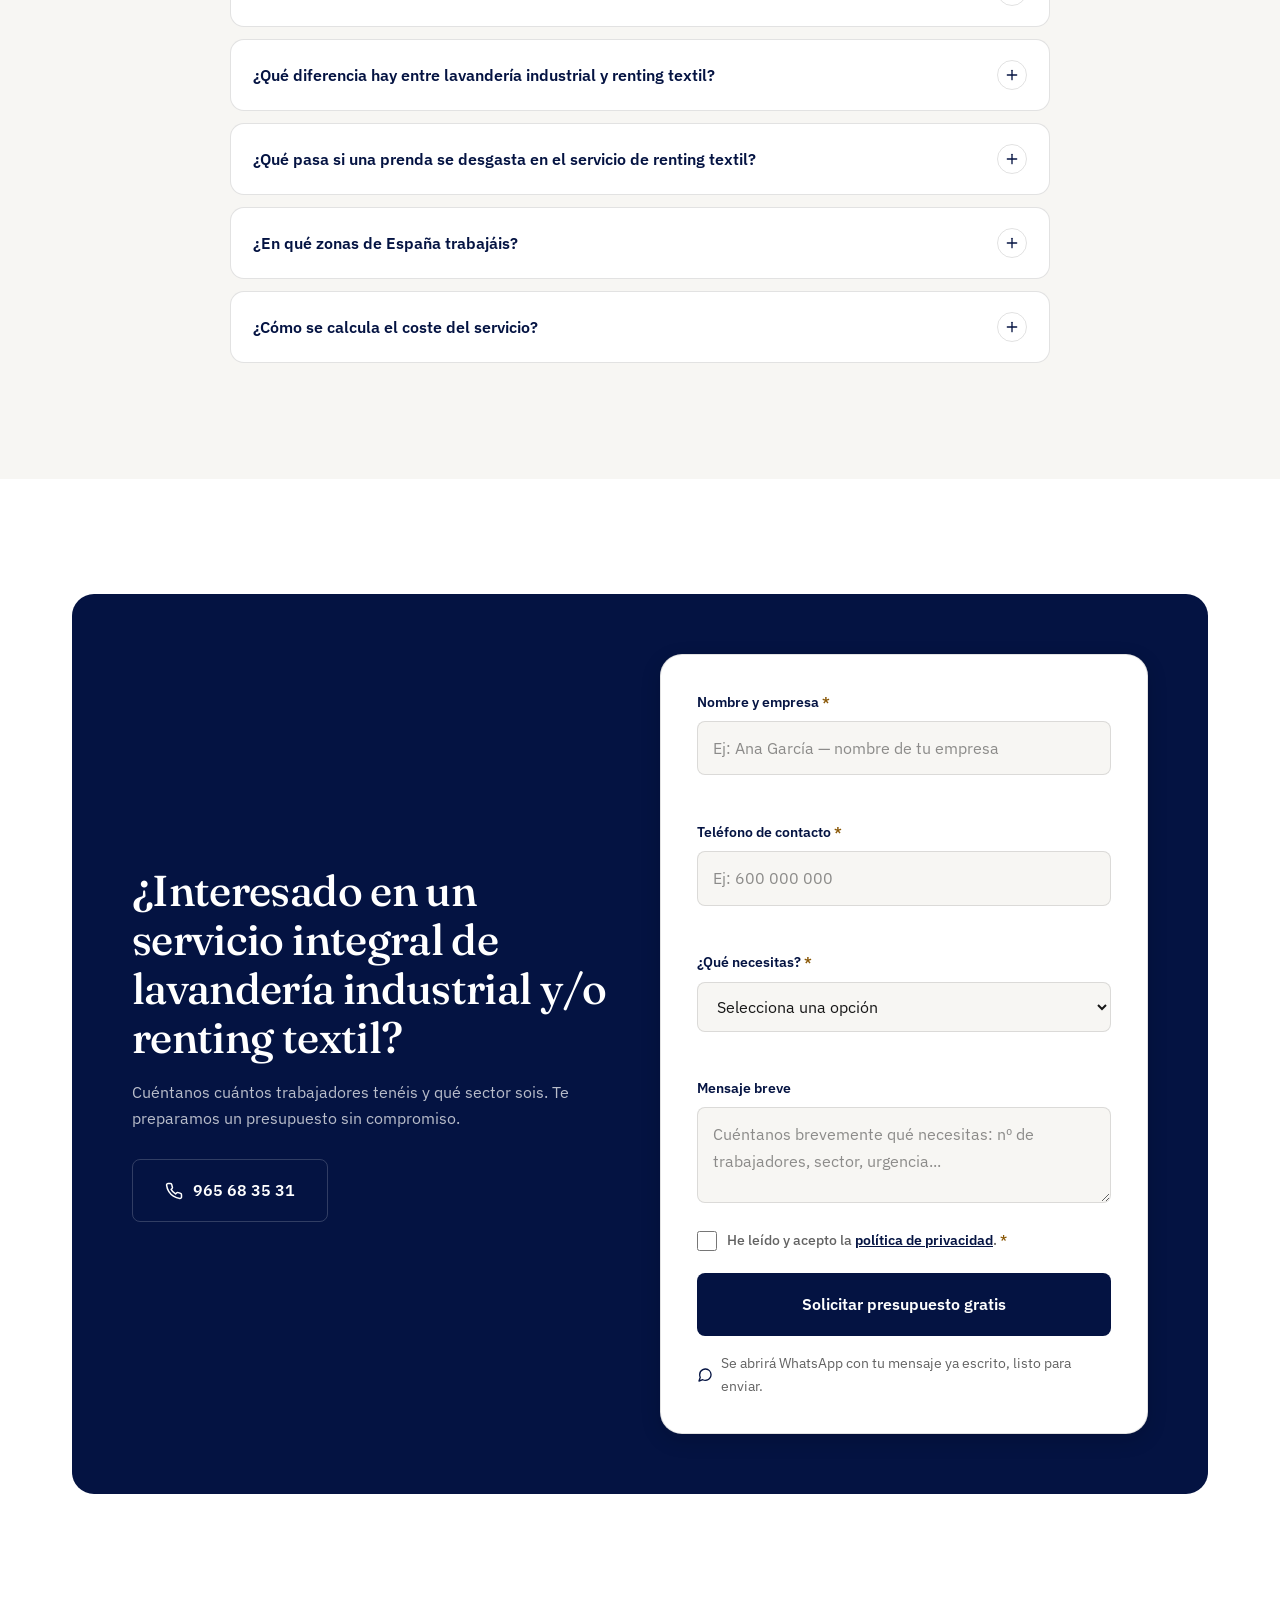
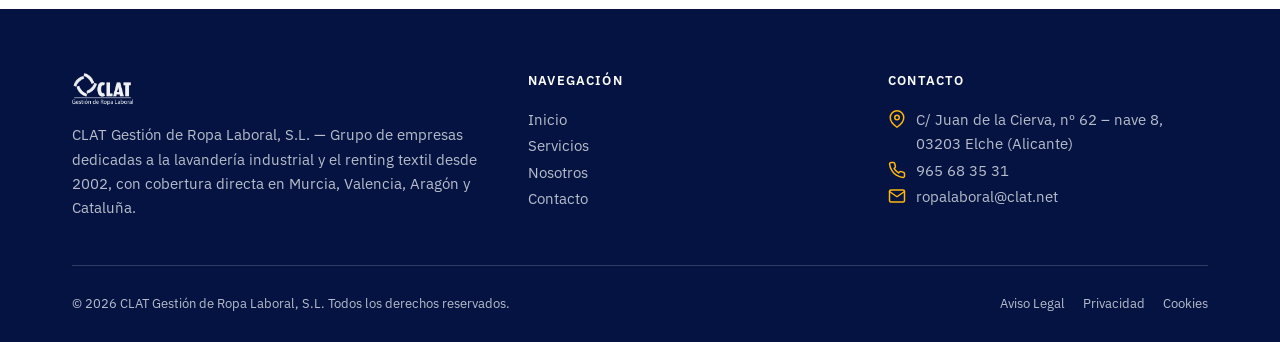
==== commit 12251569: "Rediseña la Barrera Sanitaria: iconos por dato y copy más corto Añade un icono (X sutil / check dora" ====
--- a/index.html
+++ b/index.html
@@ -185,11 +185,20 @@
     <div class="barrier-side is-sucio">
       <span class="barrier-label">Sin gestión profesional</span>
       <h2>Ropa laboral sin control</h2>
-      <p class="barrier-copy">Cada empleado gestiona su uniforme como puede. Nadie sabe cuándo tocará reponer una prenda ni si el lavado previene la contaminación microbiológica de forma verificable.</p>
+      <p class="barrier-copy">Cada empleado gestiona su uniforme como puede, sin garantía de higiene verificable.</p>
       <div class="barrier-facts">
-        <div class="barrier-fact"><span class="fact-mark mono">Sin</span><span>informes de trazabilidad</span></div>
-        <div class="barrier-fact"><span class="fact-mark mono">Sin</span><span>sistema de gestión certificado</span></div>
-        <div class="barrier-fact"><span class="fact-mark mono">Horas</span><span>perdidas en gestión cada semana</span></div>
+        <div class="barrier-fact">
+          <span class="barrier-fact-icon"><svg viewBox="0 0 24 24" fill="none" stroke="currentColor" stroke-width="2" stroke-linecap="round" stroke-linejoin="round"><line x1="18" y1="6" x2="6" y2="18"/><line x1="6" y1="6" x2="18" y2="18"/></svg></span>
+          <span><span class="fact-mark mono">Sin</span> informes de trazabilidad</span>
+        </div>
+        <div class="barrier-fact">
+          <span class="barrier-fact-icon"><svg viewBox="0 0 24 24" fill="none" stroke="currentColor" stroke-width="2" stroke-linecap="round" stroke-linejoin="round"><line x1="18" y1="6" x2="6" y2="18"/><line x1="6" y1="6" x2="18" y2="18"/></svg></span>
+          <span><span class="fact-mark mono">Sin</span> sistema de gestión certificado</span>
+        </div>
+        <div class="barrier-fact">
+          <span class="barrier-fact-icon"><svg viewBox="0 0 24 24" fill="none" stroke="currentColor" stroke-width="2" stroke-linecap="round" stroke-linejoin="round"><line x1="18" y1="6" x2="6" y2="18"/><line x1="6" y1="6" x2="18" y2="18"/></svg></span>
+          <span><span class="fact-mark mono">Horas</span> perdidas en gestión cada semana</span>
+        </div>
       </div>
     </div>
 
@@ -199,11 +208,20 @@
     <div class="barrier-side is-limpio">
       <span class="barrier-label">Con CLAT</span>
       <h2>Sistema de gestión certificado</h2>
-      <p class="barrier-copy">Prevenimos los riesgos de contaminación microbiológica en los procesos, el ambiente de trabajo y los productos textiles, con un sistema de gestión implantado según las normas ISO 9001 y UNE 14065.</p>
+      <p class="barrier-copy">Un sistema certificado que previene la contaminación microbiológica en cada proceso.</p>
       <div class="barrier-facts">
-        <div class="barrier-fact"><span class="fact-mark mono stat-number" data-count="20" data-prefix="+">0</span><span>años como grupo de empresas, desde 2002</span></div>
-        <div class="barrier-fact"><span class="fact-mark mono">Informes</span><span>de trazabilidad y vida útil de cada prenda</span></div>
-        <div class="barrier-fact"><span class="fact-mark mono">4</span><span>comunidades con cobertura directa</span></div>
+        <div class="barrier-fact">
+          <span class="barrier-fact-icon"><svg viewBox="0 0 24 24" fill="none" stroke="currentColor" stroke-width="2" stroke-linecap="round" stroke-linejoin="round"><path d="M9 12l2 2 4-4"/><circle cx="12" cy="12" r="10"/></svg></span>
+          <span><span class="fact-mark mono stat-number" data-count="20" data-prefix="+">0</span> años como grupo de empresas, desde 2002</span>
+        </div>
+        <div class="barrier-fact">
+          <span class="barrier-fact-icon"><svg viewBox="0 0 24 24" fill="none" stroke="currentColor" stroke-width="2" stroke-linecap="round" stroke-linejoin="round"><path d="M9 12l2 2 4-4"/><circle cx="12" cy="12" r="10"/></svg></span>
+          <span><span class="fact-mark mono">Informes</span> de trazabilidad y vida útil de cada prenda</span>
+        </div>
+        <div class="barrier-fact">
+          <span class="barrier-fact-icon"><svg viewBox="0 0 24 24" fill="none" stroke="currentColor" stroke-width="2" stroke-linecap="round" stroke-linejoin="round"><path d="M9 12l2 2 4-4"/><circle cx="12" cy="12" r="10"/></svg></span>
+          <span><span class="fact-mark mono">4</span> comunidades con cobertura directa</span>
+        </div>
       </div>
     </div>
   </div>
--- a/css/styles.css
+++ b/css/styles.css
@@ -305,7 +305,11 @@
 }
 .mobile-menu.is-open { opacity: 1; visibility: visible; transform: translateY(0); }
 .mobile-menu ul { display: flex; flex-direction: column; gap: 2px; margin-bottom: 24px; }
-.mobile-menu a {
+/* :not(.btn) — el CTA de "Solicitar presupuesto" dentro del menú móvil
+   es también un <a>: sin esta exclusión, este color heredaba por encima
+   del texto blanco de .btn-primary y lo dejaba invisible (navy sobre
+   navy). */
+.mobile-menu a:not(.btn) {
   display: block;
   font-weight: 600;
   font-size: 1.1rem;
@@ -439,22 +443,36 @@
   margin-bottom: 16px;
 }
 
-.barrier-side h2 { font-size: clamp(1.5rem, 1.8vw + 1rem, 1.9rem); line-height: 1.15; color: #fff; }
+.barrier-side h2 { font-size: clamp(1.65rem, 2.1vw + 1rem, 2.15rem); line-height: 1.12; color: #fff; }
 .barrier-side.is-sucio h2 { font-style: italic; font-weight: 400; color: var(--paper-70); }
-.barrier-side p.barrier-copy { margin-top: 14px; max-width: 40ch; font-size: 0.98rem; color: var(--paper-70); }
-
-.barrier-facts { margin-top: 28px; display: flex; flex-direction: column; gap: 14px; }
-.barrier-fact { display: flex; align-items: baseline; gap: 12px; font-size: 0.95rem; }
+.barrier-side p.barrier-copy { margin-top: 16px; max-width: 38ch; font-size: 1.02rem; color: var(--paper-70); }
+
+/* Cada hecho es un icono + una palabra de peso — el mismo lenguaje visual
+   de círculos con borde fino que usan sector-explorer, servicios y
+   certificaciones, para que la barrera hable el mismo idioma que el
+   resto del sitio en vez de reducirse a texto suelto. */
+.barrier-facts { margin-top: 34px; display: flex; flex-direction: column; gap: 20px; }
+.barrier-fact { display: flex; align-items: center; gap: 14px; font-size: 1rem; }
+.barrier-fact-icon {
+  flex-shrink: 0;
+  width: 32px; height: 32px;
+  border-radius: 50%;
+  border: 1.5px solid currentColor;
+  display: flex; align-items: center; justify-content: center;
+}
+.barrier-fact-icon svg { width: 15px; height: 15px; }
+.barrier-side.is-sucio .barrier-fact-icon { color: var(--paper-45); }
+.barrier-side.is-limpio .barrier-fact-icon { color: var(--orange); }
+
 .barrier-fact .fact-mark {
   font-family: var(--font-mono);
   font-weight: 600;
-  font-size: 1.02rem;
-  min-width: 3.4ch;
+  font-size: 1.05rem;
   flex-shrink: 0;
   line-height: 1.3;
   color: var(--orange);
 }
-.barrier-side.is-sucio .fact-mark { color: var(--paper-45); }
+.barrier-side.is-sucio .fact-mark { color: var(--paper-70); font-style: italic; font-weight: 500; }
 .barrier-fact span:last-child { color: var(--paper-70); }
 
 /* La costura: una sola línea dorada, vertical en escritorio y
@@ -589,8 +607,11 @@
 .sector-panel-item .check-list { margin-bottom: 28px; }
 
 /* ---------------------------------- Why CLAT / differentiators ---------------------------------- */
-.reasons-bento, .reasons-bento-4 { display: grid; grid-template-columns: repeat(2, 1fr); gap: 1px; background: var(--line); border: 1px solid var(--line); border-radius: var(--radius-lg); overflow: hidden; }
-@media (min-width: 640px) { .reasons-bento, .reasons-bento-4 { grid-template-columns: repeat(4, 1fr); } }
+/* Una sola columna en móvil: a dos columnas, el texto de cada tarjeta se
+   parte en líneas demasiado estrechas para leerse con comodidad. */
+.reasons-bento, .reasons-bento-4 { display: grid; grid-template-columns: 1fr; gap: 1px; background: var(--line); border: 1px solid var(--line); border-radius: var(--radius-lg); overflow: hidden; }
+@media (min-width: 500px) { .reasons-bento, .reasons-bento-4 { grid-template-columns: repeat(2, 1fr); } }
+@media (min-width: 720px) { .reasons-bento, .reasons-bento-4 { grid-template-columns: repeat(4, 1fr); } }
 
 .reason-bento-card {
   position: relative;
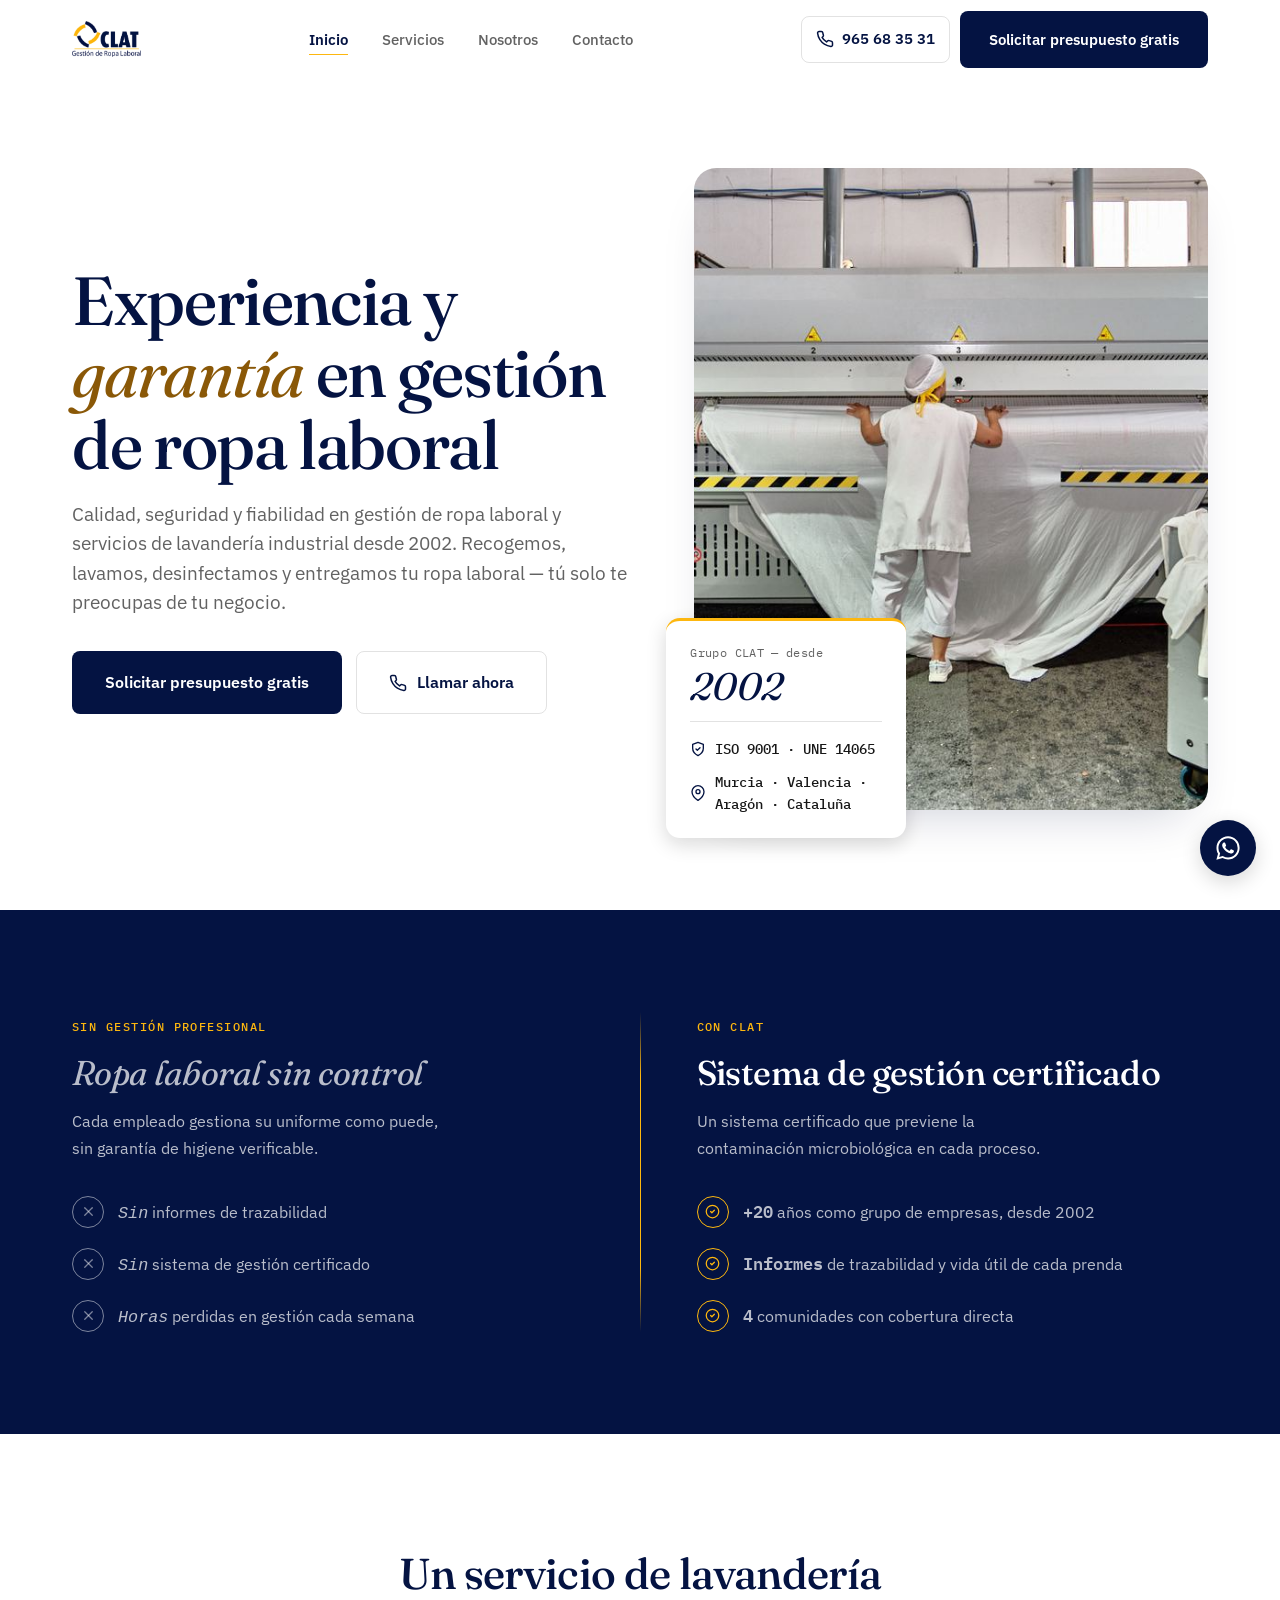
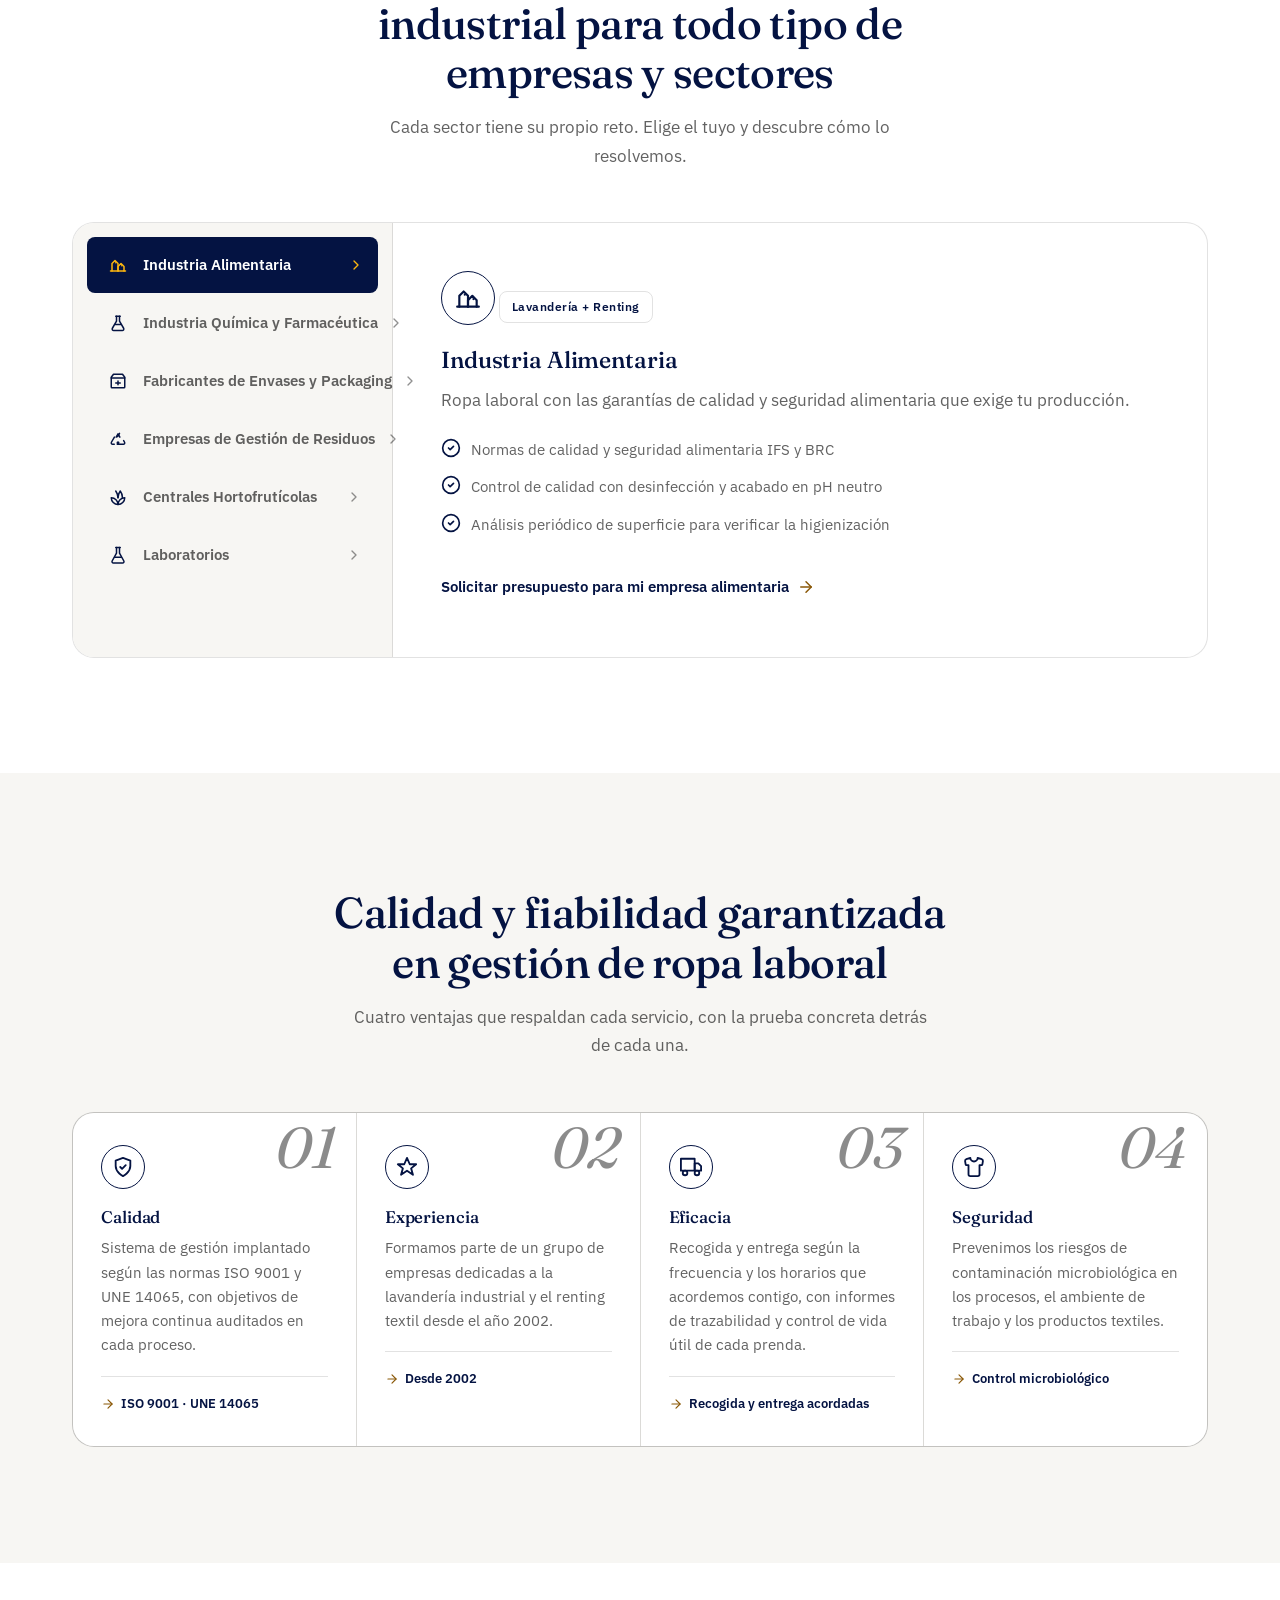
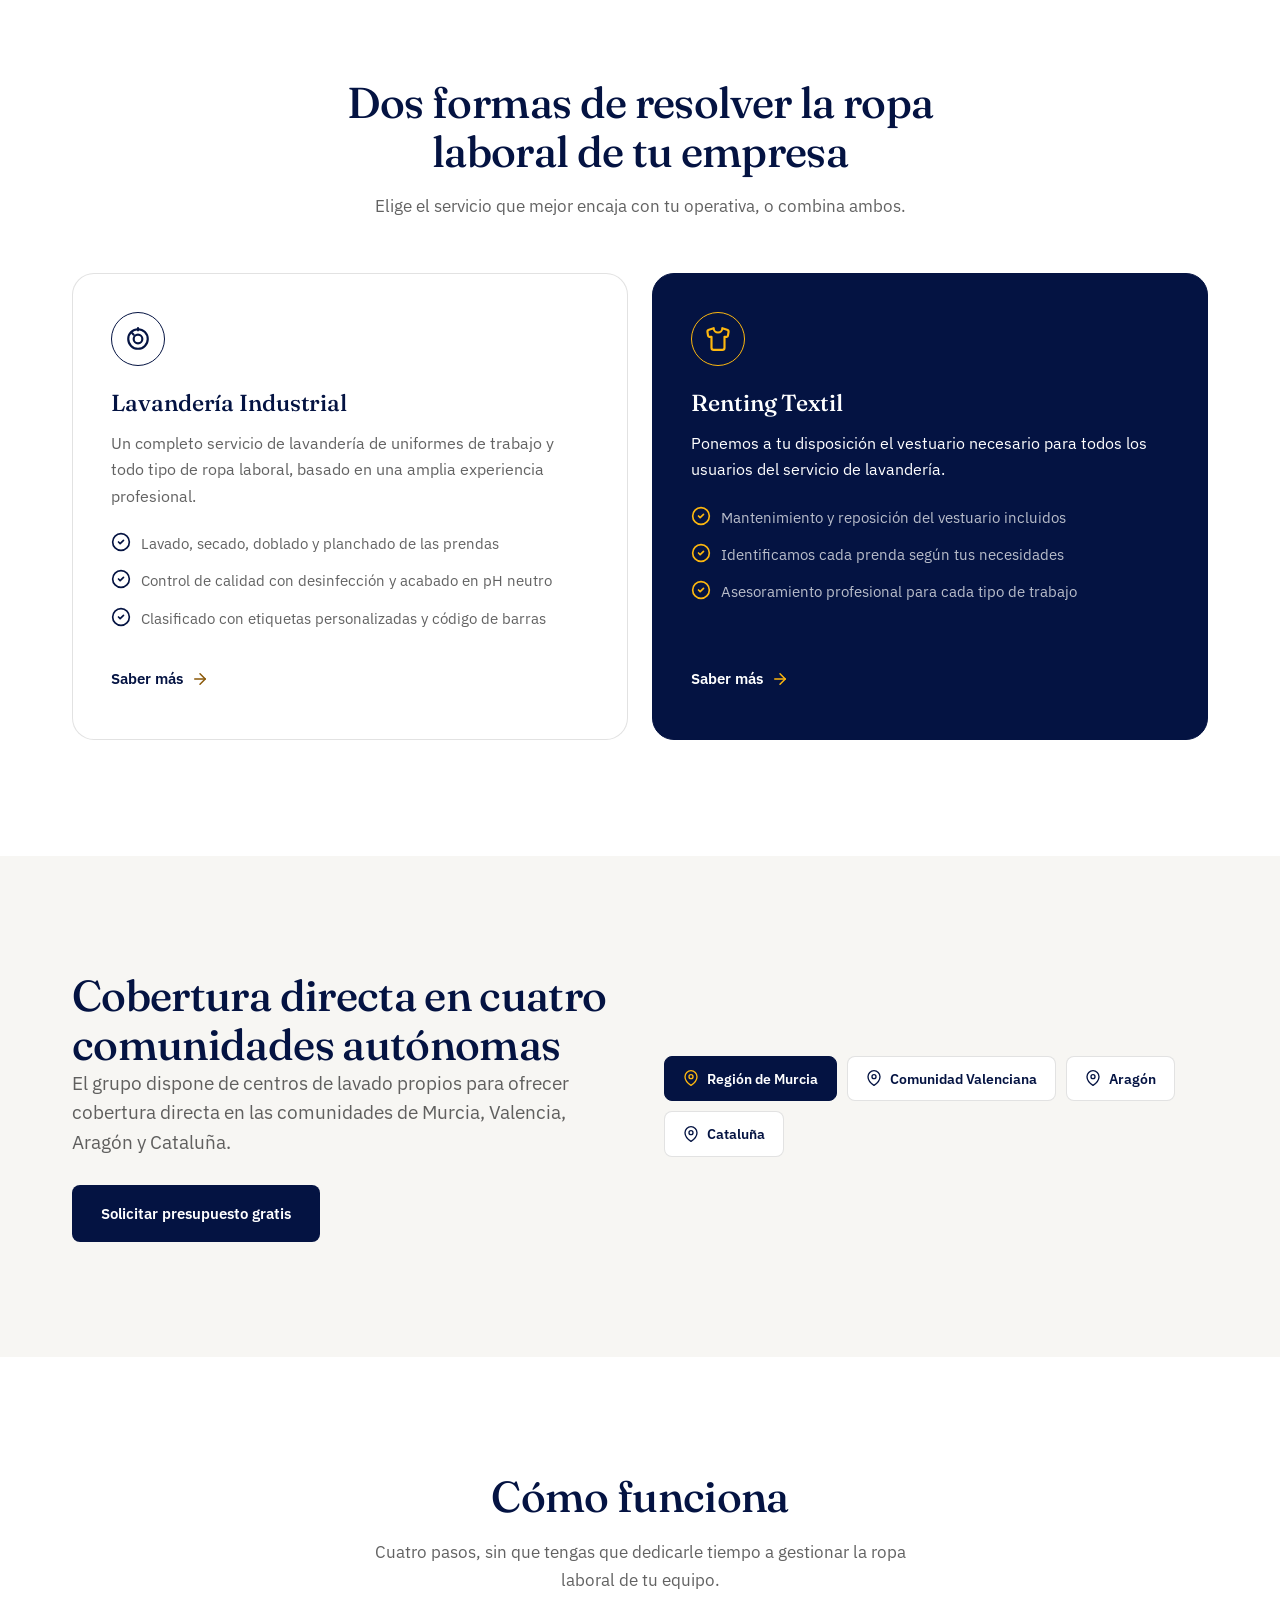
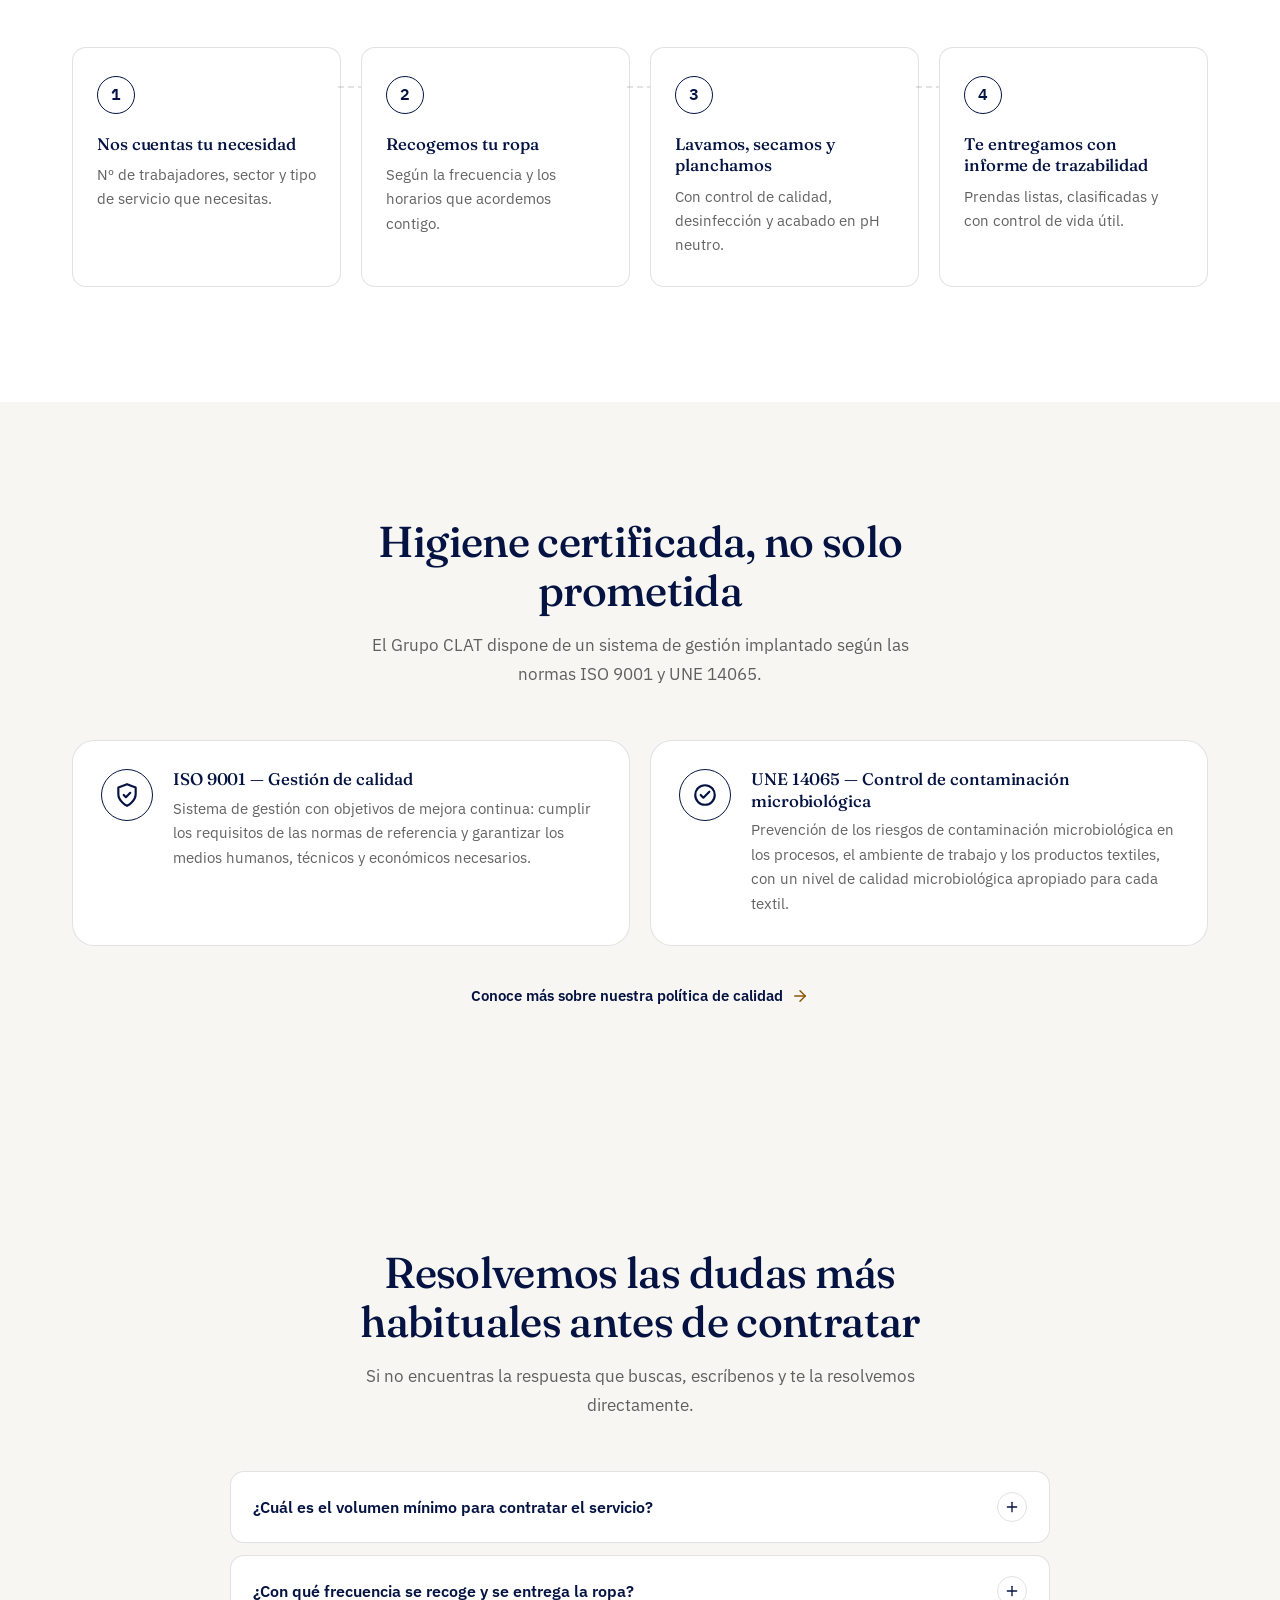
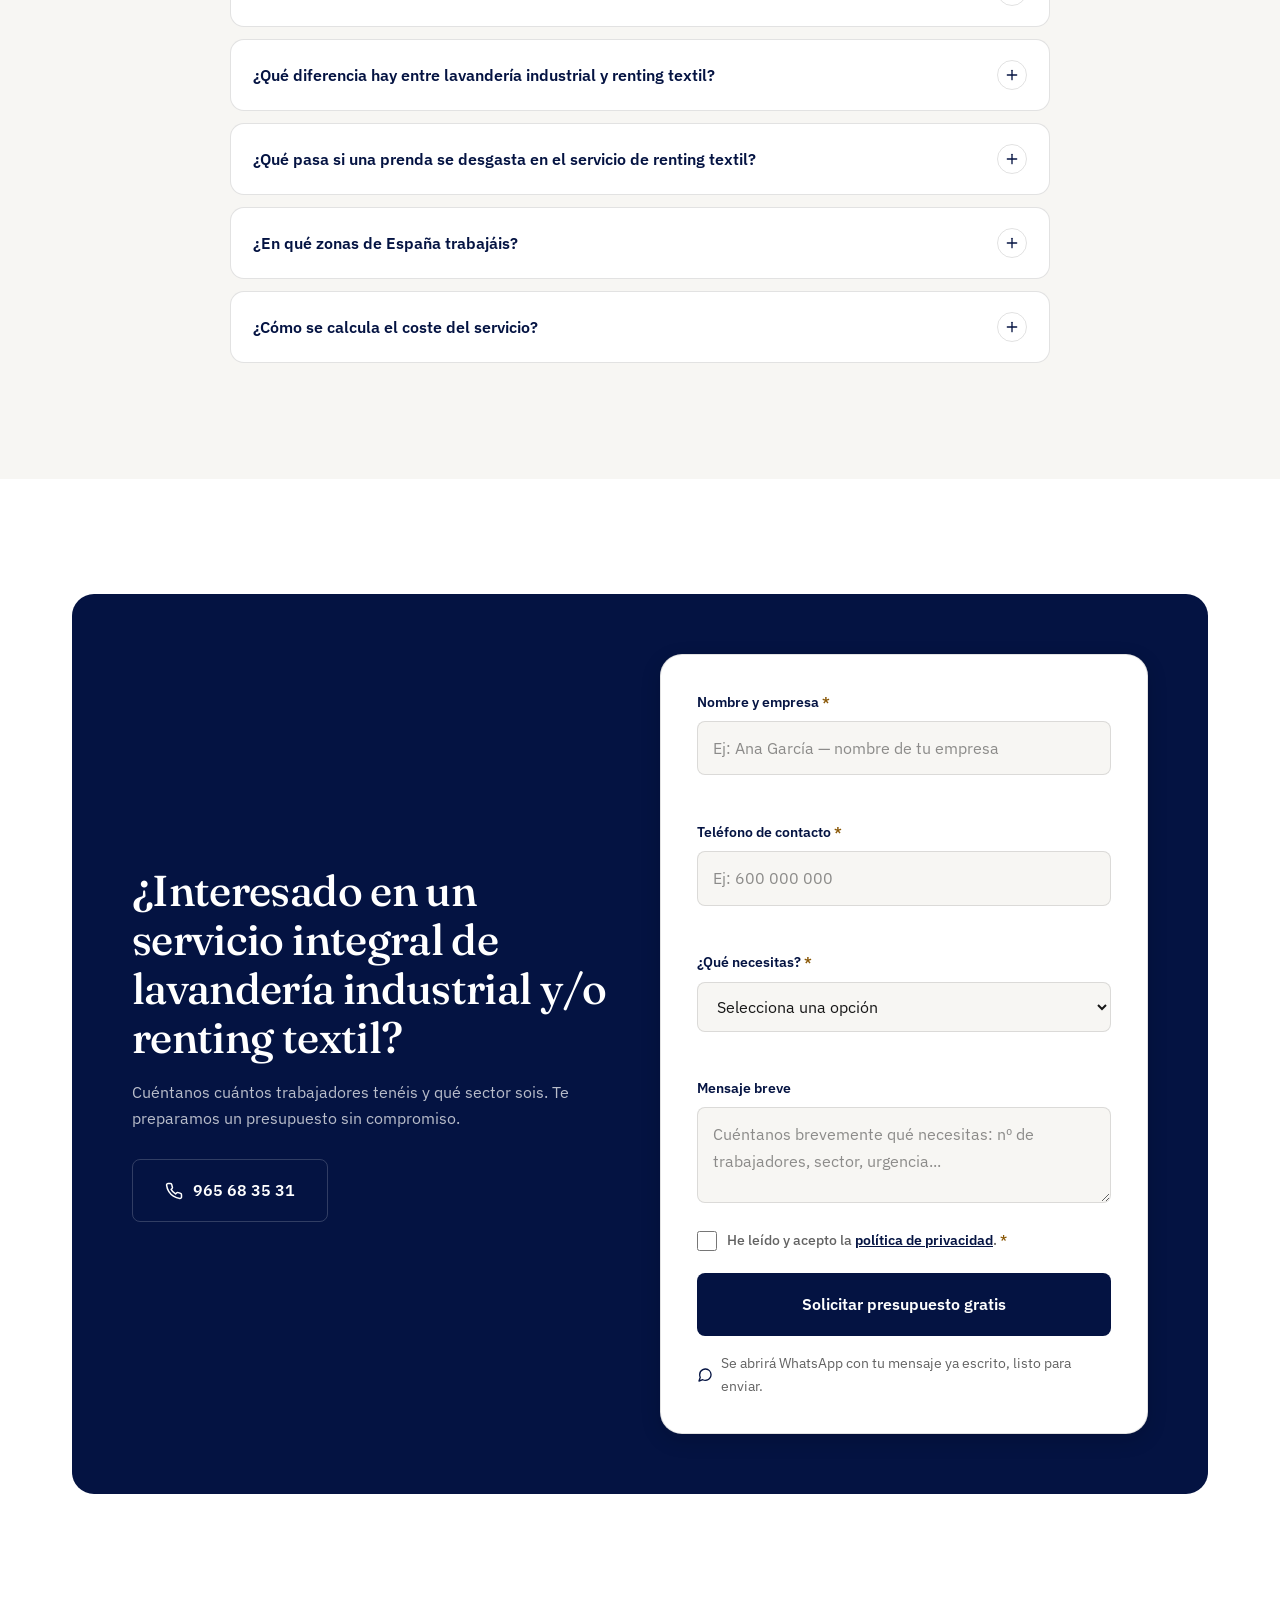
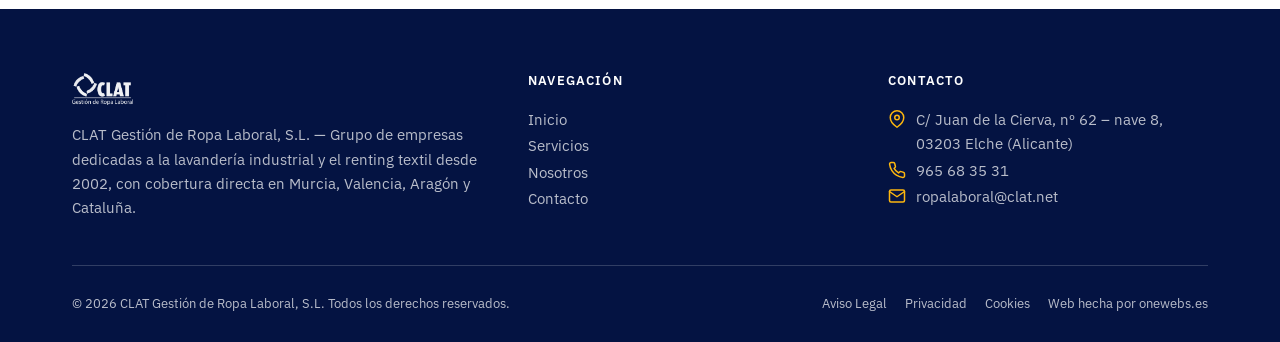
==== commit 30e9f4a4: "Añade crédito "Web hecha por onewebs.es" en el footer Enlace a https://www.onewebs.es junto a Aviso " ====
--- a/index.html
+++ b/index.html
@@ -783,6 +783,7 @@
         <a href="aviso-legal.html">Aviso Legal</a>
         <a href="privacidad.html">Privacidad</a>
         <a href="cookies.html">Cookies</a>
+        <a href="https://www.onewebs.es" target="_blank" rel="noopener">Web hecha por onewebs.es</a>
       </div>
     </div>
   </div>
